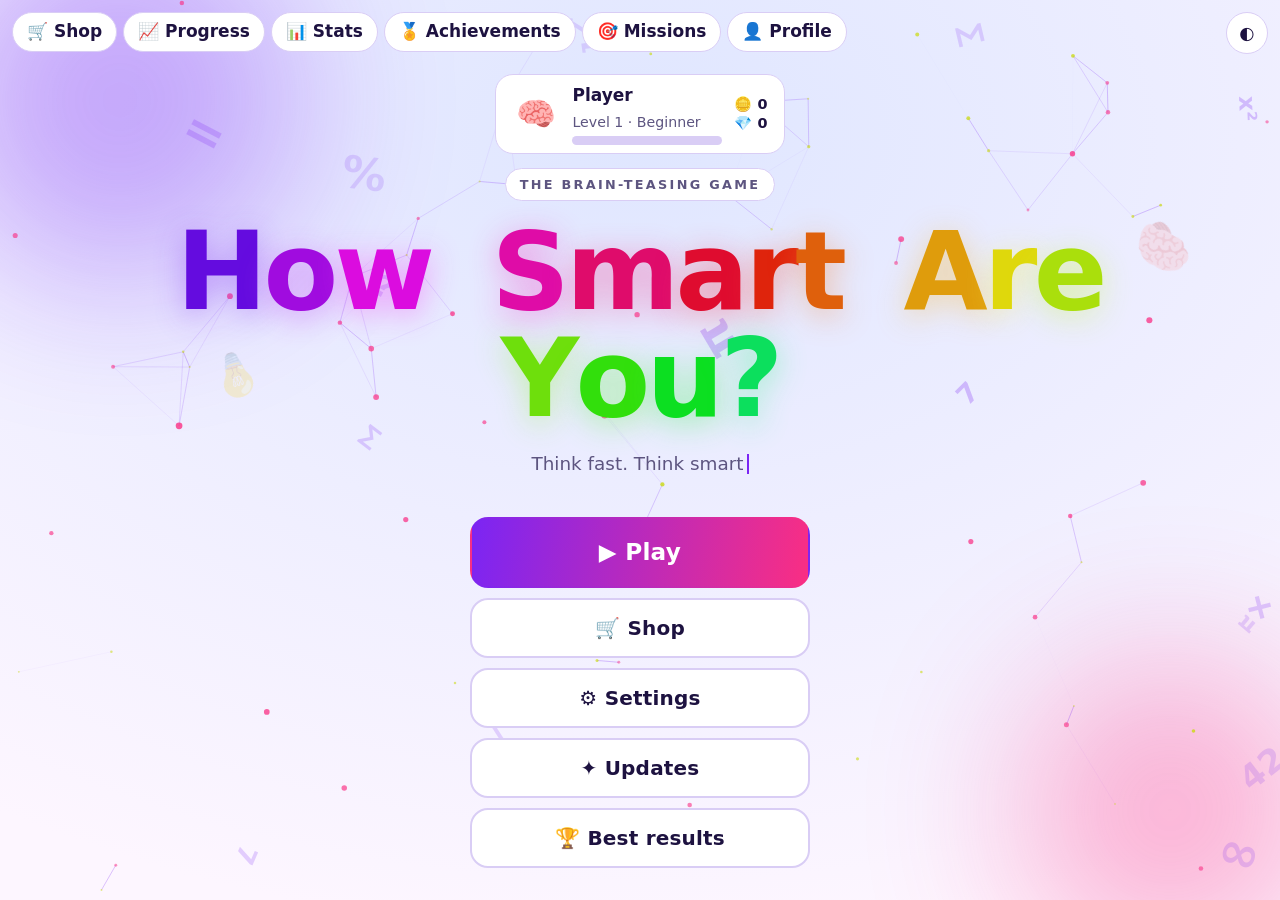
==== How Smart Are You_ (1).html @ 957322e2 "Add files via upload" ====
<!doctype html><html><head><meta charset=utf8><meta name=viewport content="width=device-width,initial-scale=1,viewport-fit=cover"><style>:root{color-scheme:light;box-sizing:border-box;padding-top:env(safe-area-inset-top,0px);padding-bottom:env(safe-area-inset-bottom,0px)}html{scroll-padding-top:env(safe-area-inset-top,0px)}body{margin:0;padding:0;font:14px -apple-system,BlinkMacSystemFont,sans-serif;background:#fff;color:#000}img{max-width:100%}[hidden]:not([hidden=until-found i]){display:none!important}</style></head><body>
<!DOCTYPE html>
<html lang="en">
<head>
<meta charset="utf-8">
<meta name="viewport" content="width=device-width, initial-scale=1, viewport-fit=cover">
<title>How Smart Are You?</title>
<style>
:root{--h:265;--L:46%;--bg1:#fdf6ff;--bg2:#dfe6ff;--fg:#1d1240;--mut:#5d5580;--card:#fff;--bd:#d9cdf5;--mx:0;--my:0;
--a:hsl(var(--h) 90% 55%);--b:hsl(calc(var(--h) + 70) 95% 58%);--c:hsl(calc(var(--h) + 160) 90% 45%);
box-sizing:border-box;padding-top:env(safe-area-inset-top,0px);padding-bottom:env(safe-area-inset-bottom,0px)}
@media(prefers-color-scheme:dark){:root:not([data-theme="light"]){--L:66%;--bg1:#0a0620;--bg2:#1c1158;--fg:#f6f1ff;--mut:#b9aedf;--card:#170f38;--bd:#33256b;--a:hsl(var(--h) 95% 68%);--b:hsl(calc(var(--h) + 70) 95% 66%);--c:hsl(calc(var(--h) + 160) 90% 60%);color-scheme:dark}}
:root[data-theme="dark"]{--L:66%;--bg1:#0a0620;--bg2:#1c1158;--fg:#f6f1ff;--mut:#b9aedf;--card:#170f38;--bd:#33256b;--a:hsl(var(--h) 95% 68%);--b:hsl(calc(var(--h) + 70) 95% 66%);--c:hsl(calc(var(--h) + 160) 90% 60%);color-scheme:dark}
*{box-sizing:border-box}
html,body{height:100%;margin:0}
body{background:radial-gradient(1200px 800px at 50% 15%,var(--bg2),var(--bg1));color:var(--fg);font:17px/1.5 system-ui,-apple-system,"Segoe UI",Roboto,sans-serif;overflow:hidden}
button{font:inherit;color:inherit;cursor:pointer}
:focus-visible{outline:3px solid var(--c);outline-offset:3px}
#bg{position:fixed;inset:0;width:100%;height:100%;z-index:0}
.orb{position:fixed;border-radius:50%;filter:blur(80px);opacity:.35;z-index:0;transform:translate(calc(var(--mx)*-45px),calc(var(--my)*-35px))}
.o1{width:360px;height:360px;background:var(--a);top:-80px;left:-60px}
.o2{width:300px;height:300px;background:var(--b);bottom:-60px;right:-40px}
.stage{position:relative;z-index:1;min-height:100dvh;display:flex;flex-direction:column;align-items:center;justify-content:center;text-align:center;padding:24px 18px;perspective:900px}
.badge{font-weight:700;font-size:.8rem;letter-spacing:.18em;text-transform:uppercase;color:var(--mut);border:1px solid var(--bd);background:var(--card);padding:6px 14px;border-radius:999px;margin-bottom:18px;animation:fade .8s .1s backwards}
h1{margin:0;font-size:clamp(2.7rem,9.5vw,6.8rem);line-height:.98;letter-spacing:-.035em;font-weight:900;transform-style:preserve-3d;transform:rotateY(calc(var(--mx)*9deg)) rotateX(calc(var(--my)*-7deg));animation:bob 5s ease-in-out infinite}
.w{display:inline-block;margin:0 .12em;transform:translate3d(calc(var(--mx)*var(--d)*1px),calc(var(--my)*var(--d)*1px),0)}
.ch{display:inline-block;color:hsl(calc(var(--h) + var(--i)*17) 90% var(--L));text-shadow:0 6px 30px hsl(calc(var(--h) + var(--i)*17) 90% 60%/.45);transition:transform .25s cubic-bezier(.3,1.8,.5,1);animation:pop .9s cubic-bezier(.2,1.7,.4,1) backwards;animation-delay:calc(var(--i)*65ms + 250ms)}
.ch:hover{transform:translateY(-14px) rotate(-8deg) scale(1.15)}
@keyframes pop{0%{transform:translateY(70px) scale(.2) rotate(-18deg);opacity:0}100%{opacity:1}}
@keyframes bob{50%{translate:0 -8px}}
@keyframes fade{from{opacity:0;transform:translateY(10px)}}
.tag{min-height:2em;margin:18px 0 30px;font-size:1.15rem;color:var(--mut)}
.tag::after{content:"";display:inline-block;width:2px;height:1.1em;background:var(--a);margin-left:3px;vertical-align:-.2em;animation:blink 1s steps(1) infinite}
@keyframes blink{50%{opacity:0}}
.menu{display:grid;gap:14px;width:min(340px,86vw)}
.btn{--s:1;position:relative;overflow:hidden;padding:16px 26px;border-radius:18px;border:2px solid var(--bd);background:var(--card);font-weight:800;font-size:1.25rem;letter-spacing:.01em;transform:translate(var(--tx,0px),var(--ty,0px)) scale(var(--s));transition:transform .18s,box-shadow .2s,border-color .2s;animation:fade .7s backwards}
.btn:nth-child(1){animation-delay:1.2s}.btn:nth-child(2){animation-delay:1.35s}.btn:nth-child(3){animation-delay:1.5s}
.btn:hover{--s:1.05;border-color:var(--a);box-shadow:0 14px 34px -14px var(--a)}
.btn:active{--s:.97}
.btn::before{content:"";position:absolute;inset:0;background:linear-gradient(110deg,transparent 30%,hsl(0 0% 100%/.45) 50%,transparent 70%);transform:translateX(-120%);transition:transform .6s}
.btn:hover::before{transform:translateX(120%)}
.btn.main{color:#fff;border-color:transparent;background:linear-gradient(100deg,var(--a),var(--b));font-size:1.45rem;padding:19px 26px;animation:fade .7s 1.2s backwards,pulse 2.6s 2.2s infinite}
@keyframes pulse{50%{box-shadow:0 0 0 12px hsl(var(--h) 90% 60%/0)}0%{box-shadow:0 0 0 0 hsl(var(--h) 90% 60%/.5)}}
.tg{position:fixed;top:max(12px,env(safe-area-inset-top,0px));right:12px;z-index:5;border:1px solid var(--bd);background:var(--card);border-radius:999px;width:42px;height:42px;font-size:1.1rem}
.scrim{position:fixed;inset:0;z-index:10;display:grid;place-items:center;padding:18px;background:hsl(255 60% 8%/.6);backdrop-filter:blur(6px);visibility:hidden;opacity:0;transition:opacity .25s,visibility 0s .25s}
.scrim.open{visibility:visible;opacity:1;transition-delay:0s}
.panel{width:min(480px,100%);max-height:88dvh;overflow:auto;background:var(--card);border:1px solid var(--bd);border-radius:26px;padding:26px;text-align:left;transform:translateY(24px) scale(.95);transition:transform .35s cubic-bezier(.2,1.5,.4,1)}
.scrim.open .panel{transform:none}
.panel h2{margin:0 0 14px;font-size:1.7rem;letter-spacing:-.02em}
.row{display:flex;justify-content:space-between;align-items:center;gap:12px;padding:12px 0;border-top:1px solid var(--bd)}
.chips{display:flex;gap:6px;flex-wrap:wrap}
.chip{border:1px solid var(--bd);background:transparent;border-radius:999px;padding:6px 14px;font-weight:700;transition:.15s}
.chip[aria-pressed="true"]{background:linear-gradient(100deg,var(--a),var(--b));color:#fff;border-color:transparent}
input[type=range]{accent-color:var(--a);width:150px}
.x{margin-top:16px;width:100%;padding:12px;border-radius:14px;border:0;font-weight:800;color:#fff;background:linear-gradient(100deg,var(--a),var(--b))}
.log{margin:0;padding:0;list-style:none}.log li{padding:10px 0;border-top:1px solid var(--bd)}.log b{color:var(--a)}
.mut{color:var(--mut);margin:0 0 8px;font-size:.9rem}
.cd{font-size:7rem;font-weight:900;text-align:center;line-height:1;color:var(--a);animation:pop .6s cubic-bezier(.2,1.7,.4,1)}
#gb h3{font-size:1.4rem;margin:4px 0 16px;line-height:1.25}
.opts{display:grid;grid-template-columns:1fr 1fr;gap:10px}
.opt{padding:14px;border-radius:14px;border:2px solid var(--bd);background:transparent;font-weight:700;font-size:1.05rem;transition:.15s}
.opt:hover:not(:disabled){border-color:var(--a);transform:translateY(-2px)}
.opt.ok{background:hsl(145 70% 45%);border-color:transparent;color:#fff;animation:jump .4s}
.opt.bad{background:hsl(0 75% 55%);border-color:transparent;color:#fff;animation:shake .4s}
@keyframes jump{50%{transform:scale(1.08)}}@keyframes shake{25%{transform:translateX(-7px)}75%{transform:translateX(7px)}}
.spark{position:fixed;width:10px;height:10px;border-radius:3px;pointer-events:none;z-index:50;animation:out .8s ease-out forwards}
@keyframes out{to{transform:translate(var(--dx),var(--dy)) rotate(260deg) scale(0);opacity:0}}
.menu{gap:10px}.btn{padding:13px 24px}.btn.main{padding:16px 24px}.btn:nth-child(4){animation-delay:1.65s}
.cats{display:grid;grid-template-columns:repeat(auto-fill,minmax(112px,1fr));gap:10px;margin:14px 0}
.cat{padding:12px 6px;border-radius:16px;border:2px solid var(--bd);background:transparent;font-weight:800;font-size:1rem;display:flex;flex-direction:column;align-items:center;gap:6px;transition:.18s}
.cat span{font-size:1.7rem;transition:transform .25s}.cat:hover{border-color:var(--a);transform:translateY(-3px) rotate(-1deg)}.cat:hover span{transform:scale(1.25) rotate(8deg)}
.hud{display:flex;justify-content:space-between;font-weight:800;margin-bottom:10px}#lv{color:hsl(0 80% 60%);letter-spacing:.1em}
.tbar{height:12px;border-radius:99px;background:var(--bd);overflow:hidden;margin-bottom:12px}.tbar i{display:block;height:100%;width:100%;transform-origin:left;background:hsl(120 80% 50%)}
.ans{width:100%;padding:14px 16px;border-radius:14px;border:2px solid var(--bd);background:var(--bg1);color:var(--fg);font:700 1.3rem system-ui,sans-serif}
.ans:focus{border-color:var(--a);outline:none}.ans.bad{animation:shake .4s;border-color:hsl(0 75% 55%)}.ans.ok{border-color:hsl(145 70% 45%)}
.fb{min-height:1.6em;margin:10px 0 8px;font-weight:700}.big{font-size:3rem;font-weight:900;margin:0;color:var(--a)}
.lb{list-style:none;margin:0;padding:0}.lb li{display:grid;grid-template-columns:2rem 1fr auto auto;gap:8px;padding:9px 6px;border-top:1px solid var(--bd);align-items:center}.lb li.me{background:hsl(var(--h) 90% 60%/.18);border-radius:10px}.lb em{font-style:normal;color:var(--mut);font-size:.85rem}.lb small{display:block;color:var(--mut)}
.nm{width:100%;padding:12px 14px;border-radius:12px;border:2px solid var(--bd);background:var(--bg1);color:var(--fg);font:700 1.1rem system-ui,sans-serif;margin-top:10px}
.pcard{display:flex;align-items:center;gap:12px;padding:8px 16px;margin-bottom:14px;border-radius:18px;border:1px solid var(--bd);background:var(--card);text-align:left;animation:fade .8s backwards}
.pcard:hover{border-color:var(--a)}.pcard .av{font-size:2rem}.pcard .pi{display:grid;gap:3px;min-width:150px}.pcard small{color:var(--mut)}.pcard .cur{font-weight:800;font-size:.9rem;line-height:1.3}
.bar{display:block;height:9px;background:var(--bd);border-radius:9px;overflow:hidden}.bar i{display:block;height:100%;background:linear-gradient(90deg,var(--a),var(--b));border-radius:9px;transition:width .9s cubic-bezier(.2,.8,.2,1)}
.bar.thick{height:16px}
.topnav{position:fixed;top:max(12px,env(safe-area-inset-top,0px));left:12px;z-index:5;display:flex;gap:6px;flex-wrap:wrap;max-width:calc(100vw - 72px)}.topnav .chip{background:var(--card)}
.panel.wide{width:min(800px,100%)}.ptabs{display:flex;gap:6px;flex-wrap:wrap;margin-bottom:12px}
.mgrid{display:grid;grid-template-columns:repeat(auto-fill,minmax(125px,1fr));gap:10px;margin:12px 0}.m{border:1px solid var(--bd);border-radius:14px;padding:10px;text-align:center}.m b{display:block;font-size:1.35rem}.m small{color:var(--mut)}
table.t{width:100%;border-collapse:collapse;margin-bottom:8px}.t th,.t td{padding:6px;border-top:1px solid var(--bd);text-align:left}
.toast{position:fixed;left:50%;bottom:max(18px,env(safe-area-inset-bottom,0px));transform:translate(-50%,30px);background:var(--card);border:1px solid var(--bd);padding:10px 18px;border-radius:14px;opacity:0;pointer-events:none;z-index:60;transition:.3s}.toast.show{opacity:1;transform:translate(-50%,0)}
.lvl{position:fixed;inset:0;z-index:70;display:grid;place-items:center;pointer-events:none;background:hsl(255 60% 8%/.6);animation:fade .4s}.lvl div{font-size:clamp(2.6rem,12vw,7rem);font-weight:900;color:#fff;text-align:center;line-height:1.05;animation:pop .8s cubic-bezier(.2,1.7,.4,1)}
.av-grid{display:flex;flex-wrap:wrap;gap:8px;margin-bottom:8px}.avb{font-size:1.6rem;border:2px solid var(--bd);border-radius:14px;background:transparent;width:52px;height:52px}.avb[aria-pressed="true"]{border-color:var(--a);background:hsl(var(--h) 90% 60%/.2)}
.spark2{width:100%;height:70px}summary{cursor:pointer;padding:6px 0}.qbtns{display:flex;gap:8px}.how{margin:6px 0 10px;color:var(--mut)}
.agrid{display:grid;grid-template-columns:repeat(auto-fill,minmax(210px,1fr));gap:10px}.ac{border:1px solid var(--bd);border-radius:14px;padding:12px;display:grid;gap:5px;align-content:start}.ac.got{border-color:var(--a)}.ai{font-size:1.6rem}.ac small{color:var(--mut)}
.ms{display:flex;gap:12px;align-items:center;justify-content:space-between;padding:10px 0;border-top:1px solid var(--bd)}.ms>div{flex:1;display:grid;gap:5px}.chip:disabled{opacity:.5;cursor:not-allowed}#gb h4{margin:14px 0 6px;color:var(--mut);font-size:.8rem;letter-spacing:.12em;text-transform:uppercase}
.chip:disabled{opacity:.42;cursor:not-allowed;transform:none}
.chip.ready{background:linear-gradient(100deg,var(--a),var(--b));color:#fff;border-color:transparent;animation:pulse 2.4s infinite}
.ms.done b::before{content:"✅ "}
.btn:nth-child(5){animation-delay:1.8s}
/* ===== Themes (data-skin). Each sets the full palette: page, panels, borders, text,
   accents, text-on-accent, overlays, orbs and title letters. Classic keeps the
   original light/dark rules above. ===== */
:root{--onA:#fff;--scrim:hsl(255 60% 8%/.6);--orbA:var(--a);--orbB:var(--b);--orbOp:.35;--ts:90%;--hs:17;--glow:0 14px 34px -14px var(--a)}
:root[data-skin="midnight"]{--hs:6;--h:225;--L:72%;--ts:70%;--bg1:#070b18;--bg2:#16224a;--fg:#eef2ff;--mut:#aab5d8;--card:#0f1730;--bd:#2a3a66;--a:#7aa2ff;--b:#b48cff;--c:#5eead4;--onA:#0a0f24;--scrim:hsl(225 60% 4%/.72);--orbA:#3b5bdb;--orbB:#7c3aed;--orbOp:.3;color-scheme:dark}
:root[data-skin="neon"]{--h:310;--L:66%;--ts:100%;--hs:25;--bg1:#05010a;--bg2:#1c0329;--fg:#fdf4ff;--mut:#d3bde3;--card:#12041c;--bd:#4a1a63;--a:#ff2bd6;--b:#39ff88;--c:#00e5ff;--onA:#140018;--scrim:hsl(300 80% 3%/.75);--orbOp:.5;--glow:0 0 22px 2px var(--a);color-scheme:dark}
:root[data-skin="cyber"]{--h:55;--L:62%;--ts:95%;--hs:30;--bg1:#0d0221;--bg2:#2e0b45;--fg:#f6f1ff;--mut:#c2b3e3;--card:#170634;--bd:#4a2575;--a:#fcee0a;--b:#00e0ff;--c:#ff2a6d;--onA:#120a00;--scrim:hsl(270 70% 4%/.75);--orbA:#ff2a6d;--orbB:#00e0ff;--orbOp:.4;--glow:0 0 20px 0 var(--b);color-scheme:dark}
:root[data-skin="arctic"]{--hs:4;--h:205;--L:42%;--ts:70%;--bg1:#f4fbff;--bg2:#d4ebfa;--fg:#0b2a3f;--mut:#365a72;--card:#fff;--bd:#bcd9ec;--a:#0b6fb4;--b:#0f7f8f;--c:#4f46e5;--onA:#fff;--scrim:hsl(205 50% 15%/.45);--orbA:#7dd3fc;--orbB:#e0f2fe;--orbOp:.6;color-scheme:light}
:root[data-skin="sunset"]{--h:20;--L:68%;--ts:95%;--hs:-14;--bg1:#1f0c1f;--bg2:#5c2443;--fg:#fff4ec;--mut:#f3c9b8;--card:#2a1128;--bd:#5e2a4a;--a:#ff8a3d;--b:#ff4f8b;--c:#ffd166;--onA:#2a0b10;--scrim:hsl(320 50% 6%/.7);--orbA:#ff8a3d;--orbB:#c026d3;--orbOp:.4;color-scheme:dark}
:root[data-skin="forest"]{--hs:8;--h:110;--L:62%;--ts:45%;--bg1:#0b1a12;--bg2:#1f3d2a;--fg:#eef7ea;--mut:#b1cdae;--card:#11261a;--bd:#2d4f38;--a:#7ccf6b;--b:#d4b36a;--c:#4fb3a1;--onA:#0b1a10;--scrim:hsl(140 40% 4%/.72);--orbA:#3f7d4a;--orbB:#8a6a2f;--orbOp:.35;color-scheme:dark}
:root[data-skin="ocean"]{--hs:9;--h:185;--L:62%;--ts:75%;--bg1:#021a26;--bg2:#063a50;--fg:#e8fbff;--mut:#a3cfdb;--card:#052633;--bd:#145066;--a:#2dd4bf;--b:#38bdf8;--c:#a78bfa;--onA:#02161e;--scrim:hsl(200 70% 4%/.72);--orbA:#0891b2;--orbB:#2dd4bf;--orbOp:.35;color-scheme:dark}
:root[data-skin="crimson"]{--hs:6;--h:355;--L:64%;--ts:85%;--bg1:#120406;--bg2:#3d0b14;--fg:#fff1f2;--mut:#e9b3ba;--card:#1c070b;--bd:#521824;--a:#ef4444;--b:#f97316;--c:#fb7185;--onA:#1a0306;--scrim:hsl(350 70% 4%/.74);--orbA:#b91c1c;--orbB:#f97316;--orbOp:.35;color-scheme:dark}
:root[data-skin="minimal"]{--h:0;--L:22%;--ts:0%;--bg1:#f6f6f3;--bg2:#ecece6;--fg:#1b1b1b;--mut:#525252;--card:#fff;--bd:#d6d6cf;--a:#1f1f1f;--b:#3f3f46;--c:#2563eb;--onA:#fff;--scrim:hsl(0 0% 10%/.45);--orbOp:0;--glow:0 10px 24px -14px #0006;color-scheme:light}
:root[data-skin="golden"]{--hs:1;--h:45;--L:66%;--ts:85%;--bg1:#0c0a05;--bg2:#2b2209;--fg:#fff8e1;--mut:#dcc994;--card:#17120a;--bd:#56441a;--a:#e9b949;--b:#fde68a;--c:#f59e0b;--onA:#1a1203;--scrim:hsl(45 50% 3%/.76);--orbA:#b8860b;--orbB:#fde68a;--orbOp:.3;--glow:0 0 24px -2px #e9b94999;color-scheme:dark}
.btn.main,.x,.chip[aria-pressed="true"],.chip.ready{color:var(--onA)}
.scrim,.lvl{background:var(--scrim)}
.o1{background:var(--orbA)}.o2{background:var(--orbB)}.orb{opacity:var(--orbOp)}
.ch{color:hsl(calc(var(--h) + var(--i)*var(--hs)) var(--ts) var(--L));text-shadow:0 6px 30px hsl(calc(var(--h) + var(--i)*var(--hs)) var(--ts) 60%/.45)}
.btn:hover{box-shadow:var(--glow)}
:root[data-skin="neon"] .panel,:root[data-skin="cyber"] .panel{box-shadow:0 0 0 1px var(--bd),0 0 40px -12px var(--a)}
:root[data-skin="arctic"] .panel{box-shadow:0 20px 50px -30px #0b6fb488;border-color:#cfe6f5}
:root[data-skin="golden"] .panel{border-color:#7a5f1e;box-shadow:0 0 0 1px #00000080,0 24px 60px -30px #e9b94966}
:root[data-skin="minimal"] .btn::before{display:none}
/* ===== Button hover cosmetics (added on top of the original magnetic hover and shine) ===== */
:root[data-hover="glow"] .btn:hover{box-shadow:0 0 0 3px color-mix(in srgb,var(--a) 45%,transparent),0 0 28px 2px color-mix(in srgb,var(--a) 55%,transparent)}
:root[data-hover="lift"] .btn:hover{--s:1.07;box-shadow:0 22px 34px -16px #000a;translate:0 -4px}
:root[data-hover="rainbow"] .btn:hover{border-color:transparent;background:linear-gradient(var(--card),var(--card)) padding-box,linear-gradient(90deg,#f43f5e,#f59e0b,#22c55e,#06b6d4,#8b5cf6,#f43f5e) border-box;background-size:100% 100%,200% 100%;animation:rbw 1.4s linear infinite}
:root[data-hover="rainbow"] .btn.main:hover{background:linear-gradient(100deg,var(--a),var(--b)) padding-box,linear-gradient(90deg,#f43f5e,#f59e0b,#22c55e,#06b6d4,#8b5cf6,#f43f5e) border-box;background-size:100% 100%,200% 100%}
@keyframes rbw{to{background-position:0 0,200% 0}}
/* ===== Avatars and frames ===== */
.ava{display:inline-grid;place-items:center;width:1.5em;height:1.5em;border-radius:50%;position:relative;line-height:1;flex:none}
.ava svg{width:100%;height:100%;display:block}
.ava.fr-ring{box-shadow:0 0 0 .09em var(--card),0 0 0 .16em var(--a)}
.ava.fr-frost{box-shadow:0 0 0 .07em #e0f2fe,0 0 0 .12em #7dd3fc,0 0 0 .17em #e0f2fe}
.ava.fr-neon{box-shadow:0 0 0 .08em #39ff88,0 0 .3em .05em #39ff88;animation:npulse 1.8s ease-in-out infinite}
.ava.fr-gold{box-shadow:0 0 0 .08em #7a5a0c,0 0 0 .15em #f5c542,0 0 .25em .05em #f5c54288}
.ava.fr-rainbow::before{content:"";position:absolute;inset:-.14em;border-radius:50%;background:conic-gradient(#f43f5e,#f59e0b,#22c55e,#06b6d4,#8b5cf6,#f43f5e);z-index:-1;animation:spin 4s linear infinite;-webkit-mask:radial-gradient(circle,transparent 62%,#000 64%);mask:radial-gradient(circle,transparent 62%,#000 64%)}
@keyframes npulse{50%{box-shadow:0 0 0 .08em #39ff88,0 0 .6em .12em #39ff88}}@keyframes spin{to{transform:rotate(1turn)}}
.pcard .av{font-size:2rem;display:inline-flex}
/* ===== Effects ===== */
.fxp{position:fixed;pointer-events:none;z-index:55;left:0;top:0}
.cf{width:8px;height:12px;border-radius:2px;animation:cf 1.1s cubic-bezier(.2,.6,.4,1) forwards}
@keyframes cf{0%{transform:translate(var(--x0),var(--y0)) rotate(0)}100%{transform:translate(var(--x1),var(--y1)) rotate(var(--rot));opacity:0}}
.rg{width:20px;height:20px;margin:-10px 0 0 -10px;border-radius:50%;border:3px solid var(--a);animation:rg .8s ease-out forwards}
@keyframes rg{to{transform:translate(var(--x0),var(--y0)) scale(var(--sc));opacity:0}}
.fl{font-size:22px;animation:fl 1.2s ease-out forwards}
@keyframes fl{0%{transform:translate(var(--x0),var(--y0)) scale(.6)}20%{transform:translate(var(--x0),calc(var(--y0) - 14px)) scale(1)}100%{transform:translate(var(--x1),var(--y1)) scale(.9);opacity:0}}
.str{width:3px;height:16px;border-radius:3px;background:linear-gradient(var(--c),transparent);animation:str .7s ease-out forwards}
@keyframes str{0%{transform:translate(var(--x0),var(--y0)) rotate(var(--rot)) translateY(0)}100%{transform:translate(var(--x0),var(--y0)) rotate(var(--rot)) translateY(-90px);opacity:0}}
.ptsf{position:absolute;right:0;top:-6px;font-weight:900;color:var(--a);animation:ptsf 1s ease-out forwards;pointer-events:none;white-space:nowrap}
@keyframes ptsf{to{transform:translateY(-34px);opacity:0}}
#scw{position:relative}
.stw.fx-flame.hot b{color:#ff8a1f;text-shadow:0 0 6px #ff5a00,0 -2px 10px #ffb800;animation:flick .25s infinite alternate}
@keyframes flick{to{text-shadow:0 0 9px #ff5a00,0 -4px 14px #ffd000}}
.stw.fx-electric.hot b{color:#7dd3fc;text-shadow:0 0 calc(4px + var(--n)*1px) #38bdf8,0 0 calc(8px + var(--n)*2px) #0ea5e9}
.stw.fx-rainbow.hot b{background:linear-gradient(90deg,#f43f5e,#f59e0b,#22c55e,#06b6d4,#8b5cf6);-webkit-background-clip:text;background-clip:text;color:transparent;background-size:200%;animation:rbw2 1s linear infinite}
@keyframes rbw2{to{background-position:200% 0}}
.tierb{position:fixed;left:50%;top:18%;transform:translateX(-50%);z-index:58;pointer-events:none;padding:10px 22px;border-radius:999px;font-weight:900;font-size:1.2rem;background:linear-gradient(100deg,var(--a),var(--b));color:var(--onA);box-shadow:0 10px 30px -10px #000a;animation:tierb 1.6s ease forwards}
@keyframes tierb{0%{opacity:0;transform:translate(-50%,-14px) scale(.8)}15%{opacity:1;transform:translate(-50%,0) scale(1)}80%{opacity:1}100%{opacity:0;transform:translate(-50%,-8px)}}
.shock{position:fixed;inset:0;z-index:57;pointer-events:none;box-shadow:inset 0 0 0 0 var(--a);animation:shock .9s ease-out forwards}
@keyframes shock{30%{box-shadow:inset 0 0 70px 12px var(--a)}100%{box-shadow:inset 0 0 0 0 transparent}}
.lvl.galaxy{background:radial-gradient(circle,color-mix(in srgb,var(--a) 50%,transparent),var(--scrim) 60%)}
.lvl.gold div{color:#fde68a;text-shadow:0 4px 30px #b8860b}
.gift{position:fixed;z-index:59;pointer-events:none;font-size:64px;left:50%;top:45%;transform:translate(-50%,-50%);animation:gift 1.3s ease forwards}
@keyframes gift{0%{transform:translate(-50%,-50%) scale(.3) rotate(-10deg)}25%{transform:translate(-50%,-50%) scale(1.15) rotate(6deg)}45%{transform:translate(-50%,-50%) scale(1) rotate(-4deg)}60%{transform:translate(-50%,-50%) scale(1.25);opacity:1}100%{transform:translate(-50%,-50%) scale(1.6);opacity:0}}
.ripk{width:16px;height:16px;margin:-8px 0 0 -8px;border-radius:50%;border:2px solid var(--a);animation:rg .7s ease-out forwards}
/* ===== Shop ===== */
.panel.shop{width:min(980px,100%);padding:0;display:flex;flex-direction:column;max-height:92dvh;overflow:hidden}
.shophd{padding:20px 22px 10px;border-bottom:1px solid var(--bd);display:grid;gap:10px;background:var(--card);position:relative;z-index:1}
.shophd .top{display:flex;align-items:center;gap:12px;flex-wrap:wrap}.shophd h2{margin:0;flex:1}
.bal{display:flex;gap:8px}.bal span{padding:7px 14px;border-radius:999px;border:1px solid var(--bd);font-weight:900;font-variant-numeric:tabular-nums;transition:transform .2s}
.bal span.bump{transform:scale(1.18)}.bal span.down{color:var(--c)}
.stabs{display:flex;gap:6px;overflow-x:auto;padding-bottom:4px;scrollbar-width:thin}.stabs .chip{white-space:nowrap}
.sfilt[hidden]{display:none}.sfilt{display:flex;gap:8px;flex-wrap:wrap;align-items:center}.sfilt input{flex:1;min-width:160px;margin:0;padding:9px 12px;font-size:1rem}
.sfilt select{padding:9px 10px;border-radius:12px;border:2px solid var(--bd);background:var(--bg1);color:var(--fg);font:700 .95rem system-ui,sans-serif}
.shopbody{overflow:auto;padding:16px 22px 22px;flex:1}
.sgrid{display:grid;grid-template-columns:repeat(auto-fill,minmax(200px,1fr));gap:12px;animation:sgin .3s ease}
@keyframes sgin{from{opacity:0;transform:translateY(8px)}}
.item{position:relative;border:1px solid var(--bd);border-radius:18px;padding:0;overflow:hidden;display:flex;flex-direction:column;background:var(--card);transition:transform .18s,border-color .18s,box-shadow .18s}
.item:hover{transform:translateY(-3px);border-color:var(--a);box-shadow:0 14px 30px -18px var(--a)}
.item.r-e{box-shadow:0 0 0 1px #a855f744}.item.r-l{box-shadow:0 0 0 1px #f59e0b66,0 0 26px -12px #f59e0b}
.item.eq{border-color:var(--a);box-shadow:0 0 0 2px var(--a)}
.item.just{animation:justb .7s ease}@keyframes justb{30%{transform:scale(1.05)}}
.prev{height:104px;display:grid;place-items:center;position:relative;font-size:2.6rem;border-bottom:1px solid var(--bd);overflow:hidden}
.prev .ava{font-size:2.6rem}.prev .ttl{font-size:1rem;font-weight:900;padding:6px 14px;border-radius:999px;background:linear-gradient(100deg,var(--a),var(--b));color:var(--onA);max-width:90%;text-align:center}
.prev canvas{position:absolute;inset:0;width:100%;height:100%}
.mock{position:absolute;inset:10px;border-radius:12px;padding:10px;display:grid;gap:6px;align-content:center;justify-items:center}
.mock i{display:block;border-radius:6px}.mock .m1{width:70%;height:12px}.mock .m2{width:50%;height:16px;border-radius:999px}.mock .m3{width:60%;height:6px;opacity:.7}
.rar{position:absolute;top:8px;left:8px;font-size:.68rem;font-weight:900;letter-spacing:.06em;text-transform:uppercase;padding:3px 8px;border-radius:999px;background:#000a;color:#fff}
.rar::before{content:"●";margin-right:4px;color:var(--rc)}
.flag{position:absolute;top:8px;right:8px;font-size:.72rem;font-weight:900;padding:3px 8px;border-radius:999px;background:var(--a);color:var(--onA)}
.ib{padding:12px 14px 14px;display:grid;gap:6px;flex:1;align-content:start}
.ib b{font-size:1.02rem}.ib small{color:var(--mut);font-size:.84rem;line-height:1.35}.ib .slot{font-size:.72rem;font-weight:800;letter-spacing:.08em;text-transform:uppercase;color:var(--mut)}
.ia{display:flex;gap:6px;flex-wrap:wrap;margin-top:auto;padding-top:6px}
.ia button{flex:1;min-height:40px;padding:8px 10px;border-radius:12px;font-weight:800;border:2px solid var(--bd);background:transparent;transition:transform .12s,background .15s}
.ia button:hover:not(:disabled){border-color:var(--a)}.ia button:active:not(:disabled){transform:scale(.96)}
.ia .buy{background:linear-gradient(100deg,var(--a),var(--b));color:var(--onA);border-color:transparent}
.ia .buy.arm{background:var(--c);color:#111;animation:jump .4s}
.ia button:disabled{opacity:.55;cursor:not-allowed}
.need{font-size:.82rem;font-weight:700;color:var(--mut)}.lockt{font-size:.82rem;font-weight:800;color:var(--mut)}
.ownt{font-weight:900;color:var(--a)}
.feat{display:grid;grid-template-columns:1.3fr 1fr;gap:14px;margin-bottom:14px}
.spot{border-radius:20px;padding:18px;display:grid;gap:8px;background:linear-gradient(135deg,color-mix(in srgb,var(--a) 22%,var(--card)),var(--card));border:1px solid var(--bd)}
.spot h3{margin:0}.spot .pv{font-size:3rem}
.empty{padding:30px;text-align:center;color:var(--mut)}
.pvbar{position:fixed;left:50%;bottom:max(16px,env(safe-area-inset-bottom,0px));transform:translateX(-50%);z-index:80;display:flex;gap:8px;align-items:center;flex-wrap:wrap;justify-content:center;padding:10px 12px 10px 18px;border-radius:999px;background:var(--card);border:1px solid var(--a);box-shadow:0 18px 40px -16px #000c;max-width:calc(100vw - 24px)}
.pvbar[hidden]{display:none}.pvbar b{margin-right:4px}.pvbar button{min-height:40px}
.invrow{display:flex;gap:10px;align-items:center;padding:10px 0;border-top:1px solid var(--bd);flex-wrap:wrap}
.invrow>span{min-width:140px;font-weight:800}.invopts{display:flex;gap:6px;flex-wrap:wrap;flex:1}
.invopts .chip{display:inline-flex;gap:6px;align-items:center;min-height:38px}
.cust{display:grid;gap:12px}.avp{display:flex;gap:16px;align-items:center;padding:14px;border-radius:18px;border:1px solid var(--bd)}
.avp .ava{font-size:3.4rem}.avp small{display:block;color:var(--mut)}
.avgrid{display:grid;grid-template-columns:repeat(auto-fill,minmax(56px,1fr));gap:8px}
.avgrid button{height:56px;border-radius:14px;border:2px solid var(--bd);background:transparent;font-size:1.7rem;display:grid;place-items:center;position:relative}
.avgrid button .ava{font-size:1.7rem}.avgrid button[aria-pressed="true"]{border-color:var(--a);background:hsl(var(--h) 80% 60%/.18)}
.avgrid button.lk{opacity:.4}.avgrid button.lk::after{content:"🔒";position:absolute;right:2px;bottom:0;font-size:.8rem}
.pct{font-size:.75rem}
@media(max-width:640px){.panel.shop{max-height:100dvh;height:100dvh;border-radius:0}#shop{padding:0}.sgrid{grid-template-columns:repeat(auto-fill,minmax(150px,1fr));gap:10px}.prev{height:86px}.feat{grid-template-columns:1fr}.shophd{padding:14px 14px 8px}.shopbody{padding:12px 14px 90px}.ia button{min-height:44px}}
@media(max-width:700px){.topnav .chip{padding:6px 10px}.topnav .chip .tx{display:none}}
:root.rm *,:root.rm *::before,:root.rm *::after{animation-duration:.001s!important;animation-iteration-count:1!important;transition-duration:.001s!important}
.stage{height:100dvh;min-height:0;overflow-y:auto;justify-content:flex-start;padding:max(70px,calc(env(safe-area-inset-top,0px) + 62px)) 18px 28px;scrollbar-width:none}
.stage::-webkit-scrollbar{display:none}.stage>:first-child{margin-top:auto}.stage>:last-child{margin-bottom:auto}
@media(max-height:800px){h1{font-size:clamp(2.4rem,8.2vw,5.4rem)}.tag{margin:12px 0 18px}.menu .btn{padding:11px 22px}.menu .btn.main{padding:14px 22px}.badge{margin-bottom:12px}.pcard{margin-bottom:10px}}
@media(max-height:560px){h1{font-size:2.3rem}.badge{display:none}.tag{margin:6px 0 12px;min-height:1.4em}}
@media(prefers-reduced-motion:reduce){*{animation:none!important;transition:none!important}}
/* ===== v0.9 themes. Same palette variables as the original themes. Mythic and Insane
   themes add animated details; Calm mode (and the system "reduce motion" setting) stops them. ===== */
:root[data-skin="bloodmoon"]{--hs:3;--h:0;--L:62%;--ts:80%;--bg1:#0a0203;--bg2:#2a0608;--fg:#fff0ee;--mut:#e3aaa6;--card:#160406;--bd:#4d1013;--a:#e5383b;--b:#ff9f6e;--c:#ba181b;--onA:#1a0002;--scrim:hsl(0 70% 3%/.78);--orbA:#9d0208;--orbB:#ff6b35;--orbOp:.4;--glow:0 0 26px -4px #e5383baa;color-scheme:dark}
:root[data-skin="toxic"]{--hs:6;--h:95;--L:60%;--ts:90%;--bg1:#050a03;--bg2:#13240a;--fg:#f2ffe6;--mut:#b9d9a0;--card:#0b1606;--bd:#2c4d16;--a:#8cff2e;--b:#d4ff3a;--c:#2effc0;--onA:#0b1a00;--scrim:hsl(100 60% 3%/.78);--orbA:#4dff00;--orbB:#00ff9c;--orbOp:.3;--glow:0 0 24px -2px #8cff2e99;color-scheme:dark}
:root[data-skin="sakura"]{--hs:-5;--h:340;--L:48%;--ts:60%;--bg1:#fff6f8;--bg2:#fde2ea;--fg:#3b1424;--mut:#7a4258;--card:#fff;--bd:#f6c9d7;--a:#c2185b;--b:#8e44ad;--c:#2e7d5b;--onA:#fff;--scrim:hsl(340 40% 20%/.42);--orbA:#f8a5c2;--orbB:#fbd3e0;--orbOp:.6;--glow:0 12px 28px -12px #c2185b66;color-scheme:light}
:root[data-skin="electric"]{--hs:4;--h:205;--L:62%;--ts:100%;--bg1:#01060f;--bg2:#06204a;--fg:#eaf6ff;--mut:#9fc3e6;--card:#041029;--bd:#0f3a75;--a:#1e9bff;--b:#7df9ff;--c:#ffe14d;--onA:#00101f;--scrim:hsl(215 80% 3%/.78);--orbA:#0066ff;--orbB:#00e5ff;--orbOp:.4;--glow:0 0 22px 0 #1e9bffaa;color-scheme:dark}
:root[data-skin="frozen"]{--hs:3;--h:195;--L:74%;--ts:70%;--bg1:#06121c;--bg2:#163a52;--fg:#f0fbff;--mut:#b4d6e6;--card:#0c1f2e;--bd:#2d5672;--a:#8fe3ff;--b:#d7f4ff;--c:#b39dff;--onA:#06202c;--scrim:hsl(200 60% 4%/.75);--orbA:#5cc8ff;--orbB:#e8f8ff;--orbOp:.28;--glow:0 0 26px -4px #8fe3ffaa;color-scheme:dark}
:root[data-skin="borealis"]{--hs:-9;--h:160;--L:64%;--ts:80%;--bg1:#020d12;--bg2:#0b2b33;--fg:#ecfffb;--mut:#a4d4cc;--card:#06191e;--bd:#174a4c;--a:#34f5a4;--b:#a78bfa;--c:#38bdf8;--onA:#02150f;--scrim:hsl(185 70% 3%/.76);--orbA:#10b981;--orbB:#8b5cf6;--orbOp:.38;--glow:0 0 26px -4px #34f5a499;color-scheme:dark}
:root[data-skin="royal"]{--hs:5;--h:275;--L:70%;--ts:75%;--bg1:#0d0518;--bg2:#2c1050;--fg:#f8f1ff;--mut:#c9b4e8;--card:#170a2b;--bd:#43246e;--a:#b57bff;--b:#f5c451;--c:#ff8fd8;--onA:#14052a;--scrim:hsl(275 60% 4%/.76);--orbA:#6d28d9;--orbB:#f5c451;--orbOp:.3;--glow:0 0 24px -4px #b57bffaa;color-scheme:dark}
:root[data-skin="obsidian"]{--hs:2;--h:250;--L:78%;--ts:20%;--bg1:#050507;--bg2:#141419;--fg:#f4f4f6;--mut:#a5a5b2;--card:#0d0d11;--bd:#2c2c36;--a:#c8c8d8;--b:#8b8bff;--c:#5eead4;--onA:#0a0a0f;--scrim:hsl(250 10% 2%/.8);--orbA:#3b3b4f;--orbB:#6b6bff;--orbOp:.22;--glow:0 12px 30px -10px #000;color-scheme:dark}
:root[data-skin="lava"]{--hs:5;--h:15;--L:60%;--ts:95%;--bg1:#0d0300;--bg2:#331003;--fg:#fff3e8;--mut:#efb894;--card:#180600;--bd:#5a1f05;--a:#ff5a1f;--b:#ffc531;--c:#ff2d55;--onA:#1c0500;--scrim:hsl(15 80% 3%/.78);--orbA:#ff3d00;--orbB:#ffb300;--orbOp:.45;--glow:0 0 28px -2px #ff5a1faa;color-scheme:dark}
:root[data-skin="cybergrid"]{--hs:12;--h:180;--L:62%;--ts:100%;--bg1:#02020a;--bg2:#0b0b2e;--fg:#eefcff;--mut:#9fc6d6;--card:#070722;--bd:#1d2b6b;--a:#00f0ff;--b:#ff00a8;--c:#7cff00;--onA:#00141a;--scrim:hsl(235 70% 3%/.78);--orbA:#00f0ff;--orbB:#ff00a8;--orbOp:.35;--glow:0 0 22px 0 #00f0ffaa;color-scheme:dark}
:root[data-skin="deepspace"]{--hs:8;--h:230;--L:72%;--ts:65%;--bg1:#000006;--bg2:#0a0d2c;--fg:#eef0ff;--mut:#a3a9d6;--card:#05071a;--bd:#1f2557;--a:#8c9eff;--b:#ff9de2;--c:#7af0ff;--onA:#040622;--scrim:hsl(235 80% 2%/.8);--orbA:#3949ab;--orbB:#ad1457;--orbOp:.28;color-scheme:dark}
:root[data-skin="ancient"]{--hs:2;--h:38;--L:64%;--ts:70%;--bg1:#120c04;--bg2:#3a2810;--fg:#fbf1dc;--mut:#d8c39a;--card:#1d1408;--bd:#5c4420;--a:#d4a548;--b:#3fb8a9;--c:#c46a3c;--onA:#1a1103;--scrim:hsl(35 50% 3%/.78);--orbA:#a87a24;--orbB:#2d8c80;--orbOp:.3;--glow:0 0 22px -4px #d4a548aa;color-scheme:dark}
:root[data-skin="diamond"]{--hs:12;--h:200;--L:40%;--ts:55%;--bg1:#f7fbff;--bg2:#e3edf7;--fg:#0f1d2b;--mut:#40566c;--card:#ffffff;--bd:#c7d7e6;--a:#1769aa;--b:#6b46c1;--c:#0e8a7d;--onA:#fff;--scrim:hsl(210 40% 15%/.45);--orbA:#bfe3ff;--orbB:#e9d8ff;--orbOp:.7;--glow:0 0 0 2px #fff,0 14px 34px -14px #1769aa88;color-scheme:light}
:root[data-skin="cosmos"]{--hs:14;--h:265;--L:72%;--ts:90%;--bg1:#04010d;--bg2:#1a0938;--fg:#f6f0ff;--mut:#c0b0e6;--card:#0d0520;--bd:#36205f;--a:#a06bff;--b:#4fd1ff;--c:#ff7ad9;--onA:#0d0222;--scrim:hsl(265 70% 3%/.8);--orbA:#7c3aed;--orbB:#06b6d4;--orbOp:.38;--glow:0 0 26px -4px #a06bffaa;color-scheme:dark}
/* Mythic */
:root[data-skin="holo"]{--hs:24;--h:190;--L:72%;--ts:95%;--bg1:#05060f;--bg2:#141a33;--fg:#f4fbff;--mut:#b7c4e0;--card:#0b0f22;--bd:#2c3766;--a:#6ee7ff;--b:#f0abfc;--c:#a7f3d0;--onA:#04121a;--scrim:hsl(230 50% 3%/.78);--orbA:#22d3ee;--orbB:#e879f9;--orbOp:.4;--glow:0 0 26px -2px #6ee7ffaa;color-scheme:dark}
:root[data-skin="glitch"]{--hs:40;--h:300;--L:66%;--ts:100%;--bg1:#030303;--bg2:#12121a;--fg:#f5f5f5;--mut:#b5b5c3;--card:#0a0a0f;--bd:#33334a;--a:#ff2e88;--b:#00e5ff;--c:#f5ff3b;--onA:#140008;--scrim:hsl(0 0% 2%/.8);--orbA:#ff2e88;--orbB:#00e5ff;--orbOp:.3;--glow:-3px 0 0 #00e5ff,3px 0 0 #ff2e88;color-scheme:dark}
:root[data-skin="celestial"]{--hs:4;--h:45;--L:74%;--ts:85%;--bg1:#03051a;--bg2:#141b4d;--fg:#fffaf0;--mut:#cfc8e8;--card:#090d2b;--bd:#2f3a7a;--a:#ffd36e;--b:#9fb4ff;--c:#ffffff;--onA:#1a1200;--scrim:hsl(235 70% 3%/.8);--orbA:#ffd36e;--orbB:#5b6cff;--orbOp:.3;--glow:0 0 30px -4px #ffd36ecc;color-scheme:dark}
/* Insane */
:root[data-skin="quantum"]{--hs:30;--h:200;--L:70%;--ts:100%;--bg1:#000408;--bg2:#061a26;--fg:#f0fdff;--mut:#a8cbd6;--card:#020d14;--bd:#14425a;--a:#00f5d4;--b:#9b5de5;--c:#f15bb5;--onA:#001a16;--scrim:hsl(200 80% 2%/.8);--orbA:#00f5d4;--orbB:#9b5de5;--orbOp:.42;--glow:0 0 30px 0 #00f5d4aa;color-scheme:dark}
:root[data-skin="singularity"]{--hs:-20;--h:30;--L:66%;--ts:100%;--bg1:#000000;--bg2:#0c0414;--fg:#fff7ef;--mut:#c8b6c9;--card:#06020b;--bd:#3a1640;--a:#ff8a00;--b:#b14cff;--c:#ffe5b4;--onA:#1a0a00;--scrim:hsl(280 60% 2%/.84);--orbA:#ff6a00;--orbB:#7b2cff;--orbOp:.45;--glow:0 0 34px 0 #ff8a00aa;color-scheme:dark}

/* theme details */
:root[data-skin="bloodmoon"] .panel,:root[data-skin="lava"] .panel{box-shadow:0 0 0 1px var(--bd),0 0 50px -16px var(--a)}
:root[data-skin="toxic"] .panel,:root[data-skin="electric"] .panel,:root[data-skin="cybergrid"] .panel{box-shadow:0 0 0 1px var(--bd),0 0 36px -14px var(--a)}
:root[data-skin="cybergrid"] .panel{background:linear-gradient(var(--card),var(--card)) padding-box,repeating-linear-gradient(90deg,#00f0ff22 0 1px,transparent 1px 24px) border-box}
:root[data-skin="royal"] .panel,:root[data-skin="ancient"] .panel{border-color:color-mix(in srgb,var(--b) 45%,var(--bd))}
:root[data-skin="sakura"] .panel,:root[data-skin="diamond"] .panel{box-shadow:0 22px 50px -30px #0004}
:root[data-skin="diamond"] .btn.main{background:linear-gradient(110deg,#1769aa,#6b46c1 60%,#0e8a7d)}
:root[data-skin="frozen"] .panel{border-color:#4d86a8;box-shadow:inset 0 1px 0 #ffffff22,0 0 40px -18px #8fe3ff}
:root[data-skin="obsidian"] .panel{box-shadow:inset 0 1px 0 #ffffff14,0 30px 60px -30px #000}

/* ---- Mythic: animated ---- */
@property --ang{syntax:'<angle>';initial-value:0deg;inherits:false}
@property --qh{syntax:'<number>';initial-value:170;inherits:true}
@keyframes angspin{to{--ang:360deg}}
@keyframes huesh{to{filter:hue-rotate(360deg)}}
:root[data-skin="holo"] .panel,:root[data-skin="quantum"] .panel{border-color:transparent;background:linear-gradient(var(--card),var(--card)) padding-box,conic-gradient(from var(--ang),#6ee7ff,#f0abfc,#a7f3d0,#fde68a,#6ee7ff) border-box;animation:angspin 6s linear infinite}
:root[data-skin="holo"] .w{animation:huesh 8s linear infinite}
:root[data-skin="holo"] .btn.main{background:linear-gradient(100deg,#22d3ee,#e879f9,#a7f3d0,#22d3ee);background-size:300% 100%;animation:holobtn 6s linear infinite;color:#04121a}
@keyframes holobtn{to{background-position:300% 0}}
@keyframes glitch{0%,86%,100%{transform:none;text-shadow:none}87%{transform:translate(-3px,1px);text-shadow:3px 0 #00e5ff,-3px 0 #ff2e88}89%{transform:translate(3px,-2px) skewX(8deg);text-shadow:-3px 0 #00e5ff,3px 0 #ff2e88}91%{transform:translate(-1px,0);text-shadow:2px 0 #f5ff3b}93%{transform:none}}
:root[data-skin="glitch"] .w{animation:glitch 4.2s steps(1) infinite}
:root[data-skin="glitch"] .w:nth-child(2){animation-delay:1.3s}:root[data-skin="glitch"] .w:nth-child(3){animation-delay:2.6s}:root[data-skin="glitch"] .w:nth-child(4){animation-delay:.6s}
:root[data-skin="glitch"] .panel{background:repeating-linear-gradient(0deg,#ffffff06 0 1px,transparent 1px 3px),var(--card);box-shadow:-2px 0 0 #00e5ff66,2px 0 0 #ff2e8866}
@keyframes twinkle{0%,100%{opacity:.55}50%{opacity:1}}
:root[data-skin="celestial"] .panel{background:radial-gradient(1px 1px at 12% 18%,#fff 50%,transparent),radial-gradient(1px 1px at 72% 30%,#ffd36e 50%,transparent),radial-gradient(1.5px 1.5px at 40% 82%,#fff 50%,transparent),radial-gradient(1px 1px at 88% 76%,#9fb4ff 50%,transparent),radial-gradient(120% 80% at 50% -20%,#2a3480,transparent 60%),var(--card);border-color:#ffd36e55;box-shadow:0 0 50px -20px #ffd36e}
:root[data-skin="celestial"] .ch{animation:pop .9s cubic-bezier(.2,1.7,.4,1) backwards,twinkle 3s ease-in-out infinite;animation-delay:calc(var(--i)*65ms + 250ms),calc(var(--i)*230ms)}
/* ---- Insane: animated colours ---- */
@keyframes qcycle{to{--qh:530}}
:root[data-skin="quantum"]{--a:hsl(var(--qh) 90% 72%);--b:hsl(calc(var(--qh) + 120) 85% 74%);--c:hsl(calc(var(--qh) + 240) 85% 74%);animation:qcycle 14s linear infinite}
:root[data-skin="quantum"] .w{animation:huesh 14s linear infinite reverse}
@keyframes pull{0%,100%{transform:scale(1);filter:none}50%{transform:scale(.965);filter:drop-shadow(0 0 18px #ff8a00aa)}}
@keyframes horizon{0%,100%{box-shadow:0 0 0 1px var(--bd),0 0 60px -18px #ff8a00,inset 0 0 40px -20px #b14cff}50%{box-shadow:0 0 0 1px #ff8a0088,0 0 80px -12px #b14cff,inset 0 0 50px -18px #ff8a00}}
:root[data-skin="singularity"] .panel{animation:horizon 5s ease-in-out infinite}
:root[data-skin="singularity"] .w{animation:pull 6s ease-in-out infinite}
:root[data-skin="singularity"] .w:nth-child(even){animation-delay:-3s}
/* Calm mode stops every theme animation (the global rule shortens them; these stop them fully) */
:root.rm[data-skin] .panel,:root.rm[data-skin] .w,:root.rm[data-skin] .btn.main,:root.rm[data-skin="quantum"]{animation:none!important}
@media (prefers-reduced-motion:reduce){:root[data-skin] .w,:root[data-skin] .panel,:root[data-skin="quantum"]{animation:none!important}}

/* ===== Rarity: Mythic and Insane ===== */
@keyframes rarflow{to{background-position:200% 0}}
.item.r-m{box-shadow:0 0 0 1px #ec489988,0 0 30px -10px #ec4899}
.item.r-i{border-color:transparent;background:linear-gradient(var(--card),var(--card)) padding-box,conic-gradient(from var(--ang),#f43f5e,#f59e0b,#22c55e,#06b6d4,#8b5cf6,#f43f5e) border-box;animation:angspin 4s linear infinite;box-shadow:0 0 36px -10px #8b5cf6}
.rar.rm-m{background:linear-gradient(90deg,#be185d,#7c3aed,#be185d);background-size:200% 100%;animation:rarflow 3s linear infinite}
.rar.rm-i{background:linear-gradient(90deg,#f43f5e,#f59e0b,#22c55e,#06b6d4,#8b5cf6,#f43f5e);background-size:200% 100%;animation:rarflow 2s linear infinite;color:#000;text-shadow:0 0 4px #fff}
.rar.rm-m::before,.rar.rm-i::before{content:"✦";color:#fff}
:root.rm .item.r-i,:root.rm .rar{animation:none!important}

/* ===== Animated avatars (Mythic/Insane). Calm mode freezes them. ===== */
.ava svg .spin{transform-box:view-box;transform-origin:32px 32px;animation:avspin 8s linear infinite}
.ava svg .spinr{transform-box:view-box;transform-origin:32px 32px;animation:avspin 5s linear infinite reverse}
.ava svg .pulse{transform-box:view-box;transform-origin:32px 32px;animation:avpulse 2.4s ease-in-out infinite}
.ava svg .flick{animation:avflick 1.2s ease-in-out infinite alternate}
.ava svg .hue{animation:huesh 6s linear infinite}
@keyframes avspin{to{transform:rotate(360deg)}}
@keyframes avpulse{0%,100%{transform:scale(1)}50%{transform:scale(1.08)}}
@keyframes avflick{from{opacity:.65}to{opacity:1}}
:root.rm .ava svg *{animation:none!important}
@media (prefers-reduced-motion:reduce){.ava svg *{animation:none!important}}

/* ===== Game modes, Survival clock, records, music, username ===== */
.modes{display:grid;grid-template-columns:repeat(auto-fit,minmax(230px,1fr));gap:12px;margin:6px 0 14px}
.mode{border:1px solid var(--bd);border-radius:18px;padding:14px;display:grid;gap:8px;align-content:start;background:linear-gradient(160deg,hsl(var(--mh) 80% 50%/.12),transparent 60%)}
.mode .mhd{display:flex;gap:10px;align-items:center}.mode .mi{font-size:2rem}.mode b{display:block;font-size:1.15rem}.mode small{color:var(--mut)}
.mode p{margin:0}.mode details{font-size:.88rem;color:var(--mut)}.mode summary{cursor:pointer;color:var(--fg);font-weight:700}.mode ul{margin:6px 0 0;padding-left:18px;display:grid;gap:4px}
.mode .x{margin:4px 0 0}
.cat small{display:block;font-size:.68rem;color:var(--mut);font-weight:500;margin-top:2px;line-height:1.25}
.sclock{border:2px solid var(--bd);border-radius:16px;padding:8px 10px 0;margin-bottom:12px;transition:border-color .3s,box-shadow .3s}
.sclk-t{display:block;text-align:center;font-weight:900;font-size:1.8rem;font-variant-numeric:tabular-nums;letter-spacing:-.02em}
.sclock .tbar{height:14px;margin-bottom:8px}
.sclock.warn{border-color:#f59e0b;box-shadow:0 0 22px -8px #f59e0b}
.sclock.danger{border-color:#ef4444;box-shadow:0 0 28px -6px #ef4444;animation:sdanger .5s ease-in-out infinite alternate}
.sclock.danger .sclk-t{color:#ef4444}
@keyframes sdanger{from{transform:scale(1)}to{transform:scale(1.02)}}
.pbb{display:inline-block;margin:4px 0 8px;padding:6px 14px;border-radius:999px;background:linear-gradient(100deg,var(--a),var(--b));color:var(--onA);font-weight:900}
.mplay{display:flex;gap:8px;align-items:center;flex-wrap:wrap}.mplay .mut{margin:0;flex:1;min-width:150px}
#mbtn{min-width:2.4em}
.namerow{display:flex;gap:8px;flex-wrap:wrap}.namerow .nm{flex:1;min-width:160px}
.nerr{color:#ef4444;font-weight:700;margin:6px 0 0;min-height:1.2em}
.mfil{display:flex;gap:6px;flex-wrap:wrap;margin:0 0 10px}
/* Mythic and Insane frames */
.ava.fr-holo::after,.ava.fr-void::after{content:"";position:absolute;inset:-.13em;border-radius:50%;pointer-events:none;-webkit-mask:radial-gradient(farthest-side,transparent calc(100% - .09em),#000 calc(100% - .08em));mask:radial-gradient(farthest-side,transparent calc(100% - .09em),#000 calc(100% - .08em))}
.ava.fr-holo::after{background:conic-gradient(from var(--ang),#6ee7ff,#f0abfc,#a7f3d0,#fde68a,#6ee7ff);animation:angspin 3s linear infinite}
.ava.fr-void{box-shadow:0 0 .25em .04em #b14cff99}
.ava.fr-void::after{background:conic-gradient(from var(--ang),#000,#ff8a00,#000 40%,#b14cff,#000 80%,#ff8a00);animation:angspin 2.2s linear infinite reverse}
:root.rm .ava::after{animation:none!important}

.lbme{display:flex;gap:8px;align-items:center;flex-wrap:wrap;margin:6px 0}
.qbtns .sub{font-weight:900}
.qbtns{flex-wrap:wrap}
.sfilt select{flex:1 1 120px;min-width:0}
@media (max-width:420px){.mgrid{grid-template-columns:repeat(2,minmax(0,1fr));gap:8px}.mgrid .m{padding:8px 6px}}
</style>
</head>
<body>
<button class="tg" id="tg" aria-label="Toggle light and dark theme">◐</button>
<nav class="topnav" aria-label="Player areas"><button class="chip" data-shop aria-label="Shop">🛒<span class="tx"> Shop</span></button><button class="chip" data-p="progress" aria-label="Progress">📈<span class="tx"> Progress</span></button><button class="chip" data-p="stats" aria-label="Stats">📊<span class="tx"> Stats</span></button><button class="chip" data-p="achievements" aria-label="Achievements">🏅<span class="tx"> Achievements</span></button><button class="chip" data-p="missions" aria-label="Missions">🎯<span class="tx"> Missions</span></button><button class="chip" data-p="profile" aria-label="Profile">👤<span class="tx"> Profile</span></button><button class="chip" id="mbtn" hidden aria-label="Play music">♪</button></nav>
<div class="orb o1"></div><div class="orb o2"></div>
<canvas id="bg" aria-hidden="true"></canvas>

<main class="stage">
  <button class="pcard" id="pcard" data-p="profile" aria-label="Open your profile"></button>
  <div class="badge">The brain-teasing game</div>
  <h1 id="title" aria-label="How Smart Are You?"></h1>
  <p class="tag" id="tag" aria-live="off"></p>
  <nav class="menu">
    <button class="btn main" data-a="play">▶ Play</button>
    <button class="btn" data-a="shop">🛒 Shop</button>
    <button class="btn" data-a="settings">⚙ Settings</button>
    <button class="btn" data-a="updates">✦ Updates</button>
    <button class="btn" data-a="leaderboard">🏆 Best results</button>
  </nav>
</main>

<div class="scrim" id="settings" aria-hidden="true"><div class="panel" role="dialog" aria-label="Settings">
  <h2>Settings</h2>
  <div class="row"><span>Sound</span><div class="chips"><button class="chip" data-k="sound" data-v="true">On</button><button class="chip" data-k="sound" data-v="false">Off</button></div></div>
  <div class="row"><span>Motion</span><div class="chips"><button class="chip" data-k="calm" data-v="false">Full</button><button class="chip" data-k="calm" data-v="true">Calm</button></div></div>
  <div class="row"><label for="vol">Sound effects volume</label><input type="range" id="vol" min="0" max="100" aria-valuetext=""></div>
  <div class="row"><span>Music</span><div class="chips"><button class="chip" data-mon="true">On</button><button class="chip" data-mon="false">Off</button></div></div>
  <div class="row"><label for="mvol">Music volume</label><input type="range" id="mvol" min="0" max="100" aria-valuetext=""></div>
  <div class="row"><span>Track</span><div class="chips"><button class="chip" data-mt="auto">Auto</button><button class="chip" data-mt="lobby">Neon Lobby</button><button class="chip" data-mt="think">Think Tank</button><button class="chip" data-mt="edge">Last Second</button><button class="chip" data-mt="orbit">Orbit</button></div></div>
  <div class="mplay"><p class="mut" id="mnow" aria-live="polite"></p><button class="chip" id="mpp" hidden>▶ Play</button></div>
  <p class="mut" style="font-size:.8rem">Original music made for this game and played live by your browser (no audio files). Auto picks calm music for menus, a focus track for Classic and a faster one for Survival. Music pauses while the tab is hidden.</p>
  <div class="row" id="huerow"><label for="hue">Accent colour</label><input type="range" id="hue" min="0" max="360"></div>
  <div class="row" id="lookrow"><span>Look</span><span class="chips"><button class="chip" data-shop="themes">🎨 Themes</button><button class="chip" data-inv>🎒 Inventory</button></span></div>
  <p class="mut" id="looknote"></p>
  <button class="x" data-a="close">Done</button>
</div></div>

<div class="scrim" id="updates" aria-hidden="true"><div class="panel" role="dialog" aria-label="Updates">
  <h2>Updates</h2>
  <ul class="log">
    <li><b>v0.10 · Quality pass</b> Fixes and polish across the game: corrected and replaced questions, fairer Survival rewards, a Submit button for touch screens, stricter checking of short answers, smoother settings sliders and many smaller fixes.</li>
    <li><b>v0.9 · Survival, 43 categories and Mythic items</b> A new Survival Mode (one life, one shared clock), 43 categories with 1738 written questions, smarter answer checking (small typos, “the”, accents, number words and alternative answers), 19 new themes, 10 new backgrounds, 20 new avatars, Mythic and Insane rarities, optional original music, username checks and separate best results for each mode.</li>
    <li><b>v0.8 · Shop &amp; customisation</b> A shop with 11 themes, 11 backgrounds, avatars (including original drawn designs), titles, profile frames, effects and sound packs. Preview before you buy, an inventory to equip and unequip, rarity labels and daily featured items. Every level up now pays 🪙 30 and 💎 1.</li>
    <li><b>v0.7</b> 34 categories, 800 questions, achievements and daily and weekly missions.</li>
    <li><b>v0.6</b> Levels, ranks, Brain Coins and Gems, statistics and save backups.</li>
    <li><b>Next</b> More game modes.</li>
  </ul>
  <button class="x" data-a="close">Close</button>
</div></div>

<div class="scrim" id="leaderboard" aria-hidden="true"><div class="panel" role="dialog" aria-label="Best results">
  <h2>Your best results</h2><div class="ptabs" id="lbtabs"></div><p class="lbme" id="lbme"></p><p class="mut">Your top 10 runs in this mode, saved on this device.</p><ol class="lb" id="lbl"></ol>
  <button class="x" data-a="close">Close</button>
</div></div>

<div class="scrim" id="page" aria-hidden="true"><div class="panel wide" role="dialog" aria-label="Player area"><div class="ptabs" id="ptabs"></div><div id="pg"></div><button class="x" data-a="close">Close</button></div></div>

<div class="scrim" id="shop" aria-hidden="true"><div class="panel shop" role="dialog" aria-labelledby="shopT">
  <div class="shophd">
    <div class="top"><h2 id="shopT">Shop</h2><div class="bal" aria-live="polite"><span id="balC">🪙 0</span><span id="balG">💎 0</span></div><button class="chip" id="invBtn" aria-pressed="false">🎒 Inventory</button><button class="chip" data-a="close" aria-label="Close the shop">✕</button></div>
    <div class="stabs" role="tablist" aria-label="Shop sections" id="stabs"></div>
    <div class="sfilt" id="sfilt"><input class="nm" id="ssearch" type="search" placeholder="Search every item" aria-label="Search the shop" autocomplete="off"><select id="sshow" aria-label="Show"><option value="all">All items</option><option value="avail">Not owned</option><option value="afford">Can afford now</option><option value="owned">Owned</option></select><select id="ssort" aria-label="Sort"><option value="price">Price: low to high</option><option value="rar">Rarity</option><option value="name">Name</option></select></div>
  </div>
  <div class="shopbody" id="sbody"></div>
</div></div>
<div class="pvbar" id="pvbar" hidden role="status"><span>Previewing <b id="pvname"></b></span><button class="chip" id="pvbuy"></button><button class="chip" id="pvend">Back to shop</button></div>

<div class="scrim" id="game" aria-hidden="true"><div class="panel" role="dialog" aria-label="Game"><div id="gb"></div></div></div>

<!-- Content data. Categories: edit #catdef. Questions: add lines under a #category heading as tier|question|answer/alternative/...|flags (flags: strict) -->
<script type="application/json" id="catdef">[{"k": "general", "i": "🧠", "n": "General Knowledge", "g": "Knowledge & Education", "d": "A bit of everything, for all-rounders."}, {"k": "math", "i": "➗", "n": "Mathematics", "g": "Knowledge & Education", "d": "Mental maths, freshly generated every question."}, {"k": "english", "i": "✍️", "n": "English Language", "g": "Knowledge & Education", "d": "Grammar, spelling and words about words."}, {"k": "literature", "i": "📚", "n": "Literature", "g": "Knowledge & Education", "d": "Authors, novels, poems and famous characters."}, {"k": "languages", "i": "🗣️", "n": "Languages", "g": "Knowledge & Education", "d": "Words and phrases from around the world."}, {"k": "philosophy", "i": "🤔", "n": "Philosophy", "g": "Knowledge & Education", "d": "Big thinkers and the big questions."}, {"k": "psychology", "i": "🧩", "n": "Psychology", "g": "Knowledge & Education", "d": "How the mind works, and why we do what we do."}, {"k": "science", "i": "🔬", "n": "General Science", "g": "Science & Nature", "d": "Everyday science from atoms to stars."}, {"k": "biology", "i": "🧬", "n": "Biology", "g": "Science & Nature", "d": "Cells, genes and living things."}, {"k": "chemistry", "i": "⚗️", "n": "Chemistry", "g": "Science & Nature", "d": "Elements, reactions and the periodic table."}, {"k": "physics", "i": "⚛️", "n": "Physics", "g": "Science & Nature", "d": "Forces, energy, light and the laws of nature."}, {"k": "body", "i": "🫀", "n": "The Human Body", "g": "Science & Nature", "d": "Bones, organs and how your body works."}, {"k": "space", "i": "🚀", "n": "Space & Astronomy", "g": "Science & Nature", "d": "Planets, stars, missions and astronauts."}, {"k": "animals", "i": "🐾", "n": "Animals & Wildlife", "g": "Science & Nature", "d": "Creatures great and small."}, {"k": "nature", "i": "🌿", "n": "Nature & Environment", "g": "Science & Nature", "d": "Weather, plants, ecosystems and climate."}, {"k": "countries", "i": "🌍", "n": "Countries & Capitals", "g": "World & Society", "d": "Countries and their capital cities."}, {"k": "flags", "i": "🏳️", "n": "Flags", "g": "World & Society", "d": "Spot the country from its flag."}, {"k": "geography", "i": "🗺️", "n": "Geography", "g": "World & Society", "d": "Oceans, rivers, mountains and maps."}, {"k": "landmarks", "i": "🗽", "n": "Famous Landmarks", "g": "World & Society", "d": "Wonders, monuments and famous buildings."}, {"k": "history", "i": "🏛️", "n": "World History", "g": "World & Society", "d": "Empires, wars, leaders and turning points."}, {"k": "mythology", "i": "⚡", "n": "Mythology", "g": "World & Society", "d": "Gods, heroes and monsters from old stories."}, {"k": "politics", "i": "🗳️", "n": "Politics & Government", "g": "World & Society", "d": "How countries are run and who runs them."}, {"k": "economics", "i": "📈", "n": "Economics", "g": "World & Society", "d": "Money, markets and how economies work."}, {"k": "business", "i": "💼", "n": "Business & Brands", "g": "World & Society", "d": "Companies, founders, brands and logos."}, {"k": "art", "i": "🎨", "n": "Art & Artists", "g": "World & Society", "d": "Painters, sculptors and art movements."}, {"k": "movies", "i": "🎬", "n": "Movies & Cinema", "g": "Entertainment", "d": "Films, directors and famous lines."}, {"k": "tv", "i": "📺", "n": "TV Shows", "g": "Entertainment", "d": "Sitcoms, dramas, cartoons and classics."}, {"k": "anime", "i": "🍥", "n": "Anime & Manga", "g": "Entertainment", "d": "Shows, studios, characters and creators."}, {"k": "music", "i": "🎵", "n": "Music", "g": "Entertainment", "d": "Bands, composers, singers and music theory."}, {"k": "celebrities", "i": "⭐", "n": "Celebrities", "g": "Entertainment", "d": "Famous faces and their real names."}, {"k": "games", "i": "🎮", "n": "Gaming", "g": "Entertainment", "d": "Consoles, characters and classic games."}, {"k": "memes", "i": "😂", "n": "Internet Culture & Memes", "g": "Entertainment", "d": "Memes, slang and internet history."}, {"k": "comics", "i": "🦸", "n": "Comics & Superheroes", "g": "Entertainment", "d": "Heroes, villains and secret identities."}, {"k": "football", "i": "⚽", "n": "Football", "g": "Sport", "d": "Clubs, players, tournaments and legends."}, {"k": "basketball", "i": "🏀", "n": "Basketball", "g": "Sport", "d": "The NBA, its stars and its records."}, {"k": "boxing", "i": "🥊", "n": "Boxing", "g": "Sport", "d": "Champions, famous fights and the rules."}, {"k": "sports", "i": "🏅", "n": "Other Sports", "g": "Sport", "d": "Tennis, golf, the Olympics and more."}, {"k": "tech", "i": "💻", "n": "Technology", "g": "Tech & Lifestyle", "d": "Computers, the internet and programming."}, {"k": "cybersecurity", "i": "🔐", "n": "Cybersecurity", "g": "Tech & Lifestyle", "d": "Hackers, malware and staying safe online."}, {"k": "inventions", "i": "💡", "n": "Inventions & Discoveries", "g": "Tech & Lifestyle", "d": "Who made what, and when."}, {"k": "records", "i": "🥇", "n": "World Records", "g": "Tech & Lifestyle", "d": "The biggest, fastest and furthest."}, {"k": "cars", "i": "🚗", "n": "Cars & Motoring", "g": "Tech & Lifestyle", "d": "Brands, logos, models and motor racing."}, {"k": "food", "i": "🍳", "n": "Food & Cooking", "g": "Tech & Lifestyle", "d": "Dishes, ingredients and kitchen know-how."}]</script>
<script type="text/plain" id="qdata">
#general
1|How many days are there in a leap year?|366
1|What colour do you get by mixing blue and yellow?|green
1|How many sides does a triangle have?|3/three
1|Which animal is known as the ship of the desert?|camel
1|How many hours are there in a day?|24/twenty four
1|What is the opposite of north?|south
1|What do bees make?|honey
1|How many continents are there?|7/seven
2|How many minutes are there in an hour?|60/sixty
2|What is the freezing point of water in degrees Celsius?|0/zero
2|How many weeks are there in a year?|52/fifty two
2|How many pieces does each player start with in chess?|16/sixteen
2|How many sides does a hexagon have?|6/six
2|Which shape has eight sides?|octagon
2|In which country is the Eiffel Tower?|france
2|How many years are in a century?|100/one hundred
3|What is the boiling point of water at sea level in degrees Celsius?|100/one hundred
3|Which language has the most native speakers in the world?|mandarin/mandarin chinese/chinese
3|How many colours are in a rainbow?|7/seven
3|How many bones are in the adult human body?|206
3|Which instrument has 88 keys?|piano
3|What is the currency of Mexico?|peso/mexican peso
3|Who painted the ceiling of the Sistine Chapel?|michelangelo
3|Which is the largest US state by area?|alaska
4|Which element has the chemical symbol Fe?|iron
4|How many squares are on a chessboard?|64/sixty four
4|Which planet has the most moons, as confirmed by 2024?|saturn
4|What is the longest river in South America?|amazon
4|In which year did the Berlin Wall fall?|1989
4|Which organ in the body produces bile?|liver
4|What is a group of geese on the ground called?|gaggle
5|What is the only letter that does not appear in any US state name?|q
5|What do we call a word made by rearranging the letters of another, like listen and silent?|anagram
5|Which country has the most time zones, counting overseas territories?|france
5|What is the fear of spiders called?|arachnophobia
5|How many legs does a lobster have, counting its two claws?|10/ten
5|What is the national animal of Scotland?|unicorn
5|What is the smallest prime number?|2/two
6|What is the collective noun for a group of owls?|parliament
6|What is the dot over a lowercase i or j called?|tittle
6|Which unusual name, coined at Bell Labs in the 1960s, is also used for the # symbol?|octothorpe/octothorp
6|What is the name of the groove between the nose and the upper lip?|philtrum
6|Which country sends London a Christmas tree for Trafalgar Square every year?|norway
6|How many official time zones does China use?|1/one
6|What is the name of the plastic or metal tip on the end of a shoelace?|aglet
4|Which blood vessels carry blood back to the heart?|veins/vein
#english
1|What is the plural of mouse?|mice
1|What do we call a word that describes a noun?|adjective
1|How many letters are in the English alphabet?|26/twenty six
1|Which punctuation mark ends a question?|question mark
1|What do we call a word that names a person, place or thing?|noun
1|What is the opposite of hot?|cold
1|Which letter comes after J in the alphabet?|k
2|What do we call a word with the opposite meaning of another?|antonym
2|What do we call a word that describes an action?|verb
2|What is the plural of child?|children
2|How many vowels are in the English alphabet, not counting Y?|5/five
2|What is the past tense of run?|ran
2|What is the plural of tooth?|teeth
2|Which punctuation mark is used to show possession, as in Sam's book?|apostrophe
3|What do we call a word with the same meaning as another?|synonym
3|What is the past tense of go?|went
3|What do we call a comparison using like or as?|simile
3|What do we call words that sound the same but are spelled differently, like their and there?|homophones/homophone
3|What do we call a word that describes a verb?|adverb
3|What is the plural of cactus, in its traditional form?|cacti
3|What do we call the group of words that starts a letter, like Dear Sir?|salutation/greeting
4|What do we call giving human qualities to objects?|personification
4|What do we call repeated initial sounds, as in big brown bear?|alliteration
4|What do we call a direct comparison that says one thing is another?|metaphor
4|What do we call a word made from the first letters of other words and said as a word, like NASA?|acronym
4|Which punctuation mark can join two complete sentences without a conjunction?|semicolon
4|What do we call a word that sounds like the noise it describes, like buzz?|onomatopoeia
4|What is the plural of phenomenon?|phenomena
5|What do we call a phrase whose meaning is not literal, like break a leg?|idiom
5|What do we call a deliberately exaggerated statement?|hyperbole
5|What do we call the study of word origins?|etymology
5|What do we call a word or phrase that reads the same backwards and forwards?|palindrome
5|What do we call two contradictory words placed together, like deafening silence?|oxymoron
5|What do we call a mild word used in place of a harsh one, like passed away?|euphemism
5|What is the past participle of swim, as in I have ___?|swum
6|What is the term for a sentence that uses every letter of the alphabet?|pangram
6|What do we call a word formed by blending two others, like brunch?|portmanteau
6|What is the rhetorical term for repeating a word at the start of successive clauses?|anaphora
6|What is the name for the punctuation mark ‽, combining ? and !?|interrobang
6|What do we call a word that is spelled the same but has different meanings and pronunciations, like lead?|heteronym
6|What do we call the final syllable but one in a word?|penultimate/penult
6|Which letter is the most frequently used in written English?|e
#literature
1|Who wrote Romeo and Juliet?|william shakespeare/shakespeare
1|What do we call writing that is invented rather than factual?|fiction
1|What do we call a person who writes books?|author/writer
1|Which boy wizard goes to Hogwarts?|harry potter/harry
1|Which bear loves honey and lives in the Hundred Acre Wood?|winnie the pooh/pooh
1|In the fairy tale, who lets down her long hair from a tower?|rapunzel
1|Which fairy tale girl loses a glass slipper?|cinderella
2|Who wrote the Harry Potter books?|j k rowling/rowling
2|Who wrote the Sherlock Holmes stories?|arthur conan doyle/conan doyle/doyle
2|What do we call a short story with a moral, often featuring animals?|fable
2|Who wrote Oliver Twist?|charles dickens/dickens
2|What do we call the person telling a story?|narrator
2|In which city does Romeo and Juliet take place?|verona
2|Who wrote The Cat in the Hat?|dr seuss/doctor seuss/seuss
3|Who wrote Nineteen Eighty-Four?|george orwell/orwell
3|What is the name of the hobbit in The Hobbit?|bilbo baggins/bilbo
3|How many lines does a sonnet have?|14/fourteen
3|Who wrote Charlie and the Chocolate Factory?|roald dahl/dahl
3|What is the name of the lion in The Lion, the Witch and the Wardrobe?|aslan
3|Who wrote A Christmas Carol?|charles dickens/dickens
3|Which Shakespeare play features the line To be, or not to be?|hamlet
4|Who wrote Pride and Prejudice?|jane austen/austen
4|Who wrote To Kill a Mockingbird?|harper lee/lee
4|Which Russian author wrote War and Peace?|leo tolstoy/tolstoy
4|Who wrote The Great Gatsby?|f scott fitzgerald/scott fitzgerald/fitzgerald
4|Who wrote Frankenstein?|mary shelley/shelley
4|What is the name of the obsessed captain in Moby-Dick?|ahab/captain ahab
4|Who wrote The Lord of the Rings?|j r r tolkien/tolkien
5|Who wrote The Brothers Karamazov?|fyodor dostoevsky/dostoevsky/dostoyevsky
5|Which Greek poet is credited with the Iliad and the Odyssey?|homer
5|Who wrote Things Fall Apart?|chinua achebe/achebe
5|Who wrote Jane Eyre?|charlotte bronte/bronte
5|What is the name of Don Quixote's loyal squire?|sancho panza/sancho
5|Who wrote The Catcher in the Rye?|j d salinger/salinger
5|In Animal Farm, which animals take control of the farm?|pigs/pig
6|Who wrote One Hundred Years of Solitude?|gabriel garcia marquez/garcia marquez/marquez
6|Who wrote the Divine Comedy?|dante alighieri/dante
6|Who wrote Beloved and won the Nobel Prize in Literature in 1993?|toni morrison/morrison
6|Which Irish author wrote Ulysses?|james joyce/joyce
6|What is the name of the ship in Moby-Dick?|pequod
6|Who wrote the epic poem Paradise Lost?|john milton/milton
6|In which fictional county did Thomas Hardy set many of his novels?|wessex
#languages
1|How do you say hello in Spanish?|hola
1|Which language is mainly spoken in France?|french
1|Which language is mainly spoken in Japan?|japanese
1|How do you say yes in French?|oui
1|How do you say thank you in Spanish?|gracias
1|Which language is mainly spoken in Italy?|italian
1|How do you say goodbye in Italian, informally?|ciao
2|What does bonjour mean in English?|hello/good day/good morning
2|Which language is mainly spoken in Brazil?|portuguese
2|How do you say thank you in French?|merci
2|How do you say goodbye in Spanish?|adios/hasta luego
2|What does danke mean in English?|thank you/thanks
2|Which language is mainly spoken in Mexico?|spanish
2|How do you say please in French?|s'il vous plait/s'il te plait
3|Which alphabet is used to write Russian?|cyrillic
3|Which language is the official language of Egypt?|arabic
3|How do you say water in Spanish?|agua
3|What does the German word Hund mean in English?|dog
3|How do you say cat in French?|chat
3|Which language is mainly spoken in Argentina?|spanish
3|What does the Japanese word arigato mean?|thank you/thanks
4|Which language uses kanji, hiragana and katakana?|japanese
4|What is the official language of Austria?|german
4|How do you say good morning in German?|guten morgen
4|Which language is mainly spoken in Iran?|persian/farsi
4|Which language has the most native speakers in India?|hindi
4|What does the Italian word grazie mean?|thank you/thanks
4|Apart from English, which language is official across Canada?|french
5|What is the national language of Pakistan?|urdu
5|Which language is written with the Hangul alphabet?|korean
5|Which language does the word kindergarten come from?|german
5|The word safari was borrowed into English from which African language?|swahili
5|Which language is spoken in Catalonia alongside Spanish?|catalan
5|Which Celtic language is spoken in Wales?|welsh
5|What is the official language of Brazil's neighbour, Paraguay, alongside Spanish?|guarani|strict
6|Which language family does Hungarian belong to?|uralic/finno-ugric
6|What do we call a language with no living native speakers?|dead language/extinct language
6|Which language family do English and German belong to, at the branch level?|germanic
6|Which constructed language did L. L. Zamenhof create in 1887?|esperanto
6|Apart from France, in which country is the Basque language spoken?|spain
6|What is the name of the Chinese romanisation system used for Mandarin?|pinyin
6|Which language has the most native speakers in Europe?|russian
#philosophy
1|What is the study of right and wrong called?|ethics/morality/moral philosophy
1|Which ancient country did Socrates, Plato and Aristotle come from?|greece/ancient greece
1|What word means a love of wisdom, from the Greek?|philosophy
1|Who was Plato's teacher?|socrates
1|Who was Aristotle's teacher?|plato
1|Which Greek philosopher was sentenced to death by drinking hemlock?|socrates
2|Who said I think, therefore I am?|rene descartes/descartes
2|Which philosopher tutored Alexander the Great?|aristotle
2|Which Chinese philosopher's teachings are collected in the Analects?|confucius
2|Who wrote The Republic, describing an ideal state ruled by philosopher kings?|plato
2|Which philosophy says the right action produces the greatest happiness for the greatest number?|utilitarianism
2|Which German philosopher wrote The Communist Manifesto with Friedrich Engels?|karl marx/marx
3|Which philosopher wrote Thus Spoke Zarathustra and declared God is dead?|friedrich nietzsche/nietzsche
3|Which Greek school of philosophy taught calm acceptance of what you cannot control?|stoicism/stoics/stoic
3|Which Roman emperor wrote the Stoic work Meditations?|marcus aurelius/aurelius
3|Who wrote The Prince, advising rulers on power?|niccolo machiavelli/machiavelli
3|Which English philosopher wrote Leviathan and called life nasty, brutish and short?|thomas hobbes/hobbes
3|In Plato's famous allegory, prisoners watch shadows on the wall of what?|cave
3|What name is given to the principle that the simplest explanation is usually best?|occam's razor/ockham's razor
4|Which French philosopher wrote The Second Sex?|simone de beauvoir/de beauvoir/beauvoir
4|Which philosopher argued that we should act only by rules we could will to be universal laws?|immanuel kant/kant
4|Which ancient Chinese text attributed to Laozi founded Taoism?|tao te ching/daodejing
4|Which philosopher is associated with existentialism and wrote Being and Nothingness?|jean-paul sartre/sartre
4|Which English philosopher argued the mind at birth is a blank slate?|john locke/locke
4|What Latin term means blank slate?|tabula rasa
4|Which Danish philosopher is often called the father of existentialism?|soren kierkegaard/kierkegaard/søren kierkegaard
5|What is the branch of philosophy that studies knowledge called?|epistemology
5|What is the branch of philosophy that studies the nature of reality called?|metaphysics
5|What is the branch of philosophy that studies beauty and art called?|aesthetics
5|Which Scottish philosopher is famous for the problem of induction?|david hume/hume
5|Which thought experiment asks whether you would divert a runaway vehicle to kill one person instead of five?|trolley problem
5|Which French author wrote The Myth of Sisyphus?|albert camus/camus
5|Which philosopher wrote A Theory of Justice and proposed the veil of ignorance?|john rawls/rawls
6|Which Greek philosopher said you cannot step into the same river twice?|heraclitus
6|Which Austrian philosopher wrote the Tractatus Logico-Philosophicus?|ludwig wittgenstein/wittgenstein
6|Which philosopher proposed the paradoxes of Achilles and the tortoise?|zeno/zeno of elea
6|What is the philosophical view that only one's own mind is sure to exist?|solipsism
6|Which Dutch philosopher wrote the Ethics and equated God with nature?|baruch spinoza/spinoza
6|Which ancient Greek philosopher founded the school of Epicureanism?|epicurus
6|Which German philosopher wrote Being and Time?|martin heidegger/heidegger
#psychology
1|What do we call an intense fear of a specific thing?|phobia
1|What do we call the usual pattern of thinking, feeling and behaving that makes someone who they are?|personality
1|What do we call a feeling such as happiness or anger?|emotion/emotions/feeling
1|What do we call the images and stories we experience while asleep?|dreams/dream
1|What do we call the study of the mind and behaviour?|psychology
1|What does IQ stand for?|intelligence quotient
2|Who is known as the founder of psychoanalysis?|sigmund freud/freud
2|What do we call the ability to store and recall information?|memory
2|What do we call the period of life between childhood and adulthood?|adolescence
2|What do we call the body's reaction to a threat, summed up as fight or what?|flight
2|What is the fear of heights called?|acrophobia
2|What do we call a person who studies the mind and behaviour?|psychologist
2|What is the fear of enclosed spaces called?|claustrophobia
3|Which scientist is famous for conditioning experiments with dogs?|ivan pavlov/pavlov
3|What do we call memory that holds information briefly while you use it?|short term memory/working memory
3|What do we call a mental shortcut that helps us make quick decisions?|heuristic/heuristics
3|What do we call a habit of seeing faces in clouds or objects?|pareidolia
3|Which hormone is often called the stress hormone?|cortisol
3|Which brain chemical is linked to reward and motivation?|dopamine
3|What is the term for a repeated, unwanted thought, as in OCD?|obsession/intrusive thought/intrusive thoughts/obsessions
4|Who created the hierarchy of needs?|abraham maslow/maslow
4|What do we call learning by watching others?|observational learning/social learning/modelling/modeling
4|Which personality model measures openness, conscientiousness, extraversion, agreeableness and neuroticism?|big five/five factor model/ocean
4|What is at the base of Maslow's hierarchy of needs?|physiological needs/physiological/basic needs
4|What do we call a fake treatment that still produces an effect because people expect it to?|placebo/placebo effect
4|Which psychologist trained pigeons and rats with reward boxes?|b f skinner/skinner
4|What do we call the tendency to remember the start and end of a list best?|serial position effect
5|What is the tendency to favour information that confirms what you already believe called?|confirmation bias
5|What do we call the discomfort of holding clashing beliefs?|cognitive dissonance
5|Which experiment studied obedience using fake electric shocks?|milgram experiment/milgram/milgram study
5|Which 1971 study at Stanford assigned students to be guards or prisoners?|stanford prison experiment
5|What do we call the effect where unskilled people overrate their own ability?|dunning-kruger effect/dunning-kruger
5|Which Swiss psychiatrist founded analytical psychology and described archetypes?|carl jung/jung
5|What do we call the brain's ability to rewire itself?|neuroplasticity/plasticity/brain plasticity
6|What do we call the tendency to help less when others are present?|bystander effect/diffusion of responsibility
6|Who developed the stages of cognitive development in children?|jean piaget/piaget
6|Which part of the brain is most associated with processing fear?|amygdala
6|What do we call the inability to recognise faces?|prosopagnosia/face blindness
6|Which psychologist studied attachment using rhesus monkeys and cloth mothers?|harry harlow/harlow
6|What is the name for remembering uncompleted tasks better than completed ones?|zeigarnik effect/zeigarnik
6|Which psychologist's experiment with a Bobo doll studied learned aggression?|albert bandura/bandura
#science
1|What gas do plants absorb from the air?|carbon dioxide/co2
1|Which planet is known as the Red Planet?|mars
1|What do we call frozen water?|ice
1|What is H2O better known as?|water
1|Which sense do you use to detect sound?|hearing
1|Which force makes a compass needle point north?|magnetism/magnetic force/earth's magnetism
1|What do we call scientists who study rocks?|geologists/geologist
2|What is the hardest natural substance?|diamond
2|What do we call the path a planet takes around the Sun?|orbit
2|What is the smallest unit of an element that keeps its properties?|atom
2|What gas do humans breathe out?|carbon dioxide/co2
2|What do we call a substance that cannot be broken down into simpler substances by chemical means?|element
2|What instrument would you use to look at very small things?|microscope
2|What is the centre of an atom called?|nucleus
3|What is the chemical symbol for gold?|au
3|What is the powerhouse of the cell?|mitochondria/mitochondrion
3|What is the closest star to Earth?|sun
3|Which simple machine is a ramp an example of?|inclined plane/slope
3|What do we call the change of a gas into a liquid?|condensation
3|What is the name for animals that are cold-blooded and have scales, like snakes?|reptiles/reptile
3|What is the rigid outer layer of a plant cell, made of cellulose, called?|cell wall
4|What is the most abundant gas in Earth's atmosphere?|nitrogen
4|What is the SI unit of force?|newton/newtons
4|Which particle in an atom has a negative charge?|electron/electrons
4|What do we call a substance that speeds up a reaction without being used up?|catalyst
4|What type of energy does a moving object have?|kinetic energy/kinetic
4|What is the name of the layer of gases surrounding the Earth?|atmosphere
4|Which scientist developed the theory of general relativity?|albert einstein/einstein
5|Which organelle carries out photosynthesis?|chloroplast/chloroplasts
5|What is the lightest noble gas?|helium
5|Which blood type can donate red cells to anyone?|o negative/o neg/o rh negative
5|Which planet has a day that is longer than its year?|venus
5|What is the scientific study of fungi called?|mycology
5|What do we call the breaking down of rocks in place by rain, frost and heat?|weathering
5|What term describes a solution with a pH below 7?|acidic/acid
6|What is the boundary around a black hole called, past which nothing escapes?|event horizon
6|Which scientist formulated the three laws of planetary motion?|johannes kepler/kepler
6|Which enzyme unzips DNA during replication?|helicase
6|What is the name for the temperature at which all molecular motion is at its minimum, 0 kelvin?|absolute zero
6|Which scientist first described cells after looking at cork in 1665?|robert hooke/hooke
6|What is the name of the effect where light shifts towards red as a galaxy moves away?|redshift/doppler effect
6|Which scale measures the hardness of minerals from 1 to 10?|mohs scale/mohs/mohs hardness scale
#biology
1|Which part of a plant does most of its photosynthesis?|leaves/leaf
1|What do we call animals that eat only meat?|carnivore/carnivores
1|Which part of a plant takes in water from the soil?|roots/root
1|What do bees collect from flowers to make honey?|nectar
1|What do caterpillars turn into?|butterflies/butterfly/moths/moth
1|Which gas do humans need to breathe in to survive?|oxygen
2|What is the green pigment in plants called?|chlorophyll
2|What do we call an animal that eats only plants?|herbivore/herbivores
2|What do we call an animal that eats both plants and meat?|omnivore/omnivores
2|What is the basic unit of life?|cell
2|What do tadpoles grow into?|frogs/frog/toads/toad
2|What is the young of a plant that grows from a seed called?|seedling/sprout
2|What part of a flower makes pollen?|stamen/anther
3|Which molecule carries genetic information?|dna
3|What is the process by which plants make their own food?|photosynthesis
3|What do we call an animal with a backbone?|vertebrate/vertebrates
3|Which blood cells fight infection?|white blood cells/white blood cell/leukocytes/leukocyte
3|What is the control centre of a cell called?|nucleus
3|What do we call the change from tadpole to frog?|metamorphosis
3|What do we call an animal without a backbone?|invertebrate/invertebrates
4|What are the building blocks of proteins?|amino acids/amino acid
4|Which process do body cells use to divide for growth?|mitosis
4|What do we call the movement of water through a partially permeable membrane?|osmosis
4|What do we call organisms that make their own food?|autotrophs/autotroph/producers/producer
4|What does DNA stand for?|deoxyribonucleic acid
4|Which scientist proposed natural selection in On the Origin of Species?|charles darwin/darwin
4|What is the study of heredity called?|genetics
5|Which type of cell division produces sex cells?|meiosis
5|Which organelle is the site of protein synthesis?|ribosome/ribosomes
5|What is the jelly-like fluid inside a cell, outside the nucleus?|cytoplasm
5|What do we call a sequence of three DNA bases coding for one amino acid?|codon
5|Which monk is called the father of genetics for his pea plant experiments?|gregor mendel/mendel
5|What is the scientific name for the human species?|homo sapiens
5|Which tiny pores on leaves let gases in and out?|stomata/stoma
6|Which two scientists are credited with describing the double helix structure of DNA in 1953?|watson and crick/crick and watson/james watson and francis crick/francis crick and james watson/watson crick
6|Which scientist's X-ray image, Photo 51, helped reveal DNA's structure?|rosalind franklin/franklin
6|What do we call the process where cells engulf large particles?|phagocytosis
6|In DNA, which base pairs with adenine?|thymine
6|Which protein in red blood cells carries oxygen?|haemoglobin/hemoglobin
6|Which kingdom do mushrooms belong to?|fungi/fungus
6|What is the name of programmed cell death?|apoptosis
#chemistry
1|What is the chemical formula for water?|h2o
1|What is the common name for sodium chloride?|salt/table salt
1|Which state of matter is ice?|solid
1|Which state of matter is steam?|gas
1|What do we call a substance made of only one type of atom?|element
1|What do we call it when a solid turns into a liquid?|melting
2|What is the chemical symbol for sodium?|na
2|What is the chemical symbol for oxygen?|o|strict
2|What is the lightest element?|hydrogen
2|What do we call the change from liquid to gas?|evaporation/boiling/vaporisation/vaporization
2|What is the chemical symbol for carbon?|c|strict
2|What is the chemical formula for carbon dioxide?|co2
2|What do we call a mixture where one substance dissolves completely in another?|solution
3|What is the pH of pure water?|7/seven
3|What is the chemical symbol for iron?|fe
3|What does pH measure?|acidity/how acidic something is/acidity and alkalinity/alkalinity
3|What is the common name for H2SO4?|sulfuric acid/sulphuric acid
3|Which gas makes up about 21% of the air?|oxygen
3|What is the chemical symbol for silver?|ag
3|Which metal is liquid at room temperature and has the symbol Hg?|mercury
4|Which type of bond involves sharing electrons between atoms?|covalent/covalent bond
4|Which element is the most abundant in the universe?|hydrogen
4|What do we call a liquid that dissolves a solute?|solvent
4|What is the chemical symbol for lead?|pb
4|What do we call the table that arranges all the chemical elements?|periodic table
4|What gas do we call laughing gas?|nitrous oxide
4|What is the chemical formula for table salt?|nacl
5|What is the atomic number of carbon?|6/six
5|What is the chemical symbol for potassium?|k|strict
5|What is the process of a solid turning straight into a gas called?|sublimation
5|What do we call a reaction that releases heat?|exothermic/exothermic reaction
5|Which group of elements includes helium, neon and argon?|noble gases/noble gas/inert gases
5|What is the chemical symbol for tin?|sn
5|What is the isotope of hydrogen with one neutron in its nucleus called?|deuterium
6|Which element has the symbol W?|tungsten
6|Who created the first widely used periodic table?|dmitri mendeleev/mendeleev/mendeleyev
6|What do we call atoms of the same element with different numbers of neutrons?|isotopes/isotope
6|Which element is named after the Greek word for violet, the colour of its vapour?|iodine
6|What is Avogadro's number to three significant figures, written as 6.02 times ten to the what?|23/twenty three
6|Which scientist discovered radium and polonium?|marie curie/curie/marie skłodowska-curie/marie sklodowska curie
6|Which metal melts in your hand at about 30 degrees Celsius?|gallium
#physics
1|What force pulls things towards the ground?|gravity
1|Does light travel faster than sound?|yes
1|Which simple machine is a see-saw an example of?|lever
1|What do we call energy that comes from the Sun?|solar energy/solar power/sunlight/solar
1|What do magnets attract: iron or wood?|iron
1|What do we call the colours of light split by a prism?|spectrum/rainbow
2|What is the SI unit of electric current?|ampere/amp/amps/amperes
2|What is the SI unit of power?|watt/watts
2|What is the SI unit of energy?|joule/joules
2|How many poles does a magnet have?|2/two
2|What instrument measures temperature?|thermometer
2|What do we call the force that opposes motion between surfaces?|friction
2|What do we call stored energy, such as in a stretched spring?|potential energy/potential/elastic potential energy
3|What is the SI unit of electrical resistance?|ohm/ohms
3|What do we call the bouncing of light off a surface?|reflection
3|In E = mc², what does c stand for?|speed of light
3|Who proposed the three laws of motion?|isaac newton/newton
3|Which particle in the nucleus has no electric charge?|neutron/neutrons
3|What is the SI unit of frequency?|hertz/hz
3|What type of lens is thicker in the middle than at the edges?|convex/convex lens/converging lens
4|What is the SI unit of pressure?|pascal/pascals
4|What is the bending of light as it enters a new material called?|refraction
4|Which law states that energy cannot be created or destroyed?|conservation of energy/law of conservation of energy
4|What is the speed of light, to the nearest thousand kilometres per second?|300000
4|Which scientist explained the photoelectric effect and won the 1921 Nobel Prize for it?|albert einstein/einstein
4|What do we call a material that does not let electricity flow easily?|insulator
4|What is the SI unit of electric potential difference?|volt/volts
5|Which particle was discovered at CERN in 2012?|higgs boson/higgs
5|What is the SI unit of magnetic flux density?|tesla/teslas
5|What is the SI base unit of temperature?|kelvin/kelvins
5|What does a Geiger counter detect?|radiation/ionising radiation/radioactivity
5|What is the name for a particle of light?|photon/photons
5|Which law says current equals voltage divided by resistance?|ohm's law
5|What is the acceleration due to gravity at Earth's surface, to the nearest whole number in m/s²?|10/9.8/9.81|strict
6|Which uncertainty principle is named after a German physicist?|heisenberg/heisenberg uncertainty principle/heisenberg's
6|What is absolute zero in degrees Celsius, to the nearest whole number?|-273/minus 273|strict
6|Which physicist's thought experiment involves a cat that is both alive and dead?|erwin schrodinger/schrodinger
6|What is the name for a single discrete packet of energy, such as a photon?|quantum/quanta
6|Which force holds protons and neutrons together in the nucleus?|strong force/strong nuclear force/strong interaction
6|Which English scientist's double-slit experiment, around 1801, showed that light behaves as a wave?|thomas young/young
6|What is the name of the particle accelerator near Geneva?|large hadron collider/lhc
#body
1|Which organs do we use to breathe?|lungs/lung
1|Which organ pumps blood around your body?|heart
1|How many lungs does a human have?|2/two
1|What covers the outside of your body?|skin
1|Which organ do you use to think?|brain
1|How many teeth does a typical adult have, including wisdom teeth?|32/thirty two
2|What is the largest organ of the human body?|skin
2|What do we call the bones that protect the heart and lungs?|ribs/rib cage
2|Which liquid carries oxygen around the body?|blood
2|How many senses do humans traditionally have?|5/five
2|What do we call the coloured part of the eye?|iris
2|Which organ digests food after the mouth and oesophagus?|stomach
2|What hard substance covers the outside of your teeth?|enamel/tooth enamel
3|How many chambers does the human heart have?|4/four
3|What do we call the tube that carries food to the stomach?|oesophagus/esophagus/gullet
3|Which organ filters waste from the blood to make urine?|kidneys/kidney
3|Which bone is the longest in the human body?|femur/thigh bone
3|What do we call the joint between the upper and lower leg?|knee
3|Which blood vessels carry blood away from the heart?|arteries/artery
3|Which organ produces insulin?|pancreas
4|What do we call the framework of bones in the body?|skeleton
4|Which part of the brain controls balance and coordination?|cerebellum
4|How many pairs of ribs does a typical adult have?|12/twelve
4|What is the medical name for the kneecap?|patella
4|Which organ stores bile?|gallbladder
4|What is the medical name for the collarbone?|clavicle
4|Which vitamin does the skin make in sunlight?|vitamin d/d
5|What is the smallest bone in the human body?|stapes/stirrup
5|What is the largest artery in the body?|aorta
5|What are the tiny air sacs in the lungs called?|alveoli/alveolus
5|What is the medical name for the shoulder blade?|scapula
5|What is the name of the muscle that controls breathing, below the lungs?|diaphragm
5|What is the medical term for the windpipe?|trachea
5|Which part of the eye turns light into nerve signals?|retina
6|What is the largest internal organ in the human body?|liver
6|How many bones are in the human skull, including the jaw and face?|22/twenty two
6|Which bone is the only one in the body not connected to another bone?|hyoid/hyoid bone
6|What is the name of the strongest muscle by force, used for chewing?|masseter
6|What is the name of the fluid-filled spiral in the inner ear?|cochlea
6|Which gland in the neck controls metabolism?|thyroid/thyroid gland
6|What is the name of the bone at the base of the spine, the tailbone?|coccyx
#space
1|What is the name of our galaxy?|milky way
1|Which planet is closest to the Sun?|mercury
1|What is Earth's natural satellite called?|moon
1|What do we call a person who travels into space?|astronaut/cosmonaut
1|What star is at the centre of our solar system?|sun
1|Which planet do we live on?|earth
2|Which planet is famous for its rings?|saturn
2|What is the largest planet in our solar system?|jupiter
2|Who was the first person to walk on the Moon?|neil armstrong/armstrong
2|Which planet is known for its blue colour and is eighth from the Sun?|neptune
2|What do we call a group of stars forming a pattern, like the Plough?|constellation
2|How many planets are in our solar system?|8/eight
3|Which planet is the hottest?|venus
3|What is the name of NASA's rover that landed on Mars in 2021?|perseverance
3|What do we call a rock that burns up in Earth's atmosphere?|meteor/shooting star
3|What do we call a ball of ice and dust with a glowing tail?|comet
3|Which planet has two small moons called Phobos and Deimos?|mars
3|Which space agency ran the Apollo Moon missions?|nasa
3|What was the name of the mission that first landed people on the Moon?|apollo 11
4|What was the name of the first dog in orbit?|laika
4|What is the largest moon of Saturn?|titan
4|Which space telescope launched in 1990?|hubble/hubble space telescope
4|Which planet has the Great Red Spot?|jupiter
4|In which year did humans first land on the Moon?|1969
4|What was the first artificial satellite, launched in 1957?|sputnik/sputnik 1
4|Which dwarf planet was reclassified from a planet in 2006?|pluto
5|Which planet spins on its side, tilted about 98 degrees?|uranus
5|Which large spiral galaxy is our nearest big neighbour?|andromeda/andromeda galaxy
5|What is the largest moon of Jupiter?|ganymede
5|What do we call a star that explodes at the end of its life?|supernova
5|How long does sunlight take to reach Earth, to the nearest minute?|8/eight
5|What is the name of the closest star to the Sun?|proxima centauri/proxima
5|What is the name of the ring of icy bodies beyond Neptune that includes Pluto?|kuiper belt
6|Which dwarf planet lies in the asteroid belt?|ceres
6|Which infrared telescope launched in December 2021?|james webb space telescope/james webb/jwst/webb
6|Which moon of Jupiter is the most volcanic place in the solar system?|io
6|Which spacecraft is the most distant human-made object from Earth?|voyager 1/voyager one
6|What is the name of the largest volcano in the solar system, on Mars?|olympus mons
6|Which Soviet cosmonaut was the first woman in space, in 1963?|valentina tereshkova/tereshkova
6|What is the name for the point in Earth's orbit closest to the Sun?|perihelion
#animals
1|What is a baby dog called?|puppy/pup
1|Which animal is known as the King of the Jungle?|lion
1|What animal says moo?|cow
1|What is a baby cat called?|kitten
1|Which sea creature has eight arms?|octopus
1|Which black and white bear eats bamboo?|giant panda/panda
1|What is the largest animal on Earth?|blue whale/whale
2|Which flightless bird lives in Antarctica?|penguin/penguins
2|How many legs does a spider have?|8/eight
2|Which bird is known for copying human speech?|parrot/parrots
2|Which mammal can fly?|bat/bats
2|How many legs does an insect have?|6/six
2|What is a baby sheep called?|lamb
2|Which animal has black and white stripes and lives in Africa?|zebra
3|What is a group of lions called?|pride
3|Which animal has the longest neck?|giraffe
3|Which bird is a symbol of peace?|dove
3|What is a baby kangaroo called?|joey
3|What is it called when an animal sleeps through the winter?|hibernation/hibernating/hibernate
3|Which is the fastest land animal?|cheetah
3|What is a male deer called?|stag/buck
4|Which egg-laying mammal has a duck-like bill?|platypus/duck-billed platypus
4|What is a group of crows called?|murder
4|What is the largest species of penguin?|emperor penguin/emperor
4|What do we call a group of wolves?|pack
4|Which big cat is the largest?|tiger
4|What is a female fox called?|vixen
4|Which animal's fingerprints are almost identical to a human's?|koala/koalas
5|Which is the only bird that can fly backwards?|hummingbird/hummingbirds
5|What is a group of jellyfish called?|smack/bloom
5|How many hearts does an octopus have?|3/three
5|Which mammal lays eggs, besides the platypus?|echidna/echidnas/spiny anteater
5|Which bird has the largest wingspan?|wandering albatross/albatross
5|What is a baby hare called?|leveret
5|Which animal is the only marsupial native to North America?|virginia opossum/opossum/possum
6|What is a baby echidna called?|puggle
6|What is the smallest species of bear?|sun bear
6|Which animal has the most powerful bite force ever measured among living animals?|saltwater crocodile/crocodile
6|What is a group of flamingos called?|flamboyance
6|Which bird lays the largest egg relative to its body size?|kiwi
6|What do we call a group of rhinoceroses?|crash
6|Which snake is the longest in the world, measured by length?|reticulated python/python
#nature
1|What do we call a large area covered in trees?|forest/woodland/wood
1|What falls from clouds as water?|rain
1|Which season comes after winter?|spring
1|What do we call the hot molten rock that erupts from a volcano?|lava
1|What colour are most leaves in summer?|green
1|What do we call frozen rain that falls as balls of ice?|hail/hailstones
2|Which season comes after summer?|autumn/fall
2|What do we call a long period without rain?|drought
2|What do we call water falling over a cliff edge?|waterfall
2|What do we call a storm with thunder and lightning?|thunderstorm
2|What do we call a huge sea wave caused by an earthquake?|tsunami
2|What gas do trees release that we breathe?|oxygen
3|What is the tallest type of tree, found in California?|coast redwood/redwood/sequoia
3|What do we call the continuous movement of water around the Earth?|water cycle
3|Which is the largest rainforest in the world?|amazon/amazon rainforest
3|What do we call animals that are active at night?|nocturnal
3|What do we call the warming of Earth caused by trapped gases?|greenhouse effect/global warming
3|Complete the waste slogan: reduce, reuse and what?|recycle
3|What do we call a very large rotating storm over the Atlantic?|hurricane
4|What do we call the upper layer of a rainforest?|canopy
4|Which scale is used to measure earthquake magnitude?|richter scale/richter/moment magnitude scale/moment magnitude
4|What do we call a plant that completes its life in one year?|annual
4|What do we call the wearing away of rock by wind and water?|erosion
4|What do we call energy from wind, sun and water that won't run out?|renewable energy/renewable/renewables
4|What do we call the cutting down of large areas of forest?|deforestation
4|What do we call plants that keep their leaves all year?|evergreen/evergreens
5|What is the process by which plants lose water through their leaves?|transpiration
5|What do we call a community of living things and their environment?|ecosystem
5|What is the study of weather called?|meteorology
5|What do we call a relationship where both species benefit?|mutualism
5|What do we call trees that lose their leaves every autumn?|deciduous
5|Which gas is the main cause of human-made global warming?|carbon dioxide/co2
5|What is the name of the international climate agreement signed in 2015?|paris agreement/paris climate agreement/paris accord
6|What type of plant is a Venus flytrap?|carnivorous plant/carnivorous
6|Which layer of the atmosphere contains the ozone layer?|stratosphere
6|What do we call an animal that feeds on dead animals it didn't kill?|scavenger
6|What do we call a species found in only one place on Earth?|endemic/endemic species
6|What is the name for a fungus and alga living together as one organism?|lichen
6|What is the largest living single organism on Earth, a fungus in Oregon, commonly called?|honey fungus/armillaria/humongous fungus
6|What do we call soil that is permanently frozen?|permafrost
#countries
1|What is the capital of France?|paris
1|Which country is home to kangaroos?|australia
1|What is the capital of Japan?|tokyo
1|Which country is famous for pizza and pasta?|italy
1|What is the capital of England?|london
1|In which country is New York City?|united states/usa/us/america/united states of america
1|What is the capital of Italy?|rome
2|What is the capital of Canada?|ottawa
2|What is the capital of Spain?|madrid
2|What is the capital of Germany?|berlin
2|What is the capital of Russia?|moscow
2|What is the capital of China?|beijing
2|Which country has the largest population in South America?|brazil
2|What is the capital of Ireland?|dublin
2|What is the capital of Scotland?|edinburgh
3|What is the capital of Australia?|canberra
3|What is the capital of Brazil?|brasilia
3|Which is the largest country by area?|russia
3|What is the capital of Egypt?|cairo
3|What is the capital of Greece?|athens
3|What is the capital of Portugal?|lisbon
3|What is the capital of South Korea?|seoul
3|What is the capital of the Netherlands?|amsterdam
4|What is the capital of Turkey?|ankara
4|Which country has Nairobi as its capital?|kenya
4|What is the capital of New Zealand?|wellington
4|Which country has Lima as its capital?|peru
4|What is the capital of Switzerland?|bern/berne
4|What is the capital of Argentina?|buenos aires
4|What is the capital of Norway?|oslo
4|Which country is completely surrounded by South Africa?|lesotho
5|What is the capital of Kazakhstan?|astana/nur-sultan
5|Which country has Ulaanbaatar as its capital?|mongolia
5|What is the capital of Bhutan?|thimphu
5|What is the capital of Vietnam?|hanoi
5|What is the capital of Morocco?|rabat
5|What is the capital of Nigeria?|abuja
5|Which country has the most islands in the world, by most counts?|sweden
5|What is the capital of Pakistan?|islamabad
6|What is the capital of Burkina Faso?|ouagadougou
6|Which country has Paramaribo as its capital?|suriname
6|What is the capital of Tuvalu?|funafuti
6|Which country has Ljubljana as its capital?|slovenia
6|Which country has Tbilisi as its capital?|georgia
6|What is the capital of Kyrgyzstan?|bishkek
6|Which country's capital is Windhoek?|namibia
6|Which city is the seat of Bolivia's government?|la paz
#flags
1|Which country's flag has a red maple leaf?|canada
1|Which country's flag is a red circle on a white background?|japan
1|What colour are the stars on the flag of the United States?|white
1|How many stars are on the flag of the United States?|50/fifty
1|Which country's flag is known as the Union Jack?|united kingdom/uk/britain/great britain
1|Which country's flag is red with five yellow stars?|china
2|What colour is the middle stripe of the French flag?|white
2|Which country's flag has a green, white and orange vertical tricolour?|ireland
2|Which country's flag has a white cross on a red background, with the cross not reaching the edges?|switzerland
2|Which country's flag features a green cedar tree?|lebanon
2|Which country's flag is green, white and red with an eagle on a cactus?|mexico
2|What colour is the cross on the flag of Finland?|blue
2|Which country's flag shows a large seven-pointed star, the Southern Cross and the Union Jack?|australia
3|Which country's flag has a white cross on a red background reaching the edges, known as the Dannebrog?|denmark
3|Which country's flag is green with a yellow diamond and a blue globe?|brazil
3|Which country's flag has a blue Star of David between two blue stripes?|israel
3|Which country's flag has black, red and gold horizontal stripes?|germany
3|Which country's flag shows a blue wheel, the Ashoka Chakra, in the centre?|india
3|Which nation's flag shows a red dragon on green and white?|wales
3|Which country has the only national flag that is not rectangular?|nepal
4|Which country's flag has a yellow cross on a blue background?|sweden
4|Which country's flag has white, blue and red horizontal stripes, from top to bottom?|russia
4|Which country's coat of arms on its flag has a red and white checkerboard?|croatia
4|Which country's flag shows a yellow sun with a face, the Sun of May?|argentina
4|Which country's flag is red with a white crescent and star?|turkey
4|Which country's flag features a black double-headed eagle on red?|albania
4|Which country's flag is a single yellow star on red?|vietnam
5|Which country's flag has a blue cross outlined in white on a red background?|norway
5|Which country's flag is red and white with a crescent and five stars?|singapore
5|Which African country's flag features an AK-47 rifle?|mozambique
5|Which country's flag was entirely green with no design from 1977 to 2011?|libya
5|Which Caribbean country's flag shows a black trident head?|barbados
5|Which country's flag shows a copper-coloured map of the island on white?|cyprus
5|Which country's flag has a white crescent and star on green, with a white vertical stripe?|pakistan
6|What is the study of flags called?|vexillology
6|Which European country's flag shows a gold map of its territory under six white stars?|kosovo
6|Which country's flag has a different design on each side?|paraguay
6|Which country's flag features a sisserou parrot?|dominica
6|Which US state's flag is the only one that is not rectangular?|ohio
6|Which country's flag has a red cross outlined in white on blue?|iceland
6|Which country's flag shows a white dragon on yellow and orange?|bhutan
6|Which country used a flag with a white elephant on red until 1917?|thailand/siam
#geography
1|What is the largest ocean on Earth?|pacific/pacific ocean
1|On which continent is the Sahara Desert?|africa
1|What do we call a very dry region with little rain?|desert
1|What is the frozen continent at the South Pole?|antarctica
1|On which continent is Egypt?|africa
1|What do we call land completely surrounded by water?|island
2|Which imaginary line divides Earth into northern and southern halves?|equator
2|Which is the largest continent by area?|asia
2|Which river flows through London?|thames/river thames
2|What do we call molten rock while it is still underground?|magma
2|What is the tallest mountain in the world above sea level?|mount everest/everest
2|Which ocean lies between Europe and North America?|atlantic/atlantic ocean
2|What do we call a narrow strip of land joining two larger areas?|isthmus
3|Which mountain range contains Mount Everest?|himalayas/himalaya
3|Which mountain range separates Europe from Asia?|urals/ural mountains/ural
3|Which sea lies between Europe and Africa?|mediterranean/mediterranean sea
3|What is the largest island in the world?|greenland
3|Which river flows through Paris?|seine/river seine
3|Which is the smallest continent by area?|australia/oceania
3|Which country has the largest population in Africa?|nigeria
4|Which is the largest hot desert in the world?|sahara/sahara desert
4|Which strait separates Spain from Morocco?|strait of gibraltar/gibraltar
4|What is the largest lake by surface area?|caspian sea/caspian
4|Which country has the longest coastline?|canada
4|Which river is the longest in Europe?|volga
4|Which US state is made entirely of islands in the Pacific?|hawaii
4|What is the capital city closest to the equator in South America?|quito
5|Which is the deepest lake in the world?|lake baikal/baikal
5|What is the deepest ocean trench called?|mariana trench/marianas trench
5|Which is the highest waterfall in the world?|angel falls
5|Which African lake is the largest by surface area?|lake victoria/victoria
5|What is the highest mountain in Africa?|kilimanjaro/mount kilimanjaro
5|Which country contains the most of the Amazon rainforest?|brazil
5|Which desert is the driest non-polar desert in the world?|atacama/atacama desert
6|What is the longest continental mountain range in the world?|andes
6|What was the supercontinent of about 300 million years ago called?|pangaea/pangea
6|Which line of longitude is defined as zero degrees?|prime meridian/greenwich meridian
6|What is the lowest point on land on Earth, on the shore of a salt lake?|dead sea
6|Which is the only sea with no coastline, in the Atlantic Ocean?|sargasso sea/sargasso
6|Which river carries the most water of any in the world?|amazon
6|What is the name of the narrow sea passage between South America and Antarctica?|drake passage
#landmarks
1|In which city is the Eiffel Tower?|paris
1|In which country is the Great Wall?|china
1|In which city is Big Ben?|london
1|In which country are the pyramids of Giza?|egypt
1|In which city is the Statue of Liberty?|new york/new york city/nyc
1|In which city is the Colosseum?|rome
2|In which country is the Taj Mahal?|india
2|In which city is the famous opera house with sail-shaped roofs, opened in 1973?|sydney
2|In which country is Machu Picchu?|peru
2|In which city is the Leaning Tower?|pisa
2|What is the name of the large statue of Christ above Rio de Janeiro?|christ the redeemer/cristo redentor
2|In which city is the Burj Khalifa?|dubai
2|In which city is the Louvre museum?|paris
3|In which country is Stonehenge?|england/uk/united kingdom/britain
3|In which city is the Kremlin?|moscow
3|In which city is the Brandenburg Gate?|berlin
3|In which city is the Acropolis?|athens
3|Which ancient city carved into rock is in Jordan?|petra
3|In which country is Angkor Wat?|cambodia
3|In which US city is the Golden Gate Bridge?|san francisco
4|In which city is the Sagrada Família?|barcelona
4|In which country is Chichen Itza?|mexico
4|In which city is the Forbidden City?|beijing
4|Which mountain in South Dakota has four presidents' faces carved into it?|mount rushmore/rushmore
4|In which country are the Moai statues of Easter Island?|chile
4|In which city is the Alhambra palace?|granada
4|Which canal links the Mediterranean and the Red Sea?|suez canal/suez
4|In which city is the Hagia Sophia?|istanbul
5|In which country is the ancient city of Persepolis?|iran
5|What is the name of the tallest building in Taipei, completed in 2004?|taipei 101
5|In which city is St Basil's Cathedral?|moscow
5|In which country is the rock-cut church of Lalibela?|ethiopia
5|In which Indian city is the Golden Temple?|amritsar
5|Which Italian city's Duomo has a dome designed by Brunelleschi?|florence
5|In which country is the ancient city of Bagan, with thousands of temples?|myanmar/burma
6|In which country is the Great Mosque of Djenné?|mali
6|In which country is Borobudur, the world's largest Buddhist temple?|indonesia
6|Which architect designed the Guggenheim Museum in Bilbao?|frank gehry/gehry
6|In which country are the Nazca Lines?|peru
6|In which city is the Atomium, built for Expo 58?|brussels
6|Which ancient wonder stood at the harbour of Rhodes?|colossus of rhodes/colossus
6|In which Turkish region are the fairy chimneys and hot-air balloon flights?|cappadocia
#history
1|Which ancient civilisation built the pyramids of Giza?|egyptians/egypt/ancient egyptians/egyptian
1|Who was the first President of the United States?|george washington/washington
1|In which year did World War II end?|1945
1|Which ship sank in 1912 after hitting an iceberg?|titanic/rms titanic
1|In which year did World War I begin?|1914
1|What were the warrior-sailors from Scandinavia in the Middle Ages called?|vikings/viking
2|Which wall fell in 1989?|berlin wall
2|Who painted the Mona Lisa?|leonardo da vinci/da vinci/leonardo
2|Julius Caesar was a leader of which ancient civilisation?|romans/roman/rome/ancient rome
2|Who was British prime minister for most of World War II?|winston churchill/churchill
2|In which year did Columbus first reach the Americas?|1492
2|Which country gave the Statue of Liberty to the United States?|france
2|Who was the first man in space?|yuri gagarin/gagarin
3|Which queen ruled Britain from 1837 to 1901?|queen victoria/victoria
3|Which wall did the Romans build across northern England?|hadrian's wall
3|Which ancient city was destroyed by Vesuvius in AD 79?|pompeii
3|Which document did King John seal in 1215?|magna carta
3|Who was the leader of Nazi Germany?|adolf hitler/hitler
3|Which civil rights leader gave the I Have a Dream speech?|martin luther king/martin luther king jr/mlk
3|Which South African leader was imprisoned for 27 years before becoming president?|nelson mandela/mandela
4|Which treaty ended World War I with Germany?|treaty of versailles/versailles
4|Which battle in 1066 changed English history?|battle of hastings/hastings
4|In which year did the French Revolution begin?|1789
4|Which French leader was defeated at Waterloo?|napoleon/napoleon bonaparte
4|Which empire was ruled from Constantinople after Rome fell in the west?|byzantine empire/byzantine/eastern roman empire
4|Who was the first female prime minister of the UK?|margaret thatcher/thatcher
4|Which plague killed around a third of Europe's population in the 1340s?|black death/bubonic plague
5|Who was the first emperor of a unified China?|qin shi huang/shi huangdi
5|Which Mongol leader founded the largest contiguous land empire?|genghis khan/chinggis khan
5|Which dynasty built most of the Great Wall seen today?|ming/ming dynasty
5|Which Carthaginian general crossed the Alps with elephants?|hannibal/hannibal barca
5|In which year was the US Declaration of Independence adopted?|1776
5|Which is the only one of the Seven Wonders of the Ancient World still standing?|great pyramid of giza/great pyramid/pyramid of giza/pyramids of giza
5|Which English king broke with the Roman Catholic Church to divorce Catherine of Aragon?|henry viii/henry the eighth/henry 8/henry the 8th/henry 8th/king henry viii
6|Which Aztec emperor met Hernán Cortés in 1519?|moctezuma/montezuma/moctezuma ii
6|What was the name of the Soviet policy of openness introduced by Gorbachev?|glasnost
6|Which treaty in 1494 divided newly found lands between Spain and Portugal?|treaty of tordesillas/tordesillas
6|Which Egyptian pharaoh's tomb was found almost intact by Howard Carter in 1922?|tutankhamun/tutankhamen/king tut
6|Which empire was ruled by Mansa Musa, often called the richest person in history?|mali empire/mali
6|In which year did the Roman Empire in the west traditionally fall?|476
6|Which Indian emperor converted to Buddhism after the Kalinga war?|ashoka/asoka/ashoka the great
#mythology
1|Who is the king of the gods in Greek mythology?|zeus
1|Which Norse god carries a hammer called Mjölnir?|thor
1|Which winged horse appears in Greek myths?|pegasus
1|Which half-man, half-horse creature appears in Greek myths?|centaur
1|Which hero performed twelve labours in Greek myth?|heracles/hercules
1|In Greek myth, which creature had snakes for hair?|medusa/gorgon
2|Who is the Greek god of the sea?|poseidon
2|Who is the Roman equivalent of Zeus?|jupiter/jove
2|Which Greek hero fought in the Trojan War and had a weak heel?|achilles
2|Which bird is said to be reborn from its own ashes?|phoenix
2|Who is the Greek goddess of love?|aphrodite
2|Which Norse trickster god is the father of the wolf Fenrir and the serpent Jörmungandr?|loki
2|Who is the Greek god of the underworld?|hades
3|Who is the Greek goddess of wisdom?|athena/athene
3|Which wooden animal did the Greeks use to get into Troy?|horse/trojan horse/wooden horse
3|Who flew too close to the Sun on wings of wax?|icarus
3|What was the name of the half-bull, half-man monster in the labyrinth?|minotaur
3|Who is the chief god in Norse mythology?|odin/woden/wotan
3|Which Egyptian god had the head of a jackal?|anubis
3|Which three-headed dog guards the Greek underworld?|cerberus/kerberos
3|Who is the Greek goddess of the hunt?|artemis
4|Who opened a jar that released all evils into the world?|pandora
4|Which Egyptian sun god is often shown with a falcon's head?|ra/re/amun-ra
4|What is the hall of slain warriors in Norse mythology called?|valhalla
4|Which Greek hero killed the Minotaur?|theseus
4|What is the Norse world tree called?|yggdrasil
4|Which Titan was punished for giving fire to humans?|prometheus
4|Who is the Roman god of war?|mars
5|Which Greek hero led the Argonauts to find the Golden Fleece?|jason
5|Which Egyptian god was the judge of the dead and husband of Isis?|osiris
5|What is the end of the world called in Norse mythology?|ragnarok
5|Who was the ferryman who carried souls across the river Styx?|charon
5|Which Hindu god has the head of an elephant?|ganesha/ganesh/ganapati
5|What is the name of Odin's eight-legged horse?|sleipnir
5|Which Greek goddess is the wife of Zeus and queen of the gods?|hera
6|Which Mesopotamian epic is one of the oldest surviving works of literature?|epic of gilgamesh/gilgamesh
6|In Greek myth, who was punished to roll a boulder up a hill forever?|sisyphus
6|Which Aztec god's name means feathered serpent?|quetzalcoatl
6|In Norse myth, what is the name of the giant wolf who kills Odin?|fenrir/fenris
6|Which Japanese sun goddess is central to Shinto?|amaterasu
6|Which Egyptian goddess is shown with the head of a cat?|bastet/bast
6|Which Celtic hero of Irish legend is also called Finn McCool?|fionn mac cumhaill/finn mccool/fionn
#politics
1|What is the title of the head of government in the UK?|prime minister/pm
1|What do we call a vote to choose a leader?|election
1|Which building is the home of the US president?|white house
1|What do you put a vote into on election day?|ballot box/ballot
1|What do we call a country ruled by a king or queen?|monarchy/kingdom
1|What does UN stand for?|united nations
2|What is a system where citizens vote for their leaders called?|democracy
2|What do we call the set of basic laws a country is founded on?|constitution
2|How many members are in the US Senate?|100/one hundred
2|In which city is the US Capitol building?|washington dc/washington/washington d.c.
2|What is the official residence of the UK prime minister?|10 downing street/downing street/number 10
2|What do we call a vote by the public on a single question?|referendum
2|What is the minimum voting age in UK general elections?|18/eighteen
3|What does NATO stand for?|north atlantic treaty organization/north atlantic treaty organisation
3|What is the lower house of the UK Parliament called?|house of commons/commons
3|In which city is the European Commission based?|brussels
3|Which body makes federal laws in the United States?|congress/us congress
3|How many justices sit on the US Supreme Court?|9/nine
3|How many years is a US presidential term?|4/four
3|What is the upper house of the UK Parliament called?|house of lords/lords
4|What do we call rule by a single person with absolute power?|dictatorship/autocracy/tyranny
4|What is the minimum age to become US president?|35/thirty five
4|How many permanent members does the UN Security Council have?|5/five
4|Where are the headquarters of the United Nations?|new york/new york city/nyc
4|What is the name for the leader of the opposition's team of senior MPs in the UK?|shadow cabinet
4|What is the French parliament's lower house called?|national assembly/assemblee nationale
4|What do we call the division of government into legislative, executive and judicial branches?|separation of powers
5|What is the lower house of the German parliament called?|bundestag
5|What is the national legislature of Japan called?|diet/national diet
5|What do we call government by a small elite group?|oligarchy
5|What is the parliament of Israel called?|knesset
5|In which Dutch city is the International Court of Justice?|the hague
5|What do we call a long speech used to delay a vote in the US Senate?|filibuster
5|Which amendment to the US Constitution abolished slavery?|13th/thirteenth/13
6|What is the parliament of Iceland called, one of the oldest in the world?|althing/alþingi
6|What is the name of Russia's federal parliament?|federal assembly
6|Which political theorist wrote The Spirit of the Laws and proposed separating powers?|montesquieu
6|What do we call redrawing electoral districts to favour one party?|gerrymandering
6|As of the 2024 election, which US state had the most electoral college votes?|california
6|What is the Irish parliament's lower house called?|dail/dail eireann
6|In which year did women in the UK first get the vote, for some women over 30?|1918
#economics
1|What do we call the money you earn from a job?|income/wages/salary/pay
1|What do we call the money used in a country?|currency
1|What is the currency of the United States?|dollar/us dollar
1|What is the currency of Japan?|yen
1|What do we call money kept rather than spent?|savings/saving
1|What do we call money you borrow and must pay back?|loan/debt
2|What does GDP stand for?|gross domestic product
2|What is the currency of the United Kingdom?|pound/pound sterling/sterling
2|What do we call a general rise in prices over time?|inflation
2|Which currency is used by most European Union countries?|euro
2|What do we call the people who buy goods and services?|consumers/consumer
2|What do we call the extra money you pay when you borrow?|interest
2|What do we call a tax charged on most goods in the UK, at 20%?|vat/value added tax
3|What do we call a period of economic decline?|recession
3|What do we call a tax on imported goods?|tariff/tariffs
3|What do we call it when demand is higher than supply?|shortage/excess demand
3|What is the currency of India?|rupee/indian rupee
3|What is the currency of China?|yuan/renminbi
3|What do we call a part-ownership in a company?|share/shares/stock
3|What do we call the place where shares are bought and sold?|stock exchange/stock market
4|What do we call a market with only one seller?|monopoly
4|According to the law of demand, what happens to demand when price rises?|demand falls/it falls/falls/decreases/demand decreases/it decreases/goes down/it goes down/demand goes down/drops
4|Which institution sets interest rates in the UK?|bank of england
4|What do we call goods a country sells abroad?|exports/export
4|What is the currency of Switzerland?|swiss franc/franc
4|What do we call a market with a few large sellers?|oligopoly
4|What is the name of the US stock exchange on Wall Street?|new york stock exchange/nyse
5|Who wrote The Wealth of Nations?|adam smith/smith
5|What is the central bank of the United States called?|federal reserve/the fed
5|What do we call the value of exports minus imports?|trade balance/balance of trade/net exports
5|What do we call the percentage of people without work who are seeking it?|unemployment rate/unemployment
5|Which economist wrote The General Theory of Employment, Interest and Money?|john maynard keynes/keynes
5|What does IMF stand for?|international monetary fund
5|What do we call extremely high inflation, as in 1920s Germany?|hyperinflation
6|What is the economic term for the next best alternative given up?|opportunity cost
6|What do we call a sustained fall in prices?|deflation
6|What do we call the idea that individuals pursuing self-interest benefit society, described by Adam Smith?|invisible hand
6|What is the curve linking unemployment and inflation called?|phillips curve
6|What is the name for the market crash of October 1929?|wall street crash/black tuesday/great crash
6|What does the Gini coefficient measure?|inequality/income inequality
6|Which law states that bad money drives out good?|gresham's law
#business
1|Which company's logo is a piece of fruit with a bite taken out of it?|apple
1|Which fast-food chain has golden arches?|mcdonald's/mcdonald
1|Which company is famous for its swoosh logo?|nike
1|What do we call a person who starts a business?|entrepreneur
1|Which online shop was founded by Jeff Bezos?|amazon
1|Which drinks company also owns Sprite and Fanta?|coca-cola/the coca-cola company/coke
2|What does CEO stand for?|chief executive officer
2|Which company owns Instagram and WhatsApp?|meta/facebook/meta platforms
2|Which coffee chain has a green mermaid logo?|starbucks
2|What do we call money a business makes after costs?|profit
2|Which Swedish furniture company sells flat-pack furniture?|ikea
2|Which Japanese company made the Walkman?|sony
2|Which fried chicken chain was founded by Colonel Sanders?|kfc/kentucky fried chicken
3|Which company was founded by Bill Gates and Paul Allen?|microsoft
3|Which company developed the Android operating system after buying it in 2005?|google/alphabet
3|Which German car company's name means people's car?|volkswagen/vw
3|What does IPO stand for?|initial public offering
3|Which Danish company makes plastic building bricks?|lego
3|Which streaming company started out by renting DVDs by post?|netflix
3|Which company founded by Elon Musk makes rockets?|spacex
4|Which South Korean company makes Galaxy phones?|samsung
4|What do we call a company's total income from sales before costs?|revenue/turnover
4|Which fast-food chain is known for the Whopper?|burger king
4|Which fried chicken chain founded in New Orleans is famous for its chicken sandwich?|popeyes
4|Which company was founded in a garage by Steve Jobs and Steve Wozniak?|apple
4|What does B2B stand for?|business to business
4|Which Japanese company created Mario?|nintendo
5|Which company's founder is Jensen Huang, famous for graphics chips?|nvidia
5|What is the term for a start-up valued at over one billion dollars?|unicorn
5|Which Chinese company founded by Jack Ma runs Taobao?|alibaba/alibaba group
5|What does ROI stand for?|return on investment
5|Which brand began as BackRub, a search engine project at Stanford?|google
5|Which American retailer was founded by Sam Walton?|walmart
5|What does LLC stand for?|limited liability company
6|Which Dutch company is the world's only maker of extreme ultraviolet chip lithography machines?|asml
6|Which company was originally called Blue Ribbon Sports?|nike
6|Which social network, launched by Mark Zuckerberg in 2004, began as a Harvard student directory?|facebook
6|Which company introduced the moving assembly line for cars in 1913?|ford/ford motor company
6|What is the name of the stock index of 30 large US companies?|dow jones/dow jones industrial average/the dow/djia
6|Which company bought YouTube in 2006?|google
6|What does EBITDA stand for: earnings before interest, taxes, depreciation and what?|amortisation/amortization
#art
1|What do we call a large picture painted directly on a wall?|mural
1|What do we call a picture of a person, usually of their face?|portrait
1|Which colour do you get by mixing red and white?|pink
1|What do you call a painting of fruit, flowers or objects arranged on a table?|still life
1|What tool do painters use to hold and mix paint?|palette
1|Which Dutch artist cut off part of his own ear?|vincent van gogh/van gogh
2|Who painted The Starry Night?|vincent van gogh/van gogh
2|Who sculpted the statue of David in Florence?|michelangelo
2|Which Spanish artist co-founded Cubism?|pablo picasso/picasso
2|Who painted The Last Supper?|leonardo da vinci/da vinci/leonardo
2|In which Paris museum is the Mona Lisa displayed?|louvre
2|What do we call a painting of natural scenery?|landscape
2|Which artist is famous for painting soup cans and Marilyn Monroe?|andy warhol/warhol
3|Who painted The Persistence of Memory, with melting clocks?|salvador dali/dali
3|Who painted The Scream?|edvard munch/munch
3|Which French artist is famous for painting water lilies?|claude monet/monet
3|Who painted Girl with a Pearl Earring?|johannes vermeer/vermeer
3|Which art movement, named after a Monet painting, focused on light and colour?|impressionism
3|Who painted Guernica?|pablo picasso/picasso
3|Which Mexican artist is famous for her self-portraits and unibrow?|frida kahlo/kahlo
4|Who painted The Birth of Venus?|sandro botticelli/botticelli
4|Who painted The Night Watch?|rembrandt/rembrandt van rijn
4|Who sculpted The Thinker?|auguste rodin/rodin
4|Which anonymous British street artist made Girl with Balloon?|banksy
4|Which Japanese artist made The Great Wave off Kanagawa?|hokusai/katsushika hokusai
4|Which art movement featured Salvador Dalí and René Magritte?|surrealism
4|Which American artist made drip paintings in the 1940s and 50s?|jackson pollock/pollock
5|Who painted The Garden of Earthly Delights?|hieronymus bosch/bosch
5|Who painted The Kiss, covered in gold leaf?|gustav klimt/klimt
5|Which Spanish painter made Las Meninas?|diego velazquez/velazquez
5|Which Dutch artist is known for grids of primary colours and black lines?|piet mondrian/mondrian
5|Who painted American Gothic?|grant wood
5|Which French artist painted Luncheon of the Boating Party?|pierre-auguste renoir/renoir
5|Which British artist is famous for his pool paintings, like A Bigger Splash?|david hockney/hockney
6|Who painted Liberty Leading the People?|eugene delacroix/delacroix
6|Which Russian painter is credited with one of the first purely abstract paintings?|wassily kandinsky/kandinsky
6|Who painted Nighthawks, a late-night diner scene?|edward hopper/hopper
6|Which Belgian surrealist painted The Son of Man, a man with an apple over his face?|rene magritte/magritte
6|Who painted The Arnolfini Portrait in 1434?|jan van eyck/van eyck
6|Which artist exhibited a urinal titled Fountain in 1917?|marcel duchamp/duchamp
6|What is the Italian term for the technique of strong contrast between light and dark?|chiaroscuro
#movies
1|Which Disney film features a snowman called Olaf?|frozen
1|What do we call the person in charge of making a film?|director
1|Which studio is famous for Mickey Mouse?|disney/walt disney
1|Which film series features Jedi and lightsabers?|star wars
1|Which animated film follows a clownfish searching for his son?|finding nemo
1|What is the name of the toy cowboy in Toy Story?|woody
1|Which green ogre lives in a swamp?|shrek
2|Who directed Jurassic Park?|steven spielberg/spielberg
2|Which film features a great white shark terrorising a beach town?|jaws
2|What is the top prize at the Academy Awards called?|oscar/academy award
2|Which wizarding film series is based on books by J. K. Rowling?|harry potter
2|Which 1997 film features the character Jack Dawson?|titanic
2|Which Pixar film is about a rat who wants to be a chef?|ratatouille
2|Which film features a time-travelling DeLorean car?|back to the future
3|Which South Korean film won Best Picture at the 2020 Oscars?|parasite
3|In which film series does a hobbit carry a ring to Mordor?|the lord of the rings/lotr
3|Which 1942 film features the line Here's looking at you, kid?|casablanca
3|Who directed Inception?|christopher nolan/nolan
3|Which 1994 film features Forrest and a box of chocolates?|forrest gump
3|Which actor played Iron Man in the Marvel films?|robert downey jr/robert downey/downey
3|What is the name of the fictional African country in Black Panther?|wakanda
4|Which 1972 crime film features the Corleone family?|the godfather
4|Which 1999 film features a red pill and a blue pill?|the matrix
4|Who directed Pulp Fiction?|quentin tarantino/tarantino
4|Which 1960 Hitchcock film has a famous shower scene?|psycho
4|Which film won the first Academy Award for Best Animated Feature in 2002?|shrek
4|Which actor plays Jack Sparrow in Pirates of the Caribbean?|johnny depp/depp
4|Which 2009 film set on Pandora was the highest-grossing film of all time, as of 2024?|avatar
5|Who directed Seven Samurai?|akira kurosawa/kurosawa
5|Which 1941 film is often called the greatest ever made?|citizen kane
5|Who directed Spirited Away?|hayao miyazaki/miyazaki
5|Which 1927 film was the first major feature with synchronised dialogue?|the jazz singer
5|Which film was the first to win all five major Oscars, in 1935?|it happened one night
5|What is the name of the hotel in The Shining?|overlook hotel/the overlook
5|Who composed the music for Jaws and Star Wars?|john williams/williams
6|Which 1902 silent film shows a rocket landing in the Moon's eye?|a trip to the moon/le voyage dans la lune
6|Which director made 2001: A Space Odyssey?|stanley kubrick/kubrick
6|What is the name of Charles Foster Kane's sled in Citizen Kane?|rosebud
6|Which Italian director made La Dolce Vita?|federico fellini/fellini
6|Which film won Best Picture at the very first Academy Awards?|wings
6|Who directed the 1927 science-fiction film Metropolis?|fritz lang/lang
6|Which 2003 fantasy film tied the record of 11 Oscar wins?|the return of the king/the lord of the rings the return of the king
#tv
1|Which yellow sponge lives in a pineapple under the sea?|spongebob/spongebob squarepants
1|What do we call one part of a TV series?|episode
1|Which cartoon features a yellow family living in Springfield?|the simpsons
1|What do we call a group of episodes released together?|season/series
1|What is the name of the Simpsons' son who says Eat my shorts?|bart/bart simpson
1|Which cartoon features a cat and mouse chasing each other?|tom and jerry/tom & jerry
2|Which series features the Iron Throne and dragons?|game of thrones
2|Which sitcom follows Rachel, Ross, Monica, Chandler, Joey and Phoebe?|friends
2|What do we call the very first episode of a series?|pilot
2|Which series is set in Hawkins and features the Upside Down?|stranger things
2|Which British series features a time-travelling Doctor?|doctor who
2|What is the name of SpongeBob's starfish best friend?|patrick/patrick star
2|Which cartoon dog solves mysteries with Shaggy?|scooby-doo/scooby
3|In Friends, what is the name of the coffee shop?|central perk
3|Which series follows a chemistry teacher who turns to crime?|breaking bad
3|Which sitcom is set at the Dunder Mifflin paper company?|the office
3|What is the Doctor's time machine called in Doctor Who?|tardis
3|Which streaming service produced Stranger Things?|netflix
3|Which animated sitcom features Peter, Lois and Stewie?|family guy
3|Which Korean survival drama became a global Netflix hit in 2021?|squid game
4|Which period drama follows the Crawley family at a grand estate?|downton abbey
4|Which series follows the British royal family across decades?|the crown
4|Which 1990s sitcom was famously about nothing?|seinfeld
4|Which series follows the Roy family and their media empire?|succession
4|What is Walter White's alias in Breaking Bad?|heisenberg
4|Which animated series follows a scientist and his grandson on adventures across dimensions?|rick and morty
4|Which sitcom follows the doctors of Sacred Heart hospital, with J.D. and Turk?|scrubs
5|Which 1950s sitcom starred Lucille Ball?|i love lucy
5|Which HBO series examined Baltimore's drug trade and police?|the wire
5|Which anthology series is narrated by Rod Serling?|the twilight zone
5|Which series features the Bluth family and a banana stand?|arrested development
5|In Game of Thrones, what is the name of the Stark family's home castle?|winterfell
5|Which British comedy follows the Trotter brothers in Peckham?|only fools and horses
5|Which series features Don Draper at an advertising agency?|mad men
6|Who created the TV series The Wire?|david simon
6|Which British sitcom features Basil Fawlty and his hotel?|fawlty towers
6|Which series follows a mob boss in therapy, played by James Gandolfini?|the sopranos
6|Which director co-created Twin Peaks?|david lynch/lynch
6|Which comedy troupe made Flying Circus from 1969?|monty python
6|Which long-running British soap is set on Coronation Street in a fictional town called what?|weatherfield
6|In Breaking Bad, what is the name of the fast-food chain used as a front?|los pollos hermanos/pollos hermanos
#anime
1|Which yellow Pokémon is famous for saying Pika?|pikachu
1|Which anime follows a ninja who wants to become Hokage?|naruto
1|Which country did anime originate in?|japan
1|What do we call Japanese comic books?|manga
1|Which franchise has the catchphrase Gotta catch 'em all?|pokemon
1|Who is the main character of Dragon Ball?|goku/son goku
2|Which anime features titans and giant walls protecting humanity?|attack on titan/shingeki no kyojin
2|Which anime follows a boy who wants to be King of the Pirates?|one piece
2|Which blue robotic cat comes from the future?|doraemon
2|Which anime features a notebook that kills whoever is named in it?|death note
2|What is the name of the main character in One Piece?|luffy/monkey d luffy/monkey d. luffy
2|Which studio made My Neighbour Totoro?|studio ghibli/ghibli
3|What is the name of Naruto's home village?|konoha/hidden leaf village/leaf village/the hidden leaf
3|Which anime follows Tanjiro Kamado, who hunts demons after his family is attacked?|demon slayer/kimetsu no yaiba
3|Which anime features students with powers called quirks?|my hero academia/boku no hero academia
3|What is the name of the Shinigami who drops the Death Note?|ryuk
3|Which Pokémon is number 1 in the National Pokédex?|bulbasaur
3|In Dragon Ball, how many Dragon Balls must be gathered to summon the dragon?|7/seven
3|Which anime follows Spike Spiegel, a bounty hunter in space?|cowboy bebop
4|Which anime follows two brothers seeking the philosopher's stone?|fullmetal alchemist/fullmetal alchemist brotherhood
4|Which anime features giant mechs called Evangelions?|neon genesis evangelion/evangelion
4|Who wrote the manga One Piece?|eiichiro oda/oda
4|Which 1988 film is set in Neo-Tokyo and features Kaneda?|akira
4|Which anime features cursed energy and Yuji Itadori?|jujutsu kaisen
4|What is the name of Light Yagami's rival detective in Death Note?|l/l lawliet/ryuzaki|strict
4|What is the name of the Survey Corps captain known as humanity's strongest soldier?|levi/levi ackerman
5|Which Studio Ghibli film won the Oscar for Best Animated Feature in 2003?|spirited away
5|What is the term for anime aimed mainly at teenage boys?|shonen/shounen
5|What is the term for anime aimed mainly at young girls?|shojo/shoujo
5|Who created Dragon Ball?|akira toriyama/toriyama
5|Which anime features the Hunter Exam and the character Gon?|hunter x hunter/hunter hunter
5|In One Piece, what is the name of Luffy's first ship?|going merry/merry
5|Which anime follows Saitama, a hero who defeats anyone with one hit?|one punch man
6|Who directed Ghost in the Shell (1995)?|mamoru oshii/oshii
6|Which anime is set in the city of Neo-Venezia on Mars?|aria
6|In Fullmetal Alchemist, who is Edward's childhood friend and automail mechanic?|winry/winry rockbell
6|Which 1979 mecha anime launched a franchise of giant robots called mobile suits?|mobile suit gundam/gundam
6|Who directed the anime film Your Name (2016)?|makoto shinkai/shinkai
6|Which manga magazine, published by Shueisha, serialised Dragon Ball and One Piece?|weekly shonen jump/shonen jump/jump
6|In Fullmetal Alchemist, what is the name of Edward's younger brother?|alphonse/alphonse elric/al
#music
1|How many strings does a standard guitar have?|6/six
1|What do we call the words of a song?|lyrics
1|Which instrument do you hit with sticks in a band?|drums/drum/drum kit
1|Which instrument has black and white keys?|piano/keyboard
1|What do we call a group of singers performing together?|choir/chorus
1|Which famous band came from Liverpool, with John, Paul, George and Ringo?|the beatles
2|Which band released Hey Jude?|the beatles
2|How many notes are in an octave, counting the repeated note?|8/eight
2|What do we call the speed of a piece of music?|tempo
2|Which singer is known as the King of Rock and Roll?|elvis presley/elvis/presley
2|Which instrument has four strings and is played with a bow, smaller than a cello?|violin/viola
2|Which Swedish band won Eurovision in 1974 with Waterloo?|abba
2|What do we call a song performed by one singer alone?|solo
3|Which band sang Bohemian Rhapsody?|queen
3|Which singer is known as the King of Pop?|michael jackson/jackson
3|How many lines are in a musical stave?|5/five
3|What does DJ stand for?|disc jockey
3|Who composed The Four Seasons?|antonio vivaldi/vivaldi
3|Which composer wrote the Ninth Symphony while deaf?|ludwig van beethoven/beethoven
3|Which Italian word means gradually getting louder?|crescendo
4|How many keys does a standard piano have?|88/eighty-eight
4|What is the lowest male singing voice called?|bass
4|Which Austrian child prodigy composed more than 600 works?|wolfgang amadeus mozart/mozart
4|What is the Italian musical term for playing loudly?|forte
4|Which rapper's real name is Marshall Mathers?|eminem
4|Which singer released the album 1989?|taylor swift/swift
4|What is the highest female singing voice called?|soprano
5|Which Italian term means very quiet in music?|pianissimo
5|Which major key has no sharps or flats?|c major/c
5|What do we call a piece for a solo instrument with orchestra?|concerto
5|Which composer wrote the ballet Swan Lake?|pyotr ilyich tchaikovsky/tchaikovsky
5|Which band's album The Dark Side of the Moon has a prism on the cover?|pink floyd
5|Which Jamaican musician sang No Woman, No Cry?|bob marley/marley
5|Which British band released OK Computer in 1997?|radiohead
6|How many symphonies did Beethoven complete?|9/nine
6|Which composer wrote the opera The Ring of the Nibelung?|richard wagner/wagner
6|What do we call a musical interval of three whole tones, once called the devil's interval?|tritone
6|Which singer was known as the Queen of Soul?|aretha franklin/franklin
6|Which Hungarian composer and pianist wrote the Hungarian Rhapsodies?|franz liszt/liszt
6|Which jazz trumpeter recorded Kind of Blue?|miles davis/davis
6|What do we call a sign that raises a note by a semitone?|sharp
#celebrities
1|Which footballer is often called CR7?|cristiano ronaldo/ronaldo
1|Which singer is known as Queen Bey?|beyonce
1|Which talk show host is famous for giving her audience cars in 2004?|oprah winfrey/oprah
1|Which actor played Jack in Titanic?|leonardo dicaprio/dicaprio
1|Which singer released Shape of You?|ed sheeran/sheeran
1|Which footballer is nicknamed La Pulga, the flea?|lionel messi/messi
2|Which actress played Hermione in the Harry Potter films?|emma watson/watson
2|Which businessman founded SpaceX in 2002?|elon musk/musk
2|Which singer is known for the album Thriller?|michael jackson/jackson
2|Which actor played Wolverine in the X-Men films?|hugh jackman/jackman
2|Which British singer released the album 21 in 2011?|adele
2|Which wrestler-turned-actor is nicknamed The Rock?|dwayne johnson/dwayne the rock johnson
2|Which reality TV family stars Kim, Khloé and Kourtney?|kardashians/kardashian
3|Which actor played Sherlock Holmes in the BBC series Sherlock?|benedict cumberbatch/cumberbatch
3|Which singer had a hit with Rolling in the Deep?|adele
3|Which actress starred in Breakfast at Tiffany's?|audrey hepburn/hepburn
3|Which pop star's fans call themselves Swifties?|taylor swift/swift
3|Which actress played Wonder Woman in the 2017 film?|gal gadot/gadot
3|Which singer is known as the Material Girl?|madonna
3|Which actor played the Joker in The Dark Knight (2008)?|heath ledger/ledger
4|Which actress won an Oscar for La La Land?|emma stone/stone
4|Which actor won an Oscar for playing the Joker in 2019?|joaquin phoenix/phoenix
4|Which actress was born Norma Jeane Mortenson?|marilyn monroe/monroe
4|Which musician was born Stefani Germanotta?|lady gaga/gaga
4|Which singer's real name is Robyn Fenty?|rihanna
4|Which actor played James Bond in seven official films, from 1973 to 1985?|roger moore/moore
4|Which comedian created and starred in the sitcom Seinfeld?|jerry seinfeld/seinfeld
5|Which actress has won the most Oscars for acting, with four?|katharine hepburn/hepburn
5|Which Bollywood actor is known as King Khan?|shah rukh khan/srk
5|Which rapper was born Shawn Carter?|jay-z
5|Which actor's real name is Maurice Micklewhite?|michael caine/caine
5|Which singer was born Reginald Dwight?|elton john
5|Which actress played Katniss Everdeen in The Hunger Games?|jennifer lawrence/lawrence
5|Which actor played Neo in The Matrix?|keanu reeves/reeves
6|Which actor's real name is Ramón Estévez?|martin sheen/sheen
6|Which singer was born Farrokh Bulsara?|freddie mercury/mercury
6|Which actress was born Anna Mae Bullock and became a rock star?|tina turner/turner
6|Which film star was born Archibald Leach?|cary grant/grant
6|Which musician was born Gordon Sumner?|sting
6|Which actor was born Nicolas Coppola?|nicolas cage/cage
6|Which rapper was born Calvin Broadus?|snoop dogg/snoop/snoop lion
#games
1|What is the name of Nintendo's famous plumber?|mario/super mario
1|Which green creature explodes in Minecraft?|creeper
1|Which yellow character eats dots in a maze?|pac-man
1|Which blue hedgehog runs very fast?|sonic/sonic the hedgehog
1|What is Mario's brother called?|luigi
1|Which game lets you build with blocks and fight off zombies at night, made by Mojang?|minecraft
2|Which company makes the Xbox?|microsoft
2|Which series stars a hero named Link?|zelda/the legend of zelda
2|In Among Us, what are the traitors called?|impostors/imposters/impostor/imposter
2|Which company makes the PlayStation?|sony
2|Which battle royale game has a Battle Bus?|fortnite
2|What is the name of the princess Mario often rescues?|peach/princess peach
2|Which Japanese company makes the Switch console?|nintendo
3|Which series stars Master Chief?|halo
3|Which falling-blocks puzzle game was created by Alexey Pajitnov?|tetris
3|What is the name of Mario's dinosaur friend?|yoshi
3|Which game series is set in a fictional Los Santos and Liberty City?|grand theft auto/gta
3|Which game series follows Kratos, a Spartan warrior who battles the Greek and Norse gods?|god of war
3|What is the main villain of the Super Mario series?|bowser/king koopa
3|Which game sees you raise a farm in Pelican Town?|stardew valley
4|Which series features a Vault Dweller and a Pip-Boy?|fallout
4|Who is the bounty hunter hero of the Metroid series?|samus/samus aran
4|Which studio created The Witcher 3?|cd projekt red/cd projekt
4|Which game series features the city of Rapture?|bioshock
4|What is the name of the city in Grand Theft Auto V?|los santos
4|Which Valve game has the line The cake is a lie?|portal
4|In The Legend of Zelda, what is the name of the kingdom?|hyrule
5|Which 1972 Atari game was the first big arcade hit?|pong
5|As of 2024, which game was the best-selling video game of all time?|minecraft
5|Which company created the Final Fantasy series?|square enix/square/squaresoft
5|What is the name of the AI that narrates in Portal?|glados
5|Which company makes the Grand Theft Auto series?|rockstar games/rockstar/rockstar north
5|Which series features the Ezio and Altaïr characters?|assassin's creed
5|What is the name of the floating island city in BioShock Infinite?|columbia
6|What was the first commercially sold home video game console, released in 1972?|magnavox odyssey/odyssey
6|Which game designer created Mario and The Legend of Zelda?|shigeru miyamoto/miyamoto
6|What was the name of Sega's last home console, released in 1998?|dreamcast/sega dreamcast
6|In Pokémon Red and Blue, which Pokémon is hidden under a truck according to a famous rumour?|mew
6|Which game company made Half-Life?|valve
6|Which 1985 Nintendo console was released in North America after the 1983 video game crash?|nes/nintendo entertainment system
6|Which 1993 game by id Software helped popularise the first-person shooter?|doom
#memes
1|What do we call a funny image or video that spreads online?|meme
1|Which app is known for short vertical videos?|tiktok
1|What do we call a video that spreads very quickly online?|viral/viral video
1|What does LOL stand for?|laughing out loud/laugh out loud
1|What do we call the small pictures used to show feelings in messages?|emoji/emojis
1|What does BRB mean?|be right back
2|Which looping image format is often used for reactions?|gif
2|What does DM stand for on social media?|direct message
2|What does GOAT mean in internet slang?|greatest of all time
2|What does IRL stand for?|in real life
2|What does FOMO stand for?|fear of missing out
2|Which site calls itself the front page of the internet?|reddit
2|What does TBH stand for?|to be honest
3|Which dog breed is the face of the Doge meme?|shiba inu/shiba
3|Which song is used in the prank known as rickrolling?|never gonna give you up
3|Which game made the word sus a popular meme?|among us
3|What do we call posting deliberately provocative comments online?|trolling
3|What does SMH stand for?|shaking my head
3|Who sings Never Gonna Give You Up?|rick astley/astley
3|What do we call a person who livestreams games for an audience?|streamer
4|Which meme involves freezing in place during a video?|mannequin challenge
4|What does NPC mean when used as an online insult?|non player character
4|Which early social network let you rank your Top 8 friends?|myspace
4|Which meme features a cat with a Pop-Tart body flying through space?|nyan cat
4|Which 2012 Korean music video was the first to reach a billion YouTube views?|gangnam style
4|Which 2014 charity challenge had people pour freezing water over their heads?|ice bucket challenge/als ice bucket challenge
4|What is the name of the green frog that became a meme, created by Matt Furie?|pepe/pepe the frog
5|What do we call sharing someone's private details online without consent?|doxxing/doxing
5|What does SEO stand for?|search engine optimization/search engine optimisation
5|Which meme shows a man looking back at another woman while his girlfriend looks shocked?|distracted boyfriend
5|Which live-streaming site, owned by Amazon, is mainly used for gaming?|twitch
5|What was the first video ever uploaded to YouTube, in 2005, titled?|me at the zoo
5|What is the name for an image macro with a cat that says I Can Has Cheezburger?|lolcat/lolcats
5|Which satirical news publication was founded in 1988 in Wisconsin?|the onion
6|Which 1996 3D animation, also called Baby Cha-Cha, became one of the first viral videos?|dancing baby/oogachaka baby
6|Which meme face, drawn in MS Paint in 2008, has a mischievous grin?|trollface
6|Which website, founded in 2003, is an anonymous imageboard where many memes began?|4chan
6|In which year was the word meme first coined by Richard Dawkins?|1976
6|Which webcomic artist drew the This is fine dog?|kc green
6|Which craze, huge in 2011, involved lying stiff and face-down in unusual places for photos?|planking
6|What is the term for a comment that ruins a story by revealing its ending?|spoiler
#comics
1|Who is Spider-Man's alter ego?|peter parker
1|Which superhero is known as the Man of Steel?|superman
1|Which superhero protects Gotham City?|batman
1|What colour is the Hulk?|green
1|Which hero carries a shield with a star on it?|captain america
1|Which hero shoots webs from his wrists?|spider-man
2|Which company publishes the X-Men?|marvel/marvel comics
2|Which company publishes Wonder Woman?|dc/dc comics
2|What is Batman's secret identity?|bruce wayne
2|What is Superman's weakness?|kryptonite
2|What is the name of Thor's home realm in Marvel comics?|asgard
2|What is Iron Man's real name?|tony stark/anthony stark
2|What is the name of Batman's butler?|alfred/alfred pennyworth
3|Which Amazonian hero is Diana Prince?|wonder woman
3|Which metal coats Wolverine's skeleton?|adamantium
3|Who is Thor's adoptive brother?|loki
3|What is the name of Black Panther's nation?|wakanda
3|Which villain is Batman's arch-enemy with green hair?|joker
3|What is Superman's birth name on Krypton?|kal-el
3|Which hero is the alter ego of Bruce Banner?|hulk
4|What is the Flash's alter ego in most comics?|barry allen
4|Which cosmic villain collects the Infinity Stones?|thanos
4|What is Professor X's real name?|charles xavier/xavier
4|What is the name of Superman's home planet?|krypton
4|Which villain is a master of magnetism and leads the Brotherhood of Mutants?|magneto
4|What is Captain America's real name?|steve rogers
4|Which comic book company was originally called Timely Comics?|marvel/marvel comics
5|Who co-created Spider-Man with Steve Ditko?|stan lee/lee
5|Which 1986 Alan Moore comic features Rorschach?|watchmen
5|What is Daredevil's real name?|matt murdock/matthew murdock
5|Which character is known as the Merc with a Mouth?|deadpool
5|In which issue of Action Comics did Superman first appear, in 1938?|1/one
5|What is the name of the Green Lantern Corps' home planet?|oa
5|Which villain is Spider-Man's foe with mechanical tentacles?|doctor octopus/doc ock/dr octopus/otto octavius
6|Which 1986 Frank Miller story shows an older Batman returning to action?|the dark knight returns
6|What is the real name of the Black Widow?|natasha romanoff/natasha romanova/natalia romanova
6|Which artist co-created the X-Men, the Fantastic Four and the Hulk with Stan Lee?|jack kirby/kirby
6|Which comic series by Art Spiegelman won a Pulitzer Prize in 1992?|maus
6|What is the name of the Joker's former psychiatrist turned partner?|harley quinn/harleen quinzel
6|In which fictional city does Daredevil operate, a New York neighbourhood?|hell's kitchen
6|What is Wolverine's birth name?|james howlett/howlett
#football
1|How many players does one football team have on the pitch?|11/eleven
1|What do we call the player who defends the goal?|goalkeeper/keeper/goalie
1|How many halves are in a football match?|2/two
1|Which colour card means a player is sent off?|red/red card
1|What do we call it when a player scores three goals in a match?|hat-trick
1|Which country won the 2022 FIFA World Cup?|argentina
2|How many minutes are in a match, not counting stoppage time?|90/ninety
2|How many points does a team get for a win in the Premier League?|3/three
2|Which club plays its home games at Old Trafford?|manchester united/man united/man utd
2|How many years are there between World Cups?|4/four
2|Which club plays at Anfield?|liverpool
2|Which Argentine star won the 2022 World Cup as captain?|lionel messi/messi
2|What is the top division of English football called?|premier league/english premier league
3|Which club plays at the Camp Nou?|barcelona/fc barcelona/barca
3|Which club plays at the Santiago Bernabéu?|real madrid/madrid
3|Who scored the Hand of God goal in 1986?|diego maradona/maradona
3|Which country hosted the 2018 World Cup?|russia
3|What is Europe's top club competition called?|champions league/uefa champions league
3|Which Portuguese player has won the Ballon d'Or five times?|cristiano ronaldo/ronaldo
3|Which London club plays at the Emirates Stadium?|arsenal
4|Which country hosted the 2006 FIFA World Cup?|germany
4|Which country has won the most World Cups?|brazil
4|Which German club has won the most Bundesliga titles?|bayern munich/bayern/fc bayern
4|Which player has won the most Ballon d'Or awards, as of 2024?|lionel messi/messi
4|What is the name of Italy's top league?|serie a
4|Which country won Euro 2016?|portugal
4|Which club did Messi join from Barcelona in 2021?|paris saint-germain/psg
5|Which country won the first FIFA World Cup in 1930?|uruguay
5|Which goalkeeper is the only one to win the Ballon d'Or?|lev yashin/yashin
5|Which club won the first Premier League title in 1993?|manchester united/man united/man utd
5|Which club went unbeaten in the 2003–04 Premier League season?|arsenal
5|Which Brazilian is the only player to win three World Cups?|pele
5|Which manager won 13 Premier League titles with Manchester United?|alex ferguson/sir alex ferguson/ferguson
5|Which club won the 2015–16 Premier League at odds of 5,000 to 1?|leicester city/leicester
6|What is the minimum number of players a team needs to continue a match?|7/seven
6|Which country won the 2010 World Cup?|spain
6|Who scored the fastest hat-trick in Premier League history, in 2015?|sadio mane/mane
6|Which player has scored the most goals in World Cup finals tournaments, as of 2024?|miroslav klose/klose
6|Which English club has won the most European Cups/Champions Leagues, as of 2024?|liverpool
6|Which Scottish club won the European Cup in 1967, the first British winners?|celtic
6|Which country won the first ever European Championship in 1960?|soviet union/ussr
#basketball
1|How many players from each team are on a basketball court at once?|5/five
1|What do we call scoring by pushing the ball down through the hoop from above?|slam dunk/dunk
1|What shape is a basketball?|round/sphere/spherical
1|What is the name of the main professional basketball league in the USA?|nba/national basketball association
1|How many points is a basket worth from beyond the arc?|3/three
1|How many points is a free throw worth?|1/one
2|Which NBA player is nicknamed King James?|lebron james/lebron
2|Which Chicago Bulls legend wore the number 23?|michael jordan/jordan
2|Which team plays its home games at Madison Square Garden?|new york knicks/knicks
2|What do we call a shot that scores without touching the rim?|swish
2|Which NBA team is based in Los Angeles and wears purple and gold?|los angeles lakers/lakers/la lakers
2|Which player was nicknamed the Black Mamba?|kobe bryant/kobe/bryant
2|How many quarters are in an NBA game?|4/four
3|Who invented basketball in 1891?|james naismith/naismith
3|Which Golden State Warriors star is famous for long three-pointers?|stephen curry/steph curry/curry
3|What is it called when a player moves without dribbling the ball?|travelling/traveling/walk
3|How long is each quarter in an NBA game, in minutes?|12/twelve
3|Which team won six NBA titles with Michael Jordan in the 1990s?|chicago bulls/bulls
3|What do we call a double-digit total in three stat categories in one game?|triple-double
3|What was basketball's original target, before nets with open bottoms?|peach basket/peach baskets/basket
4|As of 2024, which NBA team had won the most championships?|boston celtics/celtics
4|What is the NBA's shot clock, in seconds?|24/twenty four
4|Whose all-time NBA points record did LeBron James break in 2023?|kareem abdul-jabbar/abdul-jabbar/kareem
4|Which center was nicknamed Shaq?|shaquille o'neal/shaq
4|Which country did Dirk Nowitzki come from?|germany
4|What was the name of the US basketball team at the 1992 Olympics?|dream team
4|Which Chinese center played for the Houston Rockets from 2002?|yao ming/yao
5|Which player scored 100 points in a single NBA game in 1962?|wilt chamberlain/chamberlain
5|Which Boston Celtics centre won 11 NBA championships?|bill russell/russell
5|What is the distance of the free-throw line from the backboard, in feet?|15/fifteen
5|Which team drafted Kobe Bryant before trading him to the Lakers in 1996?|charlotte hornets/hornets
5|Which player is nicknamed the Greek Freak?|giannis antetokounmpo/giannis/antetokounmpo
5|Which college basketball tournament is known as March Madness?|ncaa tournament/ncaa/ncaa division i tournament
5|Which franchise drafted LeBron James first overall in 2003?|cleveland cavaliers/cavaliers/cavs
6|What is the name of the NBA's championship trophy?|larry o'brien trophy/larry o'brien
6|Which player recorded the most career triple-doubles in NBA history, as of 2024?|russell westbrook/westbrook
6|Which Serbian center won NBA MVP in 2021 and 2022?|nikola jokic/jokic
6|In what year was the NBA's three-point line introduced?|1979
6|Which NBA team was previously known as the Seattle SuperSonics?|oklahoma city thunder/thunder/okc thunder
6|Which Hall of Fame player was nicknamed The Mailman?|karl malone/malone
6|Who is the NBA's all-time leader in assists?|john stockton/stockton
#boxing
1|What do boxers wear on their hands?|gloves/boxing gloves
1|What shape is a boxing ring, despite its name?|square
1|What do we call it when a boxer is knocked down and cannot continue?|knockout/ko
1|Which boxer called himself The Greatest?|muhammad ali/ali
1|What do we call the person who controls the fight in the ring?|referee/ref
1|What do boxers wear in their mouths for protection?|gum shield/mouthguard
2|How many minutes does a standard professional boxing round last?|3/three
2|What does TKO stand for?|technical knockout
2|Which boxer bit Evander Holyfield's ear in 1997?|mike tyson/tyson
2|Which is the heaviest weight class?|heavyweight
2|What number does a referee count to for a knockout?|10/ten
2|What do we call a fight that ends level on the judges' scorecards?|draw
2|What is a straight punch thrown with the lead hand called?|jab
3|Which boxer was nicknamed The Golden Boy?|oscar de la hoya/de la hoya
3|Which Filipino boxer won world titles in eight weight divisions?|manny pacquiao/pacquiao
3|What does WBC stand for?|world boxing council
3|What do we call a boxer who leads with the right hand?|southpaw
3|What is an upward punch to the chin called?|uppercut
3|Which British boxer is nicknamed the Gypsy King?|tyson fury/fury
3|How many judges usually score a professional bout?|3/three
4|Which boxer retired with a 50-0 record in 2017?|floyd mayweather/mayweather/floyd mayweather jr
4|What was the 1974 Ali-Foreman fight called?|rumble in the jungle
4|Which British boxer beat Wladimir Klitschko at Wembley in 2017?|anthony joshua/joshua
4|Who did Muhammad Ali beat in the Rumble in the Jungle?|george foreman/foreman
4|What was Muhammad Ali's birth name?|cassius clay/cassius marcellus clay
4|In which city did the Rumble in the Jungle take place?|kinshasa
4|Which Mexican boxer is nicknamed Canelo?|saul alvarez/canelo alvarez/alvarez
5|What was the 1975 Ali-Frazier third fight called?|thrilla in manila
5|Which boxer was known as Sugar Ray and beat Marvin Hagler in 1987?|sugar ray leonard/leonard/ray leonard
5|Who was the first man to beat Muhammad Ali as a professional?|joe frazier/frazier
5|Which heavyweight was nicknamed the Brown Bomber?|joe louis/louis
5|Which rules, published in 1867, form the basis of modern boxing?|queensberry rules/marquess of queensberry rules
5|Which boxer won the heavyweight title at 45, in 1994?|george foreman/foreman
5|Which Ukrainian brothers dominated heavyweight boxing in the 2000s?|klitschko/klitschkos/the klitschko brothers
6|Which heavyweight champion retired in 1956 with a perfect 49-0 record?|rocky marciano/marciano
6|Who beat Mike Tyson in a huge 1990 upset in Tokyo?|buster douglas/james buster douglas/douglas
6|Which boxer was nicknamed The Hitman, from Detroit?|thomas hearns/hearns
6|Which American boxer was nicknamed Marvelous and lost to Sugar Ray Leonard in 1987?|marvin hagler/marvelous marvin hagler/hagler
6|What is the lightest standard weight class in professional boxing?|minimumweight/strawweight/mini flyweight/atomweight
6|Which Welsh boxer retired undefeated as super middleweight champion in 2008?|joe calzaghe/calzaghe
6|Which boxer nicknamed Prince was famous for his flamboyant ring entrances in the 1990s?|naseem hamed/prince naseem/hamed/naseem
#sports
1|Which sport is played at Wimbledon?|tennis
1|How many holes are on a full golf course?|18/eighteen
1|Which sport uses a shuttlecock?|badminton
1|How many rings are on the Olympic flag?|5/five
1|In which sport do you try to knock down ten pins?|bowling/ten-pin bowling
1|Which sport is played on a diamond with a bat and ball, popular in the USA?|baseball
2|How many points is a touchdown worth in American football?|6/six
2|Which sport is played at the Tour de France?|cycling
2|In golf, what is one stroke under par called?|birdie
2|How many players are on a volleyball team on court?|6/six
2|Which sport uses the terms scrum and lineout?|rugby/rugby union
2|Which country hosted the 2016 Summer Olympics?|brazil
2|How many players are on a cricket team?|11/eleven
3|What is the maximum break in snooker?|147
3|Which city hosted the first modern Olympics in 1896?|athens
3|In which sport would you perform a Fosbury flop?|high jump
3|What is three strikes in a row called in bowling?|turkey
3|In which sport is the Ryder Cup contested?|golf
3|What is a score of zero called in tennis?|love
3|Which sport is played in the Super Bowl?|american football/nfl/gridiron
4|Which country has won the most Olympic gold medals in total?|united states/usa/us/america
4|What is the NHL's championship trophy called?|stanley cup
4|In cricket, what is a score of zero by a batter called?|duck
4|How many players are in a water polo team in the water?|7/seven
4|Who holds the men's 100 metres world record of 9.58 seconds?|usain bolt/bolt
4|In which sport is the America's Cup contested?|sailing/yachting
4|Which tennis player won 8 Wimbledon men's singles titles?|roger federer/federer
5|How long is a marathon in kilometres, to one decimal place?|42.2|strict
5|Which country invented the sport of judo?|japan
5|In golf, what is three strokes under par on a hole called?|albatross/double eagle
5|Which swimmer won eight gold medals at the 2008 Olympics?|michael phelps/phelps
5|Which sport uses a stone and brooms on ice?|curling
5|In which sport do teams compete for the Webb Ellis Cup?|rugby/rugby union/rugby union world cup
5|How many Grand Slam singles titles did Serena Williams win?|23/twenty three
6|Which gymnast scored the first perfect 10 at the Olympics, in 1976?|nadia comaneci/comaneci
6|In which sport would you use a tool called a mallet and hoops, on grass?|croquet
6|Which nation won the only Olympic cricket match, held in 1900?|great britain/britain/england
6|Which athlete won four gold medals at the 1936 Berlin Olympics?|jesse owens/owens
6|What is the name for a hole-in-one on a par 4 in golf?|condor
6|In which sport is the Thomas Cup contested?|badminton
6|In which sport do players compete for the Calcutta Cup, between England and Scotland?|rugby/rugby union
#tech
1|What does WWW stand for?|world wide web
1|Which company makes the iPhone?|apple
1|What do we call a small picture that stands for a program on a screen?|icon/icons
1|Which device do you use to click on a computer screen?|mouse
1|What do we call a portable computer you can fold shut?|laptop/notebook
1|Which company created the Windows operating system?|microsoft
2|What does CPU stand for?|central processing unit
2|What does USB stand for?|universal serial bus
2|What does AI stand for?|artificial intelligence
2|What do we call a program that browses the web?|browser/web browser
2|What do we call the main screen of a computer, with icons and a wallpaper?|desktop
2|What does PDF stand for: Portable Document what?|format
2|Which search engine is the most used in the world?|google
3|What does HTML stand for?|hypertext markup language
3|Which programming language is named after a comedy group, not a snake?|python
3|What is the main circuit board in a computer called?|motherboard
3|What does RAM stand for?|random access memory
3|Which language is used to style web pages?|css/cascading style sheets
3|What does GPU stand for?|graphics processing unit
3|How many bits are in a byte?|8/eight
4|Who co-founded Microsoft with Bill Gates?|paul allen/allen
4|What does SQL stand for?|structured query language
4|What is the Linux penguin mascot called?|tux
4|What does HTTP stand for?|hypertext transfer protocol
4|What does IP stand for in IP address?|internet protocol
4|What is the name for software whose source code anyone can view, change and share?|open source
4|What does SSD stand for?|solid state drive
5|Who created the Linux kernel in 1991?|linus torvalds/torvalds
5|What is the binary number 1010 in decimal?|10/ten
5|Which Dutch programmer created Python?|guido van rossum/van rossum
5|What does API stand for?|application programming interface
5|Which programming language was created by James Gosling at Sun Microsystems?|java
5|What does URL stand for?|uniform resource locator
5|What does the acronym LAN stand for?|local area network
6|What was the name of the first general-purpose electronic computer, completed in 1945?|eniac
6|Which language did Brendan Eich create in 10 days in 1995?|javascript
6|What is 255 in hexadecimal?|ff
6|Which company developed the C# programming language?|microsoft
6|Which computer scientist is often called the father of theoretical computer science and AI?|alan turing/turing
6|What was the name of the network that became the basis of the internet, started in 1969?|arpanet
6|What is the name of the law that says the number of transistors on a chip doubles about every two years?|moore's law
#cybersecurity
1|What secret word do you use to log in to an account?|password
1|What do we call harmful software?|malware/virus
1|What do we call a program that detects and removes viruses?|antivirus/antivirus software
1|What do we call a fake email that tries to steal your details?|phishing/phishing email
1|What do we call unwanted junk email?|spam
1|What do we call a person who breaks into computer systems?|hacker
2|What does VPN stand for?|virtual private network
2|What do we call a barrier that filters network traffic?|firewall
2|What do we call scrambling data so only a key can read it?|encryption
2|What do we call a copy of your data kept in case of loss?|backup
2|What does 2FA stand for?|two-factor authentication
2|What do we call a weakness in software that attackers can exploit?|vulnerability/bug/flaw
2|What do we call a phishing attack sent by text message?|smishing
3|Which type of malware demands payment to unlock your files?|ransomware
3|What does the S in HTTPS stand for?|secure
3|What do we call tricking a person rather than a computer?|social engineering
3|What do we call software that secretly records what you do?|spyware
3|What do we call a tool that stores your passwords securely?|password manager
3|What do we call malware disguised as legitimate software?|trojan/trojan horse
3|What do we call a self-replicating program that spreads across networks on its own?|worm
4|Which attack inserts malicious database commands through a form?|sql injection/sqli
4|What do we call a vulnerability unknown to the software vendor?|zero day
4|What do we call a hacker who tests systems with permission?|white hat/ethical hacker/white hat hacker/penetration tester
4|What do we call a network of hijacked computers?|botnet
4|What does DDoS stand for?|distributed denial of service
4|What do we call malware that records your keystrokes?|keylogger/keystroke logger
4|What do we call a phishing attack aimed at one specific person?|spear phishing
5|What does XSS stand for?|cross-site scripting
5|Which protocol secures web traffic underneath HTTPS today?|tls/transport layer security
5|What do we call a decoy system set up to lure attackers?|honeypot
5|What do the letters CIA stand for in the security triad?|confidentiality integrity availability/confidentiality integrity and availability
5|What do we call adding random data to a password before hashing it?|salt/salting
5|What is the name for testing a system by attacking it with permission?|penetration testing/pen testing/pentest
5|What do we call an attacker secretly relaying messages between two parties?|man-in-the-middle/mitm/on-path attack
6|Which 2010 worm damaged Iranian nuclear centrifuges?|stuxnet
6|Which 2017 ransomware spread worldwide using the EternalBlue exploit?|wannacry
6|What was the name of the 2014 bug in OpenSSL that leaked memory?|heartbleed
6|Which security principle says users should get only the access they need?|least privilege/principle of least privilege
6|What does CVE stand for in vulnerability databases?|common vulnerabilities and exposures
6|Which algorithm, named after its three inventors, is widely used for public-key encryption?|rsa
6|What is the name of the 1988 worm, one of the first to spread across the internet?|morris worm/morris
#inventions
1|Who is credited with inventing the telephone?|alexander graham bell/graham bell/bell
1|Who is best known for inventing a practical light bulb?|thomas edison/edison
1|Which round invention made transport far easier?|wheel
1|Which machine washes clothes for you?|washing machine
1|Which invention keeps food cold at home?|fridge/refrigerator
1|What device shows the time on your wrist?|watch/wristwatch
2|Which brothers built the first successful powered aeroplane?|wright brothers/wright
2|Which invention lets you see distant objects in space?|telescope
2|Who invented the World Wide Web?|tim berners-lee/berners-lee
2|Who is credited with discovering penicillin?|alexander fleming/fleming
2|Which invention lets you see tiny things like cells?|microscope
2|Which Scottish engineer is credited with inventing television?|john logie baird/logie baird/baird
2|Which device was invented to measure the temperature of the body or air?|thermometer
3|Which German introduced movable-type printing to Europe around 1440?|johannes gutenberg/gutenberg
3|Who greatly improved the steam engine in the 1700s?|james watt/watt
3|Who built the first practical petrol-powered car in 1886?|karl benz/benz
3|Who invented dynamite?|alfred nobel/nobel
3|Who discovered gravity, according to the story of a falling apple?|isaac newton/newton
3|Who developed the first successful polio vaccine in the 1950s?|jonas salk/salk
3|Which Serbian-American inventor pioneered alternating current?|nikola tesla/tesla
4|Who designed the Analytical Engine, an early computer concept?|charles babbage/babbage
4|Who is often considered the first computer programmer?|ada lovelace/lovelace
4|Who developed the first practical wireless telegraph system?|guglielmo marconi/marconi
4|Who invented the lightning rod?|benjamin franklin/franklin
4|Who developed the first vaccine, against smallpox, in 1796?|edward jenner/jenner
4|Who discovered X-rays in 1895?|wilhelm rontgen/rontgen/roentgen
4|Who invented the phonograph in 1877?|thomas edison/edison
5|Who invented the cotton gin in 1793?|eli whitney/whitney
5|Who invented the safety brake that made tall buildings' lifts practical?|elisha otis/otis
5|Who patented the first practical sewing machine in the US in 1846?|elias howe/howe
5|Who invented the jet engine in Britain in the 1930s?|frank whittle/whittle
5|Who invented the mercury thermometer in 1714?|daniel gabriel fahrenheit/fahrenheit
5|Who invented the first practical photographic process, the daguerreotype?|louis daguerre/daguerre
5|Who discovered the electron in 1897?|j j thomson/thomson
6|Which Hungarian-Argentine inventor gave his name to the ballpoint pen?|laszlo biro/biro
6|Who invented the hovercraft in 1956?|christopher cockerell/cockerell
6|Who invented the Rubik's Cube in 1974?|erno rubik/rubik
6|Which German engineer built the Z3, an early programmable computer, in 1941?|konrad zuse/zuse
6|Which chemist invented the battery, the voltaic pile, in 1800?|alessandro volta/volta
6|Who invented the stethoscope in 1816?|rene laennec/laennec
6|Who invented the first practical seismograph, in 1880, while working in Japan?|john milne/milne
#records
1|Which is the smallest planet in our solar system?|mercury
1|Which sport has the most fans worldwide?|football/soccer/association football
1|Which language has the most speakers in the world when second-language speakers are counted?|english
1|As of 2025, what is the tallest building in the world?|burj khalifa
1|Which is the smallest of the five oceans?|arctic/arctic ocean
1|Which is the longest river in the world, according to most sources?|nile/river nile
2|Which is the largest country in Africa by area?|algeria
2|What is the smallest country in the world?|vatican city/vatican
2|Which is the tallest animal in the world?|giraffe
2|Which is the largest island country by area, made up of thousands of islands?|indonesia
2|Which country produces the most coffee in the world?|brazil
2|Which bird is the largest in the world?|ostrich
3|Which bird is the fastest in a dive?|peregrine falcon/peregrine
3|Which is the largest land mammal?|african elephant/elephant/african bush elephant
3|Which is the longest river in Asia?|yangtze/yangtze river/chang jiang
3|Which is the largest country lying entirely within Europe?|ukraine
3|Which book is often cited as the best-selling of all time?|the bible
3|Which is the longest-running American animated sitcom?|the simpsons
3|What is the world's most populous country, as of 2024?|india
4|What is the deepest known point in the ocean called?|challenger deep
4|Which is the largest desert on Earth, including cold deserts?|antarctica/antarctic desert/antarctic
4|Which is the largest living structure on Earth?|great barrier reef
4|Which element is the most abundant in the Earth's crust?|oxygen
4|Which country has the most lakes in the world?|canada
4|What is the longest wall ever built?|great wall of china/the great wall
4|Which is the longest river in the United States?|missouri/missouri river
5|Who is the oldest verified person ever, who lived to 122?|jeanne calment/calment
5|Which animal produces the loudest sound?|sperm whale/blue whale
5|Which is the tallest tree species in the world?|coast redwood/redwood
5|Which country has the most UNESCO World Heritage Sites, as of 2024?|italy
5|Which is the smallest bird in the world?|bee hummingbird
5|What is the hottest air temperature ever recorded, in Death Valley in 1913, to the nearest degree Celsius?|57/56.7|strict
5|Which athlete has won the most Olympic medals ever?|michael phelps/phelps
6|What is the longest-running Broadway show, as of 2024?|the phantom of the opera
6|Which is the most visited museum in the world, as of 2024?|louvre
6|What is the coldest temperature ever recorded on Earth's surface, at Vostok station in 1983, to the nearest degree Celsius?|-89/minus 89|strict
6|Which city has the world's oldest underground railway, opened in 1863?|london
6|Who holds the women's 100 metres world record, set in 1988?|florence griffith joyner/flojo/griffith joyner
6|Which plant has the largest single flower in the world?|rafflesia/rafflesia arnoldii
6|What is the most-followed account on Instagram as of 2024, apart from Instagram itself?|cristiano ronaldo/ronaldo
#cars
1|How many wheels does a typical car have?|4/four
1|What is the UK word for the fuel Americans call gas?|petrol
1|Which part do you turn to steer a car?|steering wheel/wheel
1|Which colour traffic light means go?|green
1|Which pedal makes a car go faster?|accelerator/gas pedal/throttle
1|Which electric car company is led by Elon Musk?|tesla
2|Which brand has a prancing horse logo?|ferrari
2|Which company makes the Mustang?|ford
2|Which country is Toyota from?|japan
2|Which country is BMW from?|germany
2|What do we call the part of a car that stores luggage, in UK English?|boot
2|What do we call the US word for a car's bonnet?|hood
2|Which small British car, first launched in 1959, is now a brand owned by BMW?|mini
3|Which brand has four linked rings as its logo?|audi
3|Which company makes the Model S?|tesla
3|Which Italian brand makes the Aventador?|lamborghini
3|Which German brand makes the 911?|porsche
3|What does SUV stand for?|sport utility vehicle
3|Which Swedish brand is famous for safety?|volvo
3|What does EV stand for?|electric vehicle
4|Which company builds the Veyron and the Chiron?|bugatti
4|What does ABS stand for in car brakes?|anti-lock braking system/anti-lock brakes
4|Which Japanese brand makes the MX-5 Miata?|mazda
4|Which brand makes the Civic?|honda
4|Which British brand made the DB5 driven by James Bond?|aston martin
4|Which car company's logo features a three-pointed star?|mercedes-benz/mercedes
4|Which famous 24-hour endurance race is held in France?|le mans/24 hours of le mans
5|Which brand uses the Spirit of Ecstasy bonnet ornament?|rolls-royce
5|Which Italian brand has a serpent swallowing a person in its logo?|alfa romeo
5|Which French brand made the 2CV?|citroen
5|Which German group has owned Lamborghini since 1998, through Audi?|volkswagen/volkswagen group/vw
5|Which car maker builds the Golf and the Beetle?|volkswagen/vw
5|Which company made the Model T?|ford/ford motor company
5|Which Formula 1 driver has won the most world championships, tied at seven?|lewis hamilton/hamilton/michael schumacher/schumacher
6|Which Swedish hypercar maker builds the Jesko?|koenigsegg
6|Which car was the best-selling single model of all time, by most counts?|toyota corolla/corolla
6|What does the GT stand for in car names?|grand tourer/gran turismo/grand touring
6|Which engine type uses a triangular rotor, famously used by Mazda?|wankel/rotary/wankel engine/rotary engine
6|What is the name of the Italian town where Ferrari is based?|maranello
6|Which British company built the F1, the fastest production car of the 1990s?|mclaren
6|What was the first mass-produced hybrid car, launched in 1997?|toyota prius/prius
#food
1|What colour is a ripe banana?|yellow
1|Which fruit keeps the doctor away, says the proverb?|apple
1|What orange vegetable do rabbits famously love?|carrot/carrots
1|Which hot drink is made from roasted beans?|coffee
1|Which Italian dish is a flat round base with toppings?|pizza
1|Which dairy spread is made by churning cream?|butter
2|Which fruit is dried to make raisins?|grape/grapes
2|What vegetable makes you cry when you cut it?|onion/onions
2|Which red fruit is often mistaken for a vegetable?|tomato
2|Which fruit is yellow and sour and often used in drinks?|lemon
2|What is the main ingredient in an omelette?|eggs/egg
2|Which country is famous for sushi?|japan
2|What do we call a breakfast of fried eggs, bacon, sausages and beans in the UK?|full english/full english breakfast/fry-up
3|Which fruit has its seeds on the outside?|strawberry/strawberries
3|What is the main ingredient in guacamole?|avocado/avocados
3|Which grain is used to make sushi?|rice
3|Which country does feta cheese come from?|greece
3|Which spice gives curry its yellow colour?|turmeric
3|What is the main ingredient in a traditional falafel?|chickpeas/chickpea/fava beans
3|What is the name of the Italian dessert made with coffee-soaked biscuits and mascarpone?|tiramisu
4|Which expensive red spice comes from crocus flowers?|saffron
4|What is the main vegetable in sauerkraut?|cabbage
4|What is the US name for an aubergine?|eggplant
4|What is the main ingredient of hummus?|chickpeas/chickpea
4|Which nut is used to make marzipan?|almond/almonds
4|Which Italian cheese is traditionally used on a Margherita pizza?|mozzarella
4|What is the Japanese word for raw sliced fish served without rice?|sashimi
5|Which fruit is called the king of fruits in Southeast Asia?|durian
5|What is the spicy fermented Korean cabbage dish called?|kimchi
5|What is the French vegetable stew from Provence called?|ratatouille
5|What is tofu made from?|soybeans/soya beans/soy/soya
5|Which spice is made from the dried bark of a tree?|cinnamon
5|Which Spanish rice dish is cooked in a wide, shallow pan?|paella
5|What is the main ingredient of the Middle Eastern dish baba ganoush?|aubergine/eggplant
6|Which variety of banana is the most commonly exported?|cavendish
5|What is the green paste served with sushi called?|wasabi
6|What is the name for the Italian technique of cooking pasta so it is firm to the bite?|al dente
6|Which French sauce is made from butter, egg yolks and lemon juice?|hollandaise
6|What is the name of the scale used to measure the heat of chilli peppers?|scoville scale/scoville
6|Which Italian blue cheese is named after a town near Milan?|gorgonzola
6|What is the term for food prepared according to Jewish dietary law?|kosher
6|Which French cooking term means everything in its place, preparing ingredients before cooking?|mise en place
</script>
<div id="toast" class="toast" role="status" aria-live="polite"></div>
<script>
const $=s=>document.querySelector(s),$$=s=>[...document.querySelectorAll(s)],root=document.documentElement;
/* ===== USERNAME CHECKS ===========================================================
   A basic, local safeguard only. It cannot catch everything, it runs in the player's own
   browser and it is not moderation: if online accounts are added later, names must also be
   checked on the server. The word lists are stored ROT13-encoded so they don't sit in the
   source as plain text; they are decoded once when the game starts.
   Rules: 2–16 characters; letters (any language), numbers, spaces and _ - . ' only; at least
   one letter or number; no character repeated 4+ times in a row; no runs of separators; and
   no blocked words, checked after undoing common disguises (l33t, symbols, spaces, repeats).
   ================================================================================= */
const rot13=s=>s.replace(/[a-z]/g,c=>String.fromCharCode((c.charCodeAt(0)-97+13)%26+97));
/* matched anywhere in the name (words that almost never appear inside innocent names) */
const BLOCK_ANY=rot13('shpx shpxre zbgureshpx fuvg ohyyfuvg phag jnaxre gjng ovgpu onfgneq qvpxurnq cbea avttre avttn avte avtt snttbg jrgonpx xvxr tbbxf fcnfgvp ergneq encvfg crqbcuvyr cnrqbcuvyr cnrqb zbyrfg uvgyre urvyuvgyre fvrturvy xxx xvyylbhefrys xvyyhefrys tbxvyylbhefrys wvmm qvyqb jnax pbpxfhpxre zhgunshpxn juber sipx cuhpx shkx sphx').split(' ');
/* matched only as a whole word, because they hide inside harmless words (Scunthorpe, Sussex, grape) */
const BLOCK_WORD=rot13('nff nffubyr nefr nefrubyr pbpx chffl fyhg gvg gvgf pbba fcvp puvax qlxr genaal snt anmv encr frk nany phz crqb xlf zvys pyvg obbo obbof gheq cnxv').split(' ');
/* innocent words that contain a blocked word; removed before the substring check */
const SAFE=['scunthorpe','shiitake','shitake','therapist','cocktail','hancock','peacock','dickens','pakistan','grape','sussex','essex','analys','cockpit','cockroach','shuttlecock','hitchcock','babcock'];
const LEET={'0':'o','1':'i','3':'e','4':'a','5':'s','7':'t','8':'b','9':'g','@':'a','$':'s','!':'i','|':'i','+':'t','€':'e','£':'l'};
const squash=s=>s.toLowerCase().normalize('NFD').replace(/[̀-ͯ]/g,'').replace(/[0-9@$!|+€£]/g,c=>LEET[c]||c);
function nameCheck(raw){const name=String(raw||'').normalize('NFC').replace(/\s+/g,' ').trim();
 if(!name)return{ok:false,error:'Please enter a username.'};
 if([...name].length<2)return{ok:false,error:'Usernames need at least 2 characters.'};
 if([...name].length>16)return{ok:false,error:'Usernames can be 16 characters at most.'};
 if(!/^[\p{L}\p{N} _.'-]+$/u.test(name))return{ok:false,error:'Use letters, numbers, spaces and _ - . \' only.'};
 if(!/[\p{L}\p{N}]/u.test(name))return{ok:false,error:'Include at least one letter or number.'};
 if(/(.)\1{3,}/u.test(name.toLowerCase()))return{ok:false,error:'Please don’t repeat the same character 4 or more times.'};
 if(/[ _.'-]{3,}/.test(name))return{ok:false,error:'Too many symbols in a row.'};
 const one=x=>x.replace(/(.)\1+/g,'$1'),safe=x=>SAFE.reduce((t,w)=>t.split(w).join('_'),x);
 const sq=squash(name),flat=safe(sq.replace(/[^a-z]/g,'')),flat1=safe(one(sq.replace(/[^a-z]/g,''))),words=sq.split(/[^a-z]+/).filter(Boolean);
 const hit=BLOCK_ANY.some(w=>flat.includes(w)||(one(w).length>=4&&flat1.includes(one(w))))||words.some(w=>BLOCK_WORD.includes(w)||BLOCK_WORD.includes(w.replace(/(.)\1+/g,'$1')))||BLOCK_WORD.includes(flat)||BLOCK_WORD.includes(flat1);
 if(hit)return{ok:false,error:'That username isn’t allowed. Please choose something else.'};
 return{ok:true,name}}

let NAME_RESET='';
/*SYS-START*/
/* ===== SHOP CATALOGUE =====================================================
   Every cosmetic item. Fields:
     id, slot, v (what it applies), name, desc, r (rarity: c u r e l m i),
     c = price in Brain Coins, g = price in Gems,
     req = unlock requirement: {lvl:n} | {ach:'id'} | {missions:n}
   No price + no requirement  = free, owned by everyone.
   No price + a requirement   = earned: unlocks by itself when the requirement is met.
   A price (+ maybe a requirement) = bought in the shop once the requirement is met.
   Rarity is only a label. Nothing in the shop affects scoring or difficulty.
   ========================================================================== */
const RARITY = { c: ['Common', '#9ca3af'], u: ['Uncommon', '#22c55e'], r: ['Rare', '#3b82f6'], e: ['Epic', '#a855f7'], l: ['Legendary', '#f59e0b'] };
const SLOTS = {
  theme: 'Theme', bg: 'Background', avatar: 'Avatar', title: 'Title', frame: 'Profile frame',
  fxHover: 'Button hover', fxClick: 'Click effect', fxCorrect: 'Correct answer', fxScore: 'Score counter',
  fxStreak: 'Streak', fxTier: 'Difficulty up', fxLevel: 'Level up', fxReward: 'Reward opening', sfx: 'Sound pack',
};
const SECTIONS = [
  ['featured', '⭐ Featured'], ['themes', '🎨 Themes'], ['backgrounds', '🌌 Backgrounds'], ['avatars', '🙂 Avatars'],
  ['titles', '🏷️ Titles'], ['effects', '✨ Effects'], ['sounds', '🔊 Sounds'], ['special', '🏆 Special'],
];
const SLOT_SECTION = { theme: 'themes', bg: 'backgrounds', avatar: 'avatars', title: 'titles', sfx: 'sounds' };
const FREE_AVATARS = ['🧠', '🦉', '🦊', '🐙', '🚀', '🎮', '⚡', '🔥', '🌟', '🐉', '🤖', '🎯'];

const ITEMS = [
  /* themes: v = the data-skin value */
  { id: 'th_classic', slot: 'theme', v: 'classic', r: 'c', name: 'Classic', desc: 'The original purple look, with light and dark modes and your own accent colour.' },
  { id: 'th_minimal', slot: 'theme', v: 'minimal', r: 'c', c: 250, name: 'Minimal', desc: 'Plain paper and ink. Quiet, clean and glow-free.' },
  { id: 'th_arctic', slot: 'theme', v: 'arctic', r: 'u', c: 450, name: 'Arctic', desc: 'Ice blue and snow white with frosty edges.' },
  { id: 'th_midnight', slot: 'theme', v: 'midnight', r: 'u', c: 500, name: 'Midnight', desc: 'Deep navy, soft silver and subtle blue glows.' },
  { id: 'th_forest', slot: 'theme', v: 'forest', r: 'u', c: 600, name: 'Forest', desc: 'Moss, pine and warm bark tones.' },
  { id: 'th_sunset', slot: 'theme', v: 'sunset', r: 'r', c: 700, name: 'Sunset', desc: 'Warm orange, coral pink and dusky purple.' },
  { id: 'th_ocean', slot: 'theme', v: 'ocean', r: 'r', c: 700, name: 'Ocean', desc: 'Deep sea blues with bright aqua highlights.' },
  { id: 'th_crimson', slot: 'theme', v: 'crimson', r: 'r', c: 800, name: 'Crimson', desc: 'Dark wine reds with dramatic ember highlights.' },
  { id: 'th_neon', slot: 'theme', v: 'neon', r: 'e', c: 1200, name: 'Neon', desc: 'Electric pink and lime on black, with glowing edges.' },
  { id: 'th_cyber', slot: 'theme', v: 'cyber', r: 'e', c: 1500, req: { lvl: 8 }, name: 'Cyberpunk', desc: 'Hot yellow and cyan over a violet night sky.' },
  { id: 'th_golden', slot: 'theme', v: 'golden', r: 'l', g: 30, req: { lvl: 15 }, name: 'Golden', desc: 'Black lacquer and polished gold.' },

  /* backgrounds: v = renderer name */
  { id: 'bg_particles', slot: 'bg', v: 'particles', r: 'c', name: 'Thinking Particles', desc: 'The original: drifting dots, linked thoughts and floating symbols.' },
  { id: 'bg_calm', slot: 'bg', v: 'calm', r: 'c', name: 'Still Gradient', desc: 'A soft gradient that never moves. The lightest option for slower devices.' },
  { id: 'bg_flow', slot: 'bg', v: 'flow', r: 'c', c: 300, name: 'Colour Flow', desc: 'Large soft blobs of colour drifting slowly.' },
  { id: 'bg_space', slot: 'bg', v: 'space', r: 'u', c: 450, name: 'Deep Space', desc: 'A starfield gliding past, with the odd shooting star.' },
  { id: 'bg_geo', slot: 'bg', v: 'geo', r: 'u', c: 500, name: 'Geometry', desc: 'Outlined shapes turning gently through space.' },
  { id: 'bg_peaks', slot: 'bg', v: 'peaks', r: 'r', c: 650, name: 'Misty Peaks', desc: 'Layered mountains, drifting mist and a slow sky.' },
  { id: 'bg_grid', slot: 'bg', v: 'grid', r: 'r', c: 750, name: 'Digital Grid', desc: 'A retro perspective grid rolling towards a glowing horizon.' },
  { id: 'bg_nebula', slot: 'bg', v: 'nebula', r: 'r', c: 900, name: 'Space Nebula', desc: 'Glowing clouds of gas with twinkling stars.' },
  { id: 'bg_city', slot: 'bg', v: 'city', r: 'e', c: 1300, name: 'Night City', desc: 'A futuristic skyline with lit windows that shifts as you move.' },
  { id: 'bg_galaxy', slot: 'bg', v: 'galaxy', r: 'e', c: 1500, req: { lvl: 10 }, name: 'Spiral Galaxy', desc: 'A slowly turning spiral of coloured stars.' },
  { id: 'bg_aurora', slot: 'bg', v: 'aurora', r: 'l', req: { ach: 'poly' }, name: 'Aurora', desc: 'Shimmering bands of light. Earned by answering in 25 categories.' },

  /* avatars: emoji (system font) or an original drawn design ("svg:name") */
  ...[['panda', '🐼', 150, 'c'], ['penguin', '🐧', 150, 'c'], ['lion', '🦁', 200, 'c'], ['alien', '👽', 250, 'u'], ['trex', '🦖', 300, 'u'],
    ['unicorn', '🦄', 300, 'u'], ['invader', '👾', 300, 'u'], ['ninja', '🥷', 350, 'u'], ['fairy', '🧚', 350, 'u'], ['astro', '🧑‍🚀', 400, 'r'],
    ['bionic', '🦾', 400, 'r'], ['dragon', '🐲', 450, 'r']]
    .map(([k, e, c, r]) => ({ id: 'av_' + k, slot: 'avatar', v: e, r, c, name: e + ' ' + ({ trex: 'T-Rex', astro: 'Astronaut', bionic: 'Bionic Arm' }[k] || k[0].toUpperCase() + k.slice(1)), desc: 'A new face for your profile.' })),
  { id: 'av_wave', slot: 'avatar', v: 'svg:wave', r: 'u', c: 400, name: 'Soundwave', desc: 'An original design: thought waves in a ring.' },
  { id: 'av_prism', slot: 'avatar', v: 'svg:prism', r: 'r', c: 500, name: 'Prism', desc: 'An original design: one idea split into many colours.' },
  { id: 'av_orbit', slot: 'avatar', v: 'svg:orbit', r: 'r', c: 600, name: 'Orbit', desc: 'An original design: a small world with its own moon.' },
  { id: 'av_hex', slot: 'avatar', v: 'svg:hex', r: 'r', c: 700, name: 'Hex Mind', desc: 'An original design: a circuit brain in a hexagon.' },
  { id: 'av_circuit', slot: 'avatar', v: 'svg:chip', r: 'e', c: 900, name: 'Core Chip', desc: 'An original design: a glowing processor core.' },
  { id: 'av_nova', slot: 'avatar', v: 'svg:nova', r: 'l', g: 20, name: 'Nova', desc: 'An original design: a bursting star.' },
  { id: 'av_wizard', slot: 'avatar', v: '🧙', r: 'r', req: { lvl: 10 }, name: '🧙 Wizard', desc: 'Earned at level 10.' },
  { id: 'av_crown', slot: 'avatar', v: '👑', r: 'e', req: { ach: 'lvl25' }, name: '👑 Crown', desc: 'Earned with the Veteran achievement (level 25).' },
  { id: 'av_crest', slot: 'avatar', v: 'svg:crest', r: 'l', req: { ach: 'st15' }, name: 'Champion Crest', desc: 'An original design, earned with a 15-answer streak.' },

  /* titles */
  { id: 't_rank', slot: 'title', v: '', r: 'c', name: 'Your rank', desc: 'Shows your current rank, which changes as you level up.' },
  { id: 't_beginner', slot: 'title', v: 'Beginner', r: 'c', name: 'Beginner', desc: 'Everyone starts somewhere.' },
  { id: 't_quick', slot: 'title', v: 'Quick Thinker', r: 'u', req: { ach: 'fast' }, name: 'Quick Thinker', desc: 'Earned with Speed Demon: a correct answer in 1.5 seconds.' },
  { id: 't_seeker', slot: 'title', v: 'Knowledge Seeker', r: 'u', req: { ach: 'runs10' }, name: 'Knowledge Seeker', desc: 'Earned by playing 10 runs.' },
  { id: 't_brainiac', slot: 'title', v: 'Brainiac', r: 'u', req: { ach: 'score2500' }, name: 'Brainiac', desc: 'Earned by scoring 2,500 in one run.' },
  { id: 't_genius', slot: 'title', v: 'Genius', r: 'r', req: { ach: 'tier6' }, name: 'Genius', desc: 'Earned by reaching difficulty tier 6.' },
  { id: 't_unstop', slot: 'title', v: 'Unstoppable', r: 'r', req: { ach: 'st10' }, name: 'Unstoppable', desc: 'Earned with a 10-answer streak.' },
  { id: 't_mastermind', slot: 'title', v: 'Mastermind', r: 'e', req: { ach: 'mind' }, name: 'Mastermind', desc: 'Earned by answering 15 correctly in one run.' },
  { id: 't_poly', slot: 'title', v: 'Polymath', r: 'e', req: { ach: 'poly' }, name: 'Polymath', desc: 'Earned by answering in 25 different categories.' },
  { id: 't_champion', slot: 'title', v: 'Quiz Champion', r: 'e', req: { ach: 'score6000' }, name: 'Quiz Champion', desc: 'Earned by scoring 6,000 in one run.' },
  { id: 't_mission', slot: 'title', v: 'Mission Master', r: 'r', req: { missions: 25 }, name: 'Mission Master', desc: 'Earned by claiming 25 mission rewards.' },
  { id: 't_owl', slot: 'title', v: 'Night Owl', r: 'r', req: { ach: 'owl' }, name: 'Night Owl', desc: 'Earned with a secret achievement.' },
  { id: 't_grandmaster', slot: 'title', v: 'Grandmaster', r: 'e', req: { lvl: 30 }, name: 'Grandmaster', desc: 'Earned at level 30.' },
  { id: 't_legend', slot: 'title', v: 'Legendary Mind', r: 'l', req: { lvl: 50 }, name: 'Legendary Mind', desc: 'Earned at level 50.' },
  { id: 't_buff', slot: 'title', v: 'Trivia Buff', r: 'u', c: 600, name: 'Trivia Buff', desc: 'A title you can simply buy.' },
  { id: 't_encyc', slot: 'title', v: 'Walking Encyclopedia', r: 'r', c: 1200, name: 'Walking Encyclopedia', desc: 'For players who know a bit about everything.' },
  { id: 't_galaxy', slot: 'title', v: 'Galaxy Brain', r: 'e', g: 15, name: 'Galaxy Brain', desc: 'A rare title for gem collectors.' },

  /* profile frames */
  { id: 'fr_none', slot: 'frame', v: 'none', r: 'c', name: 'No frame', desc: 'Just your avatar.' },
  { id: 'fr_ring', slot: 'frame', v: 'ring', r: 'c', c: 300, name: 'Gradient ring', desc: 'A ring in your theme’s colours.' },
  { id: 'fr_frost', slot: 'frame', v: 'frost', r: 'u', c: 500, name: 'Frost', desc: 'An icy double ring.' },
  { id: 'fr_neon', slot: 'frame', v: 'neon', r: 'r', c: 800, name: 'Neon pulse', desc: 'A ring that glows and gently pulses.' },
  { id: 'fr_gold', slot: 'frame', v: 'gold', r: 'e', req: { lvl: 20 }, name: 'Gold ring', desc: 'Polished gold. Earned at level 20.' },
  { id: 'fr_rainbow', slot: 'frame', v: 'rainbow', r: 'l', g: 15, name: 'Rainbow halo', desc: 'A slowly turning rainbow halo.' },

  /* effects */
  { id: 'fh_none', slot: 'fxHover', v: 'none', r: 'c', name: 'Standard hover', desc: 'The original magnetic hover and shine, nothing added.' },
  { id: 'fh_glow', slot: 'fxHover', v: 'glow', r: 'c', c: 300, name: 'Glow', desc: 'Buttons also light up with a soft glow.' },
  { id: 'fh_lift', slot: 'fxHover', v: 'lift', r: 'u', c: 400, name: 'Float', desc: 'Buttons also lift up and cast a deeper shadow.' },
  { id: 'fh_rainbow', slot: 'fxHover', v: 'rainbow', r: 'r', c: 700, name: 'Rainbow edge', desc: 'A rainbow border runs round the button you point at.' },
  { id: 'fk_sparks', slot: 'fxClick', v: 'sparks', r: 'c', name: 'Sparks', desc: 'The original click sparks on the home screen.' },
  { id: 'fk_none', slot: 'fxClick', v: 'none', r: 'c', name: 'Off', desc: 'No effect when you click the background.' },
  { id: 'fk_ripple', slot: 'fxClick', v: 'ripple', r: 'c', c: 250, name: 'Ripple', desc: 'A ring ripples out from each click.' },
  { id: 'fk_hearts', slot: 'fxClick', v: 'hearts', r: 'c', c: 300, name: 'Hearts', desc: 'Little hearts pop out.' },
  { id: 'fk_stars', slot: 'fxClick', v: 'stars', r: 'u', c: 400, name: 'Stardust', desc: 'A scatter of twinkling stars.' },
  { id: 'fk_comet', slot: 'fxClick', v: 'comet', r: 'e', req: { ach: 'days5' }, name: 'Comet', desc: 'Earned by playing on 5 different days.' },
  { id: 'fc_sparks', slot: 'fxCorrect', v: 'sparks', r: 'c', name: 'Sparks', desc: 'The original burst of coloured sparks.' },
  { id: 'fc_emoji', slot: 'fxCorrect', v: 'emoji', r: 'c', c: 350, name: 'Brain rain', desc: 'Tiny brains float up when you are right.' },
  { id: 'fc_confetti', slot: 'fxCorrect', v: 'confetti', r: 'u', c: 400, name: 'Confetti', desc: 'A small shower of confetti.' },
  { id: 'fc_burst', slot: 'fxCorrect', v: 'burst', r: 'u', c: 500, name: 'Ring burst', desc: 'Rings ripple out from your answer.' },
  { id: 'fc_stars', slot: 'fxCorrect', v: 'stars', r: 'r', c: 600, name: 'Shooting stars', desc: 'Stars streak out from your answer.' },
  { id: 'fsc_plain', slot: 'fxScore', v: 'plain', r: 'c', name: 'Plain', desc: 'The score updates straight away.' },
  { id: 'fsc_count', slot: 'fxScore', v: 'count', r: 'c', c: 300, name: 'Count-up', desc: 'Your score rolls up to the new total.' },
  { id: 'fsc_float', slot: 'fxScore', v: 'float', r: 'u', c: 450, name: 'Floating points', desc: 'The points you earn float up from the score.' },
  { id: 'fs_none', slot: 'fxStreak', v: 'none', r: 'c', name: 'Plain streak', desc: 'The streak counter with no extra effect.' },
  { id: 'fs_flame', slot: 'fxStreak', v: 'flame', r: 'u', c: 500, name: 'On fire', desc: 'The streak counter flickers like a flame from 3 in a row.' },
  { id: 'fs_electric', slot: 'fxStreak', v: 'electric', r: 'r', c: 700, name: 'Supercharged', desc: 'An electric glow that grows with your streak.' },
  { id: 'fs_rainbow', slot: 'fxStreak', v: 'rainbow', r: 'e', g: 12, name: 'Rainbow streak', desc: 'Your streak cycles through the rainbow.' },
  { id: 'ft_none', slot: 'fxTier', v: 'none', r: 'c', name: 'No effect', desc: 'The tier label simply changes.' },
  { id: 'ft_banner', slot: 'fxTier', v: 'banner', r: 'c', c: 200, name: 'Tier banner', desc: 'A banner names each new difficulty tier.' },
  { id: 'ft_shock', slot: 'fxTier', v: 'shock', r: 'r', c: 600, name: 'Shockwave', desc: 'The screen edge pulses and a banner appears as questions get harder.' },
  { id: 'fl_classic', slot: 'fxLevel', v: 'classic', r: 'c', name: 'Classic', desc: 'The original level-up moment.' },
  { id: 'fl_galaxy', slot: 'fxLevel', v: 'galaxy', r: 'r', c: 800, name: 'Supernova', desc: 'Your level-up bursts like a star.' },
  { id: 'fl_gold', slot: 'fxLevel', v: 'gold', r: 'e', g: 15, name: 'Gold rush', desc: 'Coins rain down when you level up.' },
  { id: 'fw_pop', slot: 'fxReward', v: 'pop', r: 'c', name: 'Pop', desc: 'A burst of sparks when you buy or claim something.' },
  { id: 'fw_gift', slot: 'fxReward', v: 'gift', r: 'u', c: 500, name: 'Gift box', desc: 'A present opens for every purchase and reward.' },
  { id: 'fw_coins', slot: 'fxReward', v: 'coins', r: 'r', c: 700, name: 'Coin fountain', desc: 'Coins spring up with every reward.' },
  { id: 'fw_fireworks', slot: 'fxReward', v: 'fireworks', r: 'e', g: 10, name: 'Fireworks', desc: 'Rewards open with a small fireworks show.' },

  /* sound packs: generated live, no audio files */
  { id: 'sx_classic', slot: 'sfx', v: 'classic', r: 'c', name: 'Classic', desc: 'The original soft tones.' },
  { id: 'sx_soft', slot: 'sfx', v: 'soft', r: 'c', c: 300, name: 'Soft & minimal', desc: 'Gentle, rounded tones at a lower volume.' },
  { id: 'sx_retro', slot: 'sfx', v: 'retro', r: 'u', c: 450, name: 'Retro arcade', desc: 'Chunky 8-bit bleeps and bloops.' },
  { id: 'sx_digital', slot: 'sfx', v: 'digital', r: 'u', c: 500, name: 'Digital', desc: 'Crisp electronic blips.' },
  { id: 'sx_future', slot: 'sfx', v: 'future', r: 'r', c: 800, name: 'Futuristic', desc: 'Sci-fi sweeps and shimmering interface tones.' },
  { id: 'sx_reward', slot: 'sfx', v: 'reward', r: 'e', g: 12, name: 'Golden chimes', desc: 'Bell-like chimes that make every reward feel bigger.' },
];
/* ===== v0.9 COSMETICS ===========================================================
   Two new rarities above Legendary. Like every rarity they are only a label: no item
   changes scoring, timers or difficulty. Mythic and Insane items are animated (Calm mode
   freezes them), cost gems and need a high level, or are earned in Survival Mode.
   Nothing here is random: every item has one fixed price or one fixed requirement.
   ================================================================================= */
RARITY.m=['Mythic','#ec4899'];RARITY.i=['Insane','#22d3ee'];
const NEW_ITEMS=[
 /* themes */
 {id:'th_bloodmoon',slot:'theme',v:'bloodmoon',r:'r',c:900,name:'Blood Moon',desc:'Near-black reds lit by a burning orange moon.'},
 {id:'th_toxic',slot:'theme',v:'toxic',r:'r',c:850,name:'Toxic Green',desc:'Radioactive lime on swampy black.'},
 {id:'th_sakura',slot:'theme',v:'sakura',r:'r',c:800,name:'Sakura',desc:'A light theme of cherry blossom pinks and plum.'},
 {id:'th_electric',slot:'theme',v:'electric',r:'r',c:900,name:'Electric Blue',desc:'High-voltage blues with a spark of yellow.'},
 {id:'th_frozen',slot:'theme',v:'frozen',r:'r',c:950,req:{lvl:6},name:'Frozen Kingdom',desc:'Glacier blues and frosted glass panels.'},
 {id:'th_borealis',slot:'theme',v:'borealis',r:'e',c:1300,name:'Aurora',desc:'Northern-lights green and violet over a polar night.'},
 {id:'th_royal',slot:'theme',v:'royal',r:'e',c:1250,name:'Royal Purple',desc:'Velvet purple trimmed with gold.'},
 {id:'th_obsidian',slot:'theme',v:'obsidian',r:'e',c:1200,name:'Obsidian',desc:'Volcanic glass: deep black, cool silver highlights.'},
 {id:'th_lava',slot:'theme',v:'lava',r:'e',c:1400,req:{lvl:10},name:'Lava',desc:'Molten orange and gold glowing through dark rock.'},
 {id:'th_cybergrid',slot:'theme',v:'cybergrid',r:'e',c:1500,req:{lvl:12},name:'Cyber Grid',desc:'Cyan and magenta laser lines on a black grid.'},
 {id:'th_deepspace',slot:'theme',v:'deepspace',r:'e',c:1350,name:'Deep Space',desc:'The darkest blue-black, with soft nebula colours.'},
 {id:'th_ancient',slot:'theme',v:'ancient',r:'l',g:35,req:{lvl:18},name:'Ancient Gold',desc:'Tomb gold, turquoise and terracotta.'},
 {id:'th_diamond',slot:'theme',v:'diamond',r:'l',g:40,req:{lvl:20},name:'Diamond',desc:'A crisp light theme of white, ice and sapphire.'},
 {id:'th_cosmos',slot:'theme',v:'cosmos',r:'l',g:40,req:{lvl:22},name:'Galaxy',desc:'Violet, cyan and pink starlight.'},
 {id:'th_holo',slot:'theme',v:'holo',r:'m',g:55,req:{lvl:25},name:'Holographic',desc:'Animated: rainbow-foil panel edges and a shimmering title.'},
 {id:'th_glitch',slot:'theme',v:'glitch',r:'m',g:55,req:{lvl:25},name:'Glitch',desc:'Animated: the title glitches and panels flicker with scanlines.'},
 {id:'th_celestial',slot:'theme',v:'celestial',r:'m',req:{ach:'surv120'},name:'Celestial',desc:'Animated: twinkling title and starlit panels. Earned by surviving 2 minutes in Survival Mode.'},
 {id:'th_quantum',slot:'theme',v:'quantum',r:'i',g:110,req:{lvl:35},name:'Quantum',desc:'Animated: every accent colour slowly cycles through the spectrum.'},
 {id:'th_singularity',slot:'theme',v:'singularity',r:'i',g:120,req:{lvl:40},name:'Singularity',desc:'Animated: an event-horizon glow pulses round every panel and the title is pulled inward.'},
 /* backgrounds */
 {id:'bg_matrix',slot:'bg',v:'matrix',r:'u',c:500,name:'Code Rain',desc:'Columns of falling glyphs in your theme colour.'},
 {id:'bg_sunset',slot:'bg',v:'sunset',r:'u',c:550,name:'Synth Sunset',desc:'A striped sun sinking into a shimmering sea.'},
 {id:'bg_underwater',slot:'bg',v:'underwater',r:'r',c:750,name:'Underwater',desc:'Light rays, rising bubbles and drifting plankton.'},
 {id:'bg_rain',slot:'bg',v:'rain',r:'r',c:850,name:'Rainy Neon City',desc:'Rain falling past a neon-lit skyline.'},
 {id:'bg_starry',slot:'bg',v:'starry',r:'r',c:800,name:'Starry Night',desc:'Swirling skies and twinkling stars over rolling hills.'},
 {id:'bg_energy',slot:'bg',v:'energy',r:'e',c:1200,name:'Energy Waves',desc:'Glowing waves of energy that react to your pointer.'},
 {id:'bg_volcano',slot:'bg',v:'volcano',r:'e',c:1350,req:{lvl:12},name:'Volcanic',desc:'A glowing volcano throwing embers into the night.'},
 {id:'bg_universe',slot:'bg',v:'universe',r:'m',g:50,req:{lvl:25},name:'Particle Universe',desc:'Animated: thousands of particles flying past at warp speed.'},
 {id:'bg_holo',slot:'bg',v:'holo',r:'m',g:50,req:{lvl:28},name:'Hologram',desc:'Animated: an iridescent holographic grid that ripples.'},
 {id:'bg_singularity',slot:'bg',v:'singularity',r:'i',g:100,req:{lvl:35},name:'Black Hole',desc:'Animated: a black hole with a glowing accretion disk bending the light around it.'},
 /* avatars: original drawn designs */
 ...[['cat','Geo Cat','c',250,'Animals'],['pad','Game Pad','c',250,'Gaming'],['heart','Pixel Heart','u',350,'Gaming'],['rocket','Rocket','u',400,'Space'],['owl','Night Owl','u',400,'Animals'],
  ['bolt','Bolt Bot','u',450,'Robots'],['retro','Retro Bot','u',450,'Robots'],['whale','Star Whale','r',550,'Animals'],['fox','Prism Fox','r',600,'Animals'],['ringed','Ringed Planet','r',650,'Space'],
  ['d20','Critical Hit','r',650,'Gaming'],['comet','Comet','r',700,'Space'],['knot','Infinity','e',1000,'Abstract'],['kraken','Kraken','e',1100,'Mythical'],['cube','Impossible Cube','e',1200,'Abstract']]
  .map(([k,n,r,c,g])=>({id:'av_'+k,slot:'avatar',v:'svg:'+k,r,c,name:n,desc:`An original design (${g}).`})),
 {id:'av_phoenix',slot:'avatar',v:'svg:phoenix',r:'l',g:25,req:{lvl:15},name:'Phoenix',desc:'An original design (Mythical): a firebird rising.'},
 {id:'av_trophy',slot:'avatar',v:'svg:trophy',r:'e',req:{ach:'surv60'},name:'Survivor Cup',desc:'An original design, earned by surviving 60 seconds in Survival Mode.'},
 {id:'av_laurel',slot:'avatar',v:'svg:laurel',r:'l',req:{lvl:40},name:'Golden Laurel',desc:'An original design, earned at level 40.'},
 {id:'av_hcube',slot:'avatar',v:'svg:hcube',r:'m',g:50,req:{lvl:25},name:'Holo Cube',desc:'Animated: a spinning holographic cube.'},
 {id:'av_ember',slot:'avatar',v:'svg:ember',r:'m',req:{ach:'surv20'},name:'Eternal Flame',desc:'Animated: a living flame. Earned by answering 20 in one Survival run.'},
 {id:'av_qatom',slot:'avatar',v:'svg:qatom',r:'i',g:90,req:{lvl:30},name:'Quantum Atom',desc:'Animated: electrons orbit a colour-shifting core.'},
 {id:'av_sing',slot:'avatar',v:'svg:sing',r:'i',g:100,req:{lvl:35},name:'Event Horizon',desc:'Animated: a black hole with a turning accretion disk.'},
 /* titles and frames */
 {id:'t_survivor',slot:'title',v:'Survivor',r:'r',req:{ach:'surv60'},name:'Survivor',desc:'Earned by surviving 60 seconds in Survival Mode.'},
 {id:'t_timebender',slot:'title',v:'Time Bender',r:'m',req:{ach:'surv120'},name:'Time Bender',desc:'Earned by surviving 2 minutes in Survival Mode.'},
 {id:'t_omni',slot:'title',v:'Omniscient',r:'i',g:100,req:{lvl:40},name:'Omniscient',desc:'The rarest title in the game.'},
 {id:'fr_holo',slot:'frame',v:'holo',r:'m',g:45,req:{lvl:25},name:'Holo ring',desc:'Animated: a turning ring of holographic foil.'},
 {id:'fr_void',slot:'frame',v:'void',r:'i',g:95,req:{lvl:35},name:'Void halo',desc:'Animated: a dark halo with a burning edge that pulses.'},
];
ITEMS.push(...NEW_ITEMS);


const ITEM = Object.fromEntries(ITEMS.map(i => [i.id, i]));
const DEFAULT_EQUIP = {
  theme: 'th_classic', bg: 'bg_particles', title: 't_rank', frame: 'fr_none', fxHover: 'fh_none', fxClick: 'fk_sparks',
  fxCorrect: 'fc_sparks', fxScore: 'fsc_plain', fxStreak: 'fs_none', fxTier: 'ft_none', fxLevel: 'fl_classic', fxReward: 'fw_pop', sfx: 'sx_classic',
};
const sectionOf = it => (it.req && !it.c && !it.g && it.slot !== 'title' ? 'special' : SLOT_SECTION[it.slot] || 'effects');
const priceOf = it => (it.c ? `🪙 ${fmt(it.c)}` : it.g ? `💎 ${fmt(it.g)}` : '');

/* ===== Save system: one versioned object, one place that touches localStorage ===== */
const SAVE_KEY='hsay-save',SAVE_V=5;
const CATKEYS=JSON.parse(document.getElementById('catdef').textContent).map(c=>c.k).concat('random');
/* Achievements: k = stat from achVals(), t = target, r = [xp, coins, gems], h = hidden until unlocked */
const ACH=[
{id:'first',i:'👣',n:'First Steps',d:'Complete your first run',k:'runs',t:1,r:[50,50,0]},
{id:'runs10',i:'📚',n:'Knowledge Seeker',d:'Play 10 runs',k:'runs',t:10,r:[100,100,0]},
{id:'runs50',i:'🎓',n:'Scholar',d:'Play 50 runs',k:'runs',t:50,r:[300,300,2]},
{id:'lvl5',i:'🌱',n:'Getting Started',d:'Reach level 5',k:'lvl',t:5,r:[100,150,0]},
{id:'lvl10',i:'🌿',n:'Rising Star',d:'Reach level 10',k:'lvl',t:10,r:[200,300,1]},
{id:'lvl25',i:'🌳',n:'Veteran',d:'Reach level 25',k:'lvl',t:25,r:[500,800,5]},
{id:'score2500',i:'🧠',n:'Brainiac',d:'Score 2,500 in one run',k:'best',t:2500,r:[100,150,0]},
{id:'score6000',i:'🚀',n:'Big Brain',d:'Score 6,000 in one run',k:'best',t:6000,r:[300,400,3]},
{id:'tier6',i:'🎯',n:'Genius',d:'Reach the highest difficulty level',k:'tier',t:6,r:[150,200,1]},
{id:'mind',i:'🏆',n:'Mastermind',d:'Answer 15 questions correctly in one run',k:'bestRun',t:15,r:[400,500,5]},
{id:'c100',i:'✅',n:'Century',d:'Answer 100 questions correctly',k:'correct',t:100,r:[150,200,0]},
{id:'c500',i:'💯',n:'Know-it-all',d:'Answer 500 questions correctly',k:'correct',t:500,r:[400,600,3]},
{id:'st5',i:'🔥',n:'Hot Streak',d:'Get a 5-answer streak',k:'maxSt',t:5,r:[80,80,0]},
{id:'st10',i:'⚡',n:'Unstoppable',d:'Get a 10-answer streak',k:'maxSt',t:10,r:[250,300,2]},
{id:'perfect',i:'💎',n:'Perfect Run',d:'Answer 10 correctly with no wrong answers, then end the run',k:'perfect',t:1,r:[300,300,3]},
{id:'fast',i:'⏱️',n:'Speed Demon',d:'Answer correctly in 1.5 seconds or less',k:'fast',t:1,r:[100,120,0]},
{id:'explorer',i:'🧭',n:'Explorer',d:'Answer questions in 10 different categories',k:'cats',t:10,r:[150,200,0]},
{id:'poly',i:'🌐',n:'Polymath',d:'Answer questions in 25 different categories',k:'cats',t:25,r:[400,500,5]},
{id:'spec',i:'🏅',n:'Specialist',d:'Score 3,500 in one run of a single category',k:'catBest',t:3500,r:[200,250,2]},
{id:'days5',i:'📅',n:'Dedicated',d:'Play on 5 different days',k:'days',t:5,r:[150,200,2]},
{id:'owl',i:'🦉',n:'Night Owl',d:'Play a run between midnight and 5am',k:'night',t:1,r:[100,100,1],h:1},
{id:'runs25',i:'🧗',n:'Persistent',d:'Play 25 runs',k:'runs',t:25,r:[200,250,1]},
{id:'lvl15',i:'🍀',n:'Seasoned',d:'Reach level 15',k:'lvl',t:15,r:[300,450,2]},
{id:'lvl40',i:'🧙',n:'Sage',d:'Reach level 40',k:'lvl',t:40,r:[900,1500,10]},
{id:'c1000',i:'🧾',n:'Thousand Club',d:'Answer 1,000 questions correctly',k:'correct',t:1000,r:[700,1000,6]},
{id:'st15',i:'🌋',n:'Untouchable',d:'Get a 15-answer streak',k:'maxSt',t:15,r:[400,500,4]},
{id:'allcats',i:'🗺️',n:'Completionist',d:'Answer questions in every category',k:'cats',t:JSON.parse(document.getElementById('catdef').textContent).length,r:[800,1200,10]},
{id:'days15',i:'📆',n:'Creature of Habit',d:'Play on 15 different days',k:'days',t:15,r:[400,500,4]},
{id:'rich',i:'🏦',n:'Brain Banker',d:'Hold 2,000 Brain Coins at once',k:'coins',t:2000,r:[200,0,3]},
{id:'comeback',i:'🔁',n:'Comeback Kid',d:'Answer 10 correctly in a run where you lost 2 lives',k:'comeback',t:1,r:[250,300,2],h:1},
{id:'marathon',i:'🏃',n:'Marathon Mind',d:'Answer 25 correctly in a single run',k:'bestRun',t:25,r:[500,700,6],h:1},
{id:'dawn',i:'🌅',n:'Early Bird',d:'Play a run between 5am and 7am',k:'dawn',t:1,r:[100,100,1],h:1},
{id:'surv30',i:'⏳',n:'Still Standing',d:'Survive 45 seconds in Survival Mode',k:'survT',t:45,r:[80,100,0]},
{id:'surv60',i:'⌛',n:'Survivor',d:'Survive 60 seconds in Survival Mode',k:'survT',t:60,r:[200,250,3]},
{id:'surv120',i:'🕰️',n:'Time Bender',d:'Survive 2 minutes in Survival Mode',k:'survT',t:120,r:[500,600,8]},
{id:'surv20',i:'🔥',n:'Eternal Flame',d:'Answer 20 correctly in one Survival run',k:'survK',t:20,r:[400,500,5]}];
/* Missions: [type, target, text]. The saved mission stores only the pool index and its progress. */
const MPOOL={daily:[['correct',20,'Answer 20 questions correctly'],['runs',3,'Complete 3 runs'],['cats',3,'Play 3 different categories'],['streak',5,'Reach a streak of 5'],['score',1500,'Score 1,500 in one run'],['fast',10,'Answer 10 questions correctly within 3 seconds'],['surv',45,'Survive 45 seconds in one Survival run']],
weekly:[['correct',100,'Answer 100 questions correctly'],['runs',12,'Complete 12 runs'],['cats',8,'Play 8 different categories'],['streak',10,'Reach a streak of 10'],['score',4000,'Score 4,000 in one run'],['fast',40,'Answer 40 questions correctly within 3 seconds'],['survk',15,'Answer 15 correctly in one Survival run']]};
const MREW={daily:[40,60,0],weekly:[200,300,3]};
const num=(x,d=0)=>Number.isFinite(+x)&&+x>=0?Math.floor(+x):d;
/* Save version history: 2 = single save object, 3 = achievements and missions,
   4 = shop inventory, equipped cosmetics, purchase counters, level rewards, volume.
   5 = game modes (Survival runs and times), music settings, checked usernames.
   localStorage is not secure: a player can edit their own save. Nothing here is cheat-proof. */
const defSave=()=>({v:SAVE_V,created:Date.now(),profile:{name:'Player',avatar:'🧠'},prog:{xp:0,claimed:[],lvlPaid:1},wallet:{coins:0,gems:0},inv:{owned:[],equipped:{...DEFAULT_EQUIP}},counters:{purchases:0,spentC:0,spentG:0,missions:0},ach:{},missions:{},login:{},history:[],seen:{},settings:{sound:true,calm:matchMedia('(prefers-reduced-motion:reduce)').matches,h:265,vol:1,mode:'',music:{on:false,vol:.6,track:'auto'}}});
const sanPairs=(o,ok)=>{const r={};if(o&&typeof o==='object')for(const k in o)if(ok(k)&&Array.isArray(o[k]))r[k]=[num(o[k][0]),num(o[k][1])];return r};
const cleanH=h=>({t:num(h.t),mode:h.mode==='survival'?'survival':'classic',sv:num(h.sv),cat:CATKEYS.includes(h.cat)?h.cat:'random',s:num(h.s),k:num(h.k),w:num(h.w),tier:Math.min(6,Math.max(1,num(h.tier,1)||1)),st:num(h.st),xp:num(h.xp),co:num(h.co),d:num(h.d),rt:num(h.rt),n:num(h.n),f:num(h.f),legacy:!!h.legacy,cats:sanPairs(h.cats,k=>CATKEYS.includes(k)),tr:sanPairs(h.tr,k=>k>=1&&k<=6)});
const AVATAR_VALUES=new Set(FREE_AVATARS.concat(ITEMS.filter(i=>i.slot==='avatar').map(i=>i.v)));
function sanitize(o){const d=defSave(),r=o&&typeof o==='object'?o:{};d.created=num(r.created,d.created);
 if(r.profile&&typeof r.profile==='object'){{const nm=String(r.profile.name||'').replace(/[\u0000-\u001f]/g,'').trim(),nc=nameCheck(nm);if(nc.ok)d.profile.name=nc.name;else if(nm&&nm!=='Player')NAME_RESET=nm}if(AVATAR_VALUES.has(r.profile.avatar))d.profile.avatar=r.profile.avatar}
 if(r.prog&&typeof r.prog==='object'){d.prog.xp=num(r.prog.xp);d.prog.claimed=Array.isArray(r.prog.claimed)?[...new Set(r.prog.claimed.map(Number).filter(Number.isFinite))]:[];
  /* lvlPaid: the highest level whose level-up reward has been paid. Saves from before v4 don't
     have it; -1 tells boot() to pay the levels they already reached, once. */
  d.prog.lvlPaid=r.prog.lvlPaid==null?-1:Math.max(1,num(r.prog.lvlPaid,1))}
 if(r.wallet&&typeof r.wallet==='object'){d.wallet.coins=num(r.wallet.coins);d.wallet.gems=num(r.wallet.gems)}
 if(r.inv&&typeof r.inv==='object'){d.inv.owned=Array.isArray(r.inv.owned)?[...new Set(r.inv.owned.map(String).filter(id=>ITEM[id]&&(ITEM[id].c||ITEM[id].g)))]:[];
  const eq=r.inv.equipped&&typeof r.inv.equipped==='object'?r.inv.equipped:{};for(const s in DEFAULT_EQUIP)if(ITEM[eq[s]]&&ITEM[eq[s]].slot===s)d.inv.equipped[s]=eq[s]}
 if(r.counters&&typeof r.counters==='object')for(const k in d.counters)d.counters[k]=num(r.counters[k]);
 if(r.ach&&typeof r.ach==='object')for(const a of ACH)if(r.ach[a.id]&&typeof r.ach[a.id]==='object')d.ach[a.id]={t:num(r.ach[a.id].t,Date.now())};
 for(const sc of['daily','weekly']){const m=r.missions&&r.missions[sc];if(m&&typeof m.key==='string'&&Array.isArray(m.list)&&m.list.length&&m.list.every(x=>x&&Number.isInteger(x.i)&&x.i>=0&&x.i<MPOOL[sc].length))d.missions[sc]={key:m.key.slice(0,12),list:m.list.slice(0,6).map(x=>({i:x.i,p:num(x.p),s:Array.isArray(x.s)?x.s.filter(c=>CATKEYS.includes(c)):[],c:x.c?1:0}))}}
 if(Array.isArray(r.history))d.history=r.history.filter(h=>h&&typeof h==='object'&&Number.isFinite(+h.t)).slice(-1000).map(cleanH);
 if(r.seen&&typeof r.seen==='object')for(const k in r.seen)if(Array.isArray(r.seen[k]))d.seen[k]=r.seen[k].map(String).slice(-100);
 if(r.settings&&typeof r.settings==='object'){const t=r.settings;d.settings.sound=t.sound!==false;d.settings.calm=!!t.calm;d.settings.h=Math.min(360,num(t.h,265));d.settings.vol=t.vol==null?1:Math.min(1,Math.max(0,+t.vol||0));d.settings.mode=['light','dark'].includes(t.mode)?t.mode:'';
  const mu=t.music&&typeof t.music==='object'?t.music:{};d.settings.music={on:mu.on===true,vol:mu.vol==null?.6:Math.min(1,Math.max(0,+mu.vol||0)),track:['auto','lobby','think','edge','orbit'].includes(mu.track)?mu.track:'auto'}}
 /* never leave something equipped that this save doesn't own */
 for(const s in d.inv.equipped)if(!ownsIn(d,d.inv.equipped[s]))d.inv.equipped[s]=DEFAULT_EQUIP[s];
 if(!avatarOwnedIn(d,d.profile.avatar))d.profile.avatar='🧠';
 return d}
/* ---- ownership: free items always; earned items once their requirement is met; bought items once bought ---- */
function reqMetIn(sv,q){if(!q)return true;if(q.lvl)return lvlInfo(sv.prog.xp).l>=q.lvl;if(q.ach)return!!sv.ach[q.ach];if(q.missions)return sv.counters.missions>=q.missions;return false}
function ownsIn(sv,id){const it=ITEM[id];if(!it)return false;if(sv.inv.owned.includes(id))return true;if(it.c||it.g)return false;return reqMetIn(sv,it.req)}
function avatarOwnedIn(sv,v){if(FREE_AVATARS.includes(v))return true;return ITEMS.some(i=>i.slot==='avatar'&&i.v===v&&ownsIn(sv,i.id))}
/* ---- storage: the only place the save touches localStorage ---- */
const store={get(k){try{return localStorage.getItem(k)}catch(e){return null}},set(k,v){try{localStorage.setItem(k,v);return true}catch(e){return false}}};
function loadSave(){const raw=store.get(SAVE_KEY);
 if(raw){let o=null;try{o=JSON.parse(raw)}catch(e){store.set(SAVE_KEY+'-corrupt',raw)}
  if(o){const v=num(o.v,1);if(v<SAVE_V&&!store.get(SAVE_KEY+'-backup-v'+v))store.set(SAVE_KEY+'-backup-v'+v,raw);return sanitize(o)}}
 const d=defSave();
 try{const l=JSON.parse(store.get('hsay')||'{}');if(l&&typeof l==='object'){if('sound' in l)d.settings.sound=l.sound!==false;if('calm' in l)d.settings.calm=!!l.calm;if(l.h!=null)d.settings.h=Math.min(360,num(l.h,265))}}catch(e){}
 try{const b=JSON.parse(store.get('hsay-best')||'[]');if(Array.isArray(b))d.history=b.filter(e=>e&&e.s!=null).map(e=>cleanH({t:e.t,cat:e.c,s:e.s,k:e.k,tier:e.l,legacy:true}))}catch(e){}
 d.prog.lvlPaid=-1;return d}
let S=loadSave(),saveOk=true;
function persist(){const ok=store.set(SAVE_KEY,JSON.stringify(S));if(!ok&&saveOk&&typeof toast==='function')toast('Storage is full or blocked, so progress may not be saved.');saveOk=ok;return ok}
/** Check text from an imported save. Returns {save} or {error} with a reason a player can act on. */
function parseImport(text){let o;try{o=JSON.parse(text)}catch(e){return{error:'That isn’t a save file: it isn’t valid JSON.'}}
 if(!o||typeof o!=='object'||Array.isArray(o))return{error:'That file doesn’t contain a save.'};
 if(!(o.prog||o.history||o.profile||o.wallet))return{error:'That file doesn’t look like a How Smart Are You? save.'};
 return{save:sanitize(o),newer:num(o.v,1)>SAVE_V}}
const cfg=S.settings,save=persist;
/* ===== Permanent progression ===== */
function need(n){return Math.round(50*Math.pow(n,1.6)+50)}
function lvlInfo(xp){let l=1;while(l<100&&xp>=need(l)){xp-=need(l);l++}return{l,into:xp,need:need(l)}}
function playerTitle(){const it=ITEM[S.inv.equipped.title];return it&&it.v?it.v:rankOf(lvlInfo(S.prog.xp).l)}
const RANKS=[[1,'Beginner'],[5,'Learner'],[10,'Thinker'],[20,'Intelligent'],[30,'Genius'],[40,'Mastermind'],[50,'Brain Legend']];
const rankOf=l=>RANKS.filter(r=>l>=r[0]).pop()[1];
const MILE={5:[200,2],10:[500,5],15:[800,5],20:[1200,10],25:[1500,10],30:[2000,15],40:[3000,20],50:[5000,50]};
/* a finished run pays out exactly once (G.res is the receipt). Personal bests compare runs of the same mode. */
function finishRun(cleared){if(G.res)return G.res;if(cleared)G.score+=500;const L=G.log,before=lvlInfo(S.prog.xp),w0=[S.wallet.coins,S.wallet.gems],mode=G.mode||'classic';
 if(!L.length)return G.res={xp:0,co:0,before,after:before,ms:[],pb:false,empty:true,bonus:[0,0],lv:[0,0,0],w0};
 let sv=0,svPts=0;if(mode==='survival'){sv=Math.max(0,Math.round((G.endAt||performance.now())-G.survStart));svPts=G.correct?Math.floor(sv/1000)*10:0;G.score+=svPts}
 const cats={},tr={};let rt=0,f=0;
 for(const e of L){const c=cats[e.cat]=cats[e.cat]||[0,0],t=tr[e.tier]=tr[e.tier]||[0,0];c[0]++;t[0]++;rt+=e.ms;if(e.ok){c[1]++;t[1]++;if(!f||e.ms<f)f=e.ms}}
 let xp=G.correct?Math.min(800,G.xp+25):0,co=G.correct?Math.min(200,G.correct*3+Math.floor(G.score/200)):0;
 const prev=S.history.filter(h=>h.mode===mode),was=Math.max(0,...prev.map(h=>h.s)),pb=G.score>was&&G.score>0,svpb=mode==='survival'&&prev.length>0&&sv>Math.max(0,...prev.map(h=>h.sv));
 /* bonuses outside the cap: long streaks, and beating an existing personal best */
 const sb=G.correct?Math.min(20,Math.max(0,G.bestStreak-4)*2):0,pbb=pb&&was>0?25:0;co+=sb+pbb;
 S.history.push(cleanH({t:Date.now(),mode,cat:G.cat,s:G.score,k:G.correct,w:G.wrong,tier:G.best,st:G.bestStreak,xp,co,d:Math.round((Date.now()-G.runStart)/1000),rt:Math.round(rt),n:L.length,f:Math.round(f),sv,cats,tr}));
 if(S.history.length>1000)S.history.shift();
 S.prog.xp+=xp;S.wallet.coins+=co;const after=lvlInfo(S.prog.xp),ms=[];
 for(let l=before.l+1;l<=after.l;l++){const m=MILE[l];if(m&&!S.prog.claimed.includes(l)){S.prog.claimed.push(l);S.wallet.coins+=m[0];S.wallet.gems+=m[1];ms.push([l,m[0],m[1]])}}
 const lv=payLevels();
 persist();renderHome();return G.res={xp,co,before,after,ms,pb,svpb,sv,svPts,bonus:[sb,pbb],lv,w0}}
/* ===== Statistics: always computed from recorded games ===== */
function statsFor(range,mode){const lim={today:new Date().setHours(0,0,0,0),week:Date.now()-7*864e5,month:Date.now()-30*864e5,all:0}[range]||0;
 const H=S.history.filter(h=>h.t>=lim&&(!mode||mode==='all'||h.mode===mode)),R=H.filter(h=>!h.legacy),sum=(a,f)=>a.reduce((x,h)=>x+f(h),0);
 const q=sum(R,h=>h.k+h.w),c=sum(R,h=>h.k),n=sum(R,h=>h.n),fs=R.map(h=>h.f).filter(x=>x>0);
 return{H,R,games:H.length,q,c,w:q-c,acc:q?c/q*100:0,best:Math.max(0,...H.map(h=>h.s)),streak:Math.max(0,...R.map(h=>h.st)),xp:sum(R,h=>h.xp),coins:sum(R,h=>h.co),tier:Math.max(0,...H.map(h=>h.tier)),time:sum(R,h=>h.d),avg:n?sum(R,h=>h.rt)/n:0,fast:fs.length?Math.min(...fs):0}}
/* ===== Rewards, achievements and missions (all idempotent) ===== */
let PL=0;/* highest new level reached outside a run, shown by the UI */
/* ===== Economy =====
   Earning (per run): coins = 3 per correct answer + 1 per 200 points (capped at 200),
   plus a streak bonus (2 per answer above a streak of 4, up to 20) and +25 for a new
   personal best. Every new permanent level pays LEVEL_REWARD; milestone levels pay extra
   (MILE). Missions and achievements pay coins and some gems. See the shop prices in the
   catalogue: common 150–300, uncommon 300–600, rare 450–1,200, epic 900–1,500 or gems,
   legendary mostly gems or earned. */
const LEVEL_REWARD=[30,1];
/** Pay the level-up reward for every level reached but not yet paid. Returns [levels, coins, gems]. */
function payLevels(){const l=lvlInfo(S.prog.xp).l,from=Math.max(1,S.prog.lvlPaid);let n=0;
 for(let x=from+1;x<=l;x++)n++;
 S.prog.lvlPaid=Math.max(from,l);if(!n)return[0,0,0];
 S.wallet.coins+=n*LEVEL_REWARD[0];S.wallet.gems+=n*LEVEL_REWARD[1];return[n,n*LEVEL_REWARD[0],n*LEVEL_REWARD[1]]}
function grant(xp,co,ge){const b=lvlInfo(S.prog.xp).l;S.prog.xp+=xp;S.wallet.coins+=co;S.wallet.gems+=ge;const a=lvlInfo(S.prog.xp).l;
 for(let l=b+1;l<=a;l++){const m=MILE[l];if(m&&!S.prog.claimed.includes(l)){S.prog.claimed.push(l);S.wallet.coins+=m[0];S.wallet.gems+=m[1]}}payLevels();if(a>b)PL=a}
function achVals(){const H=S.history,R=H.filter(h=>!h.legacy),cats=new Set(),days=new Set(),cb={};let correct=0,maxSt=0,fast=0,night=0,dawn=0,perfect=0,bestRun=0,comeback=0;
 for(const h of H){days.add(new Date(h.t).toDateString());cb[h.cat]=Math.max(cb[h.cat]||0,h.s);const hr=new Date(h.t).getHours();if(hr<5)night=1;if(hr>=5&&hr<7)dawn=1;if(h.w>=2&&h.k>=10)comeback=1;if(h.legacy&&h.cat!=='random')cats.add(h.cat);bestRun=Math.max(bestRun,h.k)}
 for(const h of R){correct+=h.k;maxSt=Math.max(maxSt,h.st);if(h.f>0&&h.f<=1500)fast=1;if(h.w===0&&h.k>=10)perfect=1;for(const k in h.cats)if(h.cats[k][0]>0)cats.add(k)}
 const SV=H.filter(h=>h.mode==='survival');
 return{survT:Math.floor(Math.max(0,...SV.map(h=>h.sv))/1000),survK:Math.max(0,...SV.map(h=>h.k)),runs:H.length,lvl:lvlInfo(S.prog.xp).l,best:Math.max(0,...H.map(h=>h.s)),tier:Math.max(0,...H.map(h=>h.tier)),correct,maxSt,fast,night,dawn,perfect,bestRun,comeback,coins:S.wallet.coins,cats:cats.size,days:days.size,catBest:Math.max(0,...Object.values(cb))}}
function checkAch(){const out=[];let again=true;while(again){again=false;const v=achVals();for(const a of ACH)if(!S.ach[a.id]&&v[a.k]>=a.t){S.ach[a.id]={t:Date.now()};grant(...a.r);out.push(a.n);again=true}}if(out.length)persist();return out}
const dayKey=d=>d.getFullYear()+'-'+(d.getMonth()+1)+'-'+d.getDate();
const weekKey=()=>{const d=new Date();d.setDate(d.getDate()-((d.getDay()+6)%7));return dayKey(d)};
const hashStr=t=>{let h=0;for(const c of t)h=(h*31+c.charCodeAt(0))>>>0;return h};
function rollMissions(){const M=S.missions;let ch=0;
 for(const[sc,n,key]of[['daily',3,dayKey(new Date())],['weekly',4,weekKey()]]){if(M[sc]&&M[sc].key===key&&Array.isArray(M[sc].list))continue;ch=1;
  let h=hashStr(sc+key);const idx=MPOOL[sc].map((_,i)=>i),pk=[];while(pk.length<n){pk.push(idx.splice(h%idx.length,1)[0]);h=Math.floor(h/7)+13}
  M[sc]={key,list:pk.map(i=>({i,p:0,s:[],c:0}))}}
 if(ch)persist()}
function missionProg(m,type,e,log){if(type==='correct')m.p+=e.k;else if(type==='runs')m.p+=1;else if(type==='streak')m.p=Math.max(m.p,e.st);else if(type==='score')m.p=Math.max(m.p,e.s);
 else if(type==='fast')m.p+=log.filter(x=>x.ok&&x.ms<=3000).length;else if(type==='surv'){if(e.mode==='survival')m.p=Math.max(m.p,Math.floor(e.sv/1000))}else if(type==='survk'){if(e.mode==='survival')m.p=Math.max(m.p,e.k)}else if(type==='cats'){for(const k in e.cats)if(e.cats[k][0]>0&&!m.s.includes(k))m.s.push(k);m.p=m.s.length}}
function afterRun(r){if(r.extra)return r.extra;const x=r.extra={ach:[],mis:[]};if(r.empty)return x;rollMissions();const e=S.history[S.history.length-1];
 for(const sc in S.missions)for(const m of S.missions[sc].list){const P=MPOOL[sc][m.i],was=m.p>=P[1];missionProg(m,P[0],e,G.log);if(!was&&m.p>=P[1])x.mis.push(P[2])}
 x.ach=checkAch();persist();return x}
function claimMission(sc,i){rollMissions();const m=S.missions[sc]&&S.missions[sc].list[i];if(!m||m.c)return false;if(m.p<MPOOL[sc][m.i][1])return false;m.c=1;S.counters.missions++;grant(...MREW[sc]);const un=checkAch();persist();return un.length?un:true}
/*SYS-END*/
/* title */
let n=0;$('#title').innerHTML=['How','Smart','Are','You?'].map((w,i)=>`<span class="w" style="--d:${(i+1)*7}">`+[...w].map(c=>`<span class="ch" style="--i:${n++}">${c}</span>`).join('')+'</span>').join(' ');
/* sound */
/* ===== SHOP LOGIC: ownership, buying, equipping =====
   Everything re-checks the save each time, so a double click or a stale screen
   can never buy twice or spend currency without giving the item. */
const owns=id=>ownsIn(S,id),reqMet=q=>reqMetIn(S,q);
const equippedV=slot=>(ITEM[S.inv.equipped[slot]]||ITEM[DEFAULT_EQUIP[slot]]).v;
const isEquipped=it=>it.slot==='avatar'?S.profile.avatar===it.v:S.inv.equipped[it.slot]===it.id;
function reqText(q){if(!q)return'';if(q.lvl)return`Reach level ${q.lvl}`;if(q.missions)return`Claim ${q.missions} mission rewards (${Math.min(q.missions,S.counters.missions)}/${q.missions})`;
 if(q.ach){const a=ACH.find(x=>x.id===q.ach);return a?(a.h&&!S.ach[a.id]?'Unlock a secret achievement':`Achievement: ${a.n}`):'An achievement'}return''}
function itemState(id){const it=ITEM[id],own=owns(id),pc=it.c||0,pg=it.g||0;
 return{it,own,eq:own&&isEquipped(it),locked:!own&&!reqMet(it.req),earned:!pc&&!pg&&!!it.req,free:!pc&&!pg&&!it.req,pc,pg,shortC:Math.max(0,pc-S.wallet.coins),shortG:Math.max(0,pg-S.wallet.gems)}}
let buying=false;
/** Buy one item. Returns {ok:true} or {ok:false,error}. Nothing changes unless every check passes. */
function buyItem(id){if(buying)return{ok:false,error:'One moment…'};buying=true;
 try{const it=ITEM[id];if(!it)return{ok:false,error:'That item isn’t available.'};const st=itemState(id);
  if(st.own)return{ok:false,error:'You already own this.'};
  if(!st.pc&&!st.pg)return{ok:false,error:'This one is earned by playing, not bought.'};
  if(st.locked)return{ok:false,error:reqText(it.req)+' to unlock this first.'};
  if(st.shortC||st.shortG)return{ok:false,error:st.shortC?`You need ${fmt(st.shortC)} more Brain Coins.`:`You need ${fmt(st.shortG)} more Gems.`};
  S.wallet.coins-=st.pc;S.wallet.gems-=st.pg;S.inv.owned.push(id);S.counters.purchases++;S.counters.spentC+=st.pc;S.counters.spentG+=st.pg;
  persist();return{ok:true}}finally{buying=false}}
function equipItem(id){const it=ITEM[id];if(!it||!owns(id))return false;if(it.slot==='avatar')S.profile.avatar=it.v;else S.inv.equipped[it.slot]=id;persist();applyLook();renderHome();return true}
function unequipSlot(slot){if(slot==='avatar'){S.profile.avatar='🧠'}else if(DEFAULT_EQUIP[slot])S.inv.equipped[slot]=DEFAULT_EQUIP[slot];else return false;persist();applyLook();renderHome();return true}
function resetLook(){for(const s in DEFAULT_EQUIP)S.inv.equipped[s]=DEFAULT_EQUIP[s];S.profile.avatar='🧠';persist();applyLook();renderHome()}
/** Today's featured items: four purchasable items the player doesn't own yet, picked from the
    local date so the selection changes daily. Featuring never hides or removes anything. */
function featuredToday(){const pool=ITEMS.filter(i=>(i.c||i.g)&&!owns(i.id)),all=pool.length?pool:ITEMS.filter(i=>i.c||i.g);
 let h=hashStr('feat'+dayKey(new Date()));const p=all.slice(),out=[];while(out.length<4&&p.length){out.push(p.splice(h%p.length,1)[0]);h=Math.floor(h/5)+7}return out}

/* ===== AVATARS: emoji, or an original design drawn in SVG ===== */
const SVGAV={
 wave:'<defs><linearGradient id="gw" x1="0" x2="1"><stop offset="0" stop-color="#06b6d4"/><stop offset="1" stop-color="#8b5cf6"/></linearGradient></defs><circle cx="32" cy="32" r="30" fill="#0f172a"/><g fill="none" stroke="url(#gw)" stroke-width="3.5" stroke-linecap="round"><path d="M8 32c4-10 8-10 12 0s8 10 12 0 8-10 12 0 8 10 12 0"/><path d="M12 22c3-5 6-5 9 0" opacity=".6"/><path d="M43 42c3 5 6 5 9 0" opacity=".6"/></g>',
 prism:'<defs><linearGradient id="gp" x1="0" y1="0" x2="1" y2="1"><stop offset="0" stop-color="#c4b5fd"/><stop offset="1" stop-color="#6d28d9"/></linearGradient></defs><circle cx="32" cy="32" r="30" fill="#1e1b4b"/><path d="M4 30h18" stroke="#fff" stroke-width="3"/><polygon points="32,12 46,44 18,44" fill="url(#gp)" stroke="#fff" stroke-width="2"/><g stroke-width="3"><path d="M40 30 60 22" stroke="#f43f5e"/><path d="M41 32 60 30" stroke="#f59e0b"/><path d="M42 34 60 38" stroke="#22c55e"/><path d="M42 36 58 46" stroke="#38bdf8"/></g>',
 orbit:'<defs><radialGradient id="go" cx=".35" cy=".35"><stop offset="0" stop-color="#fde68a"/><stop offset="1" stop-color="#f97316"/></radialGradient></defs><circle cx="32" cy="32" r="30" fill="#0b1026"/><circle cx="12" cy="14" r="1" fill="#fff"/><circle cx="52" cy="50" r="1.2" fill="#fff"/><circle cx="50" cy="12" r=".8" fill="#fff"/><ellipse cx="32" cy="32" rx="25" ry="9" fill="none" stroke="#a5b4fc" stroke-width="2" transform="rotate(-20 32 32)"/><circle cx="32" cy="32" r="12" fill="url(#go)"/><circle cx="53" cy="24" r="4" fill="#e0e7ff"/>',
 hex:'<circle cx="32" cy="32" r="30" fill="#052e2b"/><polygon points="32,8 53,20 53,44 32,56 11,44 11,20" fill="none" stroke="#2dd4bf" stroke-width="3"/><g stroke="#5eead4" stroke-width="2" fill="none"><path d="M32 18v10l-8 6v8M32 28l8 6v8M24 34h-6M40 34h6"/></g><g fill="#ccfbf1"><circle cx="32" cy="18" r="3"/><circle cx="24" cy="42" r="3"/><circle cx="40" cy="42" r="3"/><circle cx="18" cy="34" r="2.5"/><circle cx="46" cy="34" r="2.5"/></g>',
 chip:'<defs><radialGradient id="gc"><stop offset="0" stop-color="#fff"/><stop offset=".4" stop-color="#22d3ee"/><stop offset="1" stop-color="#1e3a8a"/></radialGradient></defs><circle cx="32" cy="32" r="30" fill="#0f172a"/><g stroke="#94a3b8" stroke-width="3" stroke-linecap="round"><path d="M24 12v6M32 12v6M40 12v6M24 46v6M32 46v6M40 46v6M12 24h6M12 32h6M12 40h6M46 24h6M46 32h6M46 40h6"/></g><rect x="18" y="18" width="28" height="28" rx="5" fill="#1e293b" stroke="#cbd5e1" stroke-width="2"/><circle cx="32" cy="32" r="8" fill="url(#gc)"/>',
 nova:'<defs><radialGradient id="gn"><stop offset="0" stop-color="#fff"/><stop offset=".35" stop-color="#fde047"/><stop offset="1" stop-color="#db2777"/></radialGradient></defs><circle cx="32" cy="32" r="30" fill="#1a0b2e"/><g fill="url(#gn)"><polygon points="32,4 37,27 60,32 37,37 32,60 27,37 4,32 27,27"/></g><polygon points="32,14 35,29 50,32 35,35 32,50 29,35 14,32 29,29" fill="#fff" opacity=".85" transform="rotate(45 32 32)"/>',
 crest:'<defs><linearGradient id="gk" x1="0" x2="0" y1="0" y2="1"><stop offset="0" stop-color="#fde68a"/><stop offset="1" stop-color="#b45309"/></linearGradient></defs><circle cx="32" cy="32" r="30" fill="#1c1406"/><path d="M32 9 50 16v14c0 12-8 20-18 25C22 50 14 42 14 30V16Z" fill="url(#gk)" stroke="#fff7d6" stroke-width="2"/><polygon points="32,19 35,27 44,27 37,32 40,41 32,36 24,41 27,32 20,27 29,27" fill="#fff7d6"/><g fill="none" stroke="#fde68a" stroke-width="2"><path d="M10 40c4 8 10 12 16 13M54 40c-4 8-10 12-16 13"/></g>'};
/* new avatar drawings (64×64). Classes spin/spinr/pulse/flick/hue animate; Calm mode freezes them. */
const SVGAV2={
 cat:'<circle cx="32" cy="32" r="30" fill="#2b1d3a"/><polygon points="14,26 18,8 28,20" fill="#f59e0b"/><polygon points="50,26 46,8 36,20" fill="#f59e0b"/><polygon points="14,26 28,20 36,20 50,26 46,44 32,54 18,44" fill="#fbbf24"/><polygon points="32,40 28,36 36,36" fill="#7c2d12"/><circle cx="24" cy="31" r="3.5" fill="#1e1b4b"/><circle cx="40" cy="31" r="3.5" fill="#1e1b4b"/><g stroke="#7c2d12" stroke-width="1.5"><path d="M10 38h12M10 42l12-2M54 38H42M54 42l-12-2"/></g>',
 pad:'<circle cx="32" cy="32" r="30" fill="#0f172a"/><path d="M14 26c2-6 8-7 12-5h12c4-2 10-1 12 5l4 14c1 6-5 9-9 5l-5-5H24l-5 5c-4 4-10 1-9-5Z" fill="#6366f1"/><path d="M19 30h8M23 26v8" stroke="#fff" stroke-width="3" stroke-linecap="round"/><circle cx="41" cy="27" r="2.5" fill="#f43f5e"/><circle cx="46" cy="32" r="2.5" fill="#22c55e"/><circle cx="36" cy="32" r="2.5" fill="#fbbf24"/><circle cx="41" cy="37" r="2.5" fill="#38bdf8"/>',
 heart:'<circle cx="32" cy="32" r="30" fill="#1f0a14"/><g fill="#f43f5e"><path d="M16 20h8v4h-8zM28 20h-4v4h4zM36 20h12v4H36zM12 24h20v4H12zM32 24h20v4H32zM12 28h40v8H12zM16 36h32v4H16zM20 40h24v4H20zM24 44h16v4H24zM28 48h8v4h-8z"/></g><path d="M16 24h4v4h-4zM12 28h4v4h-4z" fill="#ffe4e6"/>',
 rocket:'<circle cx="32" cy="32" r="30" fill="#0b1026"/><circle cx="14" cy="16" r="1" fill="#fff"/><circle cx="50" cy="48" r="1" fill="#fff"/><path d="M32 8c8 6 10 16 8 28H24c-2-12 0-22 8-28Z" fill="#e2e8f0"/><circle cx="32" cy="22" r="4.5" fill="#38bdf8" stroke="#1e3a8a" stroke-width="2"/><path d="M24 30l-7 9h8zM40 30l7 9h-8z" fill="#ef4444"/><path d="M27 36h10l-2 6h-6z" fill="#64748b"/><path d="M29 42q3 12 3 14q0-2 3-14z" fill="#f59e0b"/>',
 owl:'<circle cx="32" cy="32" r="30" fill="#0c1633"/><circle cx="50" cy="14" r="5" fill="#fde68a"/><path d="M16 22l6 4h20l6-4v20c0 8-8 13-16 13s-16-5-16-13Z" fill="#8b5e34"/><circle cx="25" cy="31" r="7" fill="#fef3c7"/><circle cx="39" cy="31" r="7" fill="#fef3c7"/><circle cx="25" cy="31" r="3.5" fill="#111"/><circle cx="39" cy="31" r="3.5" fill="#111"/><polygon points="32,35 29,39 35,39" fill="#f59e0b"/><path d="M22 46q10 5 20 0" stroke="#d6b48a" stroke-width="2" fill="none"/>',
 bolt:'<circle cx="32" cy="32" r="30" fill="#111827"/><path d="M32 6v6" stroke="#94a3b8" stroke-width="3"/><circle cx="32" cy="6" r="3" fill="#facc15"/><rect x="14" y="14" width="36" height="30" rx="8" fill="#94a3b8"/><rect x="18" y="19" width="28" height="15" rx="5" fill="#0f172a"/><circle cx="26" cy="26" r="3.5" fill="#22d3ee"/><circle cx="38" cy="26" r="3.5" fill="#22d3ee"/><path d="M34 36l-5 6h4l-3 6 7-8h-4l3-4z" fill="#facc15"/><rect x="20" y="46" width="24" height="10" rx="4" fill="#64748b"/>',
 retro:'<circle cx="32" cy="32" r="30" fill="#3f1d1d"/><rect x="16" y="16" width="32" height="26" fill="#f97316"/><rect x="20" y="20" width="9" height="9" fill="#fff7ed"/><rect x="35" y="20" width="9" height="9" fill="#fff7ed"/><rect x="23" y="23" width="4" height="4" fill="#111"/><rect x="38" y="23" width="4" height="4" fill="#111"/><g fill="#7c2d12"><rect x="22" y="33" width="4" height="4"/><rect x="28" y="33" width="4" height="4"/><rect x="34" y="33" width="4" height="4"/><rect x="40" y="33" width="2" height="4"/></g><rect x="12" y="24" width="4" height="10" fill="#fb923c"/><rect x="48" y="24" width="4" height="10" fill="#fb923c"/><rect x="22" y="42" width="20" height="10" fill="#ea580c"/>',
 whale:'<circle cx="32" cy="32" r="30" fill="#082f49"/><g fill="#fff"><circle cx="12" cy="14" r="1"/><circle cx="24" cy="9" r=".8"/><circle cx="52" cy="18" r="1.2"/><circle cx="44" cy="10" r=".8"/></g><path d="M8 36c4-12 18-16 30-12 8 3 12 10 12 10l6-6-2 10 4 6-8-2c-4 6-14 10-24 8C14 48 8 42 8 36Z" fill="#38bdf8"/><path d="M10 40c8 6 22 6 32 0" stroke="#bae6fd" stroke-width="3" fill="none"/><circle cx="18" cy="34" r="2" fill="#082f49"/>',
 fox:'<circle cx="32" cy="32" r="30" fill="#172554"/><polygon points="12,14 26,24 18,32" fill="#ea580c"/><polygon points="52,14 38,24 46,32" fill="#c2410c"/><polygon points="18,32 26,24 38,24 46,32 32,52" fill="#f97316"/><polygon points="18,32 32,52 24,38" fill="#fed7aa"/><polygon points="46,32 32,52 40,38" fill="#fdba74"/><polygon points="32,52 29,46 35,46" fill="#111"/><circle cx="25" cy="31" r="2.2" fill="#111"/><circle cx="39" cy="31" r="2.2" fill="#111"/>',
 ringed:'<defs><linearGradient id="a2rp" x1="0" y1="0" x2="1" y2="1"><stop offset="0" stop-color="#fde68a"/><stop offset="1" stop-color="#d97706"/></linearGradient></defs><circle cx="32" cy="32" r="30" fill="#0f0a1f"/><circle cx="32" cy="32" r="13" fill="url(#a2rp)"/><path d="M8 38c10 4 38-6 48-14" stroke="#c4b5fd" stroke-width="4" fill="none" stroke-linecap="round"/><path d="M19 30c4-1 10-1 14 1" stroke="#b45309" stroke-width="2" opacity=".6"/><circle cx="50" cy="14" r="1.2" fill="#fff"/><circle cx="14" cy="50" r="1" fill="#fff"/>',
 d20:'<circle cx="32" cy="32" r="30" fill="#1e1b4b"/><polygon points="32,8 52,20 52,44 32,56 12,44 12,20" fill="#7c3aed"/><polygon points="32,18 45,40 19,40" fill="#a78bfa"/><g stroke="#ddd6fe" stroke-width="1.5" fill="none"><path d="M32 8v10M52 20 45 40M12 20l7 20M32 56l-13-16M32 56l13-16M12 20l20-2 20 2M12 44l7-4M52 44l-7-4"/></g><text x="32" y="36" font-size="10" font-weight="900" fill="#fff" text-anchor="middle" font-family="system-ui,sans-serif">20</text>',
 comet:'<defs><linearGradient id="a2ct" x1="0" y1="1" x2="1" y2="0"><stop offset="0" stop-color="#22d3ee" stop-opacity="0"/><stop offset="1" stop-color="#a5f3fc"/></linearGradient></defs><circle cx="32" cy="32" r="30" fill="#020617"/><path d="M6 54 40 22l6 6Z" fill="url(#a2ct)"/><path d="M14 56 42 26l2 2Z" fill="#e879f9" opacity=".5"/><circle cx="44" cy="22" r="8" fill="#ecfeff"/><circle cx="44" cy="22" r="11" fill="#67e8f9" opacity=".3"/>',
 knot:'<defs><linearGradient id="a2kn" x1="0" x2="1"><stop offset="0" stop-color="#f472b6"/><stop offset=".5" stop-color="#a78bfa"/><stop offset="1" stop-color="#38bdf8"/></linearGradient></defs><circle cx="32" cy="32" r="30" fill="#0b0b1a"/><path d="M32 32c-6-8-18-10-18 0s12 8 18 0 18-10 18 0-12 8-18 0Z" fill="none" stroke="url(#a2kn)" stroke-width="5" stroke-linecap="round"/>',
 kraken:'<circle cx="32" cy="32" r="30" fill="#042f2e"/><path d="M18 30c0-12 7-20 14-20s14 8 14 20Z" fill="#7e22ce"/><g fill="none" stroke="#9333ea" stroke-width="5" stroke-linecap="round"><path d="M20 30c-6 6-8 14-2 18M28 30c-2 8-4 14 0 20M36 30c2 8 4 14 0 20M44 30c6 6 8 14 2 18"/></g><circle cx="26" cy="22" r="4" fill="#fde047"/><circle cx="38" cy="22" r="4" fill="#fde047"/><rect x="25" y="20" width="2" height="5" fill="#111"/><rect x="37" y="20" width="2" height="5" fill="#111"/>',
 cube:'<circle cx="32" cy="32" r="30" fill="#111827"/><polygon points="32,10 52,21 32,32 12,21" fill="#60a5fa"/><polygon points="12,21 32,32 32,54 12,43" fill="#2563eb"/><polygon points="52,21 32,32 32,54 52,43" fill="#1e40af"/><polygon points="32,18 44,25 32,32 20,25" fill="#111827"/><polygon points="20,25 32,32 32,46 20,39" fill="#93c5fd" opacity=".5"/>',
 phoenix:'<defs><linearGradient id="a2ph" x1="0" y1="1" x2="0" y2="0"><stop offset="0" stop-color="#dc2626"/><stop offset=".6" stop-color="#f97316"/><stop offset="1" stop-color="#fde047"/></linearGradient></defs><circle cx="32" cy="32" r="30" fill="#1c0a05"/><path d="M32 14c3 4 4 9 2 14 6-6 14-8 22-6-8 4-12 10-14 18 0 8-4 14-10 16-6-2-10-8-10-16-2-8-6-14-14-18 8-2 16 0 22 6-2-5-1-10 2-14Z" fill="url(#a2ph)"/><circle cx="32" cy="22" r="2" fill="#fff"/><path d="M28 54q4-6 4-12q0 6 4 12" fill="#f97316"/>',
 trophy:'<defs><linearGradient id="a2tr" x1="0" x2="1"><stop offset="0" stop-color="#fde68a"/><stop offset=".5" stop-color="#f59e0b"/><stop offset="1" stop-color="#b45309"/></linearGradient></defs><circle cx="32" cy="32" r="30" fill="#1e1306"/><path d="M20 12h24v8c0 10-5 16-12 16s-12-6-12-16Z" fill="url(#a2tr)"/><path d="M20 16h-6c0 8 4 12 8 12M44 16h6c0 8-4 12-8 12" stroke="#f59e0b" stroke-width="3" fill="none"/><rect x="29" y="36" width="6" height="8" fill="#d97706"/><rect x="22" y="44" width="20" height="7" rx="2" fill="#92400e"/><text x="32" y="28" font-size="9" font-weight="900" fill="#7c2d12" text-anchor="middle" font-family="system-ui,sans-serif">60s</text>',
 laurel:'<circle cx="32" cy="32" r="30" fill="#1a1405"/><g fill="#facc15"><ellipse cx="17" cy="40" rx="3" ry="6" transform="rotate(-40 17 40)"/><ellipse cx="14" cy="31" rx="3" ry="6" transform="rotate(-15 14 31)"/><ellipse cx="15" cy="22" rx="3" ry="6" transform="rotate(15 15 22)"/><ellipse cx="47" cy="40" rx="3" ry="6" transform="rotate(40 47 40)"/><ellipse cx="50" cy="31" rx="3" ry="6" transform="rotate(15 50 31)"/><ellipse cx="49" cy="22" rx="3" ry="6" transform="rotate(-15 49 22)"/></g><path d="M22 48c4 4 16 4 20 0" stroke="#facc15" stroke-width="3" fill="none"/><text x="32" y="38" font-size="16" font-weight="900" fill="#fde68a" text-anchor="middle" font-family="system-ui,sans-serif">40</text>',
 hcube:'<defs><linearGradient id="a2hc" x1="0" y1="0" x2="1" y2="1"><stop offset="0" stop-color="#6ee7ff"/><stop offset=".5" stop-color="#f0abfc"/><stop offset="1" stop-color="#a7f3d0"/></linearGradient></defs><circle cx="32" cy="32" r="30" fill="#0b0f22"/><g class="spin"><polygon points="32,12 50,22 50,42 32,52 14,42 14,22" fill="none" stroke="url(#a2hc)" stroke-width="3"/><path d="M14 22l18 10 18-10M32 32v20" stroke="url(#a2hc)" stroke-width="3" fill="none"/></g><g class="hue"><circle cx="32" cy="32" r="5" fill="#f0abfc" opacity=".8"/></g>',
 ember:'<defs><radialGradient id="a2em" cx=".5" cy=".75"><stop offset="0" stop-color="#fff7ed"/><stop offset=".35" stop-color="#fde047"/><stop offset=".7" stop-color="#f97316"/><stop offset="1" stop-color="#dc2626"/></radialGradient></defs><circle cx="32" cy="32" r="30" fill="#1c0505"/><g class="pulse"><path d="M32 8c4 8 14 14 14 28a14 14 0 0 1-28 0c0-8 4-12 6-16 2 6 4 8 6 8-2-8 0-14 2-20Z" fill="url(#a2em)"/></g><g class="flick"><path d="M32 30c3 4 6 7 6 12a6 6 0 0 1-12 0c0-4 3-7 6-12Z" fill="#fff7ed"/></g>',
 qatom:'<circle cx="32" cy="32" r="30" fill="#000c14"/><g class="spin"><ellipse cx="32" cy="32" rx="24" ry="8" fill="none" stroke="#00f5d4" stroke-width="2"/><circle cx="56" cy="32" r="3" fill="#00f5d4"/></g><g class="spinr"><ellipse cx="32" cy="32" rx="24" ry="8" fill="none" stroke="#9b5de5" stroke-width="2" transform="rotate(60 32 32)"/><ellipse cx="32" cy="32" rx="24" ry="8" fill="none" stroke="#f15bb5" stroke-width="2" transform="rotate(120 32 32)"/><circle cx="20" cy="11.2" r="3" fill="#f15bb5"/></g><g class="hue"><circle cx="32" cy="32" r="6" fill="#00f5d4"/><circle cx="32" cy="32" r="9" fill="#00f5d4" opacity=".3"/></g>',
 sing:'<defs><radialGradient id="a2sg"><stop offset=".34" stop-color="#000"/><stop offset=".42" stop-color="#ffe5b4"/><stop offset=".55" stop-color="#ff8a00"/><stop offset=".8" stop-color="#b14cff" stop-opacity=".5"/><stop offset="1" stop-color="#b14cff" stop-opacity="0"/></radialGradient></defs><circle cx="32" cy="32" r="30" fill="#05010a"/><g class="spin"><ellipse cx="32" cy="32" rx="28" ry="9" fill="none" stroke="#ff8a00" stroke-width="3" stroke-dasharray="14 6 4 6" opacity=".9"/></g><g class="pulse"><circle cx="32" cy="32" r="20" fill="url(#a2sg)"/></g><circle cx="32" cy="32" r="7" fill="#000"/>'};
Object.assign(SVGAV,SVGAV2);


let AVN=0;
function avatarHTML(v,frame){const k=String(v).startsWith('svg:')&&SVGAV[v.slice(4)],n=++AVN,inner=k?`<svg viewBox="0 0 64 64" aria-hidden="true">${SVGAV[v.slice(4)].replace(/id="([\w-]+)"/g,`id="$1-${n}"`).replace(/url\(#([\w-]+)\)/g,`url(#$1-${n})`)}</svg>`:esc2(v);
 const f=frame===undefined?equippedV('frame'):frame;return`<span class="ava${f&&f!=='none'?' fr-'+f:''}">${inner}</span>`}

/* ===== APPLYING THE LOOK ===== */
let PV=null;/* an active preview: {it, prev} — temporary, never saved */
const look=slot=>PV&&PV.it.slot===slot?PV.it.v:equippedV(slot);
const calm=()=>cfg.calm||matchMedia('(prefers-reduced-motion:reduce)').matches;
function applyLook(){const sk=look('theme');
 if(sk==='classic'){delete root.dataset.skin;root.style.setProperty('--h',cfg.h);if(cfg.mode)root.dataset.theme=cfg.mode;else delete root.dataset.theme}
 else{root.dataset.skin=sk;root.style.removeProperty('--h');delete root.dataset.theme}
 const hv=look('fxHover');if(hv==='none')delete root.dataset.hover;else root.dataset.hover=hv;
 root.classList.toggle('rm',!!cfg.calm);
 const hc=$('#huerow');if(hc)hc.hidden=sk!=='classic';const tg=$('#tg');if(tg)tg.hidden=sk!=='classic';
 clearTimeout(applyLook.t);applyLook.t=setTimeout(()=>{colors();bgReset()},60)}

/* ===== EFFECTS ===== */
function fxSpawn(cls,x,y,vars,txt,life=1300){const e=document.createElement('span');e.className='fxp '+cls;let st=`--x0:${x}px;--y0:${y}px;`;for(const k in vars)st+=`--${k}:${vars[k]};`;e.style.cssText=st+(vars.bg?`background:${vars.bg}`:'');if(txt)e.textContent=txt;document.body.appendChild(e);setTimeout(()=>e.remove(),life);return e}
function pal(){const cs=getComputedStyle(root);return[cs.getPropertyValue('--a'),cs.getPropertyValue('--b'),cs.getPropertyValue('--c'),'#facc15','#22c55e']}
function burst(kind,x,y,n=1){if(calm()&&kind!=='sparks')return;const P=pal();
 if(kind==='sparks')sparks(x,y);
 else if(kind==='confetti'||kind==='coins')for(let i=0;i<(kind==='coins'?16:26)*n;i++){const a=-Math.PI/2+(Math.random()-.5)*2.2,v=80+Math.random()*160;fxSpawn('cf',x,y,{x1:x+Math.cos(a)*v+'px',y1:y+Math.sin(a)*v+160+Math.random()*80+'px',rot:Math.random()*720+'deg',bg:kind==='coins'?'radial-gradient(circle at 35% 35%,#fff7c2,#f5b400 60%,#a16207)':P[i%5]},'',1200).style.borderRadius=kind==='coins'?'50%':'2px'}
 else if(kind==='burst'||kind==='ripple')for(let i=0;i<(kind==='ripple'?1:3);i++)setTimeout(()=>fxSpawn(kind==='ripple'?'ripk':'rg',x,y,{sc:kind==='ripple'?5:4+i*2}),i*110);
 else if(kind==='emoji'||kind==='hearts')for(let i=0;i<8;i++)fxSpawn('fl',x+(Math.random()-.5)*70,y,{x1:x+(Math.random()-.5)*150+'px',y1:y-120-Math.random()*70+'px'},kind==='emoji'?'🧠':['❤️','💖','💜'][i%3]);
 else if(kind==='stars')for(let i=0;i<10;i++){const e=fxSpawn('fl',x,y,{x1:x+(Math.random()-.5)*220+'px',y1:y+(Math.random()-.5)*220+'px'},'✦');e.style.color=P[i%3];e.style.fontSize=12+Math.random()*16+'px'}
 else if(kind==='comet')for(let i=0;i<9;i++)fxSpawn('str',x,y,{rot:i*40+'deg',c:P[i%3]},'',800);
 else if(kind==='fireworks')for(let k=0;k<3;k++)setTimeout(()=>{const fx=x+(k-1)*120,fy=y-60-k*30;for(let i=0;i<12;i++)fxSpawn('str',fx,fy,{rot:i*30+'deg',c:P[(i+k)%5]},'',800)},k*260)}
function fxCorrect(x,y,style){burst(style||equippedV('fxCorrect'),x,y)}
function fxClick(x,y){const k=look('fxClick');if(k==='none')return;if(k==='sparks')sparks(x,y);else burst(k==='stars'?'stars':k,x,y)}
function fxReward(x=innerWidth/2,y=innerHeight/2,style){const k=style||look('fxReward');
 if(k==='gift'&&!calm()){const g=document.createElement('div');g.className='gift';g.textContent='🎁';document.body.appendChild(g);setTimeout(()=>{g.remove();burst('confetti',innerWidth/2,innerHeight/2)},900)}
 else if(k==='coins')burst('coins',x,y);else if(k==='fireworks')burst('fireworks',x,y);else sparks(x,y);
 const sp=look('sfx')==='reward';[660,880,1175].forEach((f,i)=>setTimeout(()=>beep(f,sp?.35:.18,.035),i*110))}
function fxTier(t,style){const k=style||equippedV('fxTier');if(k==='none')return;
 if(k==='shock'&&!calm()){const s=document.createElement('div');s.className='shock';document.body.appendChild(s);setTimeout(()=>s.remove(),950)}
 const b=document.createElement('div');b.className='tierb';b.setAttribute('role','status');b.textContent=`Tier ${t}: ${TN[t-1]}`;document.body.appendChild(b);setTimeout(()=>b.remove(),1700)}
function fxStreak(n,w=$('#stw'),style){if(!w)return;const k=style||equippedV('fxStreak');w.className='stw'+(k!=='none'?' fx-'+k:'')+(n>=3?' hot':'');w.style.setProperty('--n',Math.min(n,12))}
function fxScore(from,to,gain,el=$('#sc'),wrap=$('#scw'),style){if(!el)return;const k=style||equippedV('fxScore');
 if(k==='plain'||calm()||gain<=0){el.textContent=to;return}
 if(k==='float'){el.textContent=to;const f=document.createElement('span');f.className='ptsf';f.textContent='+'+gain;wrap.appendChild(f);setTimeout(()=>f.remove(),1000);return}
 const t0=performance.now();(function st(){const p=Math.min(1,(performance.now()-t0)/600);el.textContent=Math.round(from+(to-from)*(1-Math.pow(1-p,3)));if(p<1)requestAnimationFrame(st)})()}
/* ===== SOUND PACKS: every pack is generated live by the Web Audio API (no audio files) ===== */
const SFXP={classic:{w:'triangle'},soft:{w:'sine',v:.7,d:1.5,att:.012},retro:{w:'square',v:.42,d:.8,q:1},digital:{w:'square',v:.32,d:.6,oct:1},future:{w:'sawtooth',v:.38,lp:2200,sw:1},reward:{w:'triangle',d:1.6,bell:1}};
function tone(f,d,v,P,at=0){const t=ac.currentTime+at,o=ac.createOscillator(),g=ac.createGain();o.type=P.w;
 if(P.q)f=440*Math.pow(2,Math.round(12*Math.log2(f/440))/12);
 o.frequency.setValueAtTime(f*(P.sw?.75:1),t);if(P.sw)o.frequency.exponentialRampToValueAtTime(f*1.15,t+d);
 g.gain.setValueAtTime(P.att?0.0001:v,t);if(P.att)g.gain.linearRampToValueAtTime(v,t+P.att);g.gain.exponentialRampToValueAtTime(.0001,t+d);
 let node=o;if(P.lp){const fl=ac.createBiquadFilter();fl.type='lowpass';fl.frequency.value=P.lp;o.connect(fl);node=fl}
 node.connect(g);g.connect(ac.destination);o.start(t);o.stop(t+d+.02)}
/** The original beep(), extended: the equipped sound pack shapes the tone and the volume
    slider scales it. With the Classic pack at full volume it sounds exactly as before. */
function beep(f,d=.09,v=.04,pack){if(!cfg.sound||!(cfg.vol>0))return;try{ac=ac||new AudioContext();if(ac.state==='suspended')ac.resume();
 const P=SFXP[pack||look('sfx')]||SFXP.classic,vv=v*(P.v||1)*cfg.vol,dd=d*(P.d||1);tone(f,dd,vv,P);
 if(P.oct)tone(f*2,dd*.6,vv*.6,P,.045);if(P.bell){tone(f*1.5,dd*1.2,vv*.45,P,.01);tone(f*2.01,dd*.8,vv*.25,P,.02)}}catch(e){}}
let ac;
function previewSound(pack){[[523,.12,.03],[600,.09,.04],[880,.2,.04],[220,.3,.04]].forEach(([f,d,v],i)=>setTimeout(()=>beep(f,d,v,pack),i*260));
 [660,880,1175].forEach((f,i)=>setTimeout(()=>beep(f,.25,.035,pack),1100+i*110))}
const sc=[523,587,659,784,880,1047];
$$('.ch').forEach(c=>c.addEventListener('pointerenter',()=>beep(sc[Math.floor(Math.random()*6)],.12,.025)));
/* tagline */
const tags=['Think fast. Think smart.','Riddles, logic, numbers and a little chaos.','Be honest. How smart are you really?','Press Play to find out.'];
let ti=0,tj=0,td=false;(function tick(){const s=tags[ti];tj+=td?-1:1;$('#tag').textContent=s.slice(0,tj);let w=td?22:55;if(!td&&tj===s.length){td=true;w=1900}else if(td&&tj===0){td=false;ti=(ti+1)%tags.length;w=350}setTimeout(tick,w)})();
/* sparks */
function sparks(x,y){const cs=getComputedStyle(root),cols=[cs.getPropertyValue('--a'),cs.getPropertyValue('--b'),cs.getPropertyValue('--c')];
 for(let i=0;i<14;i++){const s=document.createElement('span'),a=Math.random()*6.28,d=40+Math.random()*90;s.className='spark';s.style.cssText=`left:${x}px;top:${y}px;background:${cols[i%3]};--dx:${Math.cos(a)*d}px;--dy:${Math.sin(a)*d}px`;document.body.appendChild(s);setTimeout(()=>s.remove(),850)}}
addEventListener('pointerdown',e=>{if(!e.target.closest('button,.panel,.pvbar')){fxClick(e.clientX,e.clientY);beep(660,.1)}});
/* buttons: magnetic + sound */
$$('.btn').forEach((b,i)=>{b.addEventListener('pointerenter',()=>beep(440+i*110));
 b.addEventListener('pointermove',e=>{if(cfg.calm)return;const r=b.getBoundingClientRect();b.style.setProperty('--tx',(e.clientX-r.left-r.width/2)*.12+'px');b.style.setProperty('--ty',(e.clientY-r.top-r.height/2)*.25+'px')});
 b.addEventListener('pointerleave',()=>{b.style.setProperty('--tx','0px');b.style.setProperty('--ty','0px')})});
/* ===== MUSIC =====================================================================
   Original background music, composed for this game and generated live with the Web Audio
   API, so there are no audio files and nothing licensed from anyone else.
   - Off by default. It only starts after the player turns it on (a click), which satisfies
     browser autoplay rules.
   - Its own volume, separate from sound effects.
   - "Auto" picks a track for where you are: menus, Classic or Survival.
   - Fades out and stops scheduling notes while the tab is hidden; resumes when you return.
   ================================================================================= */
const TRACKS={
 lobby:{name:'Neon Lobby',mood:'Menus',bpm:88,root:57,prog:[[0,3,7,10],[-4,0,3,7],[3,7,10,14],[-2,2,5,9]],
  bass:'x.......x...x...',arp:[0,2,1,3,2,1,3,2],arpEvery:2,kick:'x.......x.......',hat:'..x...x...x...x.',snare:'',pad:.5,lead:'sine'},
 think:{name:'Think Tank',mood:'Classic',bpm:100,root:50,prog:[[0,3,7,10],[5,9,12,15],[-2,2,5,9],[-5,-2,2,5]],
  bass:'x..x..x...x..x..',arp:[0,1,2,3,2,1],arpEvery:2,kick:'x.....x...x.....',hat:'x.x.x.x.x.x.x.x.',snare:'....x.......x...',pad:.35,lead:'triangle'},
 edge:{name:'Last Second',mood:'Survival',bpm:136,root:52,prog:[[0,3,7,12],[-4,0,3,8],[-2,2,5,10],[-1,3,6,11]],
  bass:'x.xxx.xxx.xxx.xx',arp:[0,1,2,3,2,1,2,3],arpEvery:1,kick:'x...x...x...x...',hat:'..x...x...x...x.',snare:'....x.......x...',pad:.25,lead:'square'},
 orbit:{name:'Orbit',mood:'Calm',bpm:70,root:53,prog:[[0,4,7,11],[-3,0,4,7],[2,5,9,12],[-5,-1,2,7]],
  bass:'x...............',arp:[0,2,3,1],arpEvery:4,kick:'',hat:'',snare:'',pad:.7,lead:'sine'}};
const SCENE_TRACK={menu:'lobby',classic:'think',survival:'edge'};
const MUS={scene:'menu',playing:null,held:false,timer:0,step:0,next:0,out:null,noise:null,unlocked:false};
const mcfg=()=>cfg.music;
const hz=m=>440*Math.pow(2,(m-69)/12);
function musTrack(){const t=mcfg().track;return TRACKS[t]?t:SCENE_TRACK[MUS.scene]||'lobby'}
function musGraph(){ac=ac||new AudioContext();if(!MUS.out){MUS.out=ac.createGain();MUS.out.gain.value=0;
  const comp=ac.createDynamicsCompressor();comp.threshold.value=-18;MUS.out.connect(comp);comp.connect(ac.destination);
  const len=ac.sampleRate*.5,b=ac.createBuffer(1,len,ac.sampleRate),d=b.getChannelData(0);for(let i=0;i<len;i++)d[i]=Math.random()*2-1;MUS.noise=b}}
function musLevel(){return Math.max(0,Math.min(1,mcfg().vol))*.32}
function voice(type,f,t,dur,v,cut=2400,att=.01){const o=ac.createOscillator(),g=ac.createGain(),lp=ac.createBiquadFilter();o.type=type;o.frequency.value=f;lp.type='lowpass';lp.frequency.value=cut;
 g.gain.setValueAtTime(0,t);g.gain.linearRampToValueAtTime(v,t+att);g.gain.setTargetAtTime(0,t+dur*.6,dur*.25);o.connect(lp);lp.connect(g);g.connect(MUS.out);o.start(t);o.stop(t+dur*1.6+.05)}
function drum(kind,t){if(kind==='k'){const o=ac.createOscillator(),g=ac.createGain();o.frequency.setValueAtTime(140,t);o.frequency.exponentialRampToValueAtTime(42,t+.14);g.gain.setValueAtTime(.55,t);g.gain.exponentialRampToValueAtTime(.001,t+.22);o.connect(g);g.connect(MUS.out);o.start(t);o.stop(t+.25);return}
 const s=ac.createBufferSource(),f=ac.createBiquadFilter(),g=ac.createGain();s.buffer=MUS.noise;f.type=kind==='h'?'highpass':'bandpass';f.frequency.value=kind==='h'?7000:1700;
 const v=kind==='h'?.07:.18,d=kind==='h'?.04:.12;g.gain.setValueAtTime(v,t);g.gain.exponentialRampToValueAtTime(.001,t+d);s.connect(f);f.connect(g);g.connect(MUS.out);s.start(t);s.stop(t+d+.02)}
/* one sixteenth note of the current track */
function musStep(T,i,t){const s16=60/T.bpm/4,bar=Math.floor(i/16)%T.prog.length,pos=i%16,ch=T.prog[bar].map(n=>T.root+n);
 if(pos===0&&T.pad)for(const n of ch)voice('sawtooth',hz(n+12),t,s16*16,.022*T.pad,900,.4);
 if(T.bass[pos]==='x')voice('triangle',hz(ch[0]-12),t,s16*(T.bpm>120?1.5:3),.16,600);
 if(pos%T.arpEvery===0){const k=T.arp[(pos/T.arpEvery)%T.arp.length];voice(T.lead,hz(ch[k]+12),t,s16*T.arpEvery*1.2,T.lead==='square'?.025:.05,T.lead==='square'?1800:3000)}
 if(T.kick[pos]==='x')drum('k',t);if(T.hat[pos]==='x')drum('h',t);if(T.snare[pos]==='x')drum('s',t)}
function musTick(){if(!MUS.playing)return;const T=TRACKS[MUS.playing],s16=60/T.bpm/4;
 while(MUS.next<ac.currentTime+.25){musStep(T,MUS.step,MUS.next);MUS.step++;MUS.next+=s16}}
function musStop(fade=.4){clearInterval(MUS.timer);MUS.timer=0;if(MUS.out&&ac){const g=MUS.out.gain;g.cancelScheduledValues(ac.currentTime);g.setTargetAtTime(0,ac.currentTime,fade/3)}MUS.playing=null;musUI()}
function musStart(){const id=musTrack();if(MUS.playing===id&&MUS.timer)return;
 try{musGraph();if(ac.state==='suspended')ac.resume()}catch(e){return}
 const was=MUS.playing;clearInterval(MUS.timer);MUS.playing=id;MUS.step=0;
 const g=MUS.out.gain,now=ac.currentTime;g.cancelScheduledValues(now);
 if(was){g.setTargetAtTime(0,now,.08);MUS.next=now+.35}else{g.setValueAtTime(0,now);MUS.next=now+.08}
 g.setTargetAtTime(musLevel(),MUS.next,.6);MUS.timer=setInterval(musTick,60);musTick();musUI()}
/** Decide whether music should be playing right now, and play the right track. */
function musSync(){const want=mcfg().on&&MUS.unlocked&&!MUS.held&&!document.hidden;if(want)musStart();else if(MUS.playing)musStop()}
function musScene(s){MUS.scene=s;if(MUS.playing&&mcfg().track==='auto')musSync()}
function musUI(){const b=$('#mbtn'),now=$('#mnow'),pp=$('#mpp');const T=TRACKS[MUS.playing||musTrack()];
 if(b){b.hidden=!mcfg().on;b.textContent=MUS.playing?'♫':'♪';b.setAttribute('aria-label',MUS.playing?'Pause music ('+T.name+')':'Play music');b.setAttribute('aria-pressed',String(!!MUS.playing))}
 if(now)now.textContent=!mcfg().on?'Music is off':MUS.playing?`Now playing: ${T.name} (${T.mood})`:MUS.held?`Paused: ${T.name}`:`Ready: ${T.name}`;
 if(pp){pp.hidden=!mcfg().on;pp.textContent=MUS.playing?'⏸ Pause':'▶ Play'}
 $$('.chip[data-mt]').forEach(c=>c.setAttribute('aria-pressed',String(mcfg().track===c.dataset.mt)));
 $$('.chip[data-mon]').forEach(c=>c.setAttribute('aria-pressed',String(mcfg().on===(c.dataset.mon==='true'))));
 const v=$('#mvol');if(v){v.value=Math.round(mcfg().vol*100);v.setAttribute('aria-valuetext',v.value+'%')}}
function musToggle(){MUS.unlocked=true;if(MUS.playing){MUS.held=true;musStop()}else{MUS.held=false;musSync()}}
/* the first click or key press anywhere counts as permission to start audio */
function musUnlock(){if(MUS.unlocked)return;MUS.unlocked=true;musSync()}
addEventListener('pointerdown',musUnlock,{once:true,capture:true});addEventListener('keydown',musUnlock,{once:true,capture:true});
document.addEventListener('visibilitychange',musSync);

/* settings */
function sync(){$('#hue').value=cfg.h;$('#vol').value=Math.round(cfg.vol*100);$('#vol').setAttribute('aria-valuetext',Math.round(cfg.vol*100)+'%');$$('.chip[data-k]').forEach(c=>c.setAttribute('aria-pressed',String(cfg[c.dataset.k])===c.dataset.v));
 const sk=look('theme');$('#looknote').textContent=sk==='classic'?'':`You’re using the ${ITEMS.find(i=>i.slot==='theme'&&i.v===sk).name} theme. Accent colour and light/dark apply to the Classic theme.`;applyLook()}
$$('.chip[data-k]').forEach(c=>c.onclick=()=>{const v=c.dataset.v;cfg[c.dataset.k]=v==='true'?true:v==='false'?false:v;save();sync();beep(700)});
$('#vol').oninput=e=>{cfg.vol=(+e.target.value)/100;save();e.target.setAttribute('aria-valuetext',Math.round(cfg.vol*100)+'%')};$('#vol').onchange=()=>beep(880,.15);
$('#hue').oninput=e=>{cfg.h=+e.target.value;save();sync()};
$$('.chip[data-mon]').forEach(c=>c.onclick=()=>{cfg.music.on=c.dataset.mon==='true';MUS.unlocked=true;MUS.held=false;save();musSync();musUI();beep(700)});
$$('.chip[data-mt]').forEach(c=>c.onclick=()=>{cfg.music.track=c.dataset.mt;save();if(MUS.playing)musStart();musUI();beep(700)});
$('#mvol').oninput=e=>{cfg.music.vol=(+e.target.value)/100;save();if(MUS.out&&ac&&MUS.playing)MUS.out.gain.setTargetAtTime(musLevel(),ac.currentTime,.05);musUI()};
$('#mpp').onclick=()=>{musToggle();beep(700)};$('#mbtn').onclick=()=>musToggle();
$('#tg').onclick=()=>{const dark=root.dataset.theme?root.dataset.theme==='dark':matchMedia('(prefers-color-scheme:dark)').matches;cfg.mode=dark?'light':'dark';save();applyLook()};
/* modals */
let last;function open(id){last=document.activeElement;const m=$('#'+id);m.classList.add('open');m.setAttribute('aria-hidden','false');setTimeout(()=>m.querySelector('button').focus(),50)}
function closeAll(force){if(typeof G!=='undefined'&&G&&G.active&&force!==true)return;if(typeof G!=='undefined'&&G){G.active=false;cancelAnimationFrame(G.raf)}$$('.scrim.open').forEach(m=>{m.classList.remove('open');m.setAttribute('aria-hidden','true')});last&&last.focus()}
$$('.scrim').forEach(m=>m.addEventListener('pointerdown',e=>{if(e.target===m)closeAll()}));
addEventListener('keydown',e=>{if(e.key!=='Tab')return;const m=$('.scrim.open');if(!m)return;const f=[...m.querySelectorAll('button:not([disabled]),input,select,summary,[tabindex]:not([tabindex="-1"])')].filter(x=>x.offsetParent!==null);if(!f.length)return;const a=f[0],z=f[f.length-1];if(!m.contains(document.activeElement)){e.preventDefault();a.focus()}else if(e.shiftKey&&document.activeElement===a){e.preventDefault();z.focus()}else if(!e.shiftKey&&document.activeElement===z){e.preventDefault();a.focus()}});
addEventListener('keydown',e=>{if(e.key==='Escape'&&PV){endPreview(true);return}if(e.key==='Escape')closeAll();if(e.key==='Enter'&&e.target===document.body&&!$('.scrim.open')&&!PV)play()});
/* ===== Play: categories, typed answers, shrinking timer, best results ===== */
const CATDEF=JSON.parse($('#catdef').textContent),CATS={random:['🎲','Random']};CATDEF.forEach(c=>CATS[c.k]=[c.i,c.n,c.g]);
const TN=['Warm-up','Easy','Tricky','Hard','Niche','Ultra niche'];
/* question file format: '#key' starts a category; 'tier|question|answer/alternative/...|flags'; ';' starts a comment */
const BANK={};{let cur;$('#qdata').textContent.trim().split('\n').forEach(l=>{l=l.trim();if(!l||l[0]===';')return;if(l[0]==='#'){cur=l.slice(1).trim();BANK[cur]=[];return}const p=l.split('|');if(cur&&p.length>=3)BANK[cur].push([+p[0],p[1],p[2].split('/').map(x=>x.trim()).filter(Boolean),(p[3]||'').trim()])})}
/* ===== ANSWER CHECKING ==========================================================
   How a typed answer is judged, in order:
   1. Normalise both sides: lower case, accents removed, "&" read as "and", apostrophes,
      hyphens, spaces and punctuation ignored, a leading "the/a/an" ignored, decimal points
      between digits kept (9.8 stays 9.8), number words read as numbers ("twenty six" = 26).
   2. Exact match against the answer or any listed alternative.
   3. Recognised variants (not for "strict" questions): a missing or extra plural/possessive
      "s" (Popeye = Popeyes, McDonald = McDonald's), "saint" = "st", and the surname alone for
      "Who…" questions whose answer is a full name (Shakespeare = William Shakespeare).
   4. Small typos (not for strict questions, numbers or answers under 5 letters): the first
      letter must match; for 5 letters only two swapped letters; 1 slip for 6–9 letters, 2 for 10+. A typo is NOT accepted if what you
      typed is itself a different answer from the question bank (Austria is never Australia),
      or if it is at least as close to another answer in the same category.
   Question format in the database: tier|question|answer/alternative/...|flags (flags: strict)
   ================================================================================= */
const NUMW={zero:0,one:1,two:2,three:3,four:4,five:5,six:6,seven:7,eight:8,nine:9,ten:10,eleven:11,twelve:12,thirteen:13,fourteen:14,fifteen:15,sixteen:16,seventeen:17,eighteen:18,nineteen:19,twenty:20,thirty:30,forty:40,fifty:50,sixty:60,seventy:70,eighty:80,ninety:90};
/** "twenty six" -> "26", "one hundred" -> "100", "eighty-eight" -> "88"; anything else unchanged. */
function wordsToNum(s){const w=s.trim().replace(/-/g,' ').split(/\s+/).filter(x=>x&&x!=='and');if(!w.length||!w.every(x=>x in NUMW||x==='hundred'||x==='thousand'))return s;
 let total=0,cur=0;for(const x of w){if(x==='hundred')cur=(cur||1)*100;else if(x==='thousand'){total+=(cur||1)*1000;cur=0}else cur+=NUMW[x]}return String(total+cur)}
function norm(s){let t=String(s).toLowerCase().normalize('NFD').replace(/[̀-ͯ]/g,'').replace(/ß/g,'ss').replace(/æ/g,'ae').replace(/ø/g,'o').replace(/ł/g,'l').replace(/&/g,' and ').trim();
 t=wordsToNum(t.replace(/[^a-z0-9 .'-]/g,' '));
 t=t.replace(/^(the|a|an)\s+/,'').replace(/\bsaint\b/g,'st');
 t=t.replace(/(\d)[ ,](?=\d{3}\b)/g,'$1');                  // 300,000 or 300 000 -> 300000
 return t.replace(/(\d)\.(\d)/g,'$1\u0001$2').replace(/[^a-z0-9\u0001]/g,'').replace(/\u0001/g,'.')}
/** Edit distance counting an adjacent swap as one slip (optimal string alignment). */
function editDist(a,b,max=3){const m=a.length,n=b.length;if(Math.abs(m-n)>max)return max+1;
 let p2=null,p=Array.from({length:n+1},(_,j)=>j);
 for(let i=1;i<=m;i++){const c=[i];let best=i;for(let j=1;j<=n;j++){const s=a[i-1]===b[j-1]?0:1;c[j]=Math.min(p[j]+1,c[j-1]+1,p[j-1]+s);
  if(p2&&i>1&&j>1&&a[i-1]===b[j-2]&&a[i-2]===b[j-1])c[j]=Math.min(c[j],p2[j-2]+1);best=Math.min(best,c[j])}if(best>max)return max+1;p2=p;p=c}return p[n]}
const dropS=x=>x.length>=5&&!/\d/.test(x)?x.replace(/s$/,''):x;
let KNOWN=null,CATANS={};
/* Real words that a typo must never be turned into: every country and every chemical element.
   (Cerium is not Cesium, Slovakia is not Slovenia.) Answers from the whole bank are added too. */
const GUARD_WORDS='afghanistan albania algeria andorra angola argentina armenia australia austria azerbaijan bahamas bahrain bangladesh barbados belarus belgium belize benin bhutan bolivia bosnia botswana brazil brunei bulgaria burundi cambodia cameroon canada chad chile china colombia comoros congo croatia cuba cyprus czechia denmark djibouti dominica ecuador egypt eritrea estonia eswatini ethiopia fiji finland france gabon gambia georgia germany ghana greece grenada guatemala guinea guyana haiti honduras hungary iceland india indonesia iran iraq ireland israel italy jamaica japan jordan kazakhstan kenya kiribati kosovo kuwait kyrgyzstan laos latvia lebanon lesotho liberia libya liechtenstein lithuania luxembourg madagascar malawi malaysia maldives mali malta mauritania mauritius mexico micronesia moldova monaco mongolia montenegro morocco mozambique myanmar namibia nauru nepal netherlands nicaragua niger nigeria norway oman pakistan palau panama paraguay peru philippines poland portugal qatar romania russia rwanda samoa senegal serbia seychelles singapore slovakia slovenia somalia spain sudan suriname sweden switzerland syria taiwan tajikistan tanzania thailand togo tonga tunisia turkey turkmenistan tuvalu uganda ukraine uruguay uzbekistan vanuatu venezuela vietnam yemen zambia zimbabwe austria australia england scotland wales britain '+
 'hydrogen helium lithium beryllium boron carbon nitrogen oxygen fluorine neon sodium magnesium aluminium aluminum silicon phosphorus sulfur sulphur chlorine argon potassium calcium scandium titanium vanadium chromium manganese iron cobalt nickel copper zinc gallium germanium arsenic selenium bromine krypton rubidium strontium yttrium zirconium niobium molybdenum technetium ruthenium rhodium palladium silver cadmium indium tin antimony tellurium iodine xenon caesium cesium barium lanthanum cerium praseodymium neodymium promethium samarium europium gadolinium terbium dysprosium holmium erbium thulium ytterbium lutetium hafnium tantalum tungsten rhenium osmium iridium platinum gold mercury thallium lead bismuth polonium astatine radon francium radium actinium thorium protactinium uranium neptunium plutonium';
/** Index every accepted answer in the bank (built once, on first use). */
function answerIndex(){if(KNOWN)return;KNOWN=new Set(GUARD_WORDS.split(' '));for(const k in BANK){const set=new Set();for(const q of BANK[k])for(const a of q[2]){const n=norm(a);KNOWN.add(n);set.add(n)}CATANS[k]=set}}
/** Judge a typed answer. Returns {ok, how:'exact'|'variant'|'typo', answer} or {ok:false}. */
function judge(q,input,cat){const v=norm(input);if(!v)return{ok:false,empty:true};
 const strict=q[3]==='strict',alts=q[2].map(norm),main=q[2][0];
 if(alts.includes(v))return{ok:true,how:'exact',answer:main};
 if(strict)return{ok:false};
 /* recognised variants */
 if(alts.some(a=>dropS(a)===dropS(v)))return{ok:true,how:'variant',answer:main};
 if(/^who\b/i.test(q[1])){for(const a of q[2]){const w=a.toLowerCase().replace(/[^a-z\s'-]/g,'').trim().split(/\s+/);if(w.length>=2){const last=norm(w[w.length-1]);if(last.length>=4&&last===v)return{ok:true,how:'variant',answer:main}}}}
 /* small typos */
 if(/\d/.test(v)||v.length<4)return{ok:false};
 answerIndex();if(KNOWN.has(v))return{ok:false};               // a real, different answer
 let best=null,bd=9;
 for(const a of alts){if(/\d/.test(a)||a.length<5||a[0]!==v[0])continue;const allow=a.length>=10?2:1,d=editDist(v,a,allow);if(a.length<6&&(v.length!==a.length||[...v].sort().join('')!==[...a].sort().join('')))continue;if(d<=allow&&d<bd){bd=d;best=a}}
 if(!best)return{ok:false};
 const others=[...(CATANS[cat]||[])].filter(x=>!alts.includes(x));
 if(others.some(o=>editDist(v,o,bd)<=bd))return{ok:false};    // too close to a different answer
 return{ok:true,how:'typo',answer:main}}

const nz=s=>String(s).toLowerCase().normalize('NFD').replace(/[\u0300-\u036f]/g,'').replace(/^(the|a|an)\s+/,'').replace(/[^a-z0-9]/g,'');
const ri=(a,b)=>a+Math.floor(Math.random()*(b-a+1));
function mathQ(t){let q,a,x,y;
 if(t===1){x=ri(2,20);y=ri(2,20);q=`What is ${x} + ${y}?`;a=x+y}
 else if(t===2){x=ri(3,12);y=ri(3,12);q=`What is ${x} × ${y}?`;a=x*y}
 else if(t===3){x=ri(11,25);y=ri(3,9);q=`What is ${x} × ${y}?`;a=x*y}
 else if(t===4){x=[10,15,20,25,30,35,40,45,60,75][ri(0,9)];y=ri(2,20)*20;q=`What is ${x}% of ${y}?`;a=x*y/100}
 else if(t===5){x=ri(3,20);y=ri(2,9);const c=ri(3,30);q=`Solve for x: ${y}x + ${c} = ${y*x+c}`;a=x}
 else{const k=ri(0,2);if(k===0){x=ri(12,35);y=ri(12,35);q=`What is ${x} × ${y}?`;a=x*y}else if(k===1){x=ri(11,16);q=`What is 2^${x}? (2 to the power of ${x})`;a=2**x}else{x=ri(13,40);q=`What is the square root of ${x*x}?`;a=x}}
 return [t,q,[String(a)]]}
const esc2=t=>String(t).replace(/[&<>"']/g,c=>'&#'+c.charCodeAt(0)+';');
let G=null;
const fmt=n=>Math.round(n).toLocaleString(),dur=t=>t>=3600?`${Math.floor(t/3600)}h ${Math.floor(t%3600/60)}m`:`${Math.floor(t/60)}m ${t%60}s`;
/* toasts queue up so one never hides another; repeats of the message on screen are skipped */
const TQ=[];let tt=0,tcur='';function toast(m){if(m===tcur||TQ.includes(m))return;TQ.push(m);if(!tt)toastNext()}
function toastNext(){const e=$('#toast'),m=TQ.shift();if(m==null){tt=0;tcur='';return}tcur=m;e.textContent=m;e.classList.add('show');tt=setTimeout(()=>{e.classList.remove('show');tt=setTimeout(toastNext,320)},Math.min(6000,2600+m.length*25))}
function levelUp(n,style){const k=style||equippedV('fxLevel'),d=document.createElement('div');d.className='lvl'+(k!=='classic'?' '+k:'');d.setAttribute('role','status');d.innerHTML=`<div>LEVEL UP!<br>Level ${n}<br><small style="font-size:.35em">${rankOf(n)}</small></div>`;document.body.appendChild(d);
 if(k==='gold')burst('coins',innerWidth/2,innerHeight*.3,2);else if(k==='galaxy'){burst('burst',innerWidth/2,innerHeight/2);burst('stars',innerWidth/2,innerHeight/2)}else sparks(innerWidth/2,innerHeight/2);
 beep(660,.15);setTimeout(()=>beep(880,.2),150);setTimeout(()=>beep(1175,.3),320);setTimeout(()=>d.remove(),2400)}
function renderHome(){const li=lvlInfo(S.prog.xp);if($('#shop.open'))updBal();$('#pcard').innerHTML=`<span class="av">${avatarHTML(S.profile.avatar)}</span><span class="pi"><b></b><small>Level ${li.l} · ${esc2(playerTitle())}</small><span class="bar"><i style="width:${li.into/li.need*100}%"></i></span></span><span class="cur">🪙 ${fmt(S.wallet.coins)}<br>💎 ${fmt(S.wallet.gems)}</span>`;$('#pcard b').textContent=S.profile.name}
/* ----- pages ----- */
const M=(a,b)=>`<div class="m"><b>${a}</b><small>${b}</small></div>`;
function spark(v,f){if(v.length<2)return'<p class="mut">Play a couple more games to see this chart.</p>';const w=300,h=70,mx=Math.max(...v),mn=Math.min(...v,0),pts=v.map((x,i)=>`${(i/(v.length-1)*w).toFixed(1)},${(h-4-(x-mn)/((mx-mn)||1)*(h-8)).toFixed(1)}`).join(' ');
 return `<svg viewBox="0 0 ${w} ${h}" class="spark2" role="img" aria-label="Chart, latest ${f(v[v.length-1])}"><polyline points="${pts}" fill="none" stroke="var(--a)" stroke-width="3" stroke-linejoin="round" stroke-linecap="round"/></svg><div class="mut">Latest ${f(v[v.length-1])} · Best ${f(mx)}</div>`}
const PAGES={progress:'📈 Progress',stats:'📊 Stats',achievements:'🏅 Achievements',missions:'🎯 Missions',profile:'👤 Profile'};
let range='all',smode='all';const VIEW={};
VIEW.progress=()=>{const li=lvlInfo(S.prog.xp);
 const ms=Object.keys(MILE).map(Number).map(L=>`<tr><td>Level ${L}</td><td>🪙 ${fmt(MILE[L][0])} · 💎 ${MILE[L][1]}</td><td>${S.prog.claimed.includes(L)?'✓ Claimed':li.l>=L?'Reached':'Locked'}</td></tr>`).join('');
 const nx=[0,1,2,3,4].map(i=>`<tr><td>Level ${li.l+i} → ${li.l+i+1}</td><td>${fmt(need(li.l+i))} XP</td></tr>`).join('');
 const rk=RANKS.map(r=>`<tr><td>${r[1]}</td><td>Level ${r[0]}+</td><td>${rankOf(li.l)===r[1]?'← you':''}</td></tr>`).join('');
 return `<h2>Progression</h2><p class="big">Level ${li.l}</p><p class="mut">${rankOf(li.l)} · ${fmt(S.prog.xp)} total XP</p><div class="bar thick"><i data-w="${li.into/li.need*100}" style="width:0"></i></div><p class="mut">${fmt(li.into)} / ${fmt(li.need)} XP to level ${li.l+1}</p><h3>Milestone rewards</h3><table class="t">${ms}</table><h3>Next levels</h3><table class="t">${nx}</table><h3>Ranks</h3><table class="t">${rk}</table>`};
VIEW.stats=()=>{const st=statsFor(range,smode),cat={},tier={};
 for(const h of st.R){for(const k in h.cats){const c=cat[k]=cat[k]||[0,0];c[0]+=h.cats[k][0];c[1]+=h.cats[k][1]}for(const k in h.tr){const c=tier[k]=tier[k]||[0,0];c[0]+=h.tr[k][0];c[1]+=h.tr[k][1]}}
 const rows=(o,names)=>Object.keys(o).sort().map(k=>`<tr><td>${names(k)}</td><td>${o[k][0]}</td><td>${Math.round(o[k][1]/o[k][0]*100)}%</td></tr>`).join('')||'<tr><td colspan="3">No data yet</td></tr>';
 const chips=[['today','Today'],['week','7 days'],['month','30 days'],['all','Lifetime']].map(([k,v])=>`<button class="chip" data-range="${k}" aria-pressed="${k===range}">${v}</button>`).join(''),last=st.R.slice(-12);
 const mchips=[['all','All modes']].concat(Object.keys(MODES).map(k=>[k,MODES[k].icon+' '+MODES[k].name])).map(([k,v])=>`<button class="chip" data-smode="${k}" aria-pressed="${k===smode}">${v}</button>`).join('');
 const SV=statsFor(range,'survival'),svb=SV.H.length?`<h3>⏳ Survival</h3><div class="mgrid">${M(SV.games,'Runs')}${M(fmtT(Math.max(...SV.H.map(h=>h.sv))),'Longest survival')}${M(fmt(SV.best),'Highest score')}${M(SV.q,'Questions answered')}${M(SV.c,'Correct')}${M(SV.streak,'Longest streak')}${M(fmtT(SV.H.reduce((t,h)=>t+h.sv,0)/SV.H.length),'Average survival')}</div>`:'';
 const hist=st.H.slice(-25).reverse().map(h=>`<details><summary>${new Date(h.t).toLocaleDateString(undefined,{day:'numeric',month:'short'})} · ${MODES[h.mode].icon} ${CATS[h.cat][0]} ${CATS[h.cat][1]} · ${fmt(h.s)} pts</summary><p class="mut">${h.legacy?'Imported from an earlier version: only score, correct answers and tier were recorded.':`${h.k} correct, ${h.w} wrong · accuracy ${Math.round(h.k/((h.k+h.w)||1)*100)}% · tier ${h.tier} (${TN[h.tier-1]}) · best streak ${h.st} · +${h.xp} XP · +${h.co} coins · avg response ${h.n?(h.rt/h.n/1000).toFixed(1):0}s · ${dur(h.d)}${h.mode==='survival'?' · survived '+fmtT(h.sv):''}`}</p></details>`).join('')||'<p class="mut">No games yet.</p>';
 return `<h2>Statistics</h2><div class="ptabs">${chips}</div><div class="mfil">${mchips}</div><div class="mgrid">${M(st.games,'Games')}${M(st.q,'Questions')}${M(st.c,'Correct')}${M(st.w,'Wrong')}${M(st.acc.toFixed(0)+'%','Accuracy')}${M(fmt(st.best),'Best score')}${M(st.streak,'Best streak')}${M(fmt(range==='all'&&smode==='all'?S.prog.xp:st.xp),'XP earned')}${M(fmt(st.coins),'Coins from games')}${M(st.tier?TN[st.tier-1]:'–','Highest tier')}${M(dur(st.time),'Time played')}${M(st.avg?(st.avg/1000).toFixed(1)+'s':'–','Avg response')}${M(st.fast?(st.fast/1000).toFixed(2)+'s':'–','Fastest correct')}</div>
 <p class="mut">Response time is how long you take to answer a question, from when it appears to when you submit.</p>
 ${smode!=='classic'?svb:''}<h3>Recent scores</h3>${spark(last.map(h=>h.s),fmt)}<h3>Accuracy over time</h3>${spark(last.map(h=>h.k/((h.k+h.w)||1)*100),v=>Math.round(v)+'%')}<h3>XP per game</h3>${spark(last.map(h=>h.xp),fmt)}<h3>Average response time</h3>${spark(last.map(h=>h.n?h.rt/h.n/1000:0),v=>v.toFixed(1)+'s')}
 <h3>By category</h3><table class="t"><tr><th>Category</th><th>Answered</th><th>Accuracy</th></tr>${rows(cat,k=>CATS[k][0]+' '+CATS[k][1])}</table><h3>By tier</h3><table class="t"><tr><th>Tier</th><th>Answered</th><th>Accuracy</th></tr>${rows(tier,k=>k+': '+TN[k-1])}</table><h3>Game history</h3>${hist}`};
const rw=r=>`${r[0]} XP${r[1]?` · 🪙 ${r[1]}`:''}${r[2]?` · 💎 ${r[2]}`:''}`;
VIEW.achievements=()=>{const v=achVals(),un=ACH.filter(a=>S.ach[a.id]).length;
 return `<h2>Achievements</h2><p class="mut">${un} / ${ACH.length} unlocked. Rewards are paid once, when you unlock them.</p><div class="agrid">`+ACH.map(a=>{const got=S.ach[a.id],p=Math.min(a.t,v[a.k]);
  if(a.h&&!got)return `<div class="ac"><span class="ai">🔒</span><b>Secret achievement</b><small>Keep playing to discover it.</small></div>`;
  return `<div class="ac ${got?'got':''}"><span class="ai">${a.i}</span><b>${a.n}</b><small>${a.d}</small><span class="bar"><i style="width:${p/a.t*100}%"></i></span><small>${got?'✓ Unlocked':fmt(p)+' / '+fmt(a.t)}</small><small>Reward: ${rw(a.r)}</small></div>`}).join('')+'</div>'};
function resetIn(sc){const n=new Date(),t=new Date(n);t.setHours(24,0,0,0);if(sc==='weekly'){t.setTime(new Date(weekKey().split('-').join('/')).getTime());t.setDate(t.getDate()+7)}const m=Math.max(0,Math.round((t-n)/6e4));return `Resets in ${m>=1440?Math.floor(m/1440)+'d ':''}${Math.floor(m%1440/60)}h ${m%60}m`}
VIEW.missions=()=>{rollMissions();const sec=(sc,t)=>`<h3>${t}</h3><p class="mut">${resetIn(sc)}</p>`+S.missions[sc].list.map((m,ix)=>{const P=MPOOL[sc][m.i],p=Math.min(P[1],m.p);
  const rdy=p>=P[1];return `<div class="ms${rdy||m.c?' done':''}"><div><b>${P[2]}</b><span class="bar"><i style="width:${p/P[1]*100}%"></i></span><small class="mut">${fmt(p)} / ${fmt(P[1])} · Reward: ${rw(MREW[sc])}</small></div>${m.c?'<span class="mut">✓ Claimed</span>':`<button class="chip${rdy?' ready':''}" data-claim="${sc}:${ix}" ${rdy?'':'disabled'} aria-label="${rdy?'Claim reward':'Mission not finished yet'}">${rdy?'Claim':'Locked'}</button>`}</div>`}).join('');
 return '<h2>Missions</h2>'+sec('daily','Daily missions')+sec('weekly','Weekly missions')};
VIEW.profile=()=>{const li=lvlInfo(S.prog.xp),st=statsFor('all'),cat={};for(const h of st.R)for(const k in h.cats)cat[k]=(cat[k]||0)+h.cats[k][0];const fav=Object.keys(cat).sort((a,b)=>cat[b]-cat[a])[0];
 const avs=FREE_AVATARS.concat(ITEMS.filter(i=>i.slot==='avatar').map(i=>i.v)),owned=ITEMS.filter(i=>owns(i.id)).length+FREE_AVATARS.length;
 const chips=slot=>ITEMS.filter(i=>i.slot===slot&&owns(i.id)).map(i=>`<button class="chip" data-eq="${i.id}" aria-pressed="${isEquipped(i)}">${esc2(slot==='title'?(i.v||'Your rank ('+rankOf(li.l)+')'):i.name)}</button>`).join('');
 return `<h2>Profile</h2><div class="avp">${avatarHTML(S.profile.avatar)}<div><b>${esc2(S.profile.name)}</b><small>${esc2(playerTitle())} · Level ${li.l} · ${rankOf(li.l)}</small></div></div>
 <label for="pname"><b>Username</b></label><div class="namerow"><input class="nm" id="pname" maxlength="24" autocomplete="off" value="${esc2(S.profile.name)}" aria-describedby="nerr"><button class="chip" data-savename>Save name</button></div><p class="nerr" id="nerr" role="alert"></p><p class="mut" style="margin-top:0">2–16 characters: letters, numbers, spaces and _ - . ' only. A simple filter blocks offensive names; it is a basic safeguard, not full moderation.</p>
 <h3>Avatar</h3><div class="avgrid">${avs.map(v=>{const own=avatarOwnedIn(S,v);return`<button data-av="${esc2(v)}" class="${own?'':'lk'}" aria-pressed="${S.profile.avatar===v}" aria-label="${own?'Use this avatar':'Locked avatar: see it in the shop'}">${avatarHTML(v,'none')}</button>`}).join('')}</div>
 <h3>Title</h3><div class="invopts">${chips('title')}</div><h3>Profile frame</h3><div class="invopts">${chips('frame')}</div>
 <div class="qbtns" style="margin-top:12px"><button class="chip" data-shop="avatars">🛒 More avatars and titles</button><button class="chip" data-inv>🎒 Inventory (${owned} items)</button></div>
 <div class="mgrid">${M(fmt(S.prog.xp),'Total XP')}${M('🪙 '+fmt(S.wallet.coins),'Brain Coins')}${M('💎 '+S.wallet.gems,'Brain Gems')}${M(st.games,'Games played')}${M(Object.keys(S.ach).length+' / '+ACH.length,'Achievements')}${M(fmt(st.best),'Highest score')}${M(fav?CATS[fav][0]+' '+CATS[fav][1]:'–','Favourite category')}${M(S.counters.purchases,'Shop purchases')}${M(S.counters.missions,'Missions claimed')}</div>
 <h3>Your save</h3><p class="mut">Progress, purchases and equipped items live in this browser only. Export a backup file to keep them safe or move them to another device. A save stored in the browser can be edited, so it isn’t cheat-proof.</p><div class="qbtns"><button class="chip" data-export>Export save</button><button class="chip" data-import>Import save</button><button class="chip" data-paste>Paste save</button><button class="chip" data-reset>Reset progress</button></div><input type="file" id="imp" accept="application/json,.json" hidden>`};
function showPage(p){const pg=$('#pg');$('#ptabs').innerHTML=Object.entries(PAGES).map(([k,v])=>`<button class="chip" data-p="${k}" aria-pressed="${k===p}">${v}</button>`).join('');pg.innerHTML=VIEW[p]();if(!$('#page').classList.contains('open'))open('page');setTimeout(()=>$$('#pg .bar i[data-w]').forEach(b=>b.style.width=b.dataset.w+'%'),40)}
/* Saving a file works differently when the page is hosted as an artifact, so try the
   hosted save first and fall back to a normal browser download, then to copy-and-paste. */
async function exportSave(){const json=JSON.stringify(S,null,1),name='how-smart-are-you-save.json';
 try{const d=window.claude&&claude.use?await claude.use('downloads'):null;
  if(d){await d.save({filename:name,data:json});toast('Save file downloaded.');return}}catch(e){if(e&&e.code==='not_granted'){toast('Download was declined.');return}}
 try{const b=new Blob([json],{type:'application/json'}),a=document.createElement('a');a.href=URL.createObjectURL(b);a.download=name;a.click();setTimeout(()=>URL.revokeObjectURL(a.href),1000);toast('Save file downloaded.');return}catch(e){}
 try{await navigator.clipboard.writeText(json);toast('Save copied to the clipboard. Paste it into a text file to keep it.')}
 catch(e){const w=$('#pg');if(w){const ta=document.createElement('textarea');ta.className='nm';ta.rows=6;ta.value=json;ta.readOnly=true;w.appendChild(ta);ta.select();toast('Copy the text below to back up your save.')}}}
function applySave(ns){Object.assign(cfg,ns.settings);ns.settings=cfg;S=ns;persist();sync();renderHome();musSync();musUI()}
function importText(txt){const r=parseImport(txt);if(r.error){toast(r.error);beep(220,.25);return false}applySave(r.save);checkAch();showPage('profile');toast(r.newer?'Save imported. It came from a newer version, so anything this version doesn’t know was left out.':'Save imported.');return true}
function saveName(){const i=$('#pname'),er=$('#nerr');if(!i)return;const r=nameCheck(i.value);if(!r.ok){er.textContent=r.error;i.setAttribute('aria-invalid','true');beep(220,.2);return}
 i.removeAttribute('aria-invalid');er.textContent='';if(r.name===S.profile.name){toast('That’s already your name.');return}S.profile.name=r.name;persist();renderHome();beep(880,.12);toast('Username saved.');showPage('profile')}
$('#pg').addEventListener('keydown',e=>{if(e.target.id==='pname'&&e.key==='Enter'){e.preventDefault();saveName()}});
$('#pg').addEventListener('input',e=>{if(e.target.id==='pname'){const er=$('#nerr');if(er&&er.textContent){er.textContent='';e.target.removeAttribute('aria-invalid')}}});
$('#pg').addEventListener('change',e=>{if(e.target.id!=='imp'||!e.target.files[0])return;const f=e.target.files[0];e.target.value='';if(f.size>5e6){toast('That file is too big to be a save.');return}const r=new FileReader();r.onload=()=>importText(String(r.result));r.onerror=()=>toast('That file couldn’t be read.');r.readAsText(f)});
$('#pg').addEventListener('click',e=>{const t=e.target.closest('button')||e.target;
 if(t.dataset.range){range=t.dataset.range;showPage('stats')}
 else if(t.dataset.smode){smode=t.dataset.smode;showPage('stats')}
 else if('savename' in t.dataset)saveName()
 else if(t.dataset.av){if(avatarOwnedIn(S,t.dataset.av)){S.profile.avatar=t.dataset.av;persist();renderHome();beep(880,.12);showPage('profile')}else openShop('avatars')}
 else if(t.dataset.eq){if(equipItem(t.dataset.eq)){beep(880,.12);showPage('profile')}}
 else if('export' in t.dataset)exportSave()
 else if(t.dataset.claim){const[sc,ix]=t.dataset.claim.split(':'),rc=t.getBoundingClientRect(),r=claimMission(sc,+ix);if(r){const names=Array.isArray(r)?r:[];fxReward(rc.left+rc.width/2,rc.top);toast(names.length?`Reward claimed · 🏅 ${names[0]}`:'Mission reward claimed!');if(PL){levelUp(PL);PL=0}renderHome();showPage('missions')}}
 else if('import' in t.dataset)$('#imp').click();
 else if('paste' in t.dataset){let v=null;try{v=prompt('Paste your save file contents here:')}catch(x){toast('Pasting isn’t available here. Use Import save instead.')}if(v)importText(v)}
 else if('reset' in t.dataset){if(t.dataset.arm){applySave(defSave());showPage('profile');toast('Progress reset.')}else{t.dataset.arm=1;t.textContent='Tap again to erase everything';setTimeout(()=>{t.removeAttribute('data-arm');t.textContent='Reset progress'},4000)}}});
document.body.addEventListener('click',e=>{const p=e.target.closest('[data-p]');if(p&&PAGES[p.dataset.p]){beep(600);showPage(p.dataset.p)}
 const sh=e.target.closest('[data-shop],[data-inv]');if(sh&&!sh.closest('#shop')){beep(600);openShop(sh.dataset.shop||'featured');if(sh.hasAttribute('data-inv')){invMode=true;renderShop()}}});
/* ===== GAME MODES ================================================================
   Classic (unchanged): 3 lives; every question has its own timer that starts at 20s and
   shrinks 8% per correct answer, but never below the time needed to read and type; the
   difficulty tier rises every 2 correct answers; wrong answers and timeouts cost a life.
   Survival: 1 life and ONE shared countdown for the whole run. It starts at 30s, never stops
   (between questions, on other tabs, minimised), and right answers add a little time back.
   One wrong answer or an empty clock ends the run.
   Only one run can exist at a time: every timer carries the run's token and does nothing
   once that run has ended or a new one has started.
   ================================================================================== */
const MODES={
 classic:{icon:'🧠',name:'Classic',tag:'The original',hue:265,
  desc:'Three lives and a timer on every question that gets shorter as you get answers right.',
  rules:['3 lives. A wrong answer or running out of time costs one.','Every question has its own timer: 20 seconds to start, 8% shorter after each right answer, but always long enough to type the answer.','The difficulty rises every 2 correct answers, through 6 tiers from Warm-up to Ultra niche.','Score: 100 × tier, +10 for every second left, +25 for each answer in your streak (up to +250).']},
 survival:{icon:'⏳',name:'Survival',tag:'One life · one clock',hue:4,
  desc:'One life and a single countdown for the whole run. Right answers buy back a few seconds. One mistake ends it.',
  rules:['1 life. A wrong answer ends the run immediately.','One countdown starts at 30 seconds and never stops: not between questions, not if you switch tabs.','A right answer adds time: +3s for your first 10, then +2.5s, +2s and finally +1.5s from 30 on. Answer within 3 seconds for a bonus +1s (+0.5s after 20). The clock holds 45 seconds at most.','The difficulty rises every 2 correct answers, so questions get harder as the bonus shrinks.','Score: 120 × tier, up to +100 for speed, +30 for each answer in your streak (up to +300), then +10 for every second you survived.']},
};
const SURV={start:30,max:45,fastMs:3000};
const survBonus=n=>n<10?3:n<20?2.5:n<30?2:1.5;     /* seconds for the (n+1)th correct answer */
const survFast=n=>n<20?1:.5;
let RUNTOK=0;
const live=tok=>G&&G.active&&G.tok===tok;

/* ---- best results: kept on this device only ---- */
let lbMode='classic';
function renderLB(hl){const H=S.history.filter(h=>h.mode===lbMode),top=H.slice().sort((a,b)=>b.s-a.s).slice(0,10);
 $('#lbtabs').innerHTML=Object.keys(MODES).map(m=>`<button class="chip" data-lbm="${m}" aria-pressed="${m===lbMode}">${MODES[m].icon} ${MODES[m].name}</button>`).join('');
 const best=lbMode==='survival'&&H.length?`<p class="mut">Longest survival: <b>${fmtT(Math.max(...H.map(h=>h.sv)))}</b></p>`:'';
 $('#lbme').innerHTML=`${avatarHTML(S.profile.avatar)} <b>${esc2(S.profile.name)}</b> <span class="mut">· ${esc2(playerTitle())}</span>`+best;
 $('#lbl').innerHTML=top.length?top.map((e,i)=>`<li class="${e.t===hl?'me':''}"><b>${i+1}</b><span>${CATS[e.cat][0]} ${CATS[e.cat][1]}<small>${e.k} correct · tier ${e.tier}${e.mode==='survival'?' · survived '+fmtT(e.sv):''}</small></span><em>${new Date(e.t).toLocaleDateString(undefined,{day:'numeric',month:'short'})}</em><strong>${fmt(e.s)}</strong></li>`).join(''):`<li>No ${MODES[lbMode].name} results yet. Play a round!</li>`}
const fmtT=ms=>{const s=ms/1000;return s>=60?`${Math.floor(s/60)}m ${(s%60).toFixed(1)}s`:`${s.toFixed(1)}s`};
$('#lbtabs').addEventListener('click',e=>{const b=e.target.closest('[data-lbm]');if(b){lbMode=b.dataset.lbm;beep(600);renderLB()}});

/* ---- choosing a mode and a category ---- */
function catHtml(q){q=q.trim().toLowerCase();const g={};
 CATDEF.filter(c=>!q||(c.n+' '+c.g+' '+(c.d||'')).toLowerCase().includes(q)).forEach(c=>(g[c.g]=g[c.g]||[]).push(c));
 return Object.entries(g).map(([n,l])=>`<h4>${n}</h4><div class="cats">`+l.map(c=>`<button class="cat" data-cat="${c.k}" title="${esc2(c.d||'')}"><span>${c.i}</span>${c.n}<small>${esc2(c.d||'')}</small></button>`).join('')+'</div>').join('')||'<p class="mut">No categories match your search.</p>'}
function modeBest(m){const H=S.history.filter(h=>h.mode===m);if(!H.length)return'No runs yet';const b=Math.max(...H.map(h=>h.s));return m==='survival'?`Best ${fmt(b)} · longest ${fmtT(Math.max(...H.map(h=>h.sv)))}`:`Best score ${fmt(b)}`}
function play(){if(G&&G.active)return;G={active:false,mode:G&&G.mode||'classic'};open('game');
 $('#gb').innerHTML=`<h2>Choose a mode</h2><div class="modes">`+Object.entries(MODES).map(([k,m])=>`<article class="mode" style="--mh:${m.hue}"><div class="mhd"><span class="mi">${m.icon}</span><div><b>${m.name}</b><small>${m.tag}</small></div></div><p>${m.desc}</p><p class="mut">🏆 ${modeBest(k)}</p><details><summary>Rules and scoring</summary><ul>${m.rules.map(r=>`<li>${r}</li>`).join('')}</ul></details><button class="x" data-mode="${k}">Play ${m.name}</button></article>`).join('')+`</div><button class="x" data-a="close">Back</button>`}
function chooseMode(m){G={active:false,mode:m};const M=MODES[m];
 $('#gb').innerHTML=`<h2>${M.icon} ${M.name} Mode</h2><p class="mut">${M.desc}</p><button class="x" data-cat="random" style="margin:0 0 10px">🎲 Random category (all ${CATDEF.length})</button><input class="nm" id="csearch" type="search" placeholder="Search ${CATDEF.length} categories" aria-label="Search categories" autocomplete="off"><div id="cgrid">${catHtml('')}</div><div class="qbtns"><button class="chip" data-modes>← Modes</button><button class="chip" data-a="close">Menu</button></div>`;
 $('#csearch').addEventListener('input',e=>{$('#cgrid').innerHTML=catHtml(e.target.value)})}

/* ---- a run ---- */
function start(cat){clearTimeout(G&&G.to);cancelAnimationFrame(G&&G.raf);
 const mode=G&&G.mode||'classic',pool={};
 for(const k in BANK){const seen=S.seen[k]||[];let p=BANK[k].filter(q=>!seen.includes(q[1]));if(p.length<6){S.seen[k]=[];p=BANK[k].slice()}pool[k]=p}
 const tok=++RUNTOK;
 musScene(mode==='survival'?'survival':'classic');G={tok,mode,cat,score:0,lives:mode==='survival'?1:3,streak:0,bestStreak:0,correct:0,wrong:0,tier:1,best:1,xp:0,log:[],active:true,locked:true,raf:0,pool,runStart:Date.now(),shown:0};
 let c=3;(function t(){if(!live(tok))return;$('#gb').innerHTML=`<div class="cd">${c||'Go!'}</div>`;beep(c?440:880,.15);if(c--<=0)return setTimeout(()=>{if(!live(tok))return;if(G.mode==='survival')survStart();next()},500);setTimeout(t,700)})()}
function pick(){let cat=G.cat;const t=G.tier;
 if(cat==='random'){const o=Object.keys(BANK).concat('math');cat=o[ri(0,o.length-1)]}
 G.qcat=cat;if(cat==='math')return mathQ(t);const pl=G.pool[cat];if(!pl.length)pl.push(...BANK[cat]);
 const d=q=>Math.abs(q[0]-t)+(q[0]>t?.5:0),m=Math.min(...pl.map(d));let c=pl.filter(q=>d(q)===m);if(c.length>1)c=c.filter(q=>q[1]!==G.lastQ);
 const q=c[ri(0,c.length-1)];pl.splice(pl.indexOf(q),1);G.lastQ=q[1];(S.seen[cat]=S.seen[cat]||[]).push(q[1]);return q}
function hud(gain=0){const from=G.shown||0;G.shown=G.score;fxScore(from,G.score,gain);$('#st').textContent=G.streak;fxStreak(G.streak);
 const max=G.mode==='survival'?1:3;$('#lv').textContent='♥'.repeat(G.lives)+'♡'.repeat(max-G.lives);$('#lv').setAttribute('aria-label',G.lives+(G.lives===1?' life':' lives')+' left')}
function renderQ(){const q=G.q,sv=G.mode==='survival';
 $('#gb').innerHTML=`<div class="hud"><span id="scw">🏆 <b id="sc">${G.shown||0}</b></span><span id="lv"></span><span id="stw" class="stw">🔥 <b id="st"></b></span></div>`+
 (sv?`<div class="sclock" id="sclock"><span class="sclk-t" id="sct" aria-live="off"></span><div class="tbar"><i id="tb"></i></div></div>`:`<div class="tbar"><i id="tb"></i></div>`)+
 `<p class="mut">${sv?'⏳ Survival · ':''}${CATS[G.qcat][0]} ${CATS[G.qcat][1]} · Tier ${G.tier}: ${TN[G.tier-1]}</p><h3>${esc2(q[1])}</h3><input class="ans" id="ans" autocomplete="off" autocapitalize="off" autocorrect="off" spellcheck="false" aria-label="Your answer" placeholder="Type your answer"><p class="fb" id="fb" role="status"></p><div class="qbtns"><button class="chip sub" data-submit>✓ Submit</button><button class="chip" data-quit>End run</button></div>`;
 hud();const inp=$('#ans');inp.focus();inp.addEventListener('keydown',e=>{if(e.key==='Enter')submit()});const sb=$('[data-submit]');sb.addEventListener('pointerdown',e=>e.preventDefault());sb.addEventListener('click',()=>{submit();if(!G.locked)inp.focus()});if(sv)survDraw()}
function next(){if(!G.active||!G.lives)return;const tok=G.tok,pt=G.tier;G.tier=Math.min(6,1+Math.floor(G.correct/2));if(G.tier>pt)setTimeout(()=>{if(live(tok))fxTier(G.tier)},250);G.best=Math.max(G.best,G.tier);
 const q=pick();if(!q)return results(true);G.q=q;G.locked=false;renderQ();G.start=performance.now();
 if(G.mode==='survival')return;
 const len=nz(q[2][0]).length,base=20*Math.pow(.92,G.correct);G.limit=Math.max(base,3+len*.55+q[1].length*.04);
 clearTimeout(G.to);G.to=setTimeout(()=>{if(live(tok)&&!G.locked)resolve(false,true)},G.limit*1000+80);loop()}
function loop(){if(!G.active||G.locked||G.mode==='survival')return;const rem=G.limit-(performance.now()-G.start)/1000,f=Math.max(0,rem/G.limit),bar=$('#tb');
 if(bar){bar.style.transform=`scaleX(${f})`;bar.style.background=`hsl(${f*120} 80% 50%)`}if(rem<=0)return resolve(false,true);G.raf=requestAnimationFrame(loop)}

/* ---- the Survival clock: one deadline for the whole run ---- */
function survStart(){G.survStart=performance.now();G.deadline=G.survStart+SURV.start*1000;G.tick=-1;survArm();survLoop()}
function survArm(){const tok=G.tok;clearTimeout(G.to);G.to=setTimeout(()=>{if(live(tok))survOut()},Math.max(0,G.deadline-performance.now())+30)}
function survLoop(){if(!G.active||G.mode!=='survival'||!G.lives)return;const rem=(G.deadline-performance.now())/1000;
 if(rem<=0)return survOut();survDraw(rem);G.raf=requestAnimationFrame(survLoop)}
function survDraw(rem=(G.deadline-performance.now())/1000){const f=Math.max(0,Math.min(1,rem/SURV.max)),bar=$('#tb'),t=$('#sct'),box=$('#sclock');if(!bar)return;
 bar.style.transform=`scaleX(${f})`;bar.style.background=rem<5?'hsl(0 85% 52%)':rem<10?'hsl(25 90% 52%)':`hsl(${Math.min(120,rem*4)} 75% 45%)`;
 t.textContent=Math.max(0,rem).toFixed(1)+'s';box.classList.toggle('warn',rem<10);box.classList.toggle('danger',rem<5);
 const s=Math.ceil(rem);if(rem<5&&s!==G.tick){G.tick=s;beep(s<=2?990:740,.05,.03)}}
function survOut(){if(!G.active)return;G.endAt=Math.min(performance.now(),G.deadline);if(!G.locked){resolve(false,true)}else{G.locked=true;G.lives=0;endSoon(1400)}}
function endSoon(ms){const tok=G.tok;setTimeout(()=>{if(live(tok))results(false)},ms)}

function submit(){if(!G.active||G.locked)return;if(G.mode==='survival'&&performance.now()>=G.deadline)return survOut();const r=judge(G.q,$('#ans').value,G.qcat);if(r.empty)return;resolve(r.ok,false,r)}
function resolve(ok,timeout,how){if(G.locked)return;G.locked=true;const tok=G.tok,now=performance.now(),sv=G.mode==='survival';
 if(!sv){clearTimeout(G.to);cancelAnimationFrame(G.raf)}
 const ms=sv?now-G.start:Math.min(G.limit*1000,now-G.start),rem=sv?0:Math.max(0,G.limit-ms/1000),inp=$('#ans'),fb=$('#fb');inp.disabled=true;
 G.log.push({cat:G.qcat,tier:G.tier,ok,ms});
 const spell=how&&how.how==='typo'?` (spelled ${G.q[2][0]})`:'';
 if(ok){G.streak++;G.correct++;G.bestStreak=Math.max(G.bestStreak,G.streak);
  let a,b,c,extra='';
  if(sv){a=G.tier*120;b=Math.max(0,Math.min(100,Math.round((5000-ms)/40)));c=Math.min(G.streak,10)*30;
   const add=survBonus(G.correct-1)+(ms<=SURV.fastMs?survFast(G.correct-1):0);G.deadline=Math.min(now+SURV.max*1000,G.deadline+add*1000);survArm();extra=` · +${add}s`;G.lastAdd=add}
  else{a=G.tier*100;b=Math.ceil(rem)*10;c=Math.min(G.streak,10)*25}
  G.score+=a+b+c;G.gain=a+b+c;G.xp+=10+G.tier*5+Math.min(G.streak,10)*2;inp.classList.add('ok');
  fb.textContent=`Correct${spell}! +${a+b+c} points (tier ${a} + speed ${b} + streak ${c})${extra}`;const r=inp.getBoundingClientRect();fxCorrect(r.left+r.width/2,r.top);beep(880,.2)}
 else{G.wrong++;G.streak=0;inp.classList.add('bad');fb.textContent=(timeout?(sv?'Out of time! ':'Time’s up! '):'Not quite. ')+'Answer: '+G.q[2][0];beep(220,.3);
  if(sv){G.lives=0;G.endAt=G.endAt||now;clearTimeout(G.to)}else G.lives--}
 hud(ok?G.gain:0);
 if(sv){if(!ok)return endSoon(1800);setTimeout(()=>{if(live(tok))next()},450);return}
 setTimeout(()=>{if(!live(tok))return;G.lives?next():results(false)},ok?900:1800)}
function results(cleared){if(!G.active&&G.res)return;G.active=false;musScene('menu');clearTimeout(G.to);cancelAnimationFrame(G.raf);const r=finishRun(cleared),x=afterRun(r),n=G.log.length,acc=n?Math.round(G.correct/n*100):0,a=lvlInfo(S.prog.xp),sv=G.mode==='survival';PL=0;
 const gc=S.wallet.coins-r.w0[0],gg=S.wallet.gems-r.w0[1],bon=(r.bonus||[0,0]),lv=r.lv||[0,0,0],avg=n?G.log.reduce((t,e)=>t+e.ms,0)/n/1000:0;
 const w0=r.before.l===a.l?r.before.into/r.before.need*100:0,ms=r.ms.map(m=>`<p>🎁 Level ${m[0]} reward: 🪙 ${fmt(m[1])} and 💎 ${m[2]}</p>`).join('')+x.ach.map(t=>`<p>🏅 Achievement unlocked: <b>${t}</b></p>`).join('')+x.mis.map(t=>`<p>🎯 Mission complete: <b>${t}</b> (claim it in Missions)</p>`).join('')+(bon[0]?`<p>🔥 Streak bonus: 🪙 ${bon[0]}</p>`:'')+(bon[1]?`<p>🏆 Personal best bonus: 🪙 ${bon[1]}</p>`:'')+(lv[0]?`<p>⬆️ Level-up reward: 🪙 ${lv[1]} and 💎 ${lv[2]}</p>`:'');
 const recs=(r.pb?['New personal best score!']:[]).concat(r.svpb?['Longest survival yet!']:[]);
 const top=sv?`<h2>${G.lives?'Run ended':'Survival over'}</h2><p class="big">${fmtT(r.sv||0)}</p><p class="mut">survived · ${fmt(G.score)} points (includes +${fmt(r.svPts||0)} for time)</p>`:`<h2>${cleared?'You cleared everything!':'Run complete'}</h2><p class="big">${fmt(G.score)}</p>`;
 $('#gb').innerHTML=`${top}${recs.length?`<p class="pbb">${recs.join(' · ')}</p>`:''}<p class="mut">${MODES[G.mode].icon} ${MODES[G.mode].name} · ${CATS[G.cat][0]} ${CATS[G.cat][1]}</p><div class="mgrid">${M(n,'Answered')}${M(G.correct,'Correct')}${M(G.wrong,'Wrong')}${M(acc+'%','Accuracy')}${M(G.bestStreak,'Best streak')}${M(TN[G.best-1],'Highest tier')}${M(avg?avg.toFixed(1)+'s':'–','Avg answer time')}${M('+'+r.xp,'XP')}${M('+'+fmt(gc),'Coins')}${gg?M('+'+gg,'Gems'):''}</div><p class="mut">Wallet: 🪙 ${fmt(S.wallet.coins)} · 💎 ${fmt(S.wallet.gems)} · <button class="chip" data-shop>🛒 Shop</button></p><p class="mut">Level ${a.l} · ${rankOf(a.l)} · ${fmt(a.into)} / ${fmt(a.need)} XP</p><div class="bar thick"><i id="rb" style="width:${w0}%"></i></div>${ms}${r.empty?'<p class="mut">No questions answered, so nothing was recorded.</p>':''}<button class="x" data-again>Play again</button><button class="x" data-modes>Change mode</button><button class="x" data-a="leaderboard">Best results</button><button class="x" data-a="close">Menu</button>`;
 G.shown=0;
 setTimeout(()=>{const b=$('#rb');if(b)b.style.width=a.into/a.need*100+'%'},60);beep(G.score?880:330,.3);if(recs.length)setTimeout(()=>{const p=$('.pbb');if(p){const q=p.getBoundingClientRect();fxReward(q.left+q.width/2,q.top)}},350);if(a.l>r.before.l)setTimeout(()=>levelUp(a.l),700)}
$('#gb').addEventListener('click',e=>{const t=e.target.closest('button')||e.target,c=t.closest('[data-cat]');
 if(t.dataset.mode){beep(700);return chooseMode(t.dataset.mode)}
 if('modes' in t.dataset){beep(600);G={active:false,mode:G&&G.mode};return play()}
 if('again' in t.dataset){beep(700);const m=G.mode,ct=G.cat;G={active:false,mode:m};return start(ct)}
 if(c){beep(700);return start(c.dataset.cat)}
 if('quit' in t.dataset){if(t.dataset.arm){G.locked=true;return results(false)}t.dataset.arm=1;t.textContent='Tap again to end run';setTimeout(()=>{if(t.isConnected){t.removeAttribute('data-arm');t.textContent='End run'}},4000);return}
 if(t.closest('[data-a="leaderboard"]')){e.stopPropagation();closeAll(true);lbMode=G.mode||'classic';renderLB(G&&G.res&&S.history.length?S.history[S.history.length-1].t:0);open('leaderboard')}});
document.body.addEventListener('click',e=>{const a=e.target.closest('[data-a]');if(!a)return;const k=a.dataset.a;if(PV)endPreview(false);beep(600);if(k==='close')closeAll();else if(k==='play')play();else if(k==='shop')openShop();else open(k);if(k==='leaderboard')renderLB()});
addEventListener('beforeunload',e=>{if(G&&G.active){e.preventDefault();e.returnValue=''}});
/* ===== SHOP SCREEN, INVENTORY AND PREVIEWS ===== */
/* Mini palettes for the theme cards: [page, page 2, panel, text, accent A, accent B, text on accent]. Mirrors the CSS themes. */
const SKINSW={classic:['#fdf6ff','#dfe6ff','#fff','#1d1240','#7c3aed','#ec4899','#fff'],minimal:['#f6f6f3','#ecece6','#fff','#1b1b1b','#1f1f1f','#3f3f46','#fff'],arctic:['#f4fbff','#d4ebfa','#fff','#0b2a3f','#0b6fb4','#0f7f8f','#fff'],
 midnight:['#070b18','#16224a','#0f1730','#eef2ff','#7aa2ff','#b48cff','#0a0f24'],forest:['#0b1a12','#1f3d2a','#11261a','#eef7ea','#7ccf6b','#d4b36a','#0b1a10'],sunset:['#1f0c1f','#5c2443','#2a1128','#fff4ec','#ff8a3d','#ff4f8b','#2a0b10'],
 ocean:['#021a26','#063a50','#052633','#e8fbff','#2dd4bf','#38bdf8','#02161e'],crimson:['#120406','#3d0b14','#1c070b','#fff1f2','#ef4444','#f97316','#1a0306'],neon:['#05010a','#1c0329','#12041c','#fdf4ff','#ff2bd6','#39ff88','#140018'],
 cyber:['#0d0221','#2e0b45','#170634','#f6f1ff','#fcee0a','#00e0ff','#120a00'],golden:['#0c0a05','#2b2209','#17120a','#fff8e1','#e9b949','#fde68a','#1a1203'],
 "bloodmoon": ["#0a0203", "#2a0608", "#160406", "#fff0ee", "#e5383b", "#ff9f6e", "#1a0002"], "toxic": ["#050a03", "#13240a", "#0b1606", "#f2ffe6", "#8cff2e", "#d4ff3a", "#0b1a00"], "sakura": ["#fff6f8", "#fde2ea", "#fff", "#3b1424", "#c2185b", "#8e44ad", "#fff"], "electric": ["#01060f", "#06204a", "#041029", "#eaf6ff", "#1e9bff", "#7df9ff", "#00101f"], "frozen": ["#06121c", "#163a52", "#0c1f2e", "#f0fbff", "#8fe3ff", "#d7f4ff", "#06202c"], "borealis": ["#020d12", "#0b2b33", "#06191e", "#ecfffb", "#34f5a4", "#a78bfa", "#02150f"], "royal": ["#0d0518", "#2c1050", "#170a2b", "#f8f1ff", "#b57bff", "#f5c451", "#14052a"], "obsidian": ["#050507", "#141419", "#0d0d11", "#f4f4f6", "#c8c8d8", "#8b8bff", "#0a0a0f"], "lava": ["#0d0300", "#331003", "#180600", "#fff3e8", "#ff5a1f", "#ffc531", "#1c0500"], "cybergrid": ["#02020a", "#0b0b2e", "#070722", "#eefcff", "#00f0ff", "#ff00a8", "#00141a"], "deepspace": ["#000006", "#0a0d2c", "#05071a", "#eef0ff", "#8c9eff", "#ff9de2", "#040622"], "ancient": ["#120c04", "#3a2810", "#1d1408", "#fbf1dc", "#d4a548", "#3fb8a9", "#1a1103"], "diamond": ["#f7fbff", "#e3edf7", "#ffffff", "#0f1d2b", "#1769aa", "#6b46c1", "#fff"], "cosmos": ["#04010d", "#1a0938", "#0d0520", "#f6f0ff", "#a06bff", "#4fd1ff", "#0d0222"], "holo": ["#05060f", "#141a33", "#0b0f22", "#f4fbff", "#6ee7ff", "#f0abfc", "#04121a"], "glitch": ["#030303", "#12121a", "#0a0a0f", "#f5f5f5", "#ff2e88", "#00e5ff", "#140008"], "celestial": ["#03051a", "#141b4d", "#090d2b", "#fffaf0", "#ffd36e", "#9fb4ff", "#1a1200"], "quantum": ["#000408", "#061a26", "#020d14", "#f0fdff", "#00f5d4", "#9b5de5", "#001a16"], "singularity": ["#000000", "#0c0414", "#06020b", "#fff7ef", "#ff8a00", "#b14cff", "#1a0a00"]};
const FXICON={fxHover:'🖱️',fxClick:'👆',fxCorrect:'✅',fxScore:'🔢',fxStreak:'🔥',fxTier:'📶',fxLevel:'⬆️',fxReward:'🎁',sfx:'🔊',frame:'⭕'};
const RORD={c:0,u:1,r:2,e:3,l:4,m:5,i:6},sortVal=it=>(it.c||0)+(it.g||0)*60;
let shopSec='featured',invMode=false,armTimer=0;
function previewHTML(it){const v=it.v;
 if(it.slot==='theme'){const p=SKINSW[v]||SKINSW.classic;return`<div class="prev" style="background:linear-gradient(160deg,${p[1]},${p[0]})"><div class="mock" style="background:${p[2]};border:1px solid ${p[4]}55;inset:14px 22px"><i class="m1" style="background:${p[3]}"></i><i class="m2" style="background:linear-gradient(100deg,${p[4]},${p[5]})"></i><i class="m3" style="background:${p[3]}"></i></div></div>`}
 if(it.slot==='bg')return`<div class="prev" style="background:radial-gradient(circle at 50% 15%,var(--bg2),var(--bg1))"><canvas data-thumb="${v}" aria-hidden="true"></canvas></div>`;
 if(it.slot==='avatar')return`<div class="prev">${avatarHTML(v,'none')}</div>`;
 if(it.slot==='frame')return`<div class="prev">${avatarHTML(S.profile.avatar,v)}</div>`;
 if(it.slot==='title')return`<div class="prev"><span class="ttl">${esc2(v||rankOf(lvlInfo(S.prog.xp).l))}</span></div>`;
 if(it.slot==='fxStreak')return`<div class="prev"><span class="stw" data-demo="streak" style="font-weight:900;font-size:1.6rem">🔥 <b>7</b></span></div>`;
 if(it.slot==='fxScore')return`<div class="prev"><span style="position:relative;font-weight:900;font-size:1.6rem" data-demo="scorewrap">🏆 <b data-demo="score">1,250</b></span></div>`;
 return`<div class="prev">${FXICON[it.slot]||'✨'}</div>`}
function canPreview(it){return!['avatar','title','frame'].includes(it.slot)}
function cardHTML(it,big){const st=itemState(it.id),R=RARITY[it.r||'c'];let status='',acts='';
 const pv=canPreview(it)?`<button data-pv="${it.id}" aria-label="Preview ${esc2(it.name)}">${it.slot==='sfx'?'▶ Listen':'👁 Preview'}</button>`:'';
 if(st.own){status=st.eq?'<span class="ownt">★ Equipped</span>':'<span class="ownt">✓ Owned</span>';
  acts=st.eq?(DEFAULT_EQUIP[it.slot]===it.id||(it.slot==='avatar'&&it.v==='🧠')?`<button disabled>Equipped</button>`:`<button data-uneq="${it.slot}">Unequip</button>`)+pv:`<button class="buy" data-eq="${it.id}">Equip</button>`+pv}
 else if(st.locked){status=`<span class="lockt">🔒 ${esc2(reqText(it.req))}</span>`;acts=pv+(st.pc||st.pg?`<button disabled>${priceOf(it)}</button>`:'')}
 else{const short=st.shortC?`${fmt(st.shortC)} more 🪙`:st.shortG?`${fmt(st.shortG)} more 💎`:'';status=short?`<span class="need">Need ${short}</span>`:'';
  acts=pv+`<button class="buy" data-buy="${it.id}" ${short?'disabled':''} aria-label="Buy ${esc2(it.name)} for ${priceOf(it)}">${priceOf(it)}</button>`}
 return`<article class="item r-${it.r||'c'}${st.eq?' eq':''}" data-id="${it.id}">${previewHTML(it)}<span class="rar rm-${it.r||'c'}" style="--rc:${R[1]}">${R[0]}</span>${st.eq?'<span class="flag">Equipped</span>':st.own?'<span class="flag">Owned</span>':''}
 <div class="ib"><span class="slot">${SLOTS[it.slot]}</span><b>${esc2(it.name)}</b><small>${esc2(it.desc)}</small>${status}<div class="ia">${acts}</div></div></article>`}
function shopList(){const q=$('#ssearch').value.trim().toLowerCase(),show=$('#sshow').value,sort=$('#ssort').value;
 let L=q?ITEMS.filter(i=>(i.name+' '+i.desc+' '+SLOTS[i.slot]+' '+RARITY[i.r||'c'][0]).toLowerCase().includes(q)):shopSec==='featured'?featuredToday():ITEMS.filter(i=>sectionOf(i)===shopSec);
 L=L.filter(i=>{const st=itemState(i.id);return show==='all'||(show==='owned'&&st.own)||(show==='avail'&&!st.own)||(show==='afford'&&!st.own&&!st.locked&&(st.pc||st.pg)&&!st.shortC&&!st.shortG)});
 const order=sort==='name'?(a,b)=>a.name.localeCompare(b.name):sort==='rar'?(a,b)=>RORD[b.r||'c']-RORD[a.r||'c']||sortVal(a)-sortVal(b):(a,b)=>sortVal(a)-sortVal(b)||RORD[a.r||'c']-RORD[b.r||'c'];
 return L.slice().sort(order)}
function renderShop(){updBal();$('#stabs').innerHTML=SECTIONS.map(([k,n])=>`<button class="chip" role="tab" data-sec="${k}" aria-selected="${!invMode&&k===shopSec}" aria-pressed="${!invMode&&k===shopSec}">${n}</button>`).join('');
 $('#invBtn').setAttribute('aria-pressed',invMode);$('#sfilt').hidden=invMode;$('#shopT').textContent=invMode?'Inventory':'Shop';
 const B=$('#sbody');
 if(invMode){B.innerHTML=invHTML();return}
 const q=$('#ssearch').value.trim();
 if(shopSec==='featured'&&!q&&$('#sshow').value==='all'){const F=featuredToday(),sp=F[0];
  B.innerHTML=`<div class="feat"><div class="spot"><span class="mut">Featured today · changes daily</span>${sp?`<h3>${esc2(sp.name)}</h3><p class="mut">${esc2(sp.desc)}</p>`:'<h3>You own everything!</h3>'}</div><div class="spot"><h3>How to earn</h3><p class="mut">🪙 Runs pay 3 per correct answer plus 1 per 200 points, with bonuses for long streaks and personal bests. Every level up pays 🪙 30 and 💎 1, and milestone levels pay more. Missions and achievements pay coins, and weekly missions pay 💎 3.</p></div></div><div class="sgrid">${F.map(i=>cardHTML(i)).join('')}</div>`}
 else{const L=shopList();B.innerHTML=(q?`<p class="mut">${L.length} result${L.length===1?'':'s'} for “${esc2(q)}”</p>`:'')+(L.length?`<div class="sgrid">${L.map(i=>cardHTML(i)).join('')}</div>`:`<div class="empty">Nothing matches. Try another filter or search.</div>`)}
 requestAnimationFrame(()=>$$('#sbody canvas[data-thumb]').forEach(c=>bgThumb(c,c.dataset.thumb)))}
function invHTML(){const groups=[['Theme','theme'],['Background','bg'],['Title','title'],['Profile frame','frame'],['Button hover','fxHover'],['Click effect','fxClick'],['Correct answer','fxCorrect'],['Score counter','fxScore'],['Streak','fxStreak'],['Difficulty up','fxTier'],['Level up','fxLevel'],['Reward opening','fxReward'],['Sound pack','sfx']];
 const ownedN=ITEMS.filter(i=>owns(i.id)).length+FREE_AVATARS.length;
 const avs=FREE_AVATARS.map(v=>({v,id:''})).concat(ITEMS.filter(i=>i.slot==='avatar'&&owns(i.id)).map(i=>({v:i.v,id:i.id})));
 return`<p class="mut">You own ${ownedN} of ${ITEMS.length+FREE_AVATARS.length} cosmetics. Tap one to equip it. Items you equip stay equipped after you close the game.</p>
 <div class="invrow"><span>Avatar</span><div class="avgrid" style="flex:1">${avs.map(a=>`<button data-av="${esc2(a.v)}" aria-pressed="${S.profile.avatar===a.v}" aria-label="Avatar">${avatarHTML(a.v,'none')}</button>`).join('')}</div></div>`+
 groups.map(([n,slot])=>{const L=ITEMS.filter(i=>i.slot===slot&&owns(i.id));return`<div class="invrow"><span>${n}</span><div class="invopts">${L.map(i=>`<button class="chip" data-eq="${i.id}" aria-pressed="${isEquipped(i)}">${slot==='title'?esc2(i.v||'Your rank'):esc2(i.name)}</button>`).join('')}</div></div>`}).join('')+
 `<button class="x" data-resetlook>Return to the default look</button>`}
/* balance with a small count animation */
let balShown=[0,0];
function updBal(){const to=[S.wallet.coins,S.wallet.gems],from=balShown.slice();balShown=to;['balC','balG'].forEach((id,i)=>{const el=$('#'+id);if(!el)return;const icon=i?'💎':'🪙';
 if(from[i]===to[i]||calm()){el.textContent=`${icon} ${fmt(to[i])}`;return}el.classList.add('bump');el.classList.toggle('down',to[i]<from[i]);const t0=performance.now();
 (function st(){const p=Math.min(1,(performance.now()-t0)/700);el.textContent=`${icon} ${fmt(from[i]+(to[i]-from[i])*p)}`;if(p<1)requestAnimationFrame(st);else setTimeout(()=>el.classList.remove('bump','down'),150)})()})}
function openShop(sec){if(sec)shopSec=sec;invMode=false;balShown=[S.wallet.coins,S.wallet.gems];closeAll(true);renderShop();open('shop')}
/* full-screen previews for themes, backgrounds, hover and click effects; never saved */
function startPreview(id){const it=ITEM[id];PV={it};$('#shop').classList.remove('open');$('#shop').setAttribute('aria-hidden','true');
 const st=itemState(id);$('#pvname').textContent=it.name;const b=$('#pvbuy');b.hidden=st.locked||st.eq;b.textContent=st.own?'Equip':priceOf(it)?'Buy '+priceOf(it):'Equip';b.disabled=!st.own&&(st.shortC>0||st.shortG>0);
 $('#pvbar').hidden=false;applyLook();$('#pvend').focus();
 if(it.slot==='fxHover'||it.slot==='fxClick')toast(it.slot==='fxHover'?'Point at the menu buttons to see it.':'Click the background to see it.')}
function endPreview(back=true){if(!PV)return;PV=null;$('#pvbar').hidden=true;applyLook();if(back){renderShop();$('#shop').classList.add('open');$('#shop').setAttribute('aria-hidden','false')}}
function demo(it,card){const r=card.getBoundingClientRect(),x=r.left+r.width/2,y=r.top+60;
 if(['theme','bg','fxHover','fxClick'].includes(it.slot))return startPreview(it.id);
 if(it.slot==='sfx')return previewSound(it.v);
 if(it.slot==='fxCorrect'){fxCorrect(x,y,it.v);beep(880,.2)}
 else if(it.slot==='fxReward')fxReward(x,y,it.v);
 else if(it.slot==='fxLevel')levelUp(lvlInfo(S.prog.xp).l,it.v);
 else if(it.slot==='fxTier')fxTier(4,it.v);
 else if(it.slot==='fxStreak'){const w=card.querySelector('[data-demo=streak]');let n=0;const iv=setInterval(()=>{n++;w.querySelector('b').textContent=n;fxStreak(n,w,it.v);if(n>=9)clearInterval(iv)},180)}
 else if(it.slot==='fxScore'){const el=card.querySelector('[data-demo=score]');el.textContent='1250';fxScore(1250,1700,450,el,card.querySelector('[data-demo=scorewrap]'),it.v)}}
function doBuy(btn){const id=btn.dataset.buy;
 if(!btn.classList.contains('arm')){clearTimeout(armTimer);$$('#sbody .buy.arm').forEach(b=>{b.classList.remove('arm');b.textContent=priceOf(ITEM[b.dataset.buy])});btn.classList.add('arm');btn.textContent='Confirm?';beep(700);
  armTimer=setTimeout(()=>{if(btn.isConnected){btn.classList.remove('arm');btn.textContent=priceOf(ITEM[id])}},3500);return}
 clearTimeout(armTimer);const r=buyItem(id),rect=btn.getBoundingClientRect();
 if(!r.ok){toast(r.error);beep(220,.25);renderShop();return}
 fxReward(rect.left+rect.width/2,rect.top,undefined);renderShop();renderHome();
 const card=$(`#sbody [data-id="${id}"]`);if(card){card.classList.add('just');card.querySelector('[data-eq]')?.focus()}
 const un=checkAch();toast(`Bought ${ITEM[id].name}!${un.length?' 🏅 '+un.join(', '):''} Equip it whenever you like.`);if(PL){levelUp(PL);PL=0}}
$('#shop').addEventListener('click',e=>{const t=e.target.closest('button');if(!t)return;
 if(t.dataset.sec){shopSec=t.dataset.sec;invMode=false;$('#ssearch').value='';beep(600);renderShop();$('#sbody').scrollTop=0}
 else if(t.id==='invBtn'){invMode=!invMode;beep(600);renderShop()}
 else if(t.dataset.buy)doBuy(t);
 else if(t.dataset.eq){if(equipItem(t.dataset.eq)){beep(880,.12);renderShop();const it=ITEM[t.dataset.eq];toast(`${it.name} equipped.`)}}
 else if(t.dataset.uneq){unequipSlot(t.dataset.uneq);beep(500);renderShop();toast('Back to the default.')}
 else if(t.dataset.av){S.profile.avatar=t.dataset.av;persist();renderHome();beep(880,.12);renderShop()}
 else if(t.dataset.pv)demo(ITEM[t.dataset.pv],t.closest('.item'));
 else if('resetlook' in t.dataset){if(t.dataset.arm){resetLook();toast('Default look restored. Your items are still in your inventory.');renderShop()}else{t.dataset.arm=1;t.textContent='Tap again to reset your look';setTimeout(()=>{if(t.isConnected){t.removeAttribute('data-arm');t.textContent='Return to the default look'}},3500)}}});
$('#ssearch').addEventListener('input',()=>renderShop());$('#sshow').addEventListener('change',renderShop);$('#ssort').addEventListener('change',renderShop);
$('#pvend').onclick=()=>{beep(600);endPreview(true)};
$('#pvbuy').onclick=()=>{const id=PV&&PV.it.id;if(!id)return;const st=itemState(id);
 if(st.own){equipItem(id);endPreview(true);toast(`${ITEM[id].name} equipped.`);return}
 endPreview(true);const b=$(`#sbody [data-buy="${id}"]`);if(b){b.focus();doBuy(b)}};
/* background canvas + parallax
   Each background is a small renderer: BGR[name](ctx,w,h) returns {draw(t,cx,cy,mp,k)}.
   k is 0 when Calm motion is on (nothing moves). The same renderers draw the shop previews.
   To save battery the canvas stops while the tab is hidden, runs at ~30fps behind open
   menus, and draws only once in Calm mode or for still backgrounds. */
const cv=$('#bg'),ctx=cv.getContext('2d');let W,H,ca,cb,cc,cbg1,cbg2,tx=0,ty=0,cx=0,cy=0,mp={x:-999,y:-999},BGcur=null,bgDirty=true;
function colors(){const cs=getComputedStyle(root);ca=cs.getPropertyValue('--a').trim();cb=cs.getPropertyValue('--b').trim();cc=cs.getPropertyValue('--c').trim();cbg1=cs.getPropertyValue('--bg1').trim();cbg2=cs.getPropertyValue('--bg2').trim();bgDirty=true}
function size(){const d=Math.min(devicePixelRatio||1,2);W=innerWidth;H=innerHeight;cv.width=W*d;cv.height=H*d;ctx.setTransform(d,0,0,d,0,0);bgReset()}
function bgReset(){if(!W)return;if(!ca)colors();const n=look('bg');BGcur=(BGR[n]||BGR.particles)(ctx,W,H);bgDirty=true}
addEventListener('resize',size);
addEventListener('pointermove',e=>{mp={x:e.clientX,y:e.clientY};if(!cfg.calm){tx=(e.clientX/innerWidth-.5)*2;ty=(e.clientY/innerHeight-.5)*2}});
addEventListener('pointerleave',()=>{tx=ty=0;mp={x:-999,y:-999}});
const R=Math.random,GLY=['?','π','∑','√','7','42','💡','🧠','+','=','%','∞','x²'];
const BGR={
 /* the original background, unchanged */
 particles(c,w,h){const P=Array.from({length:70},()=>{const vx=(R()-.5)*.4,vy=(R()-.5)*.4;return{x:R()*w,y:R()*h,z:.2+R()*.8,vx,vy,bx:vx,by:vy,r:1+R()*2.2}});
  const GL=Array.from({length:18},(_,i)=>({g:GLY[i%GLY.length],x:R()*w,y:R()*h,z:.3+R()*.7,s:22+R()*30,a:R()*6,vr:(R()-.5)*.008,vx:(R()-.5)*.25,vy:(R()-.5)*.25}));
  return{draw(t,cx,cy,mp,k){c.clearRect(0,0,w,h);
   for(const p of P){p.x+=p.vx*k;p.y+=p.vy*k;if(p.x<-20)p.x=w+20;if(p.x>w+20)p.x=-20;if(p.y<-20)p.y=h+20;if(p.y>h+20)p.y=-20;
    const ox=-cx*p.z*34,oy=-cy*p.z*34;p.sx=p.x+ox;p.sy=p.y+oy;const dx=p.sx-mp.x,dy=p.sy-mp.y,d2=dx*dx+dy*dy;
    if(k&&d2<16900){const d=Math.sqrt(d2)||1;p.vx+=dx/d*.12;p.vy+=dy/d*.12}p.vx+=(p.bx-p.vx)*.03;p.vy+=(p.by-p.vy)*.03}
   c.lineWidth=1;c.strokeStyle=ca;
   for(let i=0;i<P.length;i++)for(let j=i+1;j<P.length;j++){const a=P[i],b=P[j],dx=a.sx-b.sx,dy=a.sy-b.sy,d=dx*dx+dy*dy;if(d<10000){c.globalAlpha=(1-d/10000)*.28;c.beginPath();c.moveTo(a.sx,a.sy);c.lineTo(b.sx,b.sy);c.stroke()}}
   for(const p of P){c.globalAlpha=.3+.5*p.z;c.fillStyle=p.r>2?cb:cc;c.beginPath();c.arc(p.sx,p.sy,p.r*p.z+.6,0,6.283);c.fill()}
   c.textAlign='center';c.textBaseline='middle';c.fillStyle=ca;
   for(const g of GL){g.x+=g.vx*k;g.y+=g.vy*k;g.a+=g.vr*k;if(g.x<-60)g.x=w+60;if(g.x>w+60)g.x=-60;if(g.y<-60)g.y=h+60;if(g.y>h+60)g.y=-60;
    const sx=g.x-cx*g.z*60,sy=g.y-cy*g.z*60,near=Math.hypot(sx-mp.x,sy-mp.y)<110;
    c.save();c.translate(sx,sy);c.rotate(g.a);c.globalAlpha=near?.55:.1+.18*g.z;c.font=`700 ${g.s*(near?1.35:1)}px system-ui,sans-serif`;c.fillText(g.g,0,0);c.restore()}
   c.globalAlpha=1}}},
 calm(c,w,h){return{still:1,draw(){c.clearRect(0,0,w,h);const g=c.createRadialGradient(w*.5,h*.2,0,w*.5,h*.2,Math.max(w,h)*.8);g.addColorStop(0,ca);g.addColorStop(1,'transparent');c.globalAlpha=.12;c.fillStyle=g;c.fillRect(0,0,w,h);c.globalAlpha=1}}},
 flow(c,w,h){const B=[0,1,2,3,4].map(i=>({ph:R()*6,sp:.00008+R()*.00008,r:.35+R()*.25,col:i%3}));
  return{draw(t,cx,cy,mp,k){c.clearRect(0,0,w,h);const tt=k?t:9e3,m=Math.max(w,h);c.globalCompositeOperation='lighter';
   for(const b of B){const x=w*(.5+.38*Math.sin(tt*b.sp+b.ph))-cx*30,y=h*(.5+.36*Math.cos(tt*b.sp*1.3+b.ph*2))-cy*30,r=m*b.r,g=c.createRadialGradient(x,y,0,x,y,r);g.addColorStop(0,[ca,cb,cc][b.col]);g.addColorStop(1,'transparent');c.globalAlpha=.22;c.fillStyle=g;c.fillRect(0,0,w,h)}
   c.globalCompositeOperation='source-over';c.globalAlpha=1}}},
 space(c,w,h){const N=Math.round(Math.min(220,w*h/5000)),St=Array.from({length:N},()=>({x:R()*w,y:R()*h,z:.15+R()*.85,tw:R()*6}));let shoot=null,next=2000;
  return{draw(t,cx,cy,mp,k){c.clearRect(0,0,w,h);
   for(const s of St){s.x-=s.z*.35*k;if(s.x<-2){s.x=w+2;s.y=R()*h}const a=.35+.65*s.z*(k?.75+.25*Math.sin(t*.003+s.tw):1);c.globalAlpha=a;c.fillStyle=s.z>.8?cc:'#fff';const r=s.z*1.6;c.fillRect(s.x-cx*s.z*20,s.y-cy*s.z*20,r,r)}
   if(k){if(!shoot&&t>next)shoot={x:R()*w*.8+w*.2,y:R()*h*.4,l:0};if(shoot){shoot.l+=14;const x=shoot.x-shoot.l,y=shoot.y+shoot.l*.45,g=c.createLinearGradient(x,y,x+90,y-40);g.addColorStop(0,'#fff');g.addColorStop(1,'transparent');c.globalAlpha=.8;c.strokeStyle=g;c.lineWidth=2;c.beginPath();c.moveTo(x,y);c.lineTo(x+90,y-40);c.stroke();if(shoot.l>w*.5){shoot=null;next=t+4000+R()*5000}}}
   c.globalAlpha=1}}},
 geo(c,w,h){const S=Array.from({length:Math.round(Math.min(16,w/90))},()=>({x:R()*w,y:R()*h,r:20+R()*60,n:3+Math.floor(R()*4),a:R()*6,va:(R()-.5)*.004,vx:(R()-.5)*.18,vy:(R()-.5)*.18,z:.3+R()*.7,col:Math.floor(R()*3)}));
  return{draw(t,cx,cy,mp,k){c.clearRect(0,0,w,h);c.lineWidth=2;
   for(const s of S){s.x+=s.vx*k;s.y+=s.vy*k;s.a+=s.va*k;if(s.x<-90)s.x=w+90;if(s.x>w+90)s.x=-90;if(s.y<-90)s.y=h+90;if(s.y>h+90)s.y=-90;
    const x=s.x-cx*s.z*40,y=s.y-cy*s.z*40;c.globalAlpha=.16+.22*s.z;c.strokeStyle=[ca,cb,cc][s.col];c.beginPath();
    for(let i=0;i<=s.n;i++){const an=s.a+i*6.283/s.n;i?c.lineTo(x+Math.cos(an)*s.r,y+Math.sin(an)*s.r):c.moveTo(x+Math.cos(an)*s.r,y+Math.sin(an)*s.r)}c.stroke()}
   c.globalAlpha=1}}},
 peaks(c,w,h){const L=[0,1,2,3].map(i=>{const pts=[],base=h*(.48+i*.11),amp=h*(.16-i*.025);let y=0;for(let x=-80;x<=w+160;x+=16){y+=(R()-.5)*amp*.35;y*=.92;pts.push([x,base+y-Math.abs(Math.sin(x*.004+i))*amp])}return pts});
  const fog=[0,1,2].map(i=>({y:h*(.62+i*.1),ph:R()*w,sp:.06+i*.04}));
  return{draw(t,cx,cy,mp,k){c.clearRect(0,0,w,h);const g=c.createLinearGradient(0,0,0,h);g.addColorStop(0,cbg2);g.addColorStop(1,cbg1);c.fillStyle=g;c.globalAlpha=.5;c.fillRect(0,0,w,h);
   c.globalAlpha=.25;c.fillStyle=cb;c.beginPath();c.arc(w*.72-cx*8,h*.3-cy*8,Math.min(w,h)*.08,0,6.283);c.fill();
   L.forEach((pts,i)=>{c.globalAlpha=.18+i*.12;c.fillStyle=i%2?ca:cc;c.beginPath();c.moveTo(-80,h);for(const[x,y]of pts)c.lineTo(x-cx*(8+i*10),y-cy*(4+i*4));c.lineTo(w+160,h);c.closePath();c.fill()});
   for(const f of fog){const x=((f.ph+(k?t:0)*f.sp*.05)%(w*1.6))-w*.3;const fg=c.createRadialGradient(x,f.y,0,x,f.y,w*.4);fg.addColorStop(0,'#ffffff');fg.addColorStop(1,'transparent');c.globalAlpha=.07;c.fillStyle=fg;c.fillRect(0,0,w,h)}
   c.globalAlpha=1}}},
 grid(c,w,h){return{draw(t,cx,cy,mp,k){c.clearRect(0,0,w,h);const hz=h*.58-cy*10,vx=w/2-cx*30;
   const sg=c.createLinearGradient(0,hz-h*.25,0,hz);sg.addColorStop(0,cb);sg.addColorStop(1,ca);c.globalAlpha=.32;c.fillStyle=sg;c.beginPath();c.arc(vx,hz,Math.min(w,h)*.2,Math.PI,0);c.fill();
   c.save();c.beginPath();c.arc(vx,hz,Math.min(w,h)*.2,Math.PI,0);c.clip();c.globalAlpha=1;c.fillStyle=cbg1;for(let i=0;i<5;i++)c.fillRect(vx-w*.25,hz-8-i*13-i*i,w*.5,2+i);c.restore();
   c.strokeStyle=cc;c.lineWidth=1.5;const off=k?(t*.04)%1:.5;
   for(let i=0;i<14;i++){const p=Math.pow((i+off)/14,2.2),y=hz+(h-hz)*p;c.globalAlpha=.08+.35*p;c.beginPath();c.moveTo(0,y);c.lineTo(w,y);c.stroke()}
   for(let i=-18;i<=18;i++){c.globalAlpha=.25;c.beginPath();c.moveTo(vx+i*6,hz);c.lineTo(vx+i*w*.12,h);c.stroke()}
   c.globalAlpha=.5;c.strokeStyle=ca;c.lineWidth=2;c.beginPath();c.moveTo(0,hz);c.lineTo(w,hz);c.stroke();c.globalAlpha=1}}},
 nebula(c,w,h){const off=document.createElement('canvas');off.width=Math.max(1,Math.round(w/2));off.height=Math.max(1,Math.round(h/2));const o=off.getContext('2d'),ow=off.width,oh=off.height;
  for(let i=0;i<34;i++){const x=ow*(.15+R()*.7),y=oh*(.15+R()*.7),r=Math.min(ow,oh)*(.08+R()*.3),g=o.createRadialGradient(x,y,0,x,y,r);g.addColorStop(0,[ca,cb,cc][i%3]);g.addColorStop(1,'transparent');o.globalAlpha=.1+R()*.12;o.fillStyle=g;o.fillRect(0,0,ow,oh)}
  const St=Array.from({length:Math.round(Math.min(160,w*h/7000))},()=>({x:R()*w,y:R()*h,s:R()*1.6+.3,p:R()*6}));
  return{draw(t,cx,cy,mp,k){c.clearRect(0,0,w,h);const tt=k?t:0;c.save();c.translate(w/2-cx*24,h/2-cy*24);c.rotate(Math.sin(tt*.00005)*.06);c.scale(1.08+.03*Math.sin(tt*.0001),1.08);c.globalAlpha=.85;c.drawImage(off,-w/2,-h/2,w,h);c.restore();
   c.fillStyle='#fff';for(const s of St){c.globalAlpha=.3+.6*(k?(.5+.5*Math.sin(tt*.002+s.p)):.7);c.fillRect(s.x,s.y,s.s,s.s)}c.globalAlpha=1}}},
 city(c,w,h){const lay=[0,1,2].map(i=>{const b=[];let x=-60;while(x<w+120){const bw=26+R()*(50-i*8),bh=h*(.14+R()*(.22+i*.06))*(1-i*.12);b.push({x,bw,bh,win:Array.from({length:Math.floor(bh/14)*Math.floor(bw/10)},()=>R()<.28)});x+=bw+4+R()*8}return b});
  return{draw(t,cx,cy,mp,k){c.clearRect(0,0,w,h);const g=c.createLinearGradient(0,h*.3,0,h);g.addColorStop(0,'transparent');g.addColorStop(1,ca);c.globalAlpha=.22;c.fillStyle=g;c.fillRect(0,0,w,h);
   const lightBg=/^#?f|^#?e/i.test(cbg1)||cbg1.includes('255');lay.forEach((L,i)=>{const px=-cx*(6+i*14),base=h;for(const b of L){const x=b.x+px,y=base-b.bh;c.globalAlpha=lightBg?.1+i*.08:.35+i*.2;c.fillStyle=lightBg?ca:cbg1;c.fillRect(x,y,b.bw,b.bh);
    if(i>0){c.fillStyle=i===2?cb:cc;const cols=Math.floor(b.bw/10);b.win.forEach((on,j)=>{if(!on)return;const flick=k&&((j*7+Math.floor(t/1500))%53===0);c.globalAlpha=flick?.1:.55;c.fillRect(x+3+(j%cols)*10,y+5+Math.floor(j/cols)*14,5,7)})}}});
   c.globalAlpha=1}}},
 galaxy(c,w,h){const N=Math.round(Math.min(800,w*h/1800)),Pt=Array.from({length:N},(_,i)=>{const arm=i%3,r=Math.pow(R(),.6)*Math.min(w,h)*.55;return{r,a:arm*2.094+r*.012+(R()-.5)*.5,s:R()*1.8+.4,col:arm}});
  return{draw(t,cx,cy,mp,k){c.clearRect(0,0,w,h);const rot=k?t*.00004:0,x0=w/2-cx*30,y0=h/2-cy*30,col=[ca,cb,cc];
   const g=c.createRadialGradient(x0,y0,0,x0,y0,Math.min(w,h)*.18);g.addColorStop(0,'#fff');g.addColorStop(.3,cb);g.addColorStop(1,'transparent');c.globalAlpha=.35;c.fillStyle=g;c.fillRect(0,0,w,h);
   for(const p of Pt){const a=p.a+rot*(1.6-p.r/(Math.min(w,h)*.55));c.globalAlpha=.25+.55*(1-p.r/(Math.min(w,h)*.6));c.fillStyle=col[p.col];c.fillRect(x0+Math.cos(a)*p.r,y0+Math.sin(a)*p.r*.55,p.s,p.s)}c.globalAlpha=1}}},
 aurora(c,w,h){const St=Array.from({length:120},()=>({x:R()*w,y:R()*h*.6,s:R()*1.4+.3}));
  return{draw(t,cx,cy,mp,k){c.clearRect(0,0,w,h);c.fillStyle='#fff';for(const s of St){c.globalAlpha=.5;c.fillRect(s.x,s.y,s.s,s.s)}
   const tt=k?t*.0004:2;[ca,cc,cb].forEach((col,i)=>{const g=c.createLinearGradient(0,h*.1,0,h*.75);g.addColorStop(0,'transparent');g.addColorStop(.5,col);g.addColorStop(1,'transparent');c.globalAlpha=.22;c.fillStyle=g;c.beginPath();
    c.moveTo(0,h);for(let x=0;x<=w;x+=20){c.lineTo(x-cx*20,h*(.35+i*.06)+Math.sin(x*.004+tt*(1+i*.3)+i)*h*.08+Math.sin(x*.011-tt*1.7)*h*.03)}c.lineTo(w,h);c.closePath();c.fill()});c.globalAlpha=1}}},
};
/* new backgrounds. Same contract as the originals: draw(t, cx, cy, pointer, k) with k=0 for a
   still frame (Calm mode and shop thumbnails). Particle counts scale with screen area. */
Object.assign(BGR,{
 matrix(c,w,h){const fs=16,cols=Math.ceil(w/fs),D=Array.from({length:cols},()=>({y:R()*h,v:1+R()*2.5,z:.4+R()*.6})),G='01アイウエオカキクケコサシスセソ<>{}=+*#ΣπΔ∞';
  return{draw(t,cx,cy,mp,k){c.clearRect(0,0,w,h);c.font=`700 ${fs}px ui-monospace,monospace`;c.textAlign='center';
   D.forEach((d,i)=>{if(k){d.y+=d.v*k*1.6;if(d.y>h+fs*20){d.y=-R()*h*.5;d.v=1+R()*2.5}}const x=i*fs+fs/2-cx*d.z*12;
    for(let j=0;j<16;j++){const y=d.y-j*fs;if(y<-fs||y>h+fs)continue;c.globalAlpha=(j?.5*(1-j/16):.95)*d.z;c.fillStyle=j?ca:'#fff';c.fillText(G[(i*7+j*13+Math.floor((k?t:0)/140)*(j?0:1))%G.length],x,y)}});c.globalAlpha=1}}},
 sunset(c,w,h){return{draw(t,cx,cy,mp,k){c.clearRect(0,0,w,h);const hz=h*.62,sx=w/2-cx*20,sr=Math.min(w,h)*.22,tt=k?t:0;
   const sky=c.createLinearGradient(0,0,0,hz);sky.addColorStop(0,'transparent');sky.addColorStop(1,cb);c.globalAlpha=.35;c.fillStyle=sky;c.fillRect(0,0,w,hz);
   const sg=c.createLinearGradient(0,hz-sr,0,hz);sg.addColorStop(0,cc);sg.addColorStop(1,ca);c.save();c.beginPath();c.arc(sx,hz,sr,Math.PI,0);c.clip();c.globalAlpha=.75;c.fillStyle=sg;c.fillRect(sx-sr,hz-sr,sr*2,sr);
   c.globalAlpha=1;c.fillStyle=cbg1;for(let i=0;i<6;i++){const y=hz-sr*.08-i*sr*.13-((tt*.01)%(sr*.13));c.fillRect(sx-sr,y,sr*2,2+i*.9)}c.restore();
   c.globalAlpha=.55;c.fillStyle=cbg1;c.fillRect(0,hz,w,h-hz);
   for(let i=0;i<22;i++){const y=hz+6+i*i*.9,ww=sr*(1.6-i*.05)*(.8+.2*Math.sin(tt*.002+i));c.globalAlpha=.32*(1-i/22);c.fillStyle=i%2?ca:cc;c.fillRect(sx-ww/2,y,ww,2)}c.globalAlpha=1}}},
 underwater(c,w,h){const B=Array.from({length:Math.round(Math.min(60,w*h/20000))},()=>({x:R()*w,y:R()*h,r:1.5+R()*5,v:.3+R()*.8,p:R()*6})),P=Array.from({length:70},()=>({x:R()*w,y:R()*h,z:R()}));
  return{draw(t,cx,cy,mp,k){c.clearRect(0,0,w,h);const tt=k?t:3000;const g=c.createLinearGradient(0,0,0,h);g.addColorStop(0,cc);g.addColorStop(1,'transparent');c.globalAlpha=.18;c.fillStyle=g;c.fillRect(0,0,w,h);
   c.globalCompositeOperation='lighter';for(let i=0;i<6;i++){const x=w*(.1+i*.17)+Math.sin(tt*.0003+i)*40-cx*20;c.globalAlpha=.06;c.fillStyle='#fff';c.beginPath();c.moveTo(x,0);c.lineTo(x+60,0);c.lineTo(x+200+i*20,h);c.lineTo(x+80,h);c.closePath();c.fill()}c.globalCompositeOperation='source-over';
   c.fillStyle=cb;for(const p of P){c.globalAlpha=.25*p.z;c.fillRect(p.x+Math.sin(tt*.0005+p.x)*8,p.y+Math.cos(tt*.0004+p.y)*6,1.5,1.5)}
   c.strokeStyle='#fff';c.lineWidth=1.2;for(const b of B){if(k){b.y-=b.v*k;if(b.y<-10){b.y=h+10;b.x=R()*w}}const x=b.x+Math.sin(tt*.002+b.p)*6-cx*14;c.globalAlpha=.35;c.beginPath();c.arc(x,b.y,b.r,0,6.283);c.stroke()}c.globalAlpha=1}}},
 rain(c,w,h){const Bd=[];let x=-40;while(x<w+60){const bw=30+R()*60,bh=h*(.2+R()*.38);Bd.push({x,bw,bh,sign:R()<.3?Math.floor(R()*3):-1});x+=bw+6}
  const D=Array.from({length:Math.round(Math.min(260,w*h/5000))},()=>({x:R()*w,y:R()*h,l:8+R()*14,v:7+R()*6}));
  return{draw(t,cx,cy,mp,k){c.clearRect(0,0,w,h);const col=[ca,cb,cc];
   for(const b of Bd){const x=b.x-cx*10,y=h-b.bh;c.globalAlpha=.5;c.fillStyle=cbg1;c.fillRect(x,y,b.bw,b.bh);
    if(b.sign>=0){const on=!k||Math.floor(t/900+b.x)%7!==0;c.globalAlpha=on?.75:.2;c.fillStyle=col[b.sign];c.fillRect(x+6,y+14,b.bw-12,6);c.globalAlpha=on?.18:.05;c.fillRect(x-10,y+4,b.bw+20,26)}
    c.globalAlpha=.35;c.fillStyle=cc;for(let wy=y+34;wy<h-8;wy+=16)for(let wx=x+6;wx<x+b.bw-6;wx+=12)if(((wx*13+wy*7)|0)%5===0)c.fillRect(wx,wy,4,6)}
   const rg=c.createLinearGradient(0,h*.85,0,h);rg.addColorStop(0,'transparent');rg.addColorStop(1,ca);c.globalAlpha=.25;c.fillStyle=rg;c.fillRect(0,h*.85,w,h*.15);
   c.strokeStyle='#cfe8ff';c.lineWidth=1;c.globalAlpha=.35;c.beginPath();for(const d of D){if(k){d.y+=d.v*k;d.x-=1.2*k;if(d.y>h){d.y=-20;d.x=R()*(w+60)}}c.moveTo(d.x,d.y);c.lineTo(d.x-2,d.y+d.l)}c.stroke();c.globalAlpha=1}}},
 starry(c,w,h){const St=Array.from({length:Math.round(Math.min(140,w*h/8000))},()=>({x:R()*w,y:R()*h*.7,s:.6+R()*1.8,p:R()*6}));
  return{draw(t,cx,cy,mp,k){c.clearRect(0,0,w,h);const tt=k?t:0;c.lineWidth=3;c.lineCap='round';
   for(let i=0;i<5;i++){const x0=w*(.15+i*.18)-cx*14,y0=h*(.2+(i%2)*.12),r=40+i*14;c.strokeStyle=i%2?cb:ca;c.globalAlpha=.22;c.beginPath();for(let a=0;a<9;a+=.25){const rr=r*(1-a/10),an=a+tt*.0003*(i%2?1:-1);c.lineTo(x0+Math.cos(an)*rr*1.4,y0+Math.sin(an)*rr*.7)}c.stroke()}
   for(const s of St){c.globalAlpha=.4+.5*(k?.5+.5*Math.sin(tt*.003+s.p):.8);c.fillStyle='#fff8d6';c.beginPath();c.arc(s.x-cx*6,s.y-cy*6,s.s,0,6.283);c.fill()}
   c.globalAlpha=.3;c.fillStyle=cc;c.beginPath();c.arc(w*.85-cx*8,h*.16,Math.min(w,h)*.06,0,6.283);c.fill();
   [[.78,ca,.3],[.86,cbg1,.6]].forEach(([b,col,a],i)=>{c.globalAlpha=a;c.fillStyle=col;c.beginPath();c.moveTo(0,h);for(let x=0;x<=w;x+=20)c.lineTo(x,h*b+Math.sin(x*.004+i*2)*h*.05-cx*(6+i*6));c.lineTo(w,h);c.fill()});c.globalAlpha=1}}},
 energy(c,w,h){return{draw(t,cx,cy,mp,k){c.clearRect(0,0,w,h);const tt=k?t*.001:1,col=[ca,cb,cc];c.globalCompositeOperation='lighter';c.lineWidth=2;
   for(let i=0;i<9;i++){c.strokeStyle=col[i%3];c.globalAlpha=.16+.04*(i%3);c.beginPath();for(let x=0;x<=w;x+=12){const near=mp.x>-500?Math.exp(-((x-mp.x)**2)/30000)*Math.max(0,1-Math.abs(mp.y-h/2)/h)*60:0;const y=h/2+Math.sin(x*.006+tt*(1+i*.15)+i)*h*(.08+i*.018)+Math.sin(x*.017-tt*1.3)*14-near*Math.sin(i)-cy*20;x?c.lineTo(x,y):c.moveTo(x,y)}c.stroke()}
   c.globalCompositeOperation='source-over';c.globalAlpha=1}}},
 volcano(c,w,h){const E=Array.from({length:70},()=>({x:0,y:h+99,vx:0,vy:0,l:0}));
  return{draw(t,cx,cy,mp,k){c.clearRect(0,0,w,h);const px=w*.5-cx*16,top=h*.52;
   const gl=c.createRadialGradient(px,top,0,px,top,Math.min(w,h)*.5);gl.addColorStop(0,ca);gl.addColorStop(1,'transparent');c.globalAlpha=.3;c.fillStyle=gl;c.fillRect(0,0,w,h);
   c.globalAlpha=.85;c.fillStyle=cbg1;c.beginPath();c.moveTo(px-w*.6,h);c.lineTo(px-w*.06,top);c.lineTo(px+w*.06,top);c.lineTo(px+w*.6,h);c.fill();
   c.globalAlpha=.7;c.strokeStyle=ca;c.lineWidth=3;c.beginPath();c.moveTo(px-8,top+2);c.quadraticCurveTo(px-30,h*.75,px-60,h);c.moveTo(px+10,top+2);c.quadraticCurveTo(px+40,h*.8,px+30,h);c.stroke();
   for(const e of E){if(k){if(e.y>h||e.l<=0){e.x=px+(R()-.5)*w*.1;e.y=top;e.vx=(R()-.5)*2.4;e.vy=-2-R()*4;e.l=80+R()*90}e.x+=e.vx*k;e.y+=e.vy*k;e.vy+=.035*k;e.l-=k}
    if(e.y<h){c.globalAlpha=Math.max(0,Math.min(1,e.l/80));c.fillStyle=e.l>100?cb:ca;c.fillRect(e.x,e.y,2.5,2.5)}}c.globalAlpha=1}}},
 /* Mythic */
 universe(c,w,h){const N=Math.round(Math.min(900,w*h/1500)),P=Array.from({length:N},()=>({x:(R()-.5)*w*2,y:(R()-.5)*h*2,z:R()*1000+1,col:Math.floor(R()*3)}));
  return{draw(t,cx,cy,mp,k){c.clearRect(0,0,w,h);const x0=w/2-cx*60,y0=h/2-cy*60,col=[ca,cb,cc,'#fff'];
   for(const p of P){const pz=p.z;if(k){p.z-=6*k;if(p.z<1){p.z=1000;p.x=(R()-.5)*w*2;p.y=(R()-.5)*h*2}}const s=300/p.z,x=x0+p.x*s*.5,y=y0+p.y*s*.5;if(x<0||x>w||y<0||y>h)continue;
    c.globalAlpha=Math.min(1,(1000-p.z)/600);c.strokeStyle=col[p.col];c.lineWidth=Math.min(3,s*.8);const s0=300/(pz+(k?14:0));c.beginPath();c.moveTo(x0+p.x*s0*.5,y0+p.y*s0*.5);c.lineTo(x+.5,y+.5);c.stroke()}c.globalAlpha=1}}},
 holo(c,w,h){return{draw(t,cx,cy,mp,k){c.clearRect(0,0,w,h);const tt=k?t*.0006:1,hz=h*.35;c.lineWidth=1.5;
   for(let i=0;i<24;i++){const p=Math.pow(i/24,1.8),y=hz+(h-hz)*p+Math.sin(tt*2+i*.6)*6*p;c.globalAlpha=.1+.4*p;c.strokeStyle=`hsl(${(i*15+tt*60)%360} 90% 70%)`;c.beginPath();for(let x=0;x<=w;x+=24){const yy=y+Math.sin(x*.01+tt*3+i*.3)*8*p;x?c.lineTo(x,yy):c.moveTo(x,yy)}c.stroke()}
   for(let i=-16;i<=16;i++){c.globalAlpha=.18;c.strokeStyle=`hsl(${(i*20+200+tt*60)%360} 90% 70%)`;c.beginPath();c.moveTo(w/2+i*14-cx*30,hz);c.lineTo(w/2+i*w*.09-cx*60,h);c.stroke()}
   const g=c.createLinearGradient(0,0,w,h);for(let i=0;i<=6;i++)g.addColorStop(i/6,`hsl(${(i*60+tt*80)%360} 90% 65%)`);c.globalAlpha=.08;c.fillStyle=g;c.fillRect(0,0,w,h);c.globalAlpha=1}}},
 /* Insane */
 singularity(c,w,h){const N=Math.round(Math.min(700,w*h/2200)),m=Math.min(w,h),P=Array.from({length:N},()=>({r:m*(.12+Math.pow(R(),.9)*.45),a:R()*6.283,s:R()*2+1,hot:R()}));
  const St=Array.from({length:120},()=>({x:R()*w,y:R()*h}));
  return{draw(t,cx,cy,mp,k){c.clearRect(0,0,w,h);const x0=w/2-cx*30,y0=h*.3-cy*30,ev=m*.08;
   c.fillStyle='#fff';for(const s of St){const dx=s.x-x0,dy=s.y-y0,d=Math.hypot(dx,dy)||1,pull=Math.min(40,ev*ev*3/d);c.globalAlpha=.5;c.fillRect(s.x-dx/d*pull,s.y-dy/d*pull,1.2,1.2)}
   const halo=c.createRadialGradient(x0,y0,ev,x0,y0,m*.45);halo.addColorStop(0,cc);halo.addColorStop(.15,ca);halo.addColorStop(.5,cb);halo.addColorStop(1,'transparent');c.globalAlpha=.22;c.fillStyle=halo;c.fillRect(0,0,w,h);
   c.globalCompositeOperation='lighter';for(const p of P){if(k)p.a+=k*.9/(p.r/ev)**1.5*.04;const x=x0+Math.cos(p.a)*p.r,y=y0+Math.sin(p.a)*p.r*.32;const back=Math.sin(p.a)<0;
    c.globalAlpha=(back?.4:1)*Math.max(.15,1-p.r/(m*.6));c.fillStyle=p.hot>.7?cc:p.r<m*.25?ca:cb;c.fillRect(x,y,p.s,p.s)}
   c.globalCompositeOperation='source-over';c.globalAlpha=1;c.fillStyle='#000';c.beginPath();c.arc(x0,y0,ev,0,6.283);c.fill();
   c.strokeStyle=cc;c.lineWidth=2;c.globalAlpha=.8;c.beginPath();c.arc(x0,y0,ev+1.5,0,6.283);c.stroke();
   c.globalAlpha=.55;c.strokeStyle=ca;c.lineWidth=3;c.beginPath();c.ellipse(x0,y0,ev*1.35,ev*1.1,0,Math.PI*1.05,Math.PI*1.95);c.stroke();c.globalAlpha=1}}}});

function draw(now){if(!BGcur)bgReset();if(!BGcur)return;const k=cfg.calm?0:1;if(k===0||BGcur.still){if(!bgDirty)return}bgDirty=false;BGcur.draw(now,cx,cy,mp,k)}
let lastF=0;
(function frame(now=0){requestAnimationFrame(frame);if(document.hidden)return;
 if($('.scrim.open')&&now-lastF<33)return;lastF=now;
 cx+=(tx-cx)*.08;cy+=(ty-cy)*.08;root.style.setProperty('--mx',cx.toFixed(3));root.style.setProperty('--my',cy.toFixed(3));draw(now)})();
/** A still snapshot of any background for the shop cards. */
function bgThumb(cvs,name){const r=cvs.getBoundingClientRect(),d=Math.min(devicePixelRatio||1,2),w=Math.max(80,r.width),h=Math.max(60,r.height);cvs.width=w*d;cvs.height=h*d;const c=cvs.getContext('2d');c.setTransform(d,0,0,d,0,0);
 const r2=(BGR[name]||BGR.particles)(c,w,h);r2.draw(6000,0,0,{x:-999,y:-999},0)}
/* boot: one-off v4 migration, then check everything earned so far */
let bootMsg='';if(S.prog.lvlPaid<0){S.prog.lvlPaid=1;const r=payLevels();if(r[0])bootMsg=`New in this update: every level up pays 🪙 30 and 💎 1. You’ve been paid for the ${r[0]} level${r[0]>1?'s':''} you’d already reached: 🪙 ${fmt(r[1])} and 💎 ${r[2]}.`}
S.v=SAVE_V;persist();
sync();colors();size();rollMissions();{const u=checkAch();if(u.length)toast('Achievements unlocked: '+u.join(', '));if(PL){levelUp(PL);PL=0}}renderHome();musUI();if(bootMsg)setTimeout(()=>toast(bootMsg),600);
if(NAME_RESET)setTimeout(()=>toast('Your username didn’t pass the new name check, so it’s been changed to “Player”. Pick a new one in your profile.'),900);
</script>
</body>
</html>

</body></html>
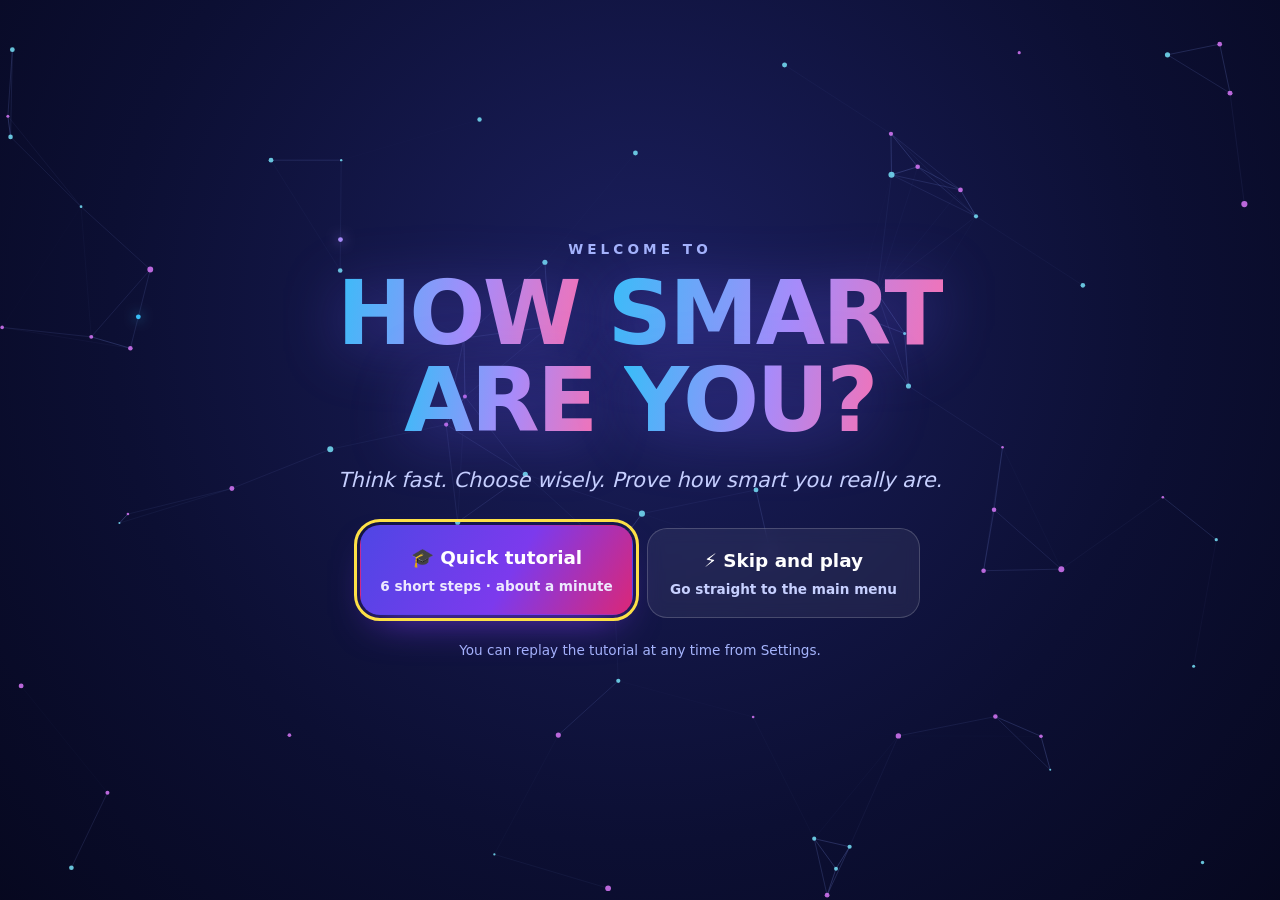
==== commit f46ff7c2: "final" ====
--- a/How Smart Are You_ (1).html
+++ b/How Smart Are You_ (1).html
@@ -335,11 +335,508 @@
 .qbtns{flex-wrap:wrap}
 .sfilt select{flex:1 1 120px;min-width:0}
 @media (max-width:420px){.mgrid{grid-template-columns:repeat(2,minmax(0,1fr));gap:8px}.mgrid .m{padding:8px 6px}}
+/* ===== Category Game ===== */
+.cgh{margin:14px 0 6px}.cgh4{margin:12px 0 6px}
+.cgn .chip{min-width:44px;justify-content:center}
+.cgsum{margin:6px 0 0;font-size:1.05rem}
+.cgc[aria-pressed="true"]{outline:3px solid var(--a);outline-offset:1px}
+.cgstart{position:sticky;bottom:0;padding:10px 0 4px;background:linear-gradient(transparent,var(--card) 30%)}
+.cgstart .x{width:100%}
+.cgriv{margin:12px 0}.cgriv ul{list-style:none;padding:0;margin:8px 0 0;display:grid;gap:6px}.cgriv li{display:flex;align-items:center;gap:8px;flex-wrap:wrap}.cgriv .ava{font-size:1.4rem}
+.cghd{display:flex;flex-wrap:wrap;gap:6px 14px;align-items:baseline;justify-content:space-between;font-weight:800;margin-bottom:8px}.cgcat{font-size:1.2rem}
+.cgclock{border:2px solid var(--bd);border-radius:16px;padding:6px 10px 0;transition:border-color .3s,box-shadow .3s}
+.cgclock #cgsec{display:block;text-align:center;font-weight:900;font-size:1.6rem;font-variant-numeric:tabular-nums}
+.cgclock .tbar{height:12px;margin-bottom:8px}.cgclock .tbar i{transition:none}
+.cgclock.warn{border-color:#f59e0b;box-shadow:0 0 20px -8px #f59e0b}
+.cgclock.danger{border-color:#ef4444;box-shadow:0 0 26px -6px #ef4444;animation:sdanger .5s ease-in-out infinite alternate}.cgclock.danger #cgsec{color:#ef4444}
+.cgstat{min-height:1.5em;margin:8px 0;text-align:center}
+.dots i{animation:cgdot 1.2s infinite;font-style:normal}.dots i:nth-child(2){animation-delay:.2s}.dots i:nth-child(3){animation-delay:.4s}
+@keyframes cgdot{0%,60%,100%{opacity:.2}30%{opacity:1}}
+.cgpl{display:grid;grid-template-columns:repeat(auto-fill,minmax(150px,1fr));gap:8px;margin:6px 0 10px}
+.cgp{display:flex;align-items:center;gap:8px;border:2px solid var(--bd);border-radius:14px;padding:6px 8px;background:linear-gradient(135deg,hsl(var(--ph) 80% 55%/.12),transparent);transition:transform .2s,border-color .2s,opacity .3s;min-width:0}
+.cgp .ava{font-size:1.5rem;flex:none}
+.cgn2{display:grid;min-width:0;flex:1}.cgn2 b{white-space:nowrap;overflow:hidden;text-overflow:ellipsis;font-size:.92rem}.cgn2 small{color:var(--mut);font-size:.72rem}
+.cghp{color:#ef4444;font-size:.95rem;letter-spacing:1px;flex:none}
+.cgp.on{border-color:var(--a);box-shadow:0 0 0 3px color-mix(in srgb,var(--a) 30%,transparent);transform:translateY(-2px)}
+.cgp.me{background:linear-gradient(135deg,color-mix(in srgb,var(--a) 22%,transparent),transparent)}
+.cgp.out{opacity:.45;filter:grayscale(.8)}.cgp.out .cgn2 b{text-decoration:line-through}
+.cgp.good{animation:jump .45s}.cgp.bad{animation:shake .4s;border-color:#ef4444}
+.cgin{display:flex;gap:8px}.cgin .nm{flex:1;margin:0;min-width:0}.cgin .x{margin:0;width:auto;padding-inline:18px}
+.cgin .nm:disabled{opacity:.55}
+.cglog{display:flex;flex-wrap:wrap;gap:6px;max-height:150px;overflow:auto;padding:2px}
+.cgw{display:inline-flex;align-items:center;gap:4px;border:1px solid var(--bd);border-radius:999px;padding:2px 10px 2px 4px;font-size:.85rem;font-weight:700}
+.cgw.new{animation:cgnew .5s ease-out;border-color:var(--a)}
+@keyframes cgnew{from{transform:scale(.6);opacity:0}}
+.cgw .ava{font-size:1rem}
+.tw{overflow-x:auto}
+.cgres td{vertical-align:middle}.cgres .cgrn{display:flex;align-items:center;gap:6px;flex-wrap:wrap}.cgres .cgrn small{flex-basis:100%;color:var(--mut);font-size:.72rem}.cgres .ava{font-size:1.2rem}.cgres tr.me{font-weight:800;background:color-mix(in srgb,var(--a) 12%,transparent)}
+.cgcode{font-family:ui-monospace,monospace;letter-spacing:.12em;background:var(--bd);padding:2px 10px;border-radius:10px}
+.cglobby{list-style:none;padding:0;display:grid;gap:6px}.cglobby li{display:flex;align-items:center;gap:8px}.cglobby .ava{font-size:1.4rem}
+.cgoff{border:1px dashed var(--bd);border-radius:16px;padding:12px 16px}
+#netcode{text-transform:uppercase;letter-spacing:.2em;font-family:ui-monospace,monospace;text-align:center}
+@media (max-width:480px){.cgpl{grid-template-columns:repeat(2,minmax(0,1fr));gap:6px}.cgp{display:grid;grid-template-columns:auto minmax(0,1fr);grid-template-areas:'av nm' 'av hp';column-gap:6px;row-gap:0;padding:5px 7px}.cgp>.ava{grid-area:av;font-size:1.3rem}.cgp .cgn2{grid-area:nm}.cgp .cghp{grid-area:hp;font-size:.8rem}.cgn2 small{font-size:.68rem}.cghd{font-size:.9rem}.cgin .x{padding-inline:12px}}
+:root.rm .cgp.good,:root.rm .cgp.bad,:root.rm .cgclock.danger,:root.rm .dots i{animation:none}
+
+/* ===== Mode environments ===== */
+.env{position:absolute;inset:0;z-index:0;pointer-events:none;overflow:hidden;opacity:0;transition:opacity .45s}
+#game>.panel{position:relative;z-index:1;transition:transform .35s cubic-bezier(.2,1.5,.4,1),opacity .3s}
+#game.intro>.panel{opacity:0;transform:scale(.96)}
+#game[data-env]{backdrop-filter:none;-webkit-backdrop-filter:none;background:#05040c}
+#game[data-env] .env{opacity:1}
+.env.in{animation:envin .7s ease-out}
+@keyframes envin{from{opacity:0;transform:scale(1.08)}}
+.env b,.env i{position:absolute;display:block}
+.env::after{content:'';position:absolute;inset:0;opacity:0;background:radial-gradient(circle at 50% 55%,var(--pg,#ffd36e66),transparent 65%)}
+.env.good::after{animation:eping .75s ease-out}.env.bad::after{--pg:#ff2d3a77;animation:eping .75s ease-out}
+@keyframes eping{20%{opacity:1}}
+.panel.hit{animation:shake .4s}
+/* Classic: Quiz Arena — spotlights, blue and gold */
+#game[data-env=classic] .env{background:radial-gradient(120% 80% at 50% 115%,#20328a 0,#0b1033 45%,#04050f 100%)}
+.env .spot{top:-10%;width:30vmax;height:135%;transform-origin:50% 0;-webkit-mask-image:linear-gradient(90deg,transparent,#000 42%,#000 58%,transparent);mask-image:linear-gradient(90deg,transparent,#000 42%,#000 58%,transparent);opacity:.55;will-change:transform;animation:spot 9s ease-in-out infinite alternate}
+.env .spot.l{left:-4vmax;background:linear-gradient(#ffd36e66,transparent 78%);--r0:-30deg;--r1:4deg}
+.env .spot.r{right:-4vmax;background:linear-gradient(#6ea8ff66,transparent 78%);--r0:28deg;--r1:-6deg;animation-delay:-4.5s}
+@keyframes spot{from{transform:rotate(var(--r0))}to{transform:rotate(var(--r1))}}
+.env .glowf{left:10%;right:10%;bottom:-20%;height:45%;border-radius:50%;background:radial-gradient(closest-side,#ffd36e33,transparent)}
+/* Survival: Danger Zone — red and black, pulsing harder as the clock runs down */
+#game[data-env=survival] .env{background:radial-gradient(90% 75% at 50% 50%,#2c0509,#0b0102 70%,#000)}
+.env .vig{inset:-6%;background:radial-gradient(closest-side,transparent 52%,#d0101c 125%);opacity:calc(.3 + var(--danger,0)*.65);animation:ebeat 1.7s ease-in-out infinite}
+.env .cracks{inset:0;background:repeating-linear-gradient(115deg,transparent 0 46px,#ff1a2a0d 46px 48px);opacity:calc(var(--danger,0)*.9)}
+#game[data-lvl=warn] .vig{animation-duration:1s}#game[data-lvl=danger] .vig{animation-duration:.55s}
+#game[data-lvl=danger] .panel{box-shadow:0 0 0 2px #ef4444,0 0 60px -8px #ef4444}
+@keyframes ebeat{0%,100%{transform:scale(1)}14%{transform:scale(1.045)}28%{transform:scale(1)}42%{transform:scale(1.03)}}
+/* Human vs AI: Futuristic Arena — blue for you, red for the machines */
+#game[data-env=hva] .env{background:linear-gradient(90deg,#06173a 0,#04050d 40%,#04050d 60%,#3a0610 100%)}
+.env .side{top:0;bottom:0;width:45%;transition:opacity .45s}.env .side.h{left:0;background:radial-gradient(80% 60% at 0 55%,#2563eb88,transparent 70%)}.env .side.a{right:0;background:radial-gradient(80% 60% at 100% 55%,#dc262688,transparent 70%)}
+#game[data-turn=me] .side.a,#game[data-turn=ai] .side.h{opacity:.3}
+.env .floor{left:-40%;right:-40%;bottom:-6%;height:50%;background:repeating-linear-gradient(90deg,#60a5fa30 0 1px,transparent 1px 64px),repeating-linear-gradient(0deg,#60a5fa30 0 1px,transparent 1px 64px);transform:perspective(420px) rotateX(64deg);transform-origin:50% 100%;-webkit-mask-image:linear-gradient(transparent,#000 75%);mask-image:linear-gradient(transparent,#000 75%)}
+.env .scan{left:0;right:0;top:0;height:2px;background:linear-gradient(90deg,transparent,#93c5fd88,transparent);animation:scan 5s linear infinite}
+@keyframes scan{to{transform:translateY(100vh)}}
+/* Category Game online: Competitive Arena — a game-show stage with marquee lights */
+#game[data-env=cgarena] .env{background:radial-gradient(100% 70% at 50% 105%,#6b1d7e,#1b0628 55%,#07020c)}
+#game[data-env=cgarena] .spot.l{background:linear-gradient(#ff6bd666,transparent 78%)}#game[data-env=cgarena] .spot.r{background:linear-gradient(#4fe3ff66,transparent 78%)}
+.env .bulbs{left:0;right:0;height:16px;background:radial-gradient(circle,#ffd86b 0 3.5px,transparent 4.5px) 0 50%/26px 16px repeat-x;filter:drop-shadow(0 0 5px #ffb020);animation:bulbs 1.1s steps(2,jump-none) infinite}
+.env .bulbs.t{top:6px}.env .bulbs.b{bottom:6px;animation-delay:-.55s}
+@keyframes bulbs{from{opacity:1}to{opacity:.35}}
+/* Riddle: Mystery Chamber — purple and blue, floating question marks */
+#game[data-env=riddle] .env{background:radial-gradient(80% 60% at 25% 15%,#3d1f75,transparent 60%),radial-gradient(70% 60% at 85% 90%,#132f6e,transparent 60%),#07051a}
+.env .fl{left:var(--x);bottom:-12%;font-style:normal;font-weight:900;font-size:calc(1.8rem * var(--s));color:#c4b5fd44;animation:efl var(--d) linear infinite;animation-delay:var(--dl)}
+@keyframes efl{0%{transform:translateY(0) rotate(0);opacity:0}12%,85%{opacity:1}100%{transform:translateY(-125vh) rotate(30deg);opacity:0}}
+.env .fog{left:-20%;right:-20%;bottom:-10%;height:45%;background:radial-gradient(closest-side,#7c3aed2a,transparent);animation:fog 12s ease-in-out infinite alternate}
+@keyframes fog{to{transform:translateX(8%)}}
+/* Boss riddle: crimson and violet, a slow ring of runes */
+#game[data-env=boss] .env{background:radial-gradient(70% 60% at 50% 45%,#4c0a2c,#13020c 70%,#000)}
+#game[data-env=boss] .fl{color:#ff5a7a40}#game[data-env=boss] .fog{background:radial-gradient(closest-side,#e11d482e,transparent)}
+.env .runes{left:50%;top:50%;width:118vmin;height:118vmin;margin:-59vmin 0 0 -59vmin;border-radius:50%;border:2px dashed #ff3b6b40;box-shadow:inset 0 0 90px #ff2d5a22;animation:spin 46s linear infinite}
+#game[data-env=boss] .panel{box-shadow:0 0 0 2px #ff3b6b,0 0 70px -8px #ff2d5a}
+@keyframes spin{to{transform:rotate(1turn)}}
+/* wider window for the 3D arena and the game-show stage */
+#game[data-env=hva] .panel,#game[data-env=cgarena] .panel{width:min(760px,100%)}
+/* entrance title card */
+.envin{position:absolute;inset:0;z-index:5;display:grid;place-items:center;pointer-events:none}
+.envin>div{display:grid;justify-items:center;gap:4px;text-align:center;padding:34px 70px;border-radius:50%;background:radial-gradient(closest-side,#05040ce6 40%,#05040c00);color:#fff;text-shadow:0 0 24px var(--ec,#a78bfa);animation:eintro var(--ms,1s) ease-out forwards}
+.envin span{font-size:clamp(2.4rem,9vw,4.2rem)}.envin b{font-size:clamp(1.8rem,7vw,3.6rem);font-weight:900;letter-spacing:.06em;text-transform:uppercase}.envin small{font-size:clamp(.9rem,3vw,1.15rem);opacity:.85}
+.envin.e-classic{--ec:#ffd36e}.envin.e-survival{--ec:#ff2d3a}.envin.e-hva{--ec:#60a5fa}.envin.e-cgarena{--ec:#ff6bd6}.envin.e-riddle{--ec:#a78bfa}.envin.e-boss{--ec:#ff2d5a}
+.envin.e-boss b{animation:glitch .35s steps(2) 3}
+.envin.e-hva b em{font-style:normal;color:#93c5fd}.envin.e-hva b i{font-style:normal;color:#fca5a5}
+@keyframes eintro{0%{opacity:0;transform:scale(.6)}18%{opacity:1;transform:scale(1)}75%{opacity:1;transform:scale(1.03)}100%{opacity:0;transform:scale(1.12)}}
+@keyframes glitch{50%{transform:translateX(3px) skewX(-8deg);text-shadow:-3px 0 #00e5ff,3px 0 #ff2d5a}}
+:root.rm .env *,:root.rm .env,:root.rm .env::after,:root.rm .panel.hit{animation:none!important}
+:root.rm .envin>div{animation-duration:.6s}
+@media (prefers-reduced-motion:reduce){.env *,.env,.env::after,.panel.hit{animation:none!important}}
+/* ===== Human vs AI arena (CSS 3D) ===== */
+.arena{position:relative;height:clamp(240px,46vw,300px);perspective:1000px;perspective-origin:50% 30%;margin:4px -6px 10px;border-radius:22px;overflow:hidden;--tilt:-9deg;
+ background:radial-gradient(60% 70% at 0 60%,#2563eb40,transparent 70%),radial-gradient(60% 70% at 100% 60%,#dc262640,transparent 70%),linear-gradient(180deg,#050816,#0a1230 60%,#060818);box-shadow:inset 0 0 0 1px #60a5fa33,inset 0 -30px 50px -30px #60a5fa44}
+.arena::after{content:'';z-index:-1;position:absolute;left:-30%;right:-30%;bottom:-8%;height:55%;background:repeating-linear-gradient(90deg,#60a5fa2a 0 1px,transparent 1px 44px),repeating-linear-gradient(0deg,#60a5fa2a 0 1px,transparent 1px 44px);transform:perspective(300px) rotateX(62deg);transform-origin:50% 100%;-webkit-mask-image:linear-gradient(transparent,#000 80%);mask-image:linear-gradient(transparent,#000 80%);pointer-events:none}
+.arena .cam{position:absolute;inset:0;transform-style:preserve-3d;transform:translateZ(calc(var(--R,200px)*-.8)) rotateX(var(--tilt));animation:cgcam 9s ease-in-out infinite alternate}
+@keyframes cgcam{from{transform:translateZ(calc(var(--R,200px)*-.8)) rotateX(var(--tilt)) rotateY(-3deg)}to{transform:translateZ(calc(var(--R,200px)*-.8)) rotateX(calc(var(--tilt) + 3deg)) rotateY(3deg)}}
+.arena .cgpl{position:absolute;inset:0;display:block;margin:0;transform-style:preserve-3d}
+.arena .cgp{position:absolute;left:50%;top:44%;width:124px;margin:-58px 0 0 -62px;display:grid;grid-template-columns:1fr;justify-items:center;text-align:center;gap:1px;padding:10px 6px 7px;border-radius:18px;
+ background:linear-gradient(180deg,#0c1631f2,#0a1128d9);border:2px solid #3b82f666;color:#e5edff;transition:transform .55s cubic-bezier(.3,1.25,.5,1),opacity .45s,border-color .3s,box-shadow .3s;will-change:transform}
+.arena .cgp>*{grid-area:auto}.arena .cgp{grid-template-areas:none}
+.arena .cgp.ai{border-color:#ef444466;background:linear-gradient(180deg,#2a0b14f2,#1b0710d9)}
+.arena .cgp .ava{font-size:2.3rem}
+.arena .cgn2{justify-items:center;width:100%}.arena .cgn2 b{font-size:.84rem;max-width:100%}.arena .cgn2 small{color:#cbd5e1;font-size:.68rem}
+.arena .cgp.on{border-color:#60a5fa;box-shadow:0 0 0 3px #60a5fa55,0 0 36px -4px #3b82f6}
+.arena .cgp.ai.on{border-color:#f87171;box-shadow:0 0 0 3px #f8717155,0 0 36px -4px #ef4444}
+.arena .cgp.good,.arena .cgp.bad{animation:none}
+.arena .cgp.good>*{animation:jump .45s}.arena .cgp.bad>*{animation:shake .4s}
+.arena .cgp.good{border-color:#22c55e;box-shadow:0 0 0 3px #22c55e66,0 0 30px -4px #22c55e}.arena .cgp.bad{border-color:#ef4444}
+.arena .cgp.out{filter:grayscale(.85)}
+.cgtag{display:none}
+.arena .cgtag{display:block;position:absolute;top:-9px;left:50%;transform:translateX(-50%);font-style:normal;font-size:.6rem;font-weight:900;letter-spacing:.12em;padding:1px 8px;border-radius:999px;background:#2563eb;color:#fff}
+.arena .cgp.ai .cgtag{background:#dc2626}
+.arena::before{content:'';position:absolute;left:50%;bottom:2%;width:min(72%,440px);height:50px;transform:translateX(-50%);border-radius:50%;background:radial-gradient(closest-side,#3b82f666,transparent);transition:background .4s}
+#game[data-turn=ai] .arena::before{background:radial-gradient(closest-side,#ef444466,transparent)}
+.cglose{position:absolute;top:-4px;right:8px;color:#ef4444;font-weight:900;pointer-events:none;animation:cglose 1s ease-out forwards}
+@keyframes cglose{to{transform:translateY(-26px);opacity:0}}
+.cgbanner{position:absolute;left:50%;top:4px;z-index:3;transform:translateX(-50%);pointer-events:none;font-weight:900;white-space:nowrap;padding:4px 14px;border-radius:999px;background:#0b1229ee;border:1px solid #60a5fa99;color:#fff;font-size:.95rem;animation:cgban 1.6s ease-out forwards}
+.cgbanner small{font-weight:700;opacity:.85;margin-left:8px}.cgbanner.fast{border-color:#fbbf24}.cgbanner.out{border-color:#f87171;background:#2a0b14ee}.cgbanner.mile{border-color:#22c55e;top:40px}
+@keyframes cgban{0%{opacity:0;transform:translate(-50%,-8px) scale(.85)}15%{opacity:1;transform:translate(-50%,0) scale(1)}80%{opacity:1}100%{opacity:0}}
+.cgg.hva .cgstat{font-size:1.08rem}
+.cgg.show .cgp{background:linear-gradient(135deg,hsl(var(--ph) 80% 55%/.16),transparent);border-width:2px}
+.cgg.show .cgp.on{border-color:#ffd86b;box-shadow:0 0 0 3px #ffd86b55,0 0 26px -6px #ffb020}
+.cgcd{font-size:.8rem}
+.arena.many{--tilt:-16deg}.arena.many .cgp{width:106px;margin:-52px 0 0 -53px;padding:9px 4px 6px}.arena.many .cgp .ava{font-size:1.9rem}
+@media (max-width:480px){.arena{height:clamp(230px,66vw,270px)}.arena.many{--tilt:-26deg}.arena .cgp{width:94px;margin:-48px 0 0 -47px;padding:8px 3px 5px;border-radius:14px}.arena .cgp .ava{font-size:1.7rem}.arena .cgn2 b{font-size:.72rem}.arena .cgn2 small{font-size:.6rem}
+ .arena.many .cgp{width:78px;margin:-42px 0 0 -39px}.arena.many .cgp .ava{font-size:1.4rem}.arena.many .cgn2 small{display:none}.cgbanner{font-size:.8rem}}
+:root.rm .arena .cam,:root.rm .arena .cgp>*{animation:none}:root.rm .arena .cgp{transition-duration:.15s}
+@media (prefers-reduced-motion:reduce){.arena .cam{animation:none}}
+/* ===== Riddle Mode ===== */
+.rdwait{min-height:220px;display:grid;place-items:center;font-size:1.15rem;font-weight:800;opacity:.85;text-align:center}
+.rdwait.boss{color:#ff5a7a;letter-spacing:.04em}
+.rdhd{display:flex;flex-wrap:wrap;gap:6px 14px;justify-content:space-between;align-items:baseline;font-weight:800;margin-bottom:8px}
+.rdtier{padding:2px 10px;border-radius:999px;background:color-mix(in srgb,var(--a) 18%,transparent);font-size:.85rem}.rdtier.t7{background:#e11d48;color:#fff}
+.rdcard{border:1px solid var(--bd);border-radius:18px;padding:14px 16px;margin:10px 0;background:linear-gradient(135deg,#7c3aed16,#2563eb10)}
+.rdq{font-size:1.1rem;font-weight:700;line-height:1.45;margin:0}
+.rdhint{margin:10px 0 0;padding:8px 10px;border-radius:12px;background:#facc1514;border:1px dashed #facc1577;animation:cgnew .35s ease-out}
+.rdexp{margin:10px 0 0;padding:8px 10px;border-radius:12px;background:#22c55e14;border:1px solid #22c55e66}
+.rdg.boss .rdcard{border-color:#ff3b6b;background:linear-gradient(135deg,#e11d4824,#7c3aed1a);box-shadow:0 0 30px -12px #ff2d5a}
+.rdg.boss .rdclock .sclk-t{font-size:2.1rem}
+.rdmiss{background:#ef444412;border-color:#ef444466}.rdmiss p{margin:4px 0}
+.rdrules{padding-left:18px}.rdrules li{margin:4px 0}
+.rdprog{text-align:center;margin-top:8px}
+.cdt{text-align:center;font-weight:900;letter-spacing:.08em;text-transform:uppercase;opacity:.85;margin:0}
+:root.rm .rdhint{animation:none}
+
+/* ===== Mode introduction and countdown ===== */
+.mintro{position:absolute;inset:0;z-index:6;display:grid;place-items:center;padding:20px;color:#fff;text-align:center;--mc:#a78bfa;animation:mifade .45s ease-out}
+.mintro.e-classic{--mc:#ffd36e}.mintro.e-survival{--mc:#ff3b47}.mintro.e-hva{--mc:#60a5fa}.mintro.e-cgarena{--mc:#ff6bd6}.mintro.e-riddle{--mc:#a78bfa}.mintro.e-boss{--mc:#ff2d5a}
+@keyframes mifade{from{opacity:0;transform:scale(1.06)}}
+.mi-in{display:grid;justify-items:center;gap:8px;max-width:min(640px,100%);padding:28px 22px;border-radius:28px;background:radial-gradient(closest-side,#05040cd9 55%,#05040c00)}
+.mi-ic{font-size:clamp(2.6rem,10vw,4.4rem);filter:drop-shadow(0 0 18px var(--mc));animation:miic 2.4s ease-in-out infinite alternate}
+@keyframes miic{to{transform:translateY(-6px) scale(1.06)}}
+.mi-name{margin:0;font-size:clamp(2rem,8.5vw,4.2rem);font-weight:900;letter-spacing:.05em;text-transform:uppercase;line-height:1.05;text-shadow:0 0 26px var(--mc),0 0 2px #fff}
+.mi-name span{display:inline-block;animation:miletter .6s cubic-bezier(.2,1.4,.4,1) both;animation-delay:calc(var(--i) * 45ms + .15s)}
+@keyframes miletter{from{opacity:0;transform:translateY(24px) scale(.6) rotate(-8deg)}}
+.mi-tag{margin:0;font-weight:900;letter-spacing:.18em;font-size:clamp(.85rem,3.2vw,1.15rem);color:var(--mc);animation:mitag .8s ease-out .7s both}
+@keyframes mitag{from{opacity:0;letter-spacing:.6em}}
+.mi-sub{margin:0;opacity:.85;font-size:clamp(.85rem,3vw,1rem);animation:mitag .8s ease-out 1s both}
+.mi-bar{width:min(320px,70vw);height:6px;border-radius:99px;background:#ffffff22;overflow:hidden;margin-top:10px}
+.mi-bar i{display:block;height:100%;width:100%;transform-origin:0 50%;background:linear-gradient(90deg,var(--mc),#fff);animation:mibar linear both}
+@keyframes mibar{from{transform:scaleX(0)}to{transform:scaleX(1)}}
+.mi-note{margin:0;font-size:.85rem;opacity:.75}
+.mi-skip{margin-top:6px;background:#ffffff14;color:#fff;border-color:#ffffff40}
+.mi-p{position:absolute;inset:0;overflow:hidden;pointer-events:none}
+.mi-p i{position:absolute;left:var(--x);top:var(--y);width:6px;height:6px;border-radius:50%;background:var(--mc);box-shadow:0 0 12px var(--mc);opacity:0;animation:mipart var(--d) ease-in-out infinite;animation-delay:var(--dl)}
+@keyframes mipart{0%{opacity:0;transform:translateY(20px) scale(.4)}40%{opacity:.9}100%{opacity:0;transform:translateY(-60px) scale(1.2)}}
+.mintro.e-survival .mi-ic{animation:mipulse .9s ease-in-out infinite}@keyframes mipulse{50%{transform:scale(1.18)}}
+.mintro.e-hva .mi-name{background:linear-gradient(90deg,#93c5fd 0 48%,#fca5a5 52%);-webkit-background-clip:text;background-clip:text;color:transparent}
+.mintro.e-boss .mi-name{animation:glitch .35s steps(2) 4 .3s}
+@media (max-height:520px){.mi-in{gap:3px;padding:10px 18px}.mi-ic{font-size:2rem}.mi-name{font-size:clamp(1.6rem,7vh,2.4rem)}.mi-tag{font-size:.8rem}.mi-sub,.mi-note{font-size:.78rem}.mi-bar{margin-top:4px}.mi-skip{margin-top:2px;padding:4px 12px}}
+/* countdown */
+.mintro.cd{animation:none}
+.mi-cd{display:grid;place-items:center;width:min(60vmin,320px);aspect-ratio:1;border-radius:50%;background:radial-gradient(closest-side,#05040ccc 60%,#05040c00)}
+.mi-cd b{font-size:clamp(6rem,30vmin,11rem);font-weight:900;line-height:1;color:#fff;text-shadow:0 0 40px var(--mc),0 0 4px #fff;animation:micd .8s cubic-bezier(.2,1.3,.4,1) both}
+.mi-cd b.go{font-size:clamp(4.5rem,22vmin,8.5rem);color:var(--mc);text-shadow:0 0 50px var(--mc),0 0 6px #fff;animation:migo .7s cubic-bezier(.2,1.5,.4,1) both}
+@keyframes micd{0%{opacity:0;transform:scale(2.2)}30%{opacity:1;transform:scale(1)}85%{opacity:1}100%{opacity:.2;transform:scale(.8)}}
+@keyframes migo{0%{opacity:0;transform:scale(.3) rotate(-10deg)}45%{opacity:1;transform:scale(1.15)}100%{opacity:0;transform:scale(1.6)}}
+:root.rm .mintro *:not(.mi-bar i),:root.rm .mintro{animation-duration:.01ms!important;animation-iteration-count:1!important}
+@media (prefers-reduced-motion:reduce){.mintro *:not(.mi-bar i){animation-duration:.01ms!important;animation-iteration-count:1!important}}
+/* screen changes inside the game window */
+#gb.gbin{animation:gbin .28s ease-out}
+@keyframes gbin{from{opacity:0;transform:translateY(8px) scale(.985)}}
+:root.rm #gb.gbin{animation:none}
+/* online: the game-show board */
+.cgg.show .cgpl{grid-template-columns:repeat(auto-fill,minmax(140px,1fr));gap:10px}
+.cgg.show .cgp{display:grid;justify-items:center;text-align:center;padding:14px 8px 10px;border-radius:16px;background:linear-gradient(180deg,#ff6bd61f,#7c3aed12);border:2px solid #ff6bd655;position:relative}
+.cgg.show .cgp .ava{font-size:2rem}.cgg.show .cgp .cghp{font-size:1.15rem}
+.cgg.show .cgp.on{border-color:#ffd86b;box-shadow:0 0 0 3px #ffd86b66,0 0 30px -4px #ffb020;transform:translateY(-4px)}
+.cgg.show .cgp.on::before{content:'ON AIR';position:absolute;top:-10px;left:50%;transform:translateX(-50%);font-size:.6rem;font-weight:900;letter-spacing:.14em;padding:1px 8px;border-radius:99px;background:#ffb020;color:#1b0628}
+@media (max-width:480px){.cgg.show .cgp{display:grid;grid-template-columns:1fr;grid-template-areas:none}.cgg.show .cgp>*{grid-area:auto}.cgg.show .cgp .ava{font-size:1.6rem}}
+
+/* ===== v0.14 themes: 29 new looks. Same palette variables as every other theme. ===== */
+:root[data-skin="enchanted"]{--hs:6;--h:275;--L:74%;--ts:80%;--bg1:#0b0a1f;--bg2:#2a1a55;--fg:#fbf5ff;--mut:#cdbde8;--card:#151030;--bd:#41317a;--a:#f0c75e;--b:#ff9ad5;--c:#8be9d2;--onA:#1e1400;--scrim:hsl(275 50% 3%/.78);--orbA:#7c3aed;--orbB:#f0c75e;--orbOp:0.32;--glow:0 0 24px -4px #f0c75eaa;color-scheme:dark;--ff:Georgia,"Iowan Old Style","Palatino Linotype",Palatino,"Times New Roman",serif}
+:root[data-skin="enchanted"] .panel{border-color:#f0c75e66;background:radial-gradient(1.5px 1.5px at 14% 22%,#f0c75e 50%,transparent),radial-gradient(1px 1px at 78% 14%,#ff9ad5 50%,transparent),radial-gradient(1.5px 1.5px at 62% 86%,#8be9d2 50%,transparent),var(--card);box-shadow:0 0 0 1px #00000060,0 20px 60px -30px #f0c75e88}
+:root[data-skin="dragon"]{--hs:4;--h:15;--L:62%;--ts:95%;--bg1:#0c0302;--bg2:#3b0a03;--fg:#fff1e6;--mut:#f0b9a0;--card:#1a0603;--bd:#5e1a08;--a:#ff5a1f;--b:#ffb020;--c:#ff2d55;--onA:#1c0500;--scrim:hsl(15 50% 3%/.78);--orbA:#ff3d00;--orbB:#ffb300;--orbOp:0.45;--glow:0 0 24px -4px #ff5a1faa;color-scheme:dark}
+:root[data-skin="dragon"] .panel{background:radial-gradient(circle at 50% 0,#ff5a1f14 0 9px,transparent 10px) 0 0/22px 14px,radial-gradient(circle at 50% 0,#ff5a1f10 0 9px,transparent 10px) 11px 7px/22px 14px,var(--card);animation:dragonglow 3.2s ease-in-out infinite}
+@keyframes dragonglow{0%,100%{box-shadow:0 0 0 1px #ff5a1f55,0 0 40px -16px #ff5a1f}50%{box-shadow:0 0 0 1px #ffb02088,0 0 60px -10px #ff2d55}}
+:root[data-skin="mystic"]{--hs:10;--h:250;--L:74%;--ts:90%;--bg1:#070616;--bg2:#1d1450;--fg:#f3f0ff;--mut:#bcb3e6;--card:#0d0b26;--bd:#30287a;--a:#7df9ff;--b:#c084fc;--c:#f472b6;--onA:#05121a;--scrim:hsl(250 50% 3%/.78);--orbA:#4f46e5;--orbB:#22d3ee;--orbOp:0.38;--glow:0 0 24px -4px #7df9ffaa;color-scheme:dark}
+:root[data-skin="mystic"] .panel{border-color:transparent;background:linear-gradient(var(--card),var(--card)) padding-box,conic-gradient(from var(--ang),#7df9ff,#c084fc 25%,transparent 40%,#7df9ff 60%,#f472b6 80%,#7df9ff) border-box;animation:angspin 9s linear infinite}
+:root[data-skin="castle"]{--hs:2;--h:30;--L:66%;--ts:60%;--bg1:#0e0d0c;--bg2:#2a2622;--fg:#f3efe8;--mut:#bdb4a6;--card:#1a1816;--bd:#4a433b;--a:#e8913a;--b:#c9b48f;--c:#8fb3c9;--onA:#1c0d00;--scrim:hsl(30 50% 3%/.78);--orbA:#8a4b14;--orbB:#5c5248;--orbOp:0.3;--glow:0 0 24px -4px #e8913aaa;color-scheme:dark;--ff:Georgia,"Iowan Old Style","Palatino Linotype",Palatino,"Times New Roman",serif}
+:root[data-skin="castle"] .panel{background:repeating-linear-gradient(0deg,transparent 0 27px,#ffffff08 27px 28px),repeating-linear-gradient(90deg,transparent 0 55px,#ffffff06 55px 56px),var(--card);box-shadow:inset 0 0 30px #00000080,0 0 40px -20px #e8913a}
+:root[data-skin="crystal"]{--hs:12;--h:258;--L:46%;--ts:60%;--bg1:#f6f3ff;--bg2:#e2dcff;--fg:#1d1640;--mut:#4a4170;--card:#ffffff;--bd:#d3c8f5;--a:#6d3fd6;--b:#0e7f96;--c:#b3246f;--onA:#ffffff;--scrim:hsl(258 40% 15%/.45);--orbA:#c4b5fd;--orbB:#a5f3fc;--orbOp:0.6;--glow:0 0 24px -4px #6d3fd6aa;color-scheme:light}
+:root[data-skin="crystal"] .panel{background:linear-gradient(135deg,#ffffff 0 40%,#f1edff 40% 41%,#ffffff 41% 70%,#ecfbff 70% 71%,#ffffff 71%);box-shadow:0 0 0 1px #ffffff,0 22px 50px -28px #6d3fd688}
+:root[data-skin="tropical"]{--hs:-6;--h:170;--L:38%;--ts:80%;--bg1:#effffb;--bg2:#b9f0e6;--fg:#073b3a;--mut:#2c5f5c;--card:#ffffff;--bd:#a6e3d8;--a:#0b7f73;--b:#c2412d;--c:#a15c00;--onA:#ffffff;--scrim:hsl(175 50% 12%/.45);--orbA:#5eead4;--orbB:#fdba74;--orbOp:0.55;--glow:0 0 24px -4px #0b7f73aa;color-scheme:light}
+:root[data-skin="tropical"] .panel{box-shadow:0 22px 50px -30px #0b7f7388;border-color:#8fdccd}
+:root[data-skin="autumn"]{--hs:-5;--h:25;--L:64%;--ts:85%;--bg1:#1a0f08;--bg2:#3d2210;--fg:#fff4e8;--mut:#e2c2a2;--card:#24150b;--bd:#5a3618;--a:#ff8c2b;--b:#e0533d;--c:#e6b422;--onA:#241000;--scrim:hsl(25 50% 3%/.78);--orbA:#c2410c;--orbB:#ca8a04;--orbOp:0.35;--glow:0 0 24px -4px #ff8c2baa;color-scheme:dark}
+:root[data-skin="autumn"] .panel{background:radial-gradient(120% 60% at 100% 0,#ff8c2b14,transparent 60%),var(--card)}
+:root[data-skin="emerald"]{--hs:5;--h:155;--L:62%;--ts:80%;--bg1:#021a12;--bg2:#04412b;--fg:#ecfff6;--mut:#9fd8bd;--card:#052217;--bd:#0f5c3f;--a:#2ee59d;--b:#c7f464;--c:#ffd166;--onA:#002417;--scrim:hsl(155 50% 3%/.78);--orbA:#059669;--orbB:#a3e635;--orbOp:0.32;--glow:0 0 24px -4px #2ee59daa;color-scheme:dark}
+:root[data-skin="emerald"] .panel{background:linear-gradient(160deg,#2ee59d10,transparent 40%),var(--card);border-color:#1f7a55}
+:root[data-skin="desert"]{--hs:4;--h:28;--L:40%;--ts:70%;--bg1:#fff8ec;--bg2:#f4dfb8;--fg:#3b2412;--mut:#6e4d2f;--card:#fffdf7;--bd:#e6cfa4;--a:#a8461a;--b:#0e6f78;--c:#8a5508;--onA:#ffffff;--scrim:hsl(30 40% 12%/.45);--orbA:#fbbf24;--orbB:#fb923c;--orbOp:0.5;--glow:0 0 24px -4px #a8461aaa;color-scheme:light}
+:root[data-skin="desert"] .panel{background:linear-gradient(180deg,#fffdf7,#fff6e4);box-shadow:0 22px 50px -30px #a8461a77}
+:root[data-skin="abyss"]{--hs:14;--h:190;--L:70%;--ts:100%;--bg1:#000814;--bg2:#001d3d;--fg:#e6f7ff;--mut:#8fb8d6;--card:#00101f;--bd:#0a3358;--a:#00f5ff;--b:#ff4ecd;--c:#7bff9e;--onA:#001518;--scrim:hsl(190 50% 3%/.78);--orbA:#0077b6;--orbB:#ff4ecd;--orbOp:0.3;--glow:0 0 24px -4px #00f5ffaa;color-scheme:dark}
+:root[data-skin="abyss"] .panel{animation:abyss 5s ease-in-out infinite}
+@keyframes abyss{0%,100%{box-shadow:0 0 0 1px #0a3358,0 0 40px -18px #00f5ff}50%{box-shadow:0 0 0 1px #0e4a7a,0 0 50px -14px #ff4ecd}}
+:root[data-skin="empire"]{--hs:20;--h:0;--L:68%;--ts:90%;--bg1:#020205;--bg2:#120a1e;--fg:#f8f4ff;--mut:#b9b0cc;--card:#08060f;--bd:#34284a;--a:#ff4545;--b:#f5c451;--c:#9aa7ff;--onA:#1a0000;--scrim:hsl(0 50% 3%/.78);--orbA:#b91c1c;--orbB:#f5c451;--orbOp:0.38;--glow:0 0 24px -4px #ff4545aa;color-scheme:dark}
+:root[data-skin="empire"] .panel{border-color:transparent;background:radial-gradient(1px 1px at 10% 20%,#fff 50%,transparent),radial-gradient(1px 1px at 70% 35%,#f5c451 50%,transparent),radial-gradient(1px 1px at 35% 75%,#fff 50%,transparent),radial-gradient(1px 1px at 88% 82%,#9aa7ff 50%,transparent),linear-gradient(var(--card),var(--card)) padding-box,conic-gradient(from var(--ang),#f5c451,#ff4545,#08060f 30%,#f5c451 50%,#ff4545,#08060f 80%,#f5c451) border-box;animation:angspin 6s linear infinite}
+:root[data-skin="solar"]{--hs:-4;--h:40;--L:66%;--ts:100%;--bg1:#120700;--bg2:#4a1a00;--fg:#fff8e6;--mut:#f3c98a;--card:#1e0c00;--bd:#6b3000;--a:#ffb703;--b:#fb5607;--c:#ffe66d;--onA:#1e0c00;--scrim:hsl(40 50% 3%/.78);--orbA:#f97316;--orbB:#fde047;--orbOp:0.42;--glow:0 0 24px -4px #ffb703aa;color-scheme:dark}
+:root[data-skin="solar"] .panel{box-shadow:0 0 0 1px #ffb70355,0 0 50px -12px #fb5607,inset 0 0 40px -24px #ffe66d}
+:root[data-skin="alien"]{--hs:30;--h:170;--L:66%;--ts:100%;--bg1:#050012;--bg2:#1a0a2e;--fg:#f0fff4;--mut:#b6d8c4;--card:#0c0620;--bd:#2f1f55;--a:#00ffc8;--b:#d946ef;--c:#faff00;--onA:#00140f;--scrim:hsl(170 50% 3%/.78);--orbA:#14b8a6;--orbB:#a21caf;--orbOp:0.4;--glow:0 0 24px -4px #00ffc8aa;color-scheme:dark}
+:root[data-skin="alien"] .panel{background:radial-gradient(60px 50px at 0 0,#00ffc820,transparent),radial-gradient(70px 60px at 100% 100%,#d946ef20,transparent),var(--card);border-radius:30px 18px 34px 20px}
+:root[data-skin="starship"]{--hs:8;--h:40;--L:66%;--ts:80%;--bg1:#0b0f14;--bg2:#1b2430;--fg:#e8f1f8;--mut:#9fb2c4;--card:#111820;--bd:#2b3a4a;--a:#ffb000;--b:#3fd0ff;--c:#ff6b6b;--onA:#1a1000;--scrim:hsl(40 50% 3%/.78);--orbA:#0e7490;--orbB:#b45309;--orbOp:0.25;--glow:0 0 24px -4px #ffb000aa;color-scheme:dark;--ff:ui-monospace,"Cascadia Mono",Consolas,"SF Mono",Menlo,monospace}
+:root[data-skin="starship"] .panel{border-radius:10px;background:linear-gradient(#ffb000,#ffb000) 0 0/18px 2px no-repeat,linear-gradient(#ffb000,#ffb000) 0 0/2px 18px no-repeat,linear-gradient(#ffb000,#ffb000) 100% 100%/18px 2px no-repeat,linear-gradient(#ffb000,#ffb000) 100% 100%/2px 18px no-repeat,repeating-linear-gradient(0deg,#ffffff05 0 1px,transparent 1px 4px),var(--card)}
+:root[data-skin="timemachine"]{--hs:3;--h:38;--L:64%;--ts:65%;--bg1:#120c06;--bg2:#33220f;--fg:#fbf1dd;--mut:#d6bf96;--card:#1d140a;--bd:#5e4524;--a:#d9a441;--b:#c27d45;--c:#5fb3a1;--onA:#1a1003;--scrim:hsl(38 50% 3%/.78);--orbA:#92400e;--orbB:#d9a441;--orbOp:0.3;--glow:0 0 24px -4px #d9a441aa;color-scheme:dark;--ff:Georgia,"Iowan Old Style","Palatino Linotype",Palatino,"Times New Roman",serif}
+:root[data-skin="timemachine"] .panel{border-color:transparent;background:linear-gradient(var(--card),var(--card)) padding-box,repeating-conic-gradient(from var(--ang),#d9a441 0 8deg,#5e4524 8deg 16deg) border-box;animation:angspin 24s linear infinite}
+:root[data-skin="platinum"]{--hs:2;--h:220;--L:32%;--ts:12%;--bg1:#f3f4f6;--bg2:#dfe2e7;--fg:#16181d;--mut:#4b5160;--card:#fbfbfc;--bd:#c9ced8;--a:#343b48;--b:#68717f;--c:#1d4ed8;--onA:#ffffff;--scrim:hsl(220 15% 12%/.45);--orbA:#cbd5e1;--orbB:#e5e7eb;--orbOp:0.7;--glow:0 0 24px -4px #343b48aa;color-scheme:light}
+:root[data-skin="platinum"] .panel{background:repeating-linear-gradient(90deg,#00000004 0 1px,transparent 1px 3px),linear-gradient(180deg,#ffffff,#f1f3f6);box-shadow:0 0 0 1px #ffffff,0 24px 50px -30px #0006}
+:root[data-skin="platinum"] .btn.main{background:linear-gradient(180deg,#5b6372,#343b48 55%,#232831)}
+:root[data-skin="velvet"]{--hs:3;--h:330;--L:78%;--ts:50%;--bg1:#07050a;--bg2:#1b0f1c;--fg:#fdf2f8;--mut:#cfb3c4;--card:#110a12;--bd:#3a2236;--a:#e8a5c0;--b:#d4af37;--c:#b47ee5;--onA:#1a0712;--scrim:hsl(330 50% 3%/.78);--orbA:#831843;--orbB:#a16207;--orbOp:0.25;--glow:0 0 24px -4px #e8a5c0aa;color-scheme:dark}
+:root[data-skin="velvet"] .panel{background:radial-gradient(120% 80% at 30% -10%,#ffffff0d,transparent 55%),var(--card);border-color:#4a2a44}
+:root[data-skin="sapphire"]{--hs:5;--h:222;--L:70%;--ts:90%;--bg1:#020b24;--bg2:#0a2a6b;--fg:#eef4ff;--mut:#a9bde8;--card:#061538;--bd:#1d3f86;--a:#5b95ff;--b:#c7d2fe;--c:#22d3ee;--onA:#020b24;--scrim:hsl(222 50% 3%/.78);--orbA:#1d4ed8;--orbB:#93c5fd;--orbOp:0.35;--glow:0 0 24px -4px #5b95ffaa;color-scheme:dark}
+:root[data-skin="sapphire"] .panel{background:linear-gradient(135deg,#ffffff0a 0 30%,transparent 30% 62%,#ffffff07 62%),var(--card);border-color:#2f56a8}
+:root[data-skin="marble"]{--hs:2;--h:40;--L:34%;--ts:60%;--bg1:#f7f5f2;--bg2:#e7e2da;--fg:#22201c;--mut:#57524a;--card:#fffdfa;--bd:#d8d0c3;--a:#7d5f1a;--b:#3f3a33;--c:#6e4f91;--onA:#ffffff;--scrim:hsl(40 20% 12%/.45);--orbA:#e7d9bd;--orbB:#d6d3d1;--orbOp:0.7;--glow:0 0 24px -4px #7d5f1aaa;color-scheme:light;--ff:Georgia,"Iowan Old Style","Palatino Linotype",Palatino,"Times New Roman",serif}
+:root[data-skin="marble"] .panel{background:linear-gradient(115deg,transparent 0 46%,#c9a2481f 46.3% 46.8%,transparent 47.2%),linear-gradient(35deg,transparent 0 70%,#8a7e6a14 70.2% 70.7%,transparent 71%),linear-gradient(160deg,transparent 0 20%,#c9a24814 20.2% 20.6%,transparent 21%),var(--card);box-shadow:0 22px 50px -30px #7d5f1a66}
+:root[data-skin="matrix"]{--hs:3;--h:130;--L:62%;--ts:100%;--bg1:#000500;--bg2:#001a07;--fg:#d7ffd9;--mut:#7fcf8a;--card:#010d03;--bd:#0d3d16;--a:#22ff55;--b:#a3ffb0;--c:#00c3ff;--onA:#001a05;--scrim:hsl(130 50% 3%/.78);--orbA:#15803d;--orbB:#22ff55;--orbOp:0.2;--glow:0 0 24px -4px #22ff55aa;color-scheme:dark;--ff:ui-monospace,"Cascadia Mono",Consolas,"SF Mono",Menlo,monospace}
+:root[data-skin="matrix"] .panel{border-radius:8px;background:repeating-linear-gradient(0deg,#22ff5508 0 1px,transparent 1px 3px),var(--card);box-shadow:0 0 0 1px #0d3d16,0 0 30px -14px #22ff55}
+:root[data-skin="circuit"]{--hs:12;--h:185;--L:66%;--ts:100%;--bg1:#021410;--bg2:#063326;--fg:#e8fff6;--mut:#a1d1bf;--card:#04201a;--bd:#12523f;--a:#00e5ff;--b:#ff9f43;--c:#a3ff12;--onA:#00151a;--scrim:hsl(185 50% 3%/.78);--orbA:#0d9488;--orbB:#f97316;--orbOp:0.3;--glow:0 0 24px -4px #00e5ffaa;color-scheme:dark}
+:root[data-skin="circuit"] .panel{border-color:transparent;background:linear-gradient(90deg,transparent 0 20px,#ff9f4318 20px 21px,transparent 21px) 0 0/80px 100%,linear-gradient(0deg,transparent 0 30px,#00e5ff12 30px 31px,transparent 31px) 0 0/100% 64px,linear-gradient(var(--card),var(--card)) padding-box,conic-gradient(from var(--ang),#12523f 0 300deg,#00e5ff 330deg,#12523f 360deg) border-box;animation:angspin 4s linear infinite}
+:root[data-skin="aicore"]{--hs:8;--h:205;--L:38%;--ts:90%;--bg1:#f5fbff;--bg2:#dceefa;--fg:#0b1f33;--mut:#3c5873;--card:#ffffff;--bd:#c3dcef;--a:#0063c2;--b:#007a7a;--c:#6d28d9;--onA:#ffffff;--scrim:hsl(205 50% 12%/.45);--orbA:#7dd3fc;--orbB:#a5f3fc;--orbOp:0.6;--glow:0 0 24px -4px #0063c2aa;color-scheme:light}
+:root[data-skin="aicore"] .panel{background:radial-gradient(circle,#0063c20d 1px,transparent 1.5px) 0 0/16px 16px,var(--card);animation:aibreathe 4s ease-in-out infinite}
+@keyframes aibreathe{0%,100%{box-shadow:0 0 0 1px #c3dcef,0 22px 50px -30px #0063c255}50%{box-shadow:0 0 0 2px #7dd3fc,0 22px 60px -24px #0063c288}}
+:root[data-skin="synthwave"]{--hs:-12;--h:315;--L:70%;--ts:100%;--bg1:#12002b;--bg2:#3c0a5e;--fg:#fff0fb;--mut:#e0b3e8;--card:#1d0638;--bd:#5b1d82;--a:#ff3dc2;--b:#ffb02e;--c:#2ef2ff;--onA:#1d0016;--scrim:hsl(315 50% 3%/.78);--orbA:#c026d3;--orbB:#f97316;--orbOp:0.4;--glow:0 0 24px -4px #ff3dc2aa;color-scheme:dark}
+:root[data-skin="synthwave"] .panel{background:linear-gradient(transparent 70%,#ff3dc21a),repeating-linear-gradient(90deg,transparent 0 31px,#2ef2ff12 31px 32px),var(--card);box-shadow:0 0 0 1px #5b1d82,0 0 40px -16px #ff3dc2}
+:root[data-skin="candy"]{--hs:20;--h:325;--L:42%;--ts:75%;--bg1:#fff5fb;--bg2:#ffd9ee;--fg:#3a1030;--mut:#6d3a5e;--card:#ffffff;--bd:#f5c2dd;--a:#b8166f;--b:#0b7a64;--c:#5b34c9;--onA:#ffffff;--scrim:hsl(325 40% 15%/.42);--orbA:#f9a8d4;--orbB:#99f6e4;--orbOp:0.65;--glow:0 0 24px -4px #b8166faa;color-scheme:light}
+:root[data-skin="candy"] .panel{border:5px solid transparent;background:linear-gradient(#fff,#fff) padding-box,repeating-linear-gradient(45deg,#f472b6 0 10px,#ffffff 10px 20px,#5eead4 20px 30px,#ffffff 30px 40px) border-box}
+:root[data-skin="arcade"]{--hs:60;--h:55;--L:62%;--ts:100%;--bg1:#05050f;--bg2:#14143a;--fg:#fdfdfd;--mut:#b8b8d8;--card:#0b0b20;--bd:#3c3cb0;--a:#ffde00;--b:#ff4b4b;--c:#3cf2ff;--onA:#141400;--scrim:hsl(55 50% 3%/.78);--orbA:#3c3cb0;--orbB:#ff4b4b;--orbOp:0.25;--glow:0 0 24px -4px #ffde00aa;color-scheme:dark;--ff:ui-monospace,"Cascadia Mono",Consolas,"SF Mono",Menlo,monospace}
+:root[data-skin="arcade"] .panel,:root[data-skin="arcade"] .btn,:root[data-skin="arcade"] .chip,:root[data-skin="arcade"] .x,:root[data-skin="arcade"] .item,:root[data-skin="arcade"] .ia button,:root[data-skin="arcade"] .ans,:root[data-skin="arcade"] .nm,:root[data-skin="arcade"] .opt,:root[data-skin="arcade"] .cat,:root[data-skin="arcade"] .mode,:root[data-skin="arcade"] .m,:root[data-skin="arcade"] .ac,:root[data-skin="arcade"] .pcard,:root[data-skin="arcade"] .badge{border-radius:3px!important}
+:root[data-skin="arcade"] .panel{box-shadow:6px 6px 0 #ff4b4b;border:2px solid #3cf2ff}
+:root[data-skin="arcade"] .btn{box-shadow:4px 4px 0 var(--bd)}
+:root[data-skin="mono"]{--hs:0;--h:0;--L:92%;--ts:0%;--bg1:#000000;--bg2:#141414;--fg:#ffffff;--mut:#c8c8c8;--card:#0a0a0a;--bd:#5a5a5a;--a:#ffffff;--b:#bdbdbd;--c:#ffffff;--onA:#000000;--scrim:hsl(0 50% 3%/.78);--orbA:#333333;--orbB:#666666;--orbOp:0.15;--glow:0 0 0 2px #fff;color-scheme:dark}
+:root[data-skin="mono"] .panel,:root[data-skin="mono"] .btn,:root[data-skin="mono"] .chip,:root[data-skin="mono"] .x,:root[data-skin="mono"] .item,:root[data-skin="mono"] .ia button,:root[data-skin="mono"] .mode,:root[data-skin="mono"] .m,:root[data-skin="mono"] .ac{border-radius:2px!important}
+:root[data-skin="mono"] .panel{border:1px solid #fff}
+:root[data-skin="vapor"]{--hs:-25;--h:300;--L:40%;--ts:70%;--bg1:#ffe8fb;--bg2:#b8f3ff;--fg:#2b0f45;--mut:#5e3d7a;--card:#fff8fe;--bd:#f0c6ff;--a:#a3208f;--b:#006f8a;--c:#5b34c9;--onA:#ffffff;--scrim:hsl(290 40% 15%/.42);--orbA:#f0abfc;--orbB:#67e8f9;--orbOp:0.6;--glow:0 0 24px -4px #a3208faa;color-scheme:light}
+:root[data-skin="vapor"] .panel{border:3px solid transparent;background:linear-gradient(var(--card),var(--card)) padding-box,linear-gradient(135deg,#ff71ce,#b967ff,#01cdfe,#05ffa1) border-box}
+:root[data-skin="geometry"]{--hs:50;--h:355;--L:42%;--ts:70%;--bg1:#fffaf0;--bg2:#ffe9c7;--fg:#1a1a2e;--mut:#4a4a63;--card:#ffffff;--bd:#1a1a2e;--a:#c1121f;--b:#1d3557;--c:#1f7a70;--onA:#ffffff;--scrim:hsl(240 30% 10%/.45);--orbA:#fca311;--orbB:#2a9d8f;--orbOp:0.5;--glow:0 0 24px -4px #c1121faa;color-scheme:light}
+:root[data-skin="geometry"] .panel{border:2px solid #1a1a2e;box-shadow:8px 8px 0 #1a1a2e;background:radial-gradient(circle at 100% 0,#fca311 0 18px,transparent 19px),conic-gradient(from 45deg at 0 100%,#2a9d8f33 0 90deg,transparent 90deg) 0 100%/40px 40px no-repeat,var(--card)}
+:root[data-skin="civil"]{--hs:3;--h:158;--L:62%;--ts:55%;--bg1:#0f140c;--bg2:#2b3a1f;--fg:#f4f1e4;--mut:#c9c2a3;--card:#171f12;--bd:#46573a;--a:#3fb68b;--b:#d4a24c;--c:#d0664a;--onA:#04170f;--scrim:hsl(158 50% 3%/.78);--orbA:#166534;--orbB:#b45309;--orbOp:0.3;--glow:0 0 24px -4px #3fb68baa;color-scheme:dark;--ff:Georgia,"Iowan Old Style","Palatino Linotype",Palatino,"Times New Roman",serif}
+:root[data-skin="civil"] .panel{border:3px solid transparent;background:linear-gradient(var(--card),var(--card)) padding-box,repeating-linear-gradient(90deg,#d4a24c 0 8px,#3fb68b 8px 16px,#46573a 16px 24px) border-box}
+body{font-family:var(--ff,system-ui,-apple-system,"Segoe UI",Roboto,sans-serif)}
+:root.rm[data-skin] .panel{animation:none!important}
+/* ===== v0.14: achievements ===== */
+.achsum{display:grid;grid-template-columns:repeat(3,1fr);gap:10px;margin:4px 0 10px}.achsum>div{border:1px solid var(--bd);border-radius:14px;padding:10px;text-align:center}.achsum b{display:block;font-size:1.3rem}.achsum small{color:var(--mut)}
+.tierb2{display:inline-block;justify-self:start;font-size:.66rem;font-weight:900;letter-spacing:.08em;text-transform:uppercase;padding:2px 8px;border-radius:999px;border:1px solid var(--tc);color:var(--tc);background:color-mix(in srgb,var(--tc) 12%,transparent)}
+.ac{position:relative}.ac .ai{font-size:1.7rem}.ac:not(.got) .ai{filter:grayscale(1);opacity:.55}
+.ac.got{border-color:var(--tc);box-shadow:0 0 0 1px color-mix(in srgb,var(--tc) 40%,transparent)}
+.ac.got.t4{box-shadow:0 0 0 1px var(--tc),0 0 22px -10px var(--tc)}
+.ac.got.t5{border-color:transparent;background:linear-gradient(var(--card),var(--card)) padding-box,conic-gradient(from var(--ang),#e879f9,#67d3f5,#e9b949,#e879f9) border-box;animation:angspin 6s linear infinite;box-shadow:0 0 30px -12px #e879f9}
+.ac.sec{border-style:dashed;opacity:.85}.acdone{color:var(--tc);font-weight:800}
+.showc{display:grid;grid-template-columns:repeat(auto-fill,minmax(180px,1fr));gap:10px;margin:8px 0 14px}
+:root.rm .ac.got.t5{animation:none}
+/* unlock pop-up */
+.achpop{position:fixed;left:50%;top:max(14px,env(safe-area-inset-top,0px));z-index:90;transform:translate(-50%,-140%);display:flex;gap:12px;align-items:center;min-width:min(340px,calc(100vw - 24px));max-width:calc(100vw - 24px);
+ padding:12px 18px 12px 14px;border-radius:18px;background:var(--card);color:var(--fg);border:2px solid var(--tc);box-shadow:0 18px 40px -14px #000c,0 0 30px -10px var(--tc);animation:achin .5s cubic-bezier(.2,1.4,.4,1) forwards;overflow:hidden}
+.achpop::after{content:'';position:absolute;inset:0;background:linear-gradient(110deg,transparent 35%,#ffffff40 50%,transparent 65%);transform:translateX(-100%);animation:achshine 1.2s .4s ease-out forwards;pointer-events:none}
+.achpop .api{font-size:2rem}.achpop div{display:grid;gap:1px}.achpop b{font-size:1.05rem}.achpop small{color:var(--mut);font-size:.78rem}
+.achpop.pres{border-color:transparent;background:linear-gradient(var(--card),var(--card)) padding-box,conic-gradient(from var(--ang),#e879f9,#67d3f5,#e9b949,#e879f9) border-box;animation:achin .5s cubic-bezier(.2,1.4,.4,1) forwards,angspin 3s linear infinite}
+.achpop.out{animation:achout .4s ease-in forwards}
+@keyframes achin{to{transform:translate(-50%,0)}}@keyframes achout{from{transform:translate(-50%,0)}to{transform:translate(-50%,-140%);opacity:0}}@keyframes achshine{to{transform:translateX(100%)}}
+/* ===== music panel ===== */
+.panel.musp{width:min(560px,100%)}
+.mnow{display:flex;gap:14px;align-items:center;padding:14px;border-radius:18px;border:1px solid var(--bd);background:linear-gradient(135deg,color-mix(in srgb,var(--a) 18%,transparent),transparent)}
+.mnow>div:nth-child(2){flex:1;display:grid;min-width:0}.mnow b{font-size:1.15rem}.mnow small{color:var(--mut)}
+.mnow .eq{display:flex;gap:3px;align-items:flex-end;height:30px;width:30px}.mnow .eq i{flex:1;background:var(--a);border-radius:2px;height:20%;transition:height .3s}
+.mnow .eq.on i{animation:eqb 1s ease-in-out infinite alternate}.mnow .eq.on i:nth-child(2){animation-delay:-.3s}.mnow .eq.on i:nth-child(3){animation-delay:-.6s}.mnow .eq.on i:nth-child(4){animation-delay:-.9s}
+@keyframes eqb{from{height:15%}to{height:100%}}
+.mlist{list-style:none;padding:0;margin:12px 0 0;display:grid;gap:6px}
+.mtr{display:flex;align-items:center;gap:8px;padding:10px 12px;border:1px solid var(--bd);border-radius:14px;flex-wrap:wrap}
+.mtr .mtn{flex:1;display:grid;min-width:150px}.mtr small{color:var(--mut);font-size:.8rem}
+.mtr.sel{border-color:var(--a);background:color-mix(in srgb,var(--a) 10%,transparent)}.mtr.now .mtn b::after{content:' ♫';color:var(--a)}
+.mtr .chip{min-height:38px}
+:root.rm .mnow .eq.on i{animation:none;height:60%}
+/* ===== online: coming soon ===== */
+.cgsoon{display:grid;justify-items:center;text-align:center;gap:8px;padding:10px 6px 4px}
+.cgsoon .globe{position:relative;width:110px;height:110px;display:grid;place-items:center;font-size:3.4rem}
+.cgsoon .globe::before{content:'';position:absolute;inset:6px;border-radius:50%;border:2px dashed color-mix(in srgb,var(--a) 60%,transparent);animation:spin 14s linear infinite}
+.cgsoon .globe i{position:absolute;width:10px;height:10px;border-radius:50%;background:var(--a);box-shadow:0 0 10px var(--a);top:50%;left:50%;margin:-5px;animation:orbitd 4s linear infinite;font-style:normal}
+.cgsoon .globe i:nth-child(2){background:var(--b);box-shadow:0 0 10px var(--b);animation-delay:-1.33s}.cgsoon .globe i:nth-child(3){background:var(--c);box-shadow:0 0 10px var(--c);animation-delay:-2.66s}
+@keyframes orbitd{from{transform:rotate(0) translateX(52px)}to{transform:rotate(360deg) translateX(52px)}}
+.cgsoon h2{margin:0;letter-spacing:.08em;text-transform:uppercase}.cgsoon .soon{font-weight:900;font-size:1.15rem;color:var(--a);margin:0}.cgsoon p{margin:0;max-width:36ch}
+:root.rm .cgsoon .globe::before,:root.rm .cgsoon .globe i{animation:none}
+/* ===== new frames, streak, effects ===== */
+.ava.fr-ember{box-shadow:0 0 0 .08em #ff7a18,0 0 .3em .06em #ff4d00;animation:emberf 1.4s ease-in-out infinite alternate}
+@keyframes emberf{to{box-shadow:0 0 0 .08em #ffb020,0 0 .5em .1em #ff2d00}}
+.ava.fr-circuit{box-shadow:0 0 0 .06em #00e5ff,0 0 0 .12em #04201a,0 0 0 .16em #a3ff12,0 0 .3em .05em #00e5ff88}
+.ava.fr-dragon::after,.ava.fr-prestige::after{content:"";position:absolute;inset:-.14em;border-radius:50%;pointer-events:none;-webkit-mask:radial-gradient(farthest-side,transparent calc(100% - .1em),#000 calc(100% - .09em));mask:radial-gradient(farthest-side,transparent calc(100% - .1em),#000 calc(100% - .09em))}
+.ava.fr-dragon::after{background:conic-gradient(from var(--ang),#ff2d00,#ffb020,#7a0000,#ff5a1f,#ffb020,#ff2d00);animation:angspin 1.8s linear infinite}
+.ava.fr-dragon{box-shadow:0 0 .35em .05em #ff4d00aa}
+.ava.fr-prestige::after{background:conic-gradient(from var(--ang),#fff,#67d3f5,#e879f9,#e9b949,#fff,#67d3f5,#e879f9,#fff);animation:angspin 3s linear infinite}
+.ava.fr-prestige{box-shadow:0 0 .4em .08em #e879f988}
+.stw.fx-aurora.hot b{background:linear-gradient(90deg,#34f5a4,#38bdf8,#a78bfa,#34f5a4);-webkit-background-clip:text;background-clip:text;color:transparent;background-size:300%;animation:rbw2 3s linear infinite;filter:drop-shadow(0 0 6px #34f5a488)}
+:root.rm .ava.fr-ember,:root.rm .ava.fr-dragon::after,:root.rm .ava.fr-prestige::after{animation:none}
+/* exclusive badge in the shop */
+.flag.ex{background:linear-gradient(90deg,#e9b949,#e879f9);color:#1a0a12}
+/* theme showcase: a sample game screen while previewing a theme */
+.pvdemo{position:fixed;right:16px;bottom:84px;z-index:79;width:min(330px,calc(100vw - 32px));max-height:calc(100dvh - 120px);overflow:auto;padding:18px;text-align:left;transform:none!important;box-shadow:0 24px 60px -20px #000c}
+.pvdemo[hidden]{display:none}.pvdemo h3{margin:0 0 6px}.pvdemo .ans{font-size:1.05rem;margin:6px 0}.pvdemo .qbtns{margin:8px 0}
+@media (max-width:640px){.pvdemo{left:16px;right:16px;bottom:96px;width:auto}}
+@media (max-width:480px){.achsum{gap:6px}.achsum>div{padding:8px 4px}.achsum b{font-size:1rem}.achsum small{font-size:.72rem}}
+
+
+/* ===== v0.15: live effect previews ===== */
+.prev.fxpv{position:relative;overflow:hidden;font-size:1rem;padding-top:22px;background:radial-gradient(120% 100% at 50% 0%,color-mix(in srgb,var(--a) 10%,transparent),transparent 70%)}
+.fxst{position:absolute;left:0;top:0;width:200%;height:200%;transform:scale(.5);transform-origin:0 0;pointer-events:none;z-index:2}
+.fxst .fxp,.fxst .spark{position:absolute}
+.fxst .tierb{position:absolute;top:26%;font-size:1.5rem;white-space:nowrap}
+.fxst .shock{position:absolute;inset:0;border-radius:0}
+.fxst .gift{position:absolute;top:50%;font-size:72px}
+.fxst .lvl{position:absolute;inset:0;animation:fade .3s}.fxst .lvl div{font-size:44px;line-height:1.05}.fxst .lvl small{font-size:.5em;display:block}
+.fxlab{position:absolute;bottom:6px;right:8px;font-size:.72rem;font-weight:800;color:var(--mut);z-index:3}
+.mq{position:absolute;top:32px;left:0;right:0;text-align:center;font-size:.78rem;font-weight:800;color:var(--mut)}
+.mans{margin-top:16px;min-width:96px;padding:6px 14px;border-radius:10px;border:2px solid var(--bd);background:var(--bg1);font-weight:800;font-size:1rem;text-align:center;transition:background .2s,border-color .2s,color .2s}
+.mans.ok{background:hsl(145 70% 42%);border-color:transparent;color:#fff;animation:jump .4s}
+.mtap{font-size:1.8rem;transform-origin:50% 0;transition:transform .15s}.mtap.tap{animation:mtap .35s ease}
+@keyframes mtap{40%{transform:translateY(6px) scale(.86)}}
+.hvd{display:inline-block;position:relative;overflow:hidden;padding:9px 20px;border-radius:14px;border:2px solid var(--bd);background:var(--card);font-weight:800;font-size:1rem;transition:transform .18s,box-shadow .2s,border-color .2s,translate .2s}
+.hvd::before{content:"";position:absolute;inset:0;background:linear-gradient(110deg,transparent 30%,hsl(0 0% 100%/.45) 50%,transparent 70%);transform:translateX(-120%);transition:transform .6s}
+.hvd.on{transform:scale(1.05);border-color:var(--a);box-shadow:var(--glow)}.hvd.on::before{transform:translateX(120%)}
+.hvd.on[data-hv="glow"]{box-shadow:0 0 0 3px color-mix(in srgb,var(--a) 45%,transparent),0 0 28px 2px color-mix(in srgb,var(--a) 55%,transparent)}
+.hvd.on[data-hv="lift"]{transform:scale(1.07);translate:0 -4px;box-shadow:0 22px 34px -16px #000a}
+.hvd.on[data-hv="rainbow"]{border-color:transparent;background:linear-gradient(var(--card),var(--card)) padding-box,linear-gradient(90deg,#f43f5e,#f59e0b,#22c55e,#06b6d4,#8b5cf6,#f43f5e) border-box;background-size:100% 100%,200% 100%;animation:rbw 1.4s linear infinite}
+.mptr{position:absolute;right:14%;bottom:4px;font-size:1.4rem;transition:transform .45s cubic-bezier(.2,.8,.2,1),opacity .3s;opacity:0;transform:translate(8px,8px) rotate(-20deg)}
+.mptr.in{opacity:1;transform:translate(-10px,-6px) rotate(-20deg)}
+.mhud{display:flex;gap:12px;font-weight:900;font-size:.9rem;padding:6px 12px;border:1px solid var(--bd);border-radius:12px;background:var(--card)}.mhud i{font-style:normal}
+.mhud.pulse{animation:jump .5s}
+.mxp{display:block;width:70%;height:12px;border-radius:9px;background:var(--bd);overflow:hidden}.mxp i{display:block;height:100%;width:8%;background:linear-gradient(90deg,var(--a),var(--b));border-radius:9px}
+.mchest{font-size:2.4rem;display:inline-block}.mchest.pop{animation:mchest .6s cubic-bezier(.2,1.6,.4,1)}
+@keyframes mchest{40%{transform:scale(1.25) rotate(-6deg)}70%{transform:scale(.95) rotate(4deg)}}
+.prev .wave{position:absolute;left:8%;top:50%;width:84%;height:46px;margin-top:-23px;fill:none;stroke:var(--a);stroke-width:2.2;opacity:.75;stroke-linecap:round}
+.fxpv.play .wave polyline{stroke-dasharray:14 7;animation:wavego 1.6s linear}
+@keyframes wavego{to{stroke-dashoffset:-210}}
+.weq{position:absolute;bottom:8px;left:50%;transform:translateX(-50%);display:flex;gap:3px;align-items:flex-end;height:18px}.weq i{width:4px;height:25%;border-radius:2px;background:var(--b);transition:height .2s}
+.fxpv.play .weq i{animation:eqb .4s ease-in-out infinite alternate}.fxpv.play .weq i:nth-child(2){animation-delay:-.1s}.fxpv.play .weq i:nth-child(3){animation-delay:-.2s}.fxpv.play .weq i:nth-child(4){animation-delay:-.3s}
+:root.rm .fxpv *,:root.rm .fxst *{animation:none!important;transition:none!important}
+/* inventory: a live preview tile on every row */
+.invrow{display:grid;grid-template-columns:140px 104px 1fr;align-items:center;gap:10px}
+.invrow>span{min-width:0}
+.invpv{width:104px;height:70px;border-radius:12px;overflow:hidden;border:1px solid var(--bd);position:relative}
+.invpv .prev{height:100%;border:0;font-size:1.6rem}.invpv .prev.fxpv{padding-top:0}.invpv .prev .ava{font-size:1.8rem}.invpv .prev .ttl{font-size:.72rem;padding:4px 8px}
+.invpv .mock{inset:8px 12px}.invpv .mq{display:none}.invpv .mans{margin-top:0;min-width:60px;font-size:.8rem;padding:3px 8px}
+.invpv .hvd{padding:5px 12px;font-size:.8rem}.invpv .mhud{font-size:.7rem;gap:6px;padding:4px 6px}.invpv .stw,.invpv [data-demo=scorewrap]{font-size:1.1rem!important}.invpv .fxlab{font-size:.6rem}
+.invrow .avgrid{grid-column:2/-1}
+@media (max-width:640px){.invrow{grid-template-columns:1fr 92px;gap:8px}.invrow>span{grid-column:1;grid-row:1}.invpv{grid-column:2;grid-row:1/span 1;width:92px;height:60px}.invopts{grid-column:1/-1}.invrow .avgrid{grid-column:1/-1}}
+
+/* ===== Daily Challenge ===== */
+.dcard{display:flex;gap:12px;align-items:center;width:min(380px,90vw);margin-top:14px;padding:10px 14px;border-radius:18px;border:1px solid var(--bd);background:var(--card);text-align:left;animation:fade .8s 1.9s backwards;transition:transform .18s,border-color .2s,box-shadow .2s}
+.dcard:hover{transform:translateY(-2px);border-color:var(--a)}
+.dcard .dci{font-size:1.9rem;flex:none}.dcard .dct{display:grid;gap:4px;min-width:0;flex:1}.dcard b{font-size:.95rem;line-height:1.3}.dcard small{color:var(--mut);font-size:.78rem;line-height:1.3}
+.dcard .bar{height:7px}
+.dcard.ready{border-color:var(--a);box-shadow:0 0 0 2px color-mix(in srgb,var(--a) 35%,transparent),0 10px 30px -14px var(--a);animation:fade .8s 1.9s backwards,dcglow 2.4s 2.8s ease-in-out infinite}
+@keyframes dcglow{50%{box-shadow:0 0 0 4px color-mix(in srgb,var(--a) 20%,transparent),0 10px 34px -10px var(--a)}}
+.dcard.claimed{opacity:.88}.dcard.claimed .bar i{background:hsl(145 65% 45%)}
+.dcbox{border:1px solid var(--bd);border-radius:18px;padding:14px 16px;margin:6px 0 14px;background:linear-gradient(135deg,color-mix(in srgb,var(--a) 14%,transparent),transparent 60%)}
+.dcbox.ready{border-color:var(--a)}.dcbox.claimed{border-color:hsl(145 60% 45%/.6)}
+.dchd{display:flex;justify-content:space-between;align-items:baseline;gap:10px;flex-wrap:wrap}.dchd h3{margin:0}
+.dcrow{display:flex;gap:14px;align-items:center;margin:10px 0}.dcrow>div{flex:1;display:grid;gap:5px;min-width:0}.dcrow b{font-size:1.05rem}
+.dci.big{font-size:2.4rem}.dcdone{font-weight:900;color:hsl(145 60% 42%)}
+.dcfoot{display:flex;gap:12px;align-items:center;flex-wrap:wrap}
+.dcweek{display:inline-flex;gap:4px}.dcweek i{width:26px;height:26px;border-radius:50%;display:grid;place-items:center;font-style:normal;font-size:.72rem;font-weight:800;border:1px solid var(--bd);color:var(--mut)}
+.dcweek i.on{background:linear-gradient(135deg,#f97316,#facc15);border-color:transparent;color:#2a1300}.dcweek i.today{outline:2px solid var(--a);outline-offset:1px}
+@media (max-width:480px){.dcrow{flex-wrap:wrap}.dcrow .chip{width:100%;min-height:44px}.dci.big{font-size:2rem}}
+
+/* ===== player record ===== */
+.prgrid .m b{font-size:1.15rem}.prform .up{color:hsl(145 60% 40%)}.prform .down{color:hsl(0 70% 55%)}
+.prmodes td:first-child{white-space:nowrap;font-weight:800}.prmodes td,.prmodes th{font-size:.92rem}
+.prnote{font-size:.8rem}
+@media (max-width:560px){.prmodes,.prmodes tbody{display:block}.prmodes tr:first-child{display:none}
+ .prmodes tr{display:grid;grid-template-columns:1fr 1fr;gap:2px 12px;padding:8px 0;border-top:1px solid var(--bd)}
+ .prmodes td{border:0;padding:2px 0}.prmodes td:first-child{grid-column:1/-1;font-size:1rem}
+ .prmodes td[data-l]::before{content:attr(data-l);display:block;font-size:.75rem;color:var(--mut);font-weight:700}}
+
+/* ===== welcome scene and tutorial ===== */
+.welcome{position:fixed;inset:0;z-index:95;display:grid;place-items:center;overflow-y:auto;color:#eef1ff;background:#05061a;opacity:0;transition:opacity .45s;
+ padding:max(20px,env(safe-area-inset-top,0px)) 18px max(20px,env(safe-area-inset-bottom,0px));--wa:#38bdf8;--wb:#a78bfa;--wc:#f472b6}
+.welcome.on{opacity:1}.welcome[hidden]{display:none}
+.welcome #wlbg{position:fixed;inset:0;width:100%;height:100%}
+.wlin{position:relative;z-index:1;width:min(640px,100%)}
+body.wlopen .topnav,body.wlopen .tg{visibility:hidden}
+.wlhero{text-align:center;display:grid;justify-items:center;gap:6px}
+.wlkick{margin:0;font-weight:800;letter-spacing:.3em;text-transform:uppercase;font-size:.85rem;color:#a5b4fc;animation:wlup .8s .1s backwards}
+.wltitle{margin:4px 0 0;font-size:clamp(2.6rem,10vw,5.6rem);line-height:.98;letter-spacing:-.03em;font-weight:900;transform:none;animation:none}
+.wlw{display:inline-block;background:linear-gradient(100deg,var(--wa),var(--wb) 55%,var(--wc));-webkit-background-clip:text;background-clip:text;color:transparent;filter:drop-shadow(0 8px 30px #6d5dfc66);animation:wlword .9s cubic-bezier(.2,1.4,.4,1) backwards;animation-delay:calc(.25s + var(--d)*.14s)}
+@keyframes wlword{from{opacity:0;transform:translateY(40px) scale(.85);filter:blur(8px)}}
+@keyframes wlup{from{opacity:0;transform:translateY(14px)}}
+.wltag{margin:14px 0 26px;font-size:clamp(1.05rem,3.6vw,1.3rem);color:#c7d0ff;font-style:italic;animation:wlup .9s .95s backwards}
+.wlbtns{display:grid;grid-template-columns:1fr 1fr;gap:14px;width:min(560px,100%)}
+.wlb{display:grid;gap:4px;justify-items:center;padding:18px 16px;border-radius:20px;border:1px solid #ffffff2e;background:#ffffff10;color:#fff;font-weight:900;font-size:1.15rem;backdrop-filter:blur(8px);transition:transform .18s,background .2s,border-color .2s,box-shadow .2s;animation:wlup .8s 1.2s backwards}
+.wlb small{font-weight:600;font-size:.85rem;color:#c7d0ff}
+.wlb:hover,.wlb:focus-visible{transform:translateY(-3px);border-color:#ffffff66;background:#ffffff1c}
+.wlb.main{background:linear-gradient(120deg,#4f46e5,#7c3aed 55%,#db2777);border-color:transparent;box-shadow:0 18px 40px -16px #7c3aedcc;animation:wlup .8s 1.1s backwards,wlpulse 2.6s 2.2s ease-in-out infinite}
+.wlb.main small{color:#ede9fe}
+@keyframes wlpulse{50%{box-shadow:0 18px 50px -12px #db2777cc}}
+.wlnote{margin:16px 0 0;font-size:.85rem;color:#a5b4fc;animation:wlup .8s 1.4s backwards}
+.welcome :focus-visible{outline:3px solid #fde047;outline-offset:3px}
+/* tutorial card */
+.tut{background:#0b0e2ccc;border:1px solid #ffffff22;border-radius:26px;padding:20px 22px;backdrop-filter:blur(12px);box-shadow:0 30px 80px -30px #000;animation:wlup .45s ease}
+.tuthd{display:flex;justify-content:space-between;align-items:center;gap:10px}
+.tdots{display:flex;gap:6px}.tdots i{width:26px;height:6px;border-radius:9px;background:#ffffff26;transition:background .3s}.tdots i.done{background:#a78bfa}.tdots i.on{background:linear-gradient(90deg,#38bdf8,#f472b6)}
+.chip.ghost{color:#c7d0ff;border-color:#ffffff33;background:transparent;min-height:40px}
+.tutbody{animation:tslide .4s ease}@keyframes tslide{from{opacity:0;transform:translateX(18px)}}
+.tstep{margin:14px 0 0;font-size:.8rem;font-weight:800;letter-spacing:.14em;text-transform:uppercase;color:#a5b4fc}
+.tut h2{margin:2px 0 8px;font-size:1.7rem;color:#fff}.tut p{color:#dde3ff}.tut .mut{color:#aab3e6}
+.tut kbd{font:700 .85em ui-monospace,monospace;border:1px solid #ffffff44;border-bottom-width:3px;border-radius:6px;padding:1px 6px}
+.tutnav{display:flex;justify-content:space-between;gap:10px;margin-top:16px}.tutnav .chip{min-height:46px;padding:8px 20px;font-size:1rem}
+.tut .chip{color:#eef1ff;border-color:#ffffff33}.tut .chip.ready{color:#fff;background:linear-gradient(100deg,#4f46e5,#db2777);border-color:transparent;animation:none}.tut .chip:disabled{opacity:.4}
+.tq{border:1px solid #ffffff26;border-radius:18px;padding:14px;background:#ffffff0a}
+.tqhd{display:flex;justify-content:space-between;font-weight:800;font-size:.85rem;color:#aab3e6}.tqhd .stw{color:#fff}
+.tqq{font-size:1.25rem;font-weight:900;color:#fff!important;margin:8px 0 10px}
+.tqrow{display:flex;gap:8px}.tqrow .ans{flex:1;min-width:0;background:#060823;color:#fff;border-color:#ffffff33;font-size:1.15rem}.tqrow .chip{min-height:52px;padding:0 18px}
+.tq .fb{margin:10px 0 0;min-height:1.4em;color:#e0e7ff}
+.tscore{display:grid;grid-template-columns:repeat(3,1fr);gap:10px;margin:12px 0}
+.tscore>div{border:1px solid #ffffff26;border-radius:16px;padding:12px 8px;text-align:center;background:#ffffff0a}.tscore b{display:block;font-size:1.8rem;color:#fff}.tscore b::before{content:'+'}.tscore small{color:#aab3e6;font-size:.8rem;line-height:1.3;display:block}
+.ttimer{display:flex;gap:10px;align-items:center;margin:4px 0 8px}.ttimer .tbar{flex:1;margin:0;background:#ffffff22}.ttimer .tbar i{transform-origin:left;background:hsl(120 80% 50%)}
+.ttimer .tbar i.run{animation:ttime 6s linear infinite}@keyframes ttime{0%{transform:scaleX(1);background:hsl(120 80% 50%)}60%{background:hsl(50 90% 55%)}100%{transform:scaleX(0);background:hsl(0 80% 55%)}}
+.tecon{display:grid;grid-template-columns:1.4fr 1fr;gap:12px;margin:10px 0}.tecon>div{border:1px solid #ffffff26;border-radius:16px;padding:12px;background:#ffffff0a;display:grid;gap:6px}
+.txp .bar{background:#ffffff22}.txp .bar i{width:0;transition:width 1.4s cubic-bezier(.2,.8,.2,1)}.tecon small{color:#aab3e6}.tcoin b{font-size:1.6rem;color:#fde68a}
+.tgoals{display:grid;grid-template-columns:repeat(3,1fr);gap:10px;margin:10px 0}.tgoals>div{border:1px solid #ffffff26;border-radius:16px;padding:12px;background:#ffffff0a;display:grid;gap:4px;animation:wlup .5s backwards}
+.tgoals>div:nth-child(2){animation-delay:.1s}.tgoals>div:nth-child(3){animation-delay:.2s}.tgoals span{font-size:1.8rem}.tgoals b{color:#fff}.tgoals small{color:#aab3e6;line-height:1.35}
+.tnav{display:grid;gap:10px;margin:10px 0}.tnav>div{display:flex;gap:12px;align-items:center;border:1px solid #ffffff26;border-radius:16px;padding:10px 12px;background:#ffffff0a}
+.tnav small{color:#c7d0ff;line-height:1.35}.tbtn{flex:none;padding:8px 16px;border-radius:12px;background:linear-gradient(100deg,#4f46e5,#db2777);font-weight:900;color:#fff}.tico{flex:none;font-size:1.2rem;letter-spacing:.1em;min-width:5.5em}
+@media (max-width:560px){.wlbtns{grid-template-columns:1fr}.tut{padding:16px 14px;border-radius:22px}.tut h2{font-size:1.4rem}.tscore{gap:6px}.tscore b{font-size:1.4rem}.tecon,.tgoals{grid-template-columns:1fr}.tgoals>div{grid-template-columns:auto 1fr;column-gap:10px}.tgoals span{grid-row:span 2}.tnav>div{flex-direction:column;align-items:flex-start}.tdots i{width:18px}}
+@media (max-height:560px){.welcome{place-items:start center}.wltag{margin:8px 0 14px}.wlb{padding:12px}.wltitle{font-size:clamp(2rem,7vw,3.4rem)}}
+:root.rm .welcome *{animation:none!important}
+
+/* ===== mobile and small screens ===== */
+/* navigation: a single row of icons until there is room for labels */
+@media (max-width:1100px),(max-height:520px){.topnav .chip .tx{display:none}.topnav{flex-wrap:nowrap}.topnav .chip{min-width:42px;min-height:42px;display:inline-grid;place-items:center;padding:6px 10px}}
+/* phones: the player areas become a tab bar along the bottom, with short labels */
+@media (max-width:600px) and (min-height:521px){
+ .topnav{top:auto;left:0;right:0;bottom:0;max-width:none;gap:0;justify-content:space-around;padding:4px 4px max(6px,env(safe-area-inset-bottom,0px));background:color-mix(in srgb,var(--card) 90%,transparent);backdrop-filter:blur(12px);-webkit-backdrop-filter:blur(12px);border-top:1px solid var(--bd);box-shadow:0 -10px 30px -20px #0008}
+ .topnav .chip{flex:1 1 0;min-width:0;min-height:50px;border:0;background:none;border-radius:12px;padding:4px 0;display:flex;flex-direction:column;align-items:center;justify-content:center;gap:1px;font-size:1.15rem;line-height:1.1}
+ .topnav #mbtn{flex:0 0 34px}
+ .topnav .chip::after{content:attr(data-s);font-size:.66rem;font-weight:700;color:var(--mut);letter-spacing:-.01em;white-space:nowrap}
+ .topnav .chip:active{background:color-mix(in srgb,var(--a) 14%,transparent)}
+ .stage{padding-top:max(64px,calc(env(safe-area-inset-top,0px) + 58px));padding-bottom:calc(84px + env(safe-area-inset-bottom,0px))}
+ .toast{bottom:calc(74px + env(safe-area-inset-bottom,0px))}
+ .pvbar{bottom:calc(72px + env(safe-area-inset-bottom,0px))}
+ .menu{width:min(340px,88vw)}
+ #ptabs{flex-wrap:nowrap;overflow-x:auto;scrollbar-width:none;margin:-4px -6px 10px;padding:4px 6px}#ptabs::-webkit-scrollbar{display:none}#ptabs .chip{flex:none}
+ .dcard{width:min(340px,88vw)}
+ .pcard{width:min(340px,88vw);margin-right:0}
+}
+/* readable labels and comfortable touch targets */
+.tierb2{font-size:.74rem}.rar{font-size:.74rem}.cat small{font-size:.75rem}.cgtag{font-size:.72rem!important}#gb .cgp .cgn2 small{font-size:.75rem}
+.mode summary{padding:10px 0;min-height:44px}
+@media (pointer:coarse){
+ .chip{min-height:42px}.qbtns .chip{min-height:44px}
+ input[type=range]{height:34px}
+ .ia button{min-height:44px}
+}
+/* short screens (phones held sideways): tighter panels so questions and buttons stay in view */
+@media (max-height:520px){
+ .scrim{padding:8px}
+ .panel{padding:14px 18px;max-height:96dvh;border-radius:20px}
+ .panel.wide{width:min(900px,100%)}
+ #game .panel{width:min(640px,100%)}
+ #gb h3{font-size:1.15rem;margin:2px 0 8px}
+ .hud{margin-bottom:6px}.tbar{margin-bottom:6px}#gb .mut{margin:0 0 4px}
+ .ans{padding:10px 14px;font-size:1.15rem}.fb{margin:6px 0 4px}
+ .stage{padding-top:58px}
+}
 </style>
 </head>
 <body>
 <button class="tg" id="tg" aria-label="Toggle light and dark theme">◐</button>
-<nav class="topnav" aria-label="Player areas"><button class="chip" data-shop aria-label="Shop">🛒<span class="tx"> Shop</span></button><button class="chip" data-p="progress" aria-label="Progress">📈<span class="tx"> Progress</span></button><button class="chip" data-p="stats" aria-label="Stats">📊<span class="tx"> Stats</span></button><button class="chip" data-p="achievements" aria-label="Achievements">🏅<span class="tx"> Achievements</span></button><button class="chip" data-p="missions" aria-label="Missions">🎯<span class="tx"> Missions</span></button><button class="chip" data-p="profile" aria-label="Profile">👤<span class="tx"> Profile</span></button><button class="chip" id="mbtn" hidden aria-label="Play music">♪</button></nav>
+<nav class="topnav" aria-label="Player areas"><button class="chip" data-shop aria-label="Shop" data-s="Shop">🛒<span class="tx"> Shop</span></button><button class="chip" data-p="progress" aria-label="Progress" data-s="Progress">📈<span class="tx"> Progress</span></button><button class="chip" data-p="stats" aria-label="Stats" data-s="Stats">📊<span class="tx"> Stats</span></button><button class="chip" data-p="achievements" aria-label="Achievements" data-s="Awards">🏅<span class="tx"> Achievements</span></button><button class="chip" data-p="missions" aria-label="Missions" data-s="Missions">🎯<span class="tx"> Missions</span></button><button class="chip" data-p="profile" aria-label="Profile" data-s="Profile">👤<span class="tx"> Profile</span></button><button class="chip" data-a="music" aria-label="Music" data-s="Music">🎵<span class="tx"> Music</span></button><button class="chip" id="mbtn" hidden aria-label="Play music">♪</button></nav>
 <div class="orb o1"></div><div class="orb o2"></div>
 <canvas id="bg" aria-hidden="true"></canvas>
 
@@ -355,27 +852,36 @@
     <button class="btn" data-a="updates">✦ Updates</button>
     <button class="btn" data-a="leaderboard">🏆 Best results</button>
   </nav>
+  <button class="dcard" id="dcard" data-p="missions" aria-label="Daily Challenge"></button>
 </main>
+<section class="welcome" id="welcome" hidden role="dialog" aria-modal="true" aria-labelledby="wlT"><canvas id="wlbg" aria-hidden="true"></canvas><div class="wlin" id="wlin"></div></section>
 
 <div class="scrim" id="settings" aria-hidden="true"><div class="panel" role="dialog" aria-label="Settings">
   <h2>Settings</h2>
-  <div class="row"><span>Sound</span><div class="chips"><button class="chip" data-k="sound" data-v="true">On</button><button class="chip" data-k="sound" data-v="false">Off</button></div></div>
+  <div class="row"><label for="master">Master volume</label><input type="range" id="master" min="0" max="100" aria-valuetext=""></div>
+  <div class="row"><span>Sound effects</span><div class="chips"><button class="chip" data-k="sound" data-v="true">On</button><button class="chip" data-k="sound" data-v="false">Off</button></div></div>
   <div class="row"><span>Motion</span><div class="chips"><button class="chip" data-k="calm" data-v="false">Full</button><button class="chip" data-k="calm" data-v="true">Calm</button></div></div>
   <div class="row"><label for="vol">Sound effects volume</label><input type="range" id="vol" min="0" max="100" aria-valuetext=""></div>
   <div class="row"><span>Music</span><div class="chips"><button class="chip" data-mon="true">On</button><button class="chip" data-mon="false">Off</button></div></div>
   <div class="row"><label for="mvol">Music volume</label><input type="range" id="mvol" min="0" max="100" aria-valuetext=""></div>
-  <div class="row"><span>Track</span><div class="chips"><button class="chip" data-mt="auto">Auto</button><button class="chip" data-mt="lobby">Neon Lobby</button><button class="chip" data-mt="think">Think Tank</button><button class="chip" data-mt="edge">Last Second</button><button class="chip" data-mt="orbit">Orbit</button></div></div>
+  <div class="row"><span>Menu music</span><button class="chip" data-a="music">🎵 <span id="mcur">Neon Lobby</span> · Change</button></div>
   <div class="mplay"><p class="mut" id="mnow" aria-live="polite"></p><button class="chip" id="mpp" hidden>▶ Play</button></div>
-  <p class="mut" style="font-size:.8rem">Original music made for this game and played live by your browser (no audio files). Auto picks calm music for menus, a focus track for Classic and a faster one for Survival. Music pauses while the tab is hidden.</p>
+  <p class="mut" style="font-size:.8rem">Original music made for this game and played live by your browser (no audio files). Every mode has its own track: Quiz Show (Classic), Last Second (Survival, speeding up as the clock runs down), Neural Arena (Human vs AI), Showtime (Category Game), Hidden Door (Riddle Mode) and Final Riddle (boss riddles). Pick the menu music in the Music panel (🎵 at the top of the home screen); it never replaces a mode’s own soundtrack. Games end with a short victory or defeat tune. Sound effects work with the music on or off.</p>
   <div class="row" id="huerow"><label for="hue">Accent colour</label><input type="range" id="hue" min="0" max="360"></div>
   <div class="row" id="lookrow"><span>Look</span><span class="chips"><button class="chip" data-shop="themes">🎨 Themes</button><button class="chip" data-inv>🎒 Inventory</button></span></div>
   <p class="mut" id="looknote"></p>
+  <div class="row"><span>Tutorial</span><button class="chip" data-wlreplay>🎓 Replay the tutorial</button></div>
   <button class="x" data-a="close">Done</button>
 </div></div>
 
 <div class="scrim" id="updates" aria-hidden="true"><div class="panel" role="dialog" aria-label="Updates">
   <h2>Updates</h2>
   <ul class="log">
+    <li><b>v0.15 · Polish update</b> A welcome screen and a quick interactive tutorial for new players (replay it from Settings), a Daily Challenge with streak bonuses, 19 new long-term achievements, a full player record on your profile, live previews for every effect in the shop and inventory, a phone layout with a tab bar along the bottom, and safer saving (a backup copy, recovery from a damaged save, and progress kept in step between tabs).</li>
+    <li><b>v0.14 · Customisation update</b> A Music panel with 8 menu tracks to preview and choose (6 of them new), 29 new themes, 12 new backgrounds, new frames, titles and effects, and 35 harder achievements, some secret, with exclusive rewards and a new achievements screen.</li>
+    <li><b>v0.13 · Immersion update</b> Every mode now has its own music, a five-second introduction and a 3-2-1-GO countdown, and its own stage in place of the homepage background. Right and wrong answers are louder and clearer, and the AI has its own sounds.</li>
+    <li><b>v0.12 · Riddle Mode and arenas</b> A new Riddle Mode with its own riddles, timers, hints and boss riddles. Every mode now has its own stage, Human vs AI plays in a 3D arena with a clock that speeds up, and there is new music, a Survival heartbeat and a master volume.</li>
+    <li><b>v0.11 · Category Game</b> A new mode: take turns naming things in a category against 1 to 8 AI opponents with seven difficulty levels, across 44 categories with their own answer lists. Includes new achievements, missions and a Category Game stats page. Online rooms are built and need an online server to be connected before they can be used.</li>
     <li><b>v0.10 · Quality pass</b> Fixes and polish across the game: corrected and replaced questions, fairer Survival rewards, a Submit button for touch screens, stricter checking of short answers, smoother settings sliders and many smaller fixes.</li>
     <li><b>v0.9 · Survival, 43 categories and Mythic items</b> A new Survival Mode (one life, one shared clock), 43 categories with 1738 written questions, smarter answer checking (small typos, “the”, accents, number words and alternative answers), 19 new themes, 10 new backgrounds, 20 new avatars, Mythic and Insane rarities, optional original music, username checks and separate best results for each mode.</li>
     <li><b>v0.8 · Shop &amp; customisation</b> A shop with 11 themes, 11 backgrounds, avatars (including original drawn designs), titles, profile frames, effects and sound packs. Preview before you buy, an inventory to equip and unequip, rarity labels and daily featured items. Every level up now pays 🪙 30 and 💎 1.</li>
@@ -401,9 +907,11 @@
   </div>
   <div class="shopbody" id="sbody"></div>
 </div></div>
-<div class="pvbar" id="pvbar" hidden role="status"><span>Previewing <b id="pvname"></b></span><button class="chip" id="pvbuy"></button><button class="chip" id="pvend">Back to shop</button></div>
-
-<div class="scrim" id="game" aria-hidden="true"><div class="panel" role="dialog" aria-label="Game"><div id="gb"></div></div></div>
+<div class="panel pvdemo" id="pvdemo" hidden aria-hidden="true"><h3>Sample screen</h3><p class="mut">How this theme looks in a game:</p><p><b>Which planet is known as the Red Planet?</b></p><input class="ans" value="Mars" readonly tabindex="-1" aria-hidden="true"><div class="qbtns"><span class="chip" aria-pressed="true">Selected</span><span class="chip">Option</span></div><span class="bar"><i style="width:64%"></i></span><p class="mut" style="margin-top:6px">Level 12 · 640 / 1,000 XP</p><span class="x" style="display:block;text-align:center">Main button</span></div>
+<div class="pvbar" id="pvbar" hidden role="status"><span>Previewing <b id="pvname"></b></span><button class="chip" id="pvsample" hidden aria-pressed="false">Sample screen</button><button class="chip" id="pvbuy"></button><button class="chip" id="pvend">Back to shop</button></div>
+
+<div class="scrim" id="music" aria-hidden="true"><div class="panel musp" role="dialog" aria-modal="true" aria-labelledby="musT"><h2 id="musT">🎵 Music</h2><p class="mut">Choose the music for the menus. Every game mode keeps its own soundtrack, which plays automatically.</p><div class="mnow"><div class="eq" id="meq" aria-hidden="true"><i></i><i></i><i></i><i></i></div><div><small>Now playing</small><b id="mnowt"></b><small id="mnowm"></small></div><button class="chip" id="mpp2">▶ Play</button></div><div class="row"><label for="mvol2">Music volume</label><input type="range" id="mvol2" min="0" max="100"></div><h3 style="margin:10px 0 0">Menu music</h3><ul class="mlist" id="mlist"></ul><p class="mut" style="margin-top:12px">Game soundtracks: Quiz Show (Classic) · Last Second (Survival) · Neural Arena (Human vs AI) · Showtime (Category Game) · Hidden Door (Riddle Mode) · Final Riddle (boss riddles).</p><button class="x" data-a="close">Done</button></div></div>
+<div class="scrim" id="game" aria-hidden="true"><div class="env" id="genv" aria-hidden="true"></div><div class="panel" role="dialog" aria-label="Game"><div id="gb"></div></div></div>
 
 <!-- Content data. Categories: edit #catdef. Questions: add lines under a #category heading as tier|question|answer/alternative/...|flags (flags: strict) -->
 <script type="application/json" id="catdef">[{"k": "general", "i": "🧠", "n": "General Knowledge", "g": "Knowledge & Education", "d": "A bit of everything, for all-rounders."}, {"k": "math", "i": "➗", "n": "Mathematics", "g": "Knowledge & Education", "d": "Mental maths, freshly generated every question."}, {"k": "english", "i": "✍️", "n": "English Language", "g": "Knowledge & Education", "d": "Grammar, spelling and words about words."}, {"k": "literature", "i": "📚", "n": "Literature", "g": "Knowledge & Education", "d": "Authors, novels, poems and famous characters."}, {"k": "languages", "i": "🗣️", "n": "Languages", "g": "Knowledge & Education", "d": "Words and phrases from around the world."}, {"k": "philosophy", "i": "🤔", "n": "Philosophy", "g": "Knowledge & Education", "d": "Big thinkers and the big questions."}, {"k": "psychology", "i": "🧩", "n": "Psychology", "g": "Knowledge & Education", "d": "How the mind works, and why we do what we do."}, {"k": "science", "i": "🔬", "n": "General Science", "g": "Science & Nature", "d": "Everyday science from atoms to stars."}, {"k": "biology", "i": "🧬", "n": "Biology", "g": "Science & Nature", "d": "Cells, genes and living things."}, {"k": "chemistry", "i": "⚗️", "n": "Chemistry", "g": "Science & Nature", "d": "Elements, reactions and the periodic table."}, {"k": "physics", "i": "⚛️", "n": "Physics", "g": "Science & Nature", "d": "Forces, energy, light and the laws of nature."}, {"k": "body", "i": "🫀", "n": "The Human Body", "g": "Science & Nature", "d": "Bones, organs and how your body works."}, {"k": "space", "i": "🚀", "n": "Space & Astronomy", "g": "Science & Nature", "d": "Planets, stars, missions and astronauts."}, {"k": "animals", "i": "🐾", "n": "Animals & Wildlife", "g": "Science & Nature", "d": "Creatures great and small."}, {"k": "nature", "i": "🌿", "n": "Nature & Environment", "g": "Science & Nature", "d": "Weather, plants, ecosystems and climate."}, {"k": "countries", "i": "🌍", "n": "Countries & Capitals", "g": "World & Society", "d": "Countries and their capital cities."}, {"k": "flags", "i": "🏳️", "n": "Flags", "g": "World & Society", "d": "Spot the country from its flag."}, {"k": "geography", "i": "🗺️", "n": "Geography", "g": "World & Society", "d": "Oceans, rivers, mountains and maps."}, {"k": "landmarks", "i": "🗽", "n": "Famous Landmarks", "g": "World & Society", "d": "Wonders, monuments and famous buildings."}, {"k": "history", "i": "🏛️", "n": "World History", "g": "World & Society", "d": "Empires, wars, leaders and turning points."}, {"k": "mythology", "i": "⚡", "n": "Mythology", "g": "World & Society", "d": "Gods, heroes and monsters from old stories."}, {"k": "politics", "i": "🗳️", "n": "Politics & Government", "g": "World & Society", "d": "How countries are run and who runs them."}, {"k": "economics", "i": "📈", "n": "Economics", "g": "World & Society", "d": "Money, markets and how economies work."}, {"k": "business", "i": "💼", "n": "Business & Brands", "g": "World & Society", "d": "Companies, founders, brands and logos."}, {"k": "art", "i": "🎨", "n": "Art & Artists", "g": "World & Society", "d": "Painters, sculptors and art movements."}, {"k": "movies", "i": "🎬", "n": "Movies & Cinema", "g": "Entertainment", "d": "Films, directors and famous lines."}, {"k": "tv", "i": "📺", "n": "TV Shows", "g": "Entertainment", "d": "Sitcoms, dramas, cartoons and classics."}, {"k": "anime", "i": "🍥", "n": "Anime & Manga", "g": "Entertainment", "d": "Shows, studios, characters and creators."}, {"k": "music", "i": "🎵", "n": "Music", "g": "Entertainment", "d": "Bands, composers, singers and music theory."}, {"k": "celebrities", "i": "⭐", "n": "Celebrities", "g": "Entertainment", "d": "Famous faces and their real names."}, {"k": "games", "i": "🎮", "n": "Gaming", "g": "Entertainment", "d": "Consoles, characters and classic games."}, {"k": "memes", "i": "😂", "n": "Internet Culture & Memes", "g": "Entertainment", "d": "Memes, slang and internet history."}, {"k": "comics", "i": "🦸", "n": "Comics & Superheroes", "g": "Entertainment", "d": "Heroes, villains and secret identities."}, {"k": "football", "i": "⚽", "n": "Football", "g": "Sport", "d": "Clubs, players, tournaments and legends."}, {"k": "basketball", "i": "🏀", "n": "Basketball", "g": "Sport", "d": "The NBA, its stars and its records."}, {"k": "boxing", "i": "🥊", "n": "Boxing", "g": "Sport", "d": "Champions, famous fights and the rules."}, {"k": "sports", "i": "🏅", "n": "Other Sports", "g": "Sport", "d": "Tennis, golf, the Olympics and more."}, {"k": "tech", "i": "💻", "n": "Technology", "g": "Tech & Lifestyle", "d": "Computers, the internet and programming."}, {"k": "cybersecurity", "i": "🔐", "n": "Cybersecurity", "g": "Tech & Lifestyle", "d": "Hackers, malware and staying safe online."}, {"k": "inventions", "i": "💡", "n": "Inventions & Discoveries", "g": "Tech & Lifestyle", "d": "Who made what, and when."}, {"k": "records", "i": "🥇", "n": "World Records", "g": "Tech & Lifestyle", "d": "The biggest, fastest and furthest."}, {"k": "cars", "i": "🚗", "n": "Cars & Motoring", "g": "Tech & Lifestyle", "d": "Brands, logos, models and motor racing."}, {"k": "food", "i": "🍳", "n": "Food & Cooking", "g": "Tech & Lifestyle", "d": "Dishes, ingredients and kitchen know-how."}]</script>
@@ -2190,6 +2698,6542 @@
 6|Which French cooking term means everything in its place, preparing ingredients before cooking?|mise en place
 </script>
 <div id="toast" class="toast" role="status" aria-live="polite"></div>
+<!-- Category Game answer lists: #key|Name|icon|Group|included categories, then one answer per line (best-known first), other names after "/" -->
+<!-- Riddle Mode: tier(1-6, B = boss)|type|riddle|answer/alternatives|hint~hint|explanation|flags -->
+<script type="text/plain" id="rdata">
+; Riddle Mode. Format: tier|type|riddle|answer/alternatives|hint 1~hint 2|explanation|flags
+; tier 1-6 or B (boss). types: classic logic lateral maths word pattern mystery everyday deduction
+; ---------- Tier 1: Warm-up ----------
+1|classic|What has keys but can't open a single lock?|piano/keyboard/a piano|It makes music.~Its keys are black and white.|A piano has keys, but they play notes instead of opening locks.
+1|classic|What gets wetter the more it dries?|towel/a towel|You use it after a shower.|A towel takes the water off you, so it gets wetter as it dries you.
+1|classic|What has hands but can't clap?|clock/a clock/watch|It tells you something all day long.|A clock has hands, but they point at the time instead of clapping.
+1|classic|What has a neck but no head?|bottle/a bottle|You might find one in the fridge.|The narrow top part of a bottle is called its neck.
+1|classic|What goes up but never comes down?|age/your age|Everyone has one and it changes every birthday.|Your age only ever increases.
+1|everyday|What can you catch but not throw?|cold/a cold|You might need a tissue.|You can catch a cold, but you can't throw one.
+1|classic|What has one eye but can't see?|needle/a needle|You use it for sewing.|A needle has an eye that the thread goes through.
+1|classic|What has legs but doesn't walk?|table/a table/chair|You eat your dinner at one.|A table stands on legs but never moves on its own.
+1|word|What word is spelled wrong in every dictionary?|wrong|Read the question very literally.|The word "wrong" is always spelled W-R-O-N-G, so "wrong" is spelled wrong.
+1|maths|If you have three apples and you take away two, how many apples do you have?|2/two|Who is holding the apples you took?|You took two apples, so you have two.
+1|lateral|What can you hold without ever touching it?|breath/your breath|You do it underwater.|You can hold your breath without touching it.
+1|everyday|What runs but never walks, and has a bed but never sleeps?|river/a river|It flows to the sea.|A river runs (flows) and has a riverbed.
+1|classic|What has a face and two hands but no arms or legs?|clock/a clock|Look on the wall.|A clock's face shows two hands.
+1|classic|What has many teeth but can't bite?|comb/a comb/zip/zipper/saw|You use it on your hair.|A comb has teeth that go through hair rather than bite.
+1|pattern|What comes next: 2, 4, 6, 8, ...?|10/ten|Count up in the same steps.|Each number is 2 more than the one before.
+1|word|What starts with T, ends with T, and has T in it?|teapot/a teapot|It's in the kitchen and holds a hot drink.|A teapot starts and ends with T, and has tea in it.
+1|everyday|What belongs to you, but other people use it more than you do?|name/your name|People call you by it.|Other people say your name far more often than you do.
+1|classic|What has a thumb and four fingers but isn't alive?|glove/a glove|You wear it in winter.|A glove is shaped like a hand but has no life in it.
+1|maths|How many months have 28 days?|12/twelve/all of them/all|Not just February.|Every month has at least 28 days, so all 12 do.
+1|lateral|What can travel around the world while staying in a corner?|stamp/a stamp/postage stamp|Look at an envelope.|A stamp sits in the corner of an envelope while the letter travels.
+1|classic|What is full of holes but still holds water?|sponge/a sponge|You might wash up with it.|A sponge is full of holes yet soaks up water.
+1|everyday|What gets bigger the more you take away from it?|hole/a hole|Think of digging.|The more earth you remove, the bigger the hole gets.
+1|classic|What has a ring but no finger?|phone/a phone/telephone/bell|It might be in your pocket.|A phone rings but has no fingers.
+1|word|Which word becomes shorter when you add two letters to it?|short|The answer is in the question.|Add "er" to "short" and you get "shorter".
+1|pattern|What comes next: Monday, Tuesday, Wednesday, ...?|thursday|Think of your week.|They're the days of the week in order.
+1|everyday|What do you break before you can use it?|egg/an egg|Breakfast.|You have to crack an egg before you can cook it.
+1|classic|What has a head and a tail but no body?|coin/a coin|You might flip it.|A coin has a heads side and a tails side.
+1|maths|What is half of 2 plus 2?|3/three|Do the half first.|Half of 2 is 1, and 1 plus 2 is 3.
+1|everyday|What comes down but never goes up?|rain|Look at the sky on a grey day.|Rain falls from the sky but never rises back as rain.
+1|classic|What has an eye but cannot see and spins round and round?|hurricane/a hurricane/storm/tornado|It's a kind of weather.|The calm centre of a hurricane is called its eye.
+
+; ---------- Tier 2: Easy ----------
+2|classic|The more of these you take, the more you leave behind. What are they?|footsteps/steps/footprints|Think of walking.|Every step you take leaves a footprint behind you.
+2|lateral|A man was outside in the rain with no umbrella or hat, yet not a single hair on his head got wet. How?|he was bald/bald/he is bald|What does he have on his head?|He had no hair to get wet.
+2|maths|A farmer has 17 sheep. All but 9 run away. How many are left?|9/nine|Read "all but" carefully.|"All but 9" means 9 stay behind.
+2|logic|Mary's father has five daughters: Nana, Nene, Nini, Nono. What is the fifth daughter's name?|mary|Look at the first word.|The riddle starts with Mary's father, so Mary is the fifth daughter.
+2|everyday|What can fill a room but takes up no space?|light|Flick a switch.|Light fills a room without taking up any space.
+2|classic|I'm tall when I'm young and short when I'm old. What am I?|candle/a candle|I give light.|A candle burns down and gets shorter over time.
+2|pattern|What comes next: 1, 1, 2, 3, 5, 8, ...?|13/thirteen|Add the two numbers before.|Each number is the sum of the two before it (5 + 8 = 13).
+2|word|What word contains all 26 letters?|alphabet|Think of a word that means "all the letters".|"Alphabet" means all 26 letters, so the word contains them all.
+2|lateral|What can you keep after giving it to someone?|word/your word/promise/a promise|You might say "I promise...".|When you give your word, you still keep it.
+2|maths|If there are 6 apples and you take away 4, how many do you have?|4/four|The question asks about you.|You took 4 apples, so you have 4.
+2|classic|What has a bottom at the top?|legs/your legs/leg|Think about your own body.|Your legs have your bottom at the top of them.
+2|deduction|I'm an odd number. Take away one letter and I become even. What number am I?|seven/7|Spell the number out.|Take the S off "seven" and you get "even".
+2|logic|A rooster lays an egg on the very top of a roof. Which side does it roll down?|neither/none/it doesn't/no side|What kind of bird is a rooster?|Roosters are male chickens; they don't lay eggs.
+2|lateral|How can a man go eight days without sleep?|he sleeps at night/sleeps at night/by sleeping at night/night|He isn't superhuman.|He sleeps at night, not during the day.
+2|word|What is the longest word in the dictionary?|smiles|It has a mile in it.|"Smiles" has a mile between its first and last letters.
+2|classic|What can run but never walks, has a mouth but never talks?|river/a river|It ends at the sea.|A river runs and has a mouth where it meets the sea.
+2|everyday|What has many keys but opens no doors, and you type on it?|keyboard/a keyboard/computer keyboard|It's on a desk.|A keyboard has keys for typing, not for locks.
+2|pattern|What is the next letter: J, F, M, A, M, J, J, ...?|a|Think of the year.|They're the first letters of the months: next is August.
+2|deduction|What is so fragile that saying its name breaks it?|silence|Shh.|As soon as you say "silence", it's no longer silent.
+2|lateral|A bus driver goes the wrong way down a one-way street and passes ten police cars, but isn't stopped. Why?|he was walking/walking/he was on foot/on foot|The riddle never said he was driving.|The bus driver was walking, not driving.
+2|classic|What goes through cities and fields but never moves?|road/a road|Cars use it.|A road stretches through places but stays still.
+2|maths|How many sides does a triangle have, plus the number of sides on a square?|7/seven|3 + 4.|A triangle has 3 sides and a square 4, so 7.
+2|everyday|I have cities but no houses, forests but no trees, and water but no fish. What am I?|map/a map|You use me to find your way.|A map shows these places without containing them.
+2|logic|Which is heavier: a kilogram of feathers or a kilogram of bricks?|neither/same/they weigh the same/the same|Read the amounts.|Both weigh exactly one kilogram.
+2|classic|What has words but never speaks?|book/a book|You read it.|A book is full of words but makes no sound.
+2|pattern|What comes next: 3, 6, 12, 24, ...?|48/forty-eight|Each step does the same thing.|Each number doubles: 24 × 2 = 48.
+2|lateral|What is always in front of you but can't be seen?|future/the future|Think about time.|The future is ahead of you but invisible.
+
+; ---------- Tier 3: Tricky ----------
+3|logic|A man looks at a photo and says: "Brothers and sisters I have none, but this man's father is my father's son." Who is in the photo?|his son/son/my son|"My father's son" with no brothers is…|With no brothers, "my father's son" is the man himself, so the man in the photo is his son.
+3|lateral|A woman shoots her husband, holds him underwater for five minutes, then hangs him. Later they go out to dinner together. How?|she is a photographer/photographer/photography/she took a photo/photo|Think of a different meaning of "shoot".|She shot a photo of him, developed it in water, then hung it up to dry.
+3|maths|A bat and a ball cost £1.10 in total. The bat costs £1.00 more than the ball. How much does the ball cost, in pence?|5/5p/five/0.05/£0.05|It isn't 10p: check the difference.|If the ball is 5p, the bat is £1.05, which is £1 more, and together they make £1.10.
+3|deduction|Two fathers and two sons go fishing. Each catches one fish, yet only three fish are caught. How?|grandfather father and son/three people/3 people/grandfather/they are three people|How many people are there really?|They are a grandfather, his son and his grandson: two fathers and two sons, but only three people.
+3|word|What 8-letter word has kst in the middle, in the beginning, and at the end?|inkstand|Split the question differently: "in", "kst", "and".|"Inkstand" has "kst" in the middle, "in" at the beginning and "and" at the end.
+3|pattern|What comes next: O, T, T, F, F, S, S, E, ...?|n|Count aloud.|They're first letters of One, Two, Three... so Nine comes next.
+3|lateral|A man pushes his car to a hotel and tells the owner he is bankrupt. Why?|monopoly/he is playing monopoly/playing monopoly/board game|He isn't on a real road.|He's playing Monopoly, landed on a hotel and couldn't pay.
+3|maths|If it takes 5 machines 5 minutes to make 5 widgets, how many minutes would 100 machines take to make 100 widgets?|5/five|How long does one machine take for one widget?|Each machine makes one widget in 5 minutes, so 100 machines make 100 in 5 minutes.
+3|logic|You're running a race and you overtake the person in second place. What place are you in now?|second/2nd/2|You took their spot, not the leader's.|You passed second place, so you're now second.
+3|everyday|What can you hear but not touch or see, and only answers when you speak?|echo/an echo|Shout into a canyon.|An echo repeats your voice back to you.
+3|classic|The person who makes it sells it. The person who buys it never uses it. The person who uses it never knows. What is it?|coffin/a coffin|It's used at a funeral.|A coffin is used by someone who has died.
+3|deduction|A clock shows 3:15. What is the angle between the hour and minute hands, in degrees?|7.5|The hour hand has moved too.|The minute hand is at 90°. The hour hand is a quarter of the way from 3 to 4: 90 + 7.5 = 97.5°. The gap is 7.5°.|strict
+3|word|Forward I am heavy, but backward I am not. What am I?|ton|Reverse the letters.|"Ton" backwards is "not".
+3|lateral|What occurs once in every minute, twice in every moment, but never in a thousand years?|m/the letter m|Look at the spelling.|The letter M appears once in "minute", twice in "moment" and not at all in "a thousand years".
+3|maths|I'm thinking of a number. Double it, add 10, halve it, then take away the number I first thought of. What's the answer?|5/five|Try it with any starting number.|(2x + 10) ÷ 2 − x = 5, whatever x is.
+3|logic|A doctor gives you three pills and tells you to take one every half hour. How many minutes until you've taken them all?|60/sixty/an hour|You take the first one straight away.|Take one now, one at 30 minutes and the last at 60 minutes.
+3|pattern|What number comes next: 1, 4, 9, 16, 25, ...?|36/thirty-six|Multiply each position by itself.|These are square numbers: 6 × 6 = 36.
+3|mystery|A man lives on the tenth floor. Every day he takes the lift down. Coming home, he rides up to the seventh floor and walks the rest, unless it's raining. Why?|he is short/short/he can't reach the button/he is too short/umbrella|What does he carry when it rains?|He's too short to reach the tenth-floor button, except with his umbrella.
+3|everyday|What has a heart that doesn't beat?|artichoke/an artichoke/deck of cards|It's a vegetable.|An artichoke has a "heart" in the middle.
+3|lateral|A man walks into a bar and asks for water. The barman pulls out a gun. The man says "thank you" and leaves. Why?|hiccups/he had hiccups|What did the man need water for?|He had hiccups. The scare cured them, so he no longer needed the water.
+3|maths|What is the smallest whole number that is exactly divisible by 2, 3, 4, 5 and 6?|60/sixty|Find the lowest common multiple.|60 is the smallest number that 2, 3, 4, 5 and 6 all divide into.
+3|logic|A plane crashes exactly on the border of France and Spain. Where do they bury the survivors?|nowhere/you don't/you don't bury survivors|Think about who survives.|You don't bury survivors.
+3|pattern|What comes next: 2, 3, 5, 7, 11, ...?|13/thirteen|Each number can only be divided by 1 and itself.|These are prime numbers; the next is 13.
+3|classic|What can be cracked, made, told and played?|joke/a joke|It makes people laugh.|You can crack, make, tell and play a joke.
+3|word|What 7-letter word becomes longer when its third letter is removed?|lounger|Removing a letter gives "longer".|Remove the U from "lounger" to get "longer".
+3|deduction|Tom is taller than Sam. Sam is taller than Lee. Lee is taller than Ann. Who is the second shortest?|lee|Put them in order.|Order: Tom, Sam, Lee, Ann. Lee is second shortest.
+3|mystery|A man is found dead in a field with an unopened package beside him. There are no footprints. What was in the package?|parachute/a parachute|He fell from above.|His parachute failed to open.
+3|everyday|What has 13 hearts but no organs?|deck of cards/pack of cards/cards/a deck of cards|You might play snap with it.|A deck has 13 cards in the hearts suit.
+; ---------- Tier 4: Hard ----------
+4|logic|A man has to cross a river with a wolf, a goat and a cabbage. His boat carries him and one other thing. Left alone, the wolf eats the goat and the goat eats the cabbage. What must he take across first?|goat/the goat|Which item is in danger from both sides?|Taking the goat first leaves the wolf and cabbage, which are safe together.
+4|maths|A snail climbs 3 metres up a 10-metre well each day and slides back 2 metres each night. On which day does it reach the top?|8/eighth/day 8/8th|Watch the last day: it doesn't slide back once it's out.|After 7 days it's at 7 m; on day 8 it climbs 3 m and reaches 10 m.
+4|lateral|A man is lying dead in a room. There's a puddle of water and broken glass on the floor. The window is open. Who is the man?|goldfish/a goldfish/fish|The "man" isn't human.|He's a goldfish; the wind knocked his bowl over.
+4|deduction|A father and son are in a car crash. The father dies, and the son is rushed to hospital. The surgeon says, "I can't operate, he's my son." How is this possible?|the surgeon is his mother/mother/his mother/mum/his mum|Don't assume the surgeon is a man.|The surgeon is the boy's mother.
+4|pattern|What comes next: 1, 11, 21, 1211, 111221, ...?|312211|Read each number aloud, describing the one before.|"Look and say": 111221 is three 1s, two 2s, one 1 → 312211.
+4|maths|You have a 3-litre jug and a 5-litre jug. How many litres would be left in the 5-litre jug if you fill it and then pour from it into the empty 3-litre jug until that is full?|2/two|5 − 3.|5 litres minus the 3 that go into the small jug leaves 2.
+4|word|Which English word has three consecutive double letters?|bookkeeper/bookkeeping|Someone who keeps the accounts.|B-OO-KK-EE-PER has oo, kk and ee in a row.
+4|logic|What number do you get if you multiply all the numbers on a phone keypad together?|0/zero|One of the keys is special.|The keypad includes 0, so the product is 0.
+4|mystery|A cowboy rides into town on Friday, stays three days and leaves on Friday. How?|his horse is called friday/horse called friday/horse/friday is his horse|Friday isn't a day here.|His horse is called Friday.
+4|deduction|A box contains only red socks and blue socks, in the dark. How many socks must you take out to be sure of a matching pair?|3/three|There are only two colours.|With 3 socks and only 2 colours, two must match.
+4|maths|What is 1 + 2 + 3 + ... + 100?|5050|Pair the first and last numbers.|There are 50 pairs (1+100, 2+99...) each making 101: 50 × 101 = 5050.
+4|everyday|Which weighs more: a pound of gold or a pound of feathers, when gold is weighed in troy pounds and feathers in ordinary pounds?|feathers/a pound of feathers/the feathers|A troy pound is lighter than an ordinary (avoirdupois) pound.|A troy pound is about 373 g; an avoirdupois pound is about 454 g, so the feathers weigh more.
+4|pattern|What is the missing number: 2, 6, 12, 20, 30, ?, 56|42/forty-two|Look at the gaps between numbers.|The gaps go 4, 6, 8, 10, 12, 14: 30 + 12 = 42.
+4|word|What word starts with an E, ends with an E, but only has one letter in it?|envelope/an envelope|It's posted.|An envelope holds one letter.
+4|maths|If 3 cats catch 3 mice in 3 minutes, how many cats are needed to catch 100 mice in 100 minutes?|3/three|How long does one cat take per mouse?|Each cat catches a mouse every 3 minutes; 3 cats catch 100 mice in 100 minutes.
+4|logic|Two people were born at the same moment, but they don't have the same birthday. How?|time zones/different time zones/time zone|They were born in different places.|They were born at the same instant in different time zones, either side of midnight.
+4|deduction|Five people finish a race. Amy beats Ben. Cara loses to Dan. Ben beats Dan. Eve finishes last. Who came third?|dan|Put them in order: Amy and Ben ahead of Dan, Cara behind Dan.|Order: Amy, Ben, Dan, Cara, Eve, so Dan is third.
+4|mystery|In a hardware shop, 1 costs £1, 10 costs £2 and 100 costs £3. What is being sold?|house numbers/numbers/door numbers|She needs them for her front door.|They're house numbers sold digit by digit: 1 digit is £1, 2 digits £2, 3 digits £3.
+4|everyday|How many times can you take 5 away from 25?|once/1/one|After the first time, it isn't 25 any more.|After taking 5 away once, you're taking from 20, not 25.
+4|pattern|What comes next: Z, X, V, T, R, ...?|p|Count backwards through the alphabet.|Skip one letter each time going backwards: R, then P.
+4|maths|A clock takes 6 seconds to strike 6 o'clock. How many seconds does it take to strike 12?|13.2/13 point 2|Count the gaps between strikes, not the strikes.|6 strikes have 5 gaps of 1.2 s. 12 strikes have 11 gaps: 11 × 1.2 = 13.2 s.|strict
+4|lateral|Why can't a man living in London be buried in Paris?|he is alive/he's alive/he is living/alive|Read "living" carefully.|He's still living, so he can't be buried.
+4|logic|If you were in a race and passed the person in last place, what place would you be in?|impossible/you can't/you cannot/can't|Who is behind the last person?|You can't pass the last person: nobody is behind them.
+4|deduction|I'm a three-digit number. My tens digit is five more than my ones digit. My hundreds digit is eight less than my tens digit. What number am I?|194|The hundreds digit must be at least 1.|Tens − 8 = hundreds ≥ 1, so tens = 9, ones = 4 and hundreds = 1: 194.
+4|everyday|What is black when you buy it, red when you use it, and grey when you throw it away?|charcoal|You'd use it for a barbecue.|Charcoal is black, glows red while burning and turns to grey ash.
+
+; ---------- Tier 5: Niche ----------
+5|logic|Three boxes are labelled "Apples", "Oranges" and "Mixed", and every label is wrong. You may take one fruit from one box. Which box should you take it from?|mixed/the mixed box/mixed box|That box can't contain a mixture.|The "Mixed" box holds only one kind; seeing that fruit tells you its true label, and the others follow.
+5|maths|What is the next number: 1, 2, 6, 24, 120, ...?|720|Multiply by the next whole number.|These are factorials: 120 × 6 = 720.
+5|deduction|A census taker asks a woman the ages of her three daughters. Their ages multiply to 36 and add up to her house number. He still can't tell, so she adds "my eldest plays piano." What are the ages? Give them smallest first.|2 2 9/2, 2, 9/2 2 and 9/2, 2 and 9|Two possible sets share the same sum: 13.|1+6+6 and 2+2+9 both add to 13. "Eldest" means one oldest child, so 2, 2 and 9.
+5|pattern|What comes next: 31, 28, 31, 30, 31, 30, ...?|31/thirty-one|Think of the calendar.|These are the days in each month: July has 31.
+5|lateral|A man was born in 1955 and died in 1955, aged 70. How?|hospital room/room number/1955 is a room number/room|1955 isn't a year here.|He was born in hospital room 1955 and died in room 1955.
+5|maths|Two trains 200 km apart travel towards each other at 50 km/h each. A fly flies between them at 75 km/h until they meet. How many kilometres does the fly travel?|150|How long until the trains meet?|The trains meet after 2 hours; the fly flies 75 km/h for 2 hours = 150 km.
+5|logic|Three switches outside a room control three bulbs inside. You may flip switches as you like but enter the room only once. How do you identify them? What extra clue do you use besides light?|heat/warmth/temperature/the heat|Bulbs get hot.|Turn one on for a while, turn it off, turn another on, then enter: lit, warm-but-off, and cold.
+5|deduction|A man says, "I always lie." Is this statement true or false?|false/it is false|If it were true, he would be lying.|If true, he'd be lying, a contradiction. So it's false: he sometimes tells the truth.
+5|pattern|What number comes next: 8, 5, 4, 9, 1, 7, 6, ...?|10/ten|Spell them out.|They're in alphabetical order: eight, five, four, nine, one, seven, six, ten.
+5|mystery|A man and his dog cross a bridge. The man walks across, yet the dog walks over. How?|the dog's name is yet/yet/dog called yet|Read the sentence again.|The dog is named Yet.
+5|maths|How many squares are there on a chessboard, counting every size?|204|Count 1×1, 2×2, up to 8×8.|64 + 49 + 36 + 25 + 16 + 9 + 4 + 1 = 204.
+5|logic|You have 8 identical-looking balls; one is slightly heavier. What is the fewest weighings on a balance scale to find it?|2/two|Split into groups of three.|Weigh 3 against 3. If they balance, weigh the last 2; if not, weigh 1 against 1 from the heavy group.
+5|everyday|Which day of the week has the most letters in its name?|wednesday|Count carefully.|Wednesday has 9 letters; no other day has more than 8.
+5|deduction|A family has two children. One of them is a boy born on a Tuesday. Is the chance the other is a boy exactly one half?|no|The Tuesday detail changes the count.|Counting all equally likely combinations gives 13/27, not 1/2.
+5|maths|What is the only number whose letters are in alphabetical order?|forty/40|It's between 30 and 50.|F-O-R-T-Y: each letter comes later in the alphabet.
+5|logic|A light bulb is off. You may press its switch 101 times. Is the bulb on or off at the end?|on|Each press changes the state.|An odd number of presses leaves it in the opposite state: on.
+5|pattern|What is the missing number: 4, 9, 16, 25, ?, 49|36|Squares again.|They're squares of 2 to 7: 6 × 6 = 36.
+5|everyday|A plane flies from London to New York and lands earlier in local time than it took off. Which direction did it fly?|west/westward/westwards|Time zones change by direction.|Flying west, local clocks go back, so it can land "earlier" than it left.
+
+; ---------- Tier 6: Ultra Niche ----------
+6|logic|On an island, knights always tell the truth and knaves always lie. A says: "We are both knaves." What is A?|knave/a knave|If A were a knight, the statement would be a lie.|A knight can't say that, so A is a knave, and the statement is false, so B is a knight.
+6|maths|In a room of how many people does the chance of two sharing a birthday first exceed 50%?|23/twenty-three|It's much smaller than you might think.|With 23 people there are 253 pairs, giving about a 50.7% chance.
+6|pattern|What comes next: 1, 3, 6, 10, 15, 21, ...?|28/twenty-eight|The gaps go up by one each time.|Triangle numbers: 21 + 7 = 28.
+6|maths|How many times a day do a clock's hour and minute hands overlap?|22/twenty-two|It's less than once an hour.|The minute hand laps the hour hand 11 times every 12 hours, so 22 times a day.
+6|logic|A monk walks up a mountain from 6am to 6pm one day and walks down the same path from 6am to 6pm the next. Must there be a point he passes at the same time on both days? Yes or no?|yes|Imagine both walks happening on the same day.|Picture two monks, one going up and one down on the same day: they must meet.
+6|word|Which 9-letter word beginning with START stays a real word each time you remove one letter, all the way down to a single letter?|startling|Startling → starting → staring → string → sting → sing → sin → in → I.|Each step removes one letter and leaves a real word.
+6|deduction|Three people check into a hotel room costing £30, paying £10 each. The clerk realises the room is £25 and sends £5 back with a porter, who keeps £2 and returns £1 to each guest. Each paid £9 (£27) plus the porter's £2 is £29. Where is the missing pound?|there is no missing pound/nowhere/no missing pound/none|The £2 shouldn't be added to the £27.|The £27 already includes the porter's £2 (£25 + £2). There is no missing pound.
+6|maths|A lily pad doubles in size every day. It covers a whole pond on day 48. On which day did it cover half the pond?|47/day 47/forty-seven|Work backwards one day.|Doubling from half to full takes one day, so day 47.
+6|pattern|What comes next: 1, 2, 4, 8, 16, 31, ...? (These are the most regions you can split a circle into with chords between points.)|57/fifty-seven|The pattern breaks from doubling.~For 7 points it's 1 + (pairs of points) + (groups of four points).|Moser's circle problem: with 7 points, 1 + 21 pairs + 35 groups of four = 57.
+6|logic|Blue-eyed islanders: a visitor tells 100 islanders, all with blue eyes, "at least one of you has blue eyes." Anyone who knows their eye colour must leave that night. On which night do they all leave?|100/100th/hundredth|Start with just one islander.|By induction, n blue-eyed people all leave on night n, so night 100.
+6|maths|What is the sum of all whole numbers from 1 to 1000?|500500|Use the pairing trick.|500 pairs each make 1001: 500 × 1001 = 500,500.
+6|deduction|You meet two islanders. A says "B is a knave." B says "A and I are of different kinds." What is B? (Knights always tell the truth, knaves always lie.)|knight/a knight|Try B as a knight first.|If B is a knight, A and B differ, so A is a knave, and A's claim is false. Consistent.
+6|lateral|What English word, when pronounced, sounds the same with four of its five letters removed?|queue|It's where you wait in line.|"Queue" is pronounced like its first letter, Q.
+6|word|Which English word contains all five vowels exactly once, in alphabetical order?|facetious/abstemious|It means joking about serious things.|F-A-C-E-T-I-O-U-S has a, e, i, o, u in order (so does "abstemious").
+6|logic|You have two ropes that each take exactly 60 minutes to burn, but unevenly. How can you measure 45 minutes? What do you do to the first rope at the start?|light both ends/burn both ends/both ends|Lighting a rope at both ends halves its time.|Light rope 1 at both ends and rope 2 at one end. When rope 1 is gone (30 min), light rope 2's other end: 15 more minutes.
+6|pattern|What comes next: 1, 4, 27, 256, ...?|3125|Look at the powers: 1¹, 2², 3³...|4⁴ = 256, so next is 5⁵ = 3125.
+6|everyday|Which is the only planet in our Solar System not named after a god or goddess?|earth|You're standing on it.|All the others take names from Roman or Greek gods; Earth comes from Old English.
+
+2|maths|If two's company and three's a crowd, what are four and five?|nine/9|It's simple addition.|4 + 5 = 9.
+5|pattern|What comes next: 1, 8, 27, 64, ...?|125|Multiply each position by itself three times.|These are cube numbers: 5 × 5 × 5 = 125.
+5|maths|If you write every whole number from 1 to 100, how many times do you write the digit 9?|20/twenty|Count the units and the tens separately.|Nine appears as a units digit 10 times (9, 19 ... 99) and as a tens digit 10 times (90-99): 20.
+5|logic|What is the fewest people needed in a room to be certain that at least two were born in the same month?|13/thirteen|There are only 12 months.|With 12 people everyone could have a different month; the 13th must share.
+5|lateral|A rope ladder hangs over a ship's side with 5 rungs above the water. The tide rises 60 cm. How many rungs are above the water now?|5/five|What happens to the ship when the tide rises?|The ship floats up with the tide, so the ladder rises too: still 5 rungs.
+6|logic|In a game show you pick door 1 of 3. The host, who knows where the car is, opens door 3 to show a goat. To win the car, should you stick or switch?|switch/swap/change|Your first pick only had a 1 in 3 chance.|Sticking wins 1/3 of the time; switching wins 2/3, because the host's choice gives you information.
+6|maths|How many zeros are at the end of 100 factorial (100 × 99 × ... × 1)?|24/twenty-four|Count the factors of 5.|There are 20 multiples of 5 and 4 multiples of 25 (an extra 5 each): 24 zeros.
+6|maths|What is the first prime number after 97?|101|98, 99 and 100 aren't prime.|101 has no divisors other than 1 and itself.
+; ---------- Boss riddles (one after every 10 completed) ----------
+B|deduction|Three houses stand in a row: red, green and blue. Ann, Ben and Cal live in them, keeping a cat, a dog and a fish. The red house is in the middle. Ann lives in the leftmost house. The dog lives in the blue house, which is not on the left. Ben lives next door to both others. Ann doesn't own the fish. Who owns the fish?|ben|Ben must be in the middle house.~Work out which colour is on the left.|Red is in the middle and blue isn't on the left, so green, red, blue. Ben is in the middle (red). The dog is in blue, Ann isn't the fish owner, so Ann has the cat and Ben the fish.
+B|pattern|What comes next: 1, 11, 21, 1211, 111221, 312211, ...?|13112221|Read the previous number aloud, digit group by digit group.~312211 is "one 3, one 1, two 2s, two 1s".|Look-and-say: 312211 becomes 13 11 22 21 = 13112221.
+B|logic|You have 12 coins. One is fake and is either heavier or lighter. What is the fewest weighings on a balance scale that always finds it and tells you whether it's heavy or light?|3/three|Each weighing has three outcomes.~3 weighings give 27 outcomes, enough for 24 possibilities.|There are 24 possibilities (12 coins × heavy/light). Two weighings give only 9 outcomes, but three give 27, and a known strategy works.
+B|maths|100 lockers are closed. Student 1 opens every locker, student 2 toggles every 2nd, student 3 every 3rd, and so on up to student 100. How many lockers are open at the end?|10/ten|A locker is toggled once for each of its divisors.~Which numbers have an odd number of divisors?|Only perfect squares have an odd number of divisors, so the open lockers are 1, 4, 9 ... 100: ten of them.
+B|maths|Between 3 o'clock and 4 o'clock, at how many minutes past 3 (to the nearest whole minute) do the hour and minute hands exactly overlap?|16/sixteen|The minute hand gains 5.5° per minute on the hour hand.~At 3:00 it is 90° behind.|90 ÷ 5.5 = 16.36 minutes, so about 16 minutes past 3.
+B|maths|A two-digit number's digits add up to 10. Reversing the digits makes a number 36 bigger. What is the number?|37/thirty-seven|Reversing changes the number by 9 × the difference of the digits.~The second digit is 4 more than the first.|9 × (b − a) = 36, so b − a = 4, and a + b = 10: a = 3, b = 7, giving 37.
+B|maths|In the sum SEND + MORE = MONEY, each letter stands for a different digit. What number is MONEY?|10652|M must be 1, because two 4-digit numbers make at most 19,998.~O is then 0.|The unique solution is 9567 + 1085 = 10652.
+B|maths|A frog is at the bottom of a 30-metre well. Each day it climbs 3 metres and each night it slips back 2 metres. On which day does it get out?|28/day 28/28th|It gains 1 metre per full day, but not on the last day.~Where is it after 27 days?|After 27 days it's at 27 m; on day 28 it climbs 3 m and is out.
+B|deduction|Exactly one of Amy, Ben and Cal ate the cake, and exactly one of them is telling the truth. Amy: "Ben did it." Ben: "Amy is lying." Cal: "I didn't do it." Who ate the cake?|cal|Test each person as the culprit.~Count how many statements are true each time.|If Cal did it, only Ben's statement is true. Every other choice makes two statements true.
+B|maths|What is the 10th prime number?|29/twenty-nine|1 is not prime.~2, 3, 5, 7, 11...|2, 3, 5, 7, 11, 13, 17, 19, 23, 29.
+B|maths|At a party, 10 people each shake hands exactly once with every other person. How many handshakes happen?|45/forty-five|Each person shakes 9 hands, but every handshake involves two people.|10 × 9 ÷ 2 = 45.
+B|maths|What is the smallest number that leaves a remainder of 1 when divided by 2, 3, 4, 5 or 6, but divides exactly by 7?|301|It must be one more than a multiple of 60.~Try 61, 121, 181...|60k + 1 divisible by 7: 61, 121, 181, 241 fail, 301 = 7 × 43 works.
+B|word|Which common 6-letter English word, meaning "nearly", has its letters in alphabetical order?|almost|It starts with A.|A-L-M-O-S-T: every letter comes after the one before it.
+B|pattern|What comes next: 2, 12, 1112, 3112, 132112, ...?|1113122112|Describe the previous number aloud.~132112 is one 1, one 3, one 2, two 1s, one 2.|Look-and-say from 2: 132112 becomes 11 13 12 21 12 = 1113122112.
+B|deduction|I'm a two-digit prime under 50. My digits add up to 10, and if you reverse my digits you get another prime. What number am I?|37/thirty-seven|List the two-digit numbers under 50 whose digits add to 10.~19, 28, 37, 46: which are prime, and stay prime reversed?|19 reverses to 91 (7 × 13). 37 reverses to 73, which is prime.
+B|maths|In a knockout tournament with 64 players, how many matches are played to find the winner?|63/sixty-three|Every match knocks out exactly one player.|63 players must be knocked out, one per match.
+B|logic|Knights always tell the truth and knaves always lie. A says: "At least one of us is a knave." What are A and B? Answer as A then B, e.g. "knight knave".|knight knave/knight, knave/a knight and b knave/a knight b knave|Could a knave truthfully say this?~If A were a knave, the statement would be true.|A knave can't say something true, so A is a knight, the statement is true, and B is a knave.
+B|lateral|A woman has two sons born on the same day, in the same year, to the same parents, yet they are not twins. How?|triplets/they are triplets|There's a third child.|They're two of a set of triplets (or more).
+</script>
+<script type="text/plain" id="cgdata">
+#countries|Countries|🌍|Places
+united states/usa/us/united states of america/america/u.s.a.
+united kingdom/uk/great britain/britain/u.k.
+france
+germany
+china
+japan
+canada
+australia
+brazil
+india
+italy
+spain
+mexico
+russia/russian federation
+egypt
+south africa
+argentina
+ireland/republic of ireland/eire
+portugal
+netherlands/holland/the netherlands
+greece
+sweden
+norway
+switzerland
+belgium
+turkey/turkiye/türkiye
+south korea/korea/republic of korea
+new zealand
+poland
+denmark
+finland
+nigeria
+kenya
+thailand
+vietnam/viet nam
+indonesia
+philippines
+pakistan
+iran
+iraq
+israel
+saudi arabia
+united arab emirates/uae
+ukraine
+austria
+peru
+chile
+colombia
+cuba
+jamaica
+morocco
+ethiopia
+ghana
+north korea/dprk
+afghanistan
+bangladesh
+malaysia
+singapore
+venezuela
+iceland
+hungary
+czechia/czech republic
+romania
+croatia
+serbia
+bulgaria
+scotland
+wales
+england
+northern ireland
+nepal
+sri lanka
+mongolia
+cambodia
+laos
+myanmar/burma
+qatar
+kuwait
+jordan
+lebanon
+syria
+yemen
+oman
+bahrain
+algeria
+tunisia
+libya
+sudan
+south sudan
+somalia
+uganda
+tanzania
+rwanda
+zimbabwe
+zambia
+botswana
+namibia
+angola
+mozambique
+madagascar
+cameroon
+senegal
+ivory coast/cote d'ivoire
+mali
+niger
+chad
+ecuador
+bolivia
+paraguay
+uruguay
+guyana
+suriname
+panama
+costa rica
+nicaragua
+honduras
+guatemala
+el salvador
+belize
+haiti
+dominican republic
+bahamas/the bahamas
+barbados
+trinidad and tobago
+luxembourg
+monaco
+liechtenstein
+andorra
+san marino
+vatican city/vatican/holy see
+malta
+cyprus
+estonia
+latvia
+lithuania
+belarus
+moldova
+slovakia
+slovenia
+bosnia and herzegovina/bosnia
+montenegro
+albania
+north macedonia/macedonia
+kosovo
+georgia
+armenia
+azerbaijan
+kazakhstan
+uzbekistan
+turkmenistan
+kyrgyzstan
+tajikistan
+bhutan
+maldives
+brunei
+east timor/timor-leste
+papua new guinea
+fiji
+samoa
+tonga
+vanuatu
+solomon islands
+kiribati
+tuvalu
+nauru
+palau
+marshall islands
+micronesia
+taiwan
+democratic republic of the congo/dr congo/drc/congo-kinshasa
+republic of the congo/congo/congo-brazzaville
+gabon
+equatorial guinea
+central african republic
+eritrea
+djibouti
+burundi
+malawi
+lesotho
+eswatini/swaziland
+mauritius
+seychelles
+comoros
+cape verde/cabo verde
+guinea
+guinea-bissau
+sierra leone
+liberia
+burkina faso
+togo
+benin
+gambia/the gambia
+mauritania
+sao tome and principe
+dominica
+grenada
+saint lucia/st lucia
+saint vincent and the grenadines/st vincent and the grenadines
+saint kitts and nevis/st kitts and nevis
+antigua and barbuda
+palestine
+
+#capitals|Capital Cities|🏛️|Places
+london
+paris
+washington dc/washington/washington d.c.
+tokyo
+rome
+berlin
+madrid
+moscow
+beijing
+ottawa
+canberra
+dublin
+cairo
+athens
+lisbon
+amsterdam
+brussels
+vienna
+stockholm
+oslo
+copenhagen
+helsinki
+warsaw
+prague
+budapest
+bern
+edinburgh
+cardiff
+belfast
+new delhi/delhi
+seoul
+bangkok
+buenos aires
+mexico city
+lima
+santiago
+bogota
+caracas
+havana
+kingston
+nairobi
+pretoria
+abuja
+accra
+addis ababa
+rabat
+tunis
+algiers
+tripoli
+khartoum
+riyadh
+tehran
+baghdad
+damascus
+beirut
+amman
+jerusalem
+ankara
+kyiv/kiev
+minsk
+bucharest
+sofia
+belgrade
+zagreb
+ljubljana
+bratislava
+reykjavik
+tallinn
+riga
+vilnius
+valletta
+nicosia
+luxembourg
+monaco
+islamabad
+kabul
+kathmandu
+dhaka
+colombo
+hanoi
+manila
+jakarta
+kuala lumpur
+singapore
+taipei
+ulaanbaatar/ulan bator
+wellington
+quito
+la paz
+asuncion
+montevideo
+brasilia
+panama city
+san jose
+managua
+tegucigalpa
+guatemala city
+san salvador
+santo domingo
+port-au-prince
+nassau
+doha
+abu dhabi
+muscat
+kuwait city
+manama
+sanaa
+baku
+tbilisi
+yerevan
+astana/nur-sultan
+tashkent
+bishkek
+dushanbe
+ashgabat
+thimphu
+male
+naypyidaw
+phnom penh
+vientiane
+dakar
+bamako
+niamey
+ouagadougou
+yamoussoukro
+monrovia
+freetown
+conakry
+kampala
+kigali
+dodoma
+lusaka
+harare
+gaborone
+windhoek
+maputo
+luanda
+kinshasa
+brazzaville
+antananarivo
+mogadishu
+asmara
+djibouti
+lilongwe
+maseru
+mbabane
+port louis
+victoria
+podgorica
+skopje
+tirana
+sarajevo
+pristina
+chisinau
+andorra la vella
+vaduz
+san marino
+vatican city
+suva
+apia
+port moresby
+honiara
+port vila
+nuku'alofa
+juba
+n'djamena
+bangui
+libreville
+malabo
+yaounde
+porto-novo
+lome
+nouakchott
+bissau
+banjul
+praia
+
+#cities|Cities|🏙️|Places
+london
+new york/new york city/nyc
+paris
+tokyo
+los angeles/la
+dubai
+rome
+barcelona
+madrid
+berlin
+sydney
+chicago
+toronto
+hong kong
+singapore
+manchester
+liverpool
+amsterdam
+moscow
+beijing
+shanghai
+mumbai/bombay
+istanbul
+cairo
+rio de janeiro/rio
+san francisco
+las vegas
+miami
+boston
+seattle
+melbourne
+vancouver
+montreal
+mexico city
+buenos aires
+sao paulo
+bangkok
+seoul
+osaka
+kyoto
+venice
+florence
+milan
+naples
+munich
+hamburg
+frankfurt
+vienna
+prague
+budapest
+lisbon
+porto
+dublin
+edinburgh
+glasgow
+birmingham
+leeds
+bristol
+cardiff
+belfast
+brussels
+copenhagen
+stockholm
+oslo
+helsinki
+athens
+warsaw
+krakow
+st petersburg/saint petersburg
+cape town
+johannesburg
+nairobi
+lagos
+marrakech
+casablanca
+delhi/new delhi
+kolkata/calcutta
+bangalore/bengaluru
+chennai/madras
+karachi
+lahore
+dhaka
+jakarta
+manila
+kuala lumpur
+ho chi minh city/saigon
+hanoi
+taipei
+washington dc/washington/washington d.c.
+philadelphia
+houston
+dallas
+atlanta
+new orleans
+detroit
+denver
+phoenix
+san diego
+orlando
+nashville
+honolulu
+quebec city
+calgary
+havana
+lima
+bogota
+santiago
+auckland
+wellington
+brisbane
+perth
+adelaide
+geneva
+zurich
+lyon
+marseille
+nice
+seville
+valencia
+cologne
+dusseldorf
+rotterdam
+antwerp
+jerusalem
+tel aviv
+doha
+abu dhabi
+riyadh
+mecca
+tehran
+baghdad
+shenzhen
+guangzhou
+chongqing
+kyiv/kiev
+minsk
+oxford
+cambridge
+newcastle
+sheffield
+nottingham
+southampton
+brighton
+york
+bath
+salzburg
+bruges
+dubrovnik
+reykjavik
+tallinn
+riga
+vilnius
+bucharest
+sofia
+belgrade
+zagreb
+sarajevo
+valletta
+monaco
+san jose
+panama city
+quito
+la paz
+montevideo
+caracas
+kingston
+port of spain
+accra
+addis ababa
+dakar
+tunis
+algiers
+khartoum
+kampala
+kigali
+dar es salaam
+zanzibar
+harare
+luanda
+kinshasa
+antananarivo
+ulaanbaatar
+kathmandu
+colombo
+almaty
+tashkent
+samarkand
+baku
+tbilisi
+yerevan
+ankara
+izmir
+alexandria
+luxor
+timbuktu
+
+#states|US States|🇺🇸|Places
+california
+texas
+florida
+new york
+hawaii
+alaska
+nevada
+washington
+arizona
+colorado
+georgia
+illinois
+michigan
+ohio
+pennsylvania
+massachusetts
+new jersey
+virginia
+north carolina
+south carolina
+tennessee
+louisiana
+oregon
+utah
+kentucky
+alabama
+mississippi
+missouri
+minnesota
+wisconsin
+indiana
+iowa
+kansas
+nebraska
+oklahoma
+arkansas
+new mexico
+idaho
+montana
+wyoming
+north dakota
+south dakota
+maine
+vermont
+new hampshire
+connecticut
+rhode island
+delaware
+maryland
+west virginia
+
+#landmarks|Landmarks|🗽|Places
+eiffel tower
+statue of liberty
+big ben/elizabeth tower
+great wall of china/great wall/the great wall
+taj mahal
+colosseum/coliseum/the colosseum
+pyramids of giza/great pyramid/great pyramid of giza/pyramids
+stonehenge
+sydney opera house
+golden gate bridge
+leaning tower of pisa/tower of pisa
+machu picchu
+christ the redeemer
+mount rushmore
+buckingham palace
+tower of london
+tower bridge
+london eye
+burj khalifa
+empire state building
+grand canyon
+niagara falls
+mount everest/everest
+sagrada familia
+arc de triomphe
+louvre/the louvre
+notre-dame/notre dame/notre-dame de paris
+acropolis
+parthenon
+petra
+chichen itza
+angkor wat
+the kremlin/kremlin
+red square
+st basil's cathedral/saint basil's cathedral
+sphinx/great sphinx/great sphinx of giza
+vatican/st peter's basilica/saint peter's basilica
+sistine chapel
+trevi fountain
+brandenburg gate
+neuschwanstein castle/neuschwanstein
+alhambra
+mont saint-michel/mont st michel
+palace of versailles/versailles
+windsor castle
+edinburgh castle
+westminster abbey
+st paul's cathedral/saint paul's cathedral
+hollywood sign
+times square
+central park
+white house
+lincoln memorial
+space needle
+cn tower
+uluru/ayers rock
+great barrier reef
+mount fuji/fuji
+forbidden city
+terracotta army
+potala palace
+golden temple
+gateway of india
+petronas towers
+marina bay sands
+shwedagon pagoda
+borobudur
+moai/easter island statues/easter island heads
+table mountain
+victoria falls
+mount kilimanjaro/kilimanjaro
+hagia sophia
+blue mosque
+sheikh zayed mosque/sheikh zayed grand mosque
+western wall/wailing wall
+dome of the rock
+burj al arab
+atomium
+manneken pis
+little mermaid statue/little mermaid
+rialto bridge
+st mark's basilica/saint mark's basilica
+duomo/florence cathedral
+pantheon
+cologne cathedral
+charles bridge
+hallstatt
+matterhorn
+cliffs of moher
+giant's causeway
+hadrian's wall
+blackpool tower
+angel of the north
+shard/the shard
+gherkin/the gherkin/30 st mary axe
+alcatraz
+hoover dam
+gateway arch
+yellowstone
+statue of unity
+lotus temple
+meenakshi temple
+tokyo tower
+tokyo skytree
+itsukushima shrine
+kinkaku-ji/golden pavilion
+fushimi inari/fushimi inari shrine
+sugarloaf mountain
+iguazu falls
+galapagos islands/galapagos
+nazca lines
+tikal
+teotihuacan
+banff national park
+milford sound
+sydney harbour bridge
+twelve apostles
+
+#animals|Animals|🐾|Nature & Science
+dog
+cat
+lion
+tiger
+elephant
+giraffe
+zebra
+monkey
+horse
+cow
+pig
+sheep
+goat
+chicken
+duck
+rabbit
+mouse
+rat
+bear
+wolf
+fox
+deer
+kangaroo
+koala
+panda/giant panda
+penguin
+dolphin
+whale
+shark
+octopus
+snake
+crocodile
+alligator
+frog
+turtle
+tortoise
+eagle
+owl
+parrot
+hippopotamus/hippo
+rhinoceros/rhino
+gorilla
+chimpanzee
+orangutan
+camel
+cheetah
+leopard
+jaguar
+hyena
+squirrel
+hedgehog
+bat
+badger
+otter
+beaver
+raccoon
+skunk
+moose
+reindeer/caribou
+polar bear
+seal
+walrus
+sea lion
+jellyfish
+starfish/sea star
+crab
+lobster
+shrimp/prawn
+squid
+salmon
+goldfish
+butterfly
+bee
+ant
+spider
+scorpion
+ladybird/ladybug
+lizard
+chameleon
+iguana
+gecko
+donkey
+mule
+llama
+alpaca
+bison/buffalo
+yak
+ox
+hamster
+guinea pig
+ferret
+mole
+sloth
+armadillo
+anteater
+platypus
+wombat
+koi
+pelican
+flamingo
+swan
+goose
+peacock/peafowl
+ostrich
+emu
+kiwi
+toucan
+hummingbird
+vulture
+falcon
+hawk
+crow
+pigeon
+seagull/gull
+puffin
+lemur
+meerkat
+mongoose
+warthog
+gazelle
+antelope
+wildebeest/gnu
+okapi
+tapir
+capybara
+manatee
+narwhal
+orca/killer whale
+stingray
+eel
+seahorse
+pufferfish
+swordfish
+tuna
+barracuda
+piranha
+cobra
+python
+anaconda
+rattlesnake
+komodo dragon
+salamander
+newt
+axolotl
+toad
+snail
+slug
+worm/earthworm
+caterpillar
+dragonfly
+grasshopper
+cricket
+cockroach
+beetle
+mosquito
+fly/housefly
+wasp
+moth
+termite
+tarantula
+lynx
+bobcat
+puma/cougar/mountain lion
+panther
+ocelot
+red panda
+quokka
+dingo
+tasmanian devil
+pangolin
+aardvark
+porcupine
+chinchilla
+gerbil
+vole
+shrew
+stoat
+weasel
+mink
+marten
+wolverine
+coyote
+jackal
+elk
+musk ox
+ibex
+mountain goat
+gibbon
+baboon
+mandrill
+macaque
+marmoset
+tamarin
+numbat
+bandicoot
+echidna
+dugong
+sea otter
+beluga
+blue whale
+humpback whale
+sperm whale
+hammerhead shark
+great white shark
+manta ray
+clownfish
+catfish
+cod
+trout
+carp
+herring
+sardine
+anchovy
+mackerel
+haddock
+plaice
+sole
+halibut
+
+#birds|Birds|🐦|Nature & Science
+eagle
+owl
+parrot
+penguin
+pigeon
+robin
+sparrow
+crow
+swan
+duck
+goose
+chicken
+turkey
+ostrich
+emu
+flamingo
+peacock/peafowl
+pelican
+seagull/gull
+hummingbird
+woodpecker
+toucan
+kiwi
+falcon
+hawk
+vulture
+blackbird
+blue tit
+great tit
+magpie
+jay
+raven
+rook
+jackdaw
+starling
+swallow
+swift
+martin/house martin
+wren
+finch
+goldfinch
+chaffinch
+bullfinch
+canary
+budgerigar/budgie
+cockatoo
+macaw
+kookaburra
+cassowary
+rhea
+puffin
+albatross
+cormorant
+heron
+stork
+crane
+ibis
+spoonbill
+kingfisher
+nightingale
+lark/skylark
+thrush
+cuckoo
+pheasant
+partridge
+quail
+grouse
+dove
+turtle dove
+kestrel
+osprey
+buzzard
+kite/red kite
+condor
+harrier
+peregrine falcon/peregrine
+barn owl
+snowy owl
+tawny owl
+mallard
+teal
+lyrebird
+bird of paradise
+hornbill
+roadrunner
+mockingbird
+cardinal
+blue jay
+oriole
+bluebird
+warbler
+nuthatch
+treecreeper
+dipper
+moorhen
+coot
+lapwing
+plover
+sandpiper
+curlew
+snipe
+avocet
+oystercatcher
+tern
+gannet
+guillemot
+razorbill
+frigatebird
+booby
+loon/diver
+grebe
+kakapo
+kea
+dodo
+secretary bird
+shoebill
+weaver
+
+#dogs|Dog Breeds|🐕|Nature & Science
+labrador/labrador retriever/lab
+golden retriever
+german shepherd/alsatian
+bulldog/english bulldog
+french bulldog/frenchie
+poodle
+beagle
+rottweiler
+dachshund/sausage dog
+chihuahua
+pug
+husky/siberian husky
+boxer
+border collie
+yorkshire terrier/yorkie
+shih tzu
+cocker spaniel
+great dane
+doberman/dobermann/doberman pinscher
+pomeranian
+dalmatian
+jack russell/jack russell terrier
+staffordshire bull terrier/staffie/staffy
+corgi/welsh corgi/pembroke welsh corgi
+maltese
+cavalier king charles spaniel/cavalier
+springer spaniel/english springer spaniel
+labradoodle
+cockapoo
+bichon frise
+shiba inu
+akita
+samoyed
+alaskan malamute/malamute
+saint bernard/st bernard
+bernese mountain dog
+newfoundland
+pit bull/pitbull/american pit bull terrier
+greyhound
+whippet
+basset hound
+bloodhound
+irish setter/red setter
+weimaraner
+vizsla
+australian shepherd/aussie
+shetland sheepdog/sheltie
+old english sheepdog
+collie/rough collie
+west highland terrier/westie/west highland white terrier
+scottish terrier/scottie
+bull terrier
+airedale terrier/airedale
+schnauzer/miniature schnauzer
+lhasa apso
+pekingese
+papillon
+afghan hound
+borzoi
+irish wolfhound
+mastiff
+bullmastiff
+cane corso
+shar pei
+chow chow
+basenji
+rhodesian ridgeback
+dogue de bordeaux
+belgian malinois/malinois
+pointer/english pointer
+german shorthaired pointer
+brittany
+boston terrier
+cairn terrier
+border terrier
+fox terrier
+bedlington terrier
+staffordshire terrier
+italian greyhound
+saluki
+havanese
+coton de tulear
+keeshond
+leonberger
+great pyrenees/pyrenean mountain dog
+komondor
+puli
+xoloitzcuintli/xolo
+chinese crested
+affenpinscher
+pharaoh hound
+norwegian elkhound
+finnish spitz
+anatolian shepherd
+kelpie/australian kelpie
+australian cattle dog/blue heeler/heeler
+goldendoodle
+cavapoo
+maltipoo
+puggle
+
+#fruits|Fruits|🍎|Nature & Science
+apple
+banana
+orange
+strawberry
+grape
+pear
+pineapple
+mango
+watermelon
+cherry
+peach
+lemon
+lime
+kiwi/kiwi fruit/kiwifruit
+raspberry
+blueberry
+blackberry
+plum
+coconut
+melon
+cantaloupe
+honeydew
+grapefruit
+apricot
+nectarine
+pomegranate
+papaya
+passion fruit
+fig
+date
+avocado
+tomato
+cranberry
+gooseberry
+redcurrant/red currant
+blackcurrant/black currant
+clementine
+tangerine
+satsuma
+mandarin
+lychee/litchi
+guava
+dragon fruit/pitaya
+star fruit/carambola
+persimmon/sharon fruit
+quince
+kumquat
+durian
+jackfruit
+rambutan
+mangosteen
+loquat
+elderberry
+mulberry
+boysenberry
+loganberry
+cloudberry
+lingonberry
+huckleberry
+olive
+plantain
+tamarind
+breadfruit
+soursop
+cherimoya/custard apple
+feijoa
+yuzu
+pomelo
+blood orange
+damson
+greengage
+sloe
+physalis/cape gooseberry
+acai
+goji berry/goji
+ugli fruit
+salak/snake fruit
+longan
+jujube
+medlar
+rhubarb
+
+#vegetables|Vegetables|🥕|Nature & Science
+carrot
+potato
+broccoli
+tomato
+onion
+cabbage
+lettuce
+cucumber
+pea/peas
+sweetcorn/corn/maize
+spinach
+cauliflower
+pepper/bell pepper/capsicum
+mushroom
+garlic
+celery
+courgette/zucchini
+aubergine/eggplant
+leek
+sprout/brussels sprout/brussels sprouts
+green bean/green beans
+runner bean/runner beans
+broad bean/broad beans/fava bean
+kale
+beetroot/beet
+radish
+turnip
+parsnip
+swede/rutabaga
+sweet potato
+pumpkin
+butternut squash
+squash
+asparagus
+artichoke
+celeriac
+fennel
+okra
+pak choi/bok choy
+chilli/chili/chili pepper
+spring onion/scallion/green onion
+shallot
+kohlrabi
+watercress
+rocket/arugula
+endive
+chicory
+chard/swiss chard
+collard greens/collards
+mangetout/snow pea
+sugar snap pea
+edamame
+lentil
+chickpea
+kidney bean
+black bean
+soybean/soya bean
+bean sprouts
+jerusalem artichoke
+cassava/yuca
+taro
+daikon
+horseradish
+yam
+plantain
+gherkin
+marrow
+bamboo shoots
+water chestnut
+lotus root
+seaweed
+samphire
+salsify
+radicchio
+romanesco
+mustard greens
+alfalfa
+ginger
+turmeric
+
+#elements|Chemical Elements|⚗️|Nature & Science
+oxygen
+hydrogen
+carbon
+gold
+silver
+iron
+helium
+nitrogen
+copper
+sodium
+calcium
+uranium
+neon
+aluminium/aluminum
+lead
+zinc
+mercury
+platinum
+chlorine
+potassium
+magnesium
+tin
+lithium
+silicon
+sulfur/sulphur
+phosphorus
+plutonium
+titanium
+nickel
+cobalt
+argon
+iodine
+fluorine
+radium
+radon
+tungsten
+chromium
+manganese
+boron
+beryllium
+krypton
+xenon
+arsenic
+bromine
+barium
+cadmium
+cesium/caesium
+lanthanum
+cerium
+neodymium
+palladium
+rhodium
+iridium
+osmium
+bismuth
+polonium
+francium
+thorium
+gallium
+germanium
+selenium
+strontium
+zirconium
+molybdenum
+indium
+antimony
+tellurium
+vanadium
+scandium
+yttrium
+niobium
+technetium
+ruthenium
+hafnium
+tantalum
+rhenium
+thallium
+astatine
+actinium
+protactinium
+neptunium
+americium
+curium
+berkelium
+californium
+einsteinium
+fermium
+mendelevium
+nobelium
+lawrencium
+rutherfordium
+dubnium
+seaborgium
+bohrium
+hassium
+meitnerium
+darmstadtium
+roentgenium
+copernicium
+nihonium
+flerovium
+moscovium
+livermorium
+tennessine
+oganesson
+rubidium
+praseodymium
+promethium
+samarium
+europium
+gadolinium
+terbium
+dysprosium
+holmium
+erbium
+thulium
+ytterbium
+lutetium
+
+#colours|Colours|🎨|Nature & Science
+red
+blue
+green
+yellow
+orange
+purple
+pink
+black
+white
+brown
+grey/gray
+gold
+silver
+navy/navy blue
+turquoise
+maroon
+beige
+cream
+violet
+indigo
+lilac
+lavender
+magenta
+cyan
+teal
+burgundy
+crimson
+scarlet
+cerise
+coral
+salmon
+peach
+apricot
+amber
+mustard
+lemon
+lime
+olive
+khaki
+mint
+emerald
+jade
+sage
+aquamarine/aqua
+sky blue
+royal blue
+cobalt
+cerulean
+azure
+sapphire
+ultramarine
+periwinkle
+mauve
+plum
+fuchsia
+rose
+ruby
+vermilion
+rust
+copper
+bronze
+tan
+taupe
+ochre
+sepia
+chocolate
+charcoal
+ivory
+off-white
+pearl
+platinum
+ebony
+jet black
+champagne
+chartreuse
+puce
+heliotrope
+saffron
+tangerine
+cherry
+wine
+mahogany
+chestnut
+hazel
+umber
+sienna
+denim
+petrol
+eggshell
+
+#movies|Movies|🎬|Screen & Games
+titanic
+avatar
+star wars
+the lion king/lion king
+frozen
+toy story
+jurassic park
+the avengers/avengers
+avengers: endgame/avengers endgame/endgame
+harry potter and the philosopher's stone/harry potter and the sorcerer's stone
+the godfather/godfather
+jaws
+e.t./et/e.t. the extra-terrestrial
+back to the future
+the dark knight/dark knight
+inception
+the matrix/matrix
+forrest gump
+shrek
+finding nemo
+the lord of the rings: the fellowship of the ring/the fellowship of the ring/fellowship of the ring
+the lord of the rings: the return of the king/the return of the king/return of the king
+the incredibles/incredibles
+up
+inside out
+coco
+moana
+encanto
+spider-man: into the spider-verse/into the spider-verse
+black panther
+iron man
+spider-man/spiderman
+the wizard of oz/wizard of oz
+gone with the wind
+casablanca
+psycho
+the shawshank redemption/shawshank redemption
+pulp fiction
+fight club
+gladiator
+braveheart
+rocky
+top gun
+top gun: maverick/top gun maverick
+mission: impossible/mission impossible
+die hard
+home alone
+ghostbusters
+the terminator/terminator
+terminator 2/terminator 2: judgment day
+alien
+aliens
+the exorcist
+the shining
+halloween
+scream
+it
+get out
+the silence of the lambs/silence of the lambs
+se7en/seven
+goodfellas
+taxi driver
+scarface
+the departed
+the wolf of wall street/wolf of wall street
+interstellar
+oppenheimer
+barbie
+dune
+joker
+la la land
+the greatest showman/greatest showman
+mamma mia!/mamma mia
+grease
+the sound of music/sound of music
+mary poppins
+the little mermaid/little mermaid
+beauty and the beast
+aladdin
+cinderella
+snow white and the seven dwarfs/snow white
+pinocchio
+dumbo
+bambi
+the jungle book/jungle book
+101 dalmatians/one hundred and one dalmatians
+mulan
+tangled
+zootopia/zootropolis
+ratatouille
+wall-e/walle
+cars
+monsters, inc./monsters inc
+despicable me
+minions
+kung fu panda
+how to train your dragon
+madagascar
+ice age
+the lego movie/lego movie
+paddington
+paddington 2
+spirited away
+my neighbor totoro/my neighbour totoro
+princess mononoke
+the matrix reloaded
+pirates of the caribbean/pirates of the caribbean: the curse of the black pearl
+indiana jones/raiders of the lost ark
+the empire strikes back/empire strikes back
+return of the jedi
+the phantom menace
+the force awakens
+star trek
+guardians of the galaxy
+thor
+captain america: the first avenger/captain america
+avengers: infinity war/infinity war
+deadpool
+wonder woman
+man of steel
+the batman/batman
+batman begins
+logan
+x-men
+the hunger games/hunger games
+twilight
+fast and furious/the fast and the furious
+john wick
+the bourne identity/bourne identity
+casino royale
+skyfall
+goldfinger
+dr. no/dr no
+no time to die
+schindler's list
+saving private ryan
+1917
+dunkirk
+platoon
+apocalypse now
+full metal jacket
+the green mile/green mile
+the truman show/truman show
+the prestige
+memento
+parasite
+amelie
+pan's labyrinth
+slumdog millionaire
+the king's speech/king's speech
+avatar: the way of water/the way of water
+everything everywhere all at once
+whiplash
+the social network/social network
+the grand budapest hotel/grand budapest hotel
+fantastic mr fox
+the breakfast club/breakfast club
+ferris bueller's day off
+dirty dancing
+pretty woman
+notting hill
+love actually
+bridget jones's diary/bridget jones
+four weddings and a funeral
+mean girls
+clueless
+legally blonde
+the princess bride/princess bride
+jumanji
+night at the museum
+elf
+the polar express/polar express
+the nightmare before christmas/nightmare before christmas
+gremlins
+the goonies/goonies
+stand by me
+ready player one
+the martian/martian
+gravity
+blade runner
+2001: a space odyssey/2001 a space odyssey
+a clockwork orange/clockwork orange
+the good, the bad and the ugly/the good the bad and the ugly
+citizen kane
+singin' in the rain/singing in the rain
+lawrence of arabia
+ben-hur/ben hur
+the ten commandments
+king kong
+godzilla
+jurassic world
+the meg
+wonka
+willy wonka and the chocolate factory/charlie and the chocolate factory
+matilda
+the parent trap/parent trap
+mrs. doubtfire/mrs doubtfire
+the mask
+ace ventura
+dumb and dumber
+the hangover/hangover
+superbad
+anchorman
+zoolander
+school of rock
+napoleon dynamite
+borat
+shaun of the dead
+hot fuzz
+kingsman
+snatch
+lock, stock and two smoking barrels/lock stock and two smoking barrels
+trainspotting
+the full monty/full monty
+billy elliot
+four lions
+the italian job/italian job
+the third man
+brief encounter
+
+#tvshows|TV Shows|📺|Screen & Games
+friends
+the simpsons/simpsons
+breaking bad
+game of thrones
+stranger things
+the office
+doctor who
+squid game
+the walking dead/walking dead
+grey's anatomy
+sherlock
+peaky blinders
+the crown
+family guy
+south park
+spongebob squarepants/spongebob
+seinfeld
+how i met your mother
+the big bang theory/big bang theory
+modern family
+brooklyn nine-nine/brooklyn 99
+the sopranos/sopranos
+the wire
+better call saul
+lost
+house/house md/house m.d.
+the mandalorian/mandalorian
+wednesday
+bridgerton
+the last of us
+succession
+ted lasso
+the boys
+the witcher/witcher
+money heist/la casa de papel
+dark
+black mirror
+westworld
+the x-files/x-files
+twin peaks
+buffy the vampire slayer/buffy
+gossip girl
+glee
+desperate housewives
+sex and the city
+gilmore girls
+one tree hill
+the oc/the o.c.
+prison break
+24
+dexter
+csi/csi: crime scene investigation
+ncis
+law and order/law & order
+criminal minds
+bones
+castle
+suits
+mad men
+downton abbey
+the great british bake off/great british bake off/bake off
+top gear
+the grand tour
+strictly come dancing/strictly
+the x factor/x factor
+britain's got talent
+american idol
+love island
+big brother
+i'm a celebrity get me out of here/i'm a celebrity
+eastenders
+coronation street
+emmerdale
+hollyoaks
+neighbours
+home and away
+only fools and horses
+fawlty towers
+blackadder
+mr. bean/mr bean
+gavin and stacey/gavin & stacey
+the inbetweeners/inbetweeners
+derry girls
+fleabag
+line of duty
+luther
+broadchurch
+happy valley
+killing eve
+the bodyguard/bodyguard
+skins
+misfits
+the it crowd/it crowd
+red dwarf
+dad's army
+the young ones
+monty python's flying circus/monty python
+peep show
+the thick of it
+spaced
+rick and morty
+bojack horseman
+futurama
+parks and recreation/parks and rec
+community
+arrested development
+30 rock
+scrubs
+it's always sunny in philadelphia/always sunny
+curb your enthusiasm
+frasier
+cheers
+the fresh prince of bel-air/fresh prince of bel air/fresh prince
+full house
+saved by the bell
+that '70s show/that 70s show
+malcolm in the middle
+everybody loves raymond
+two and a half men
+the good place
+the umbrella academy/umbrella academy
+cobra kai
+yellowstone
+euphoria
+the bear
+severance
+shogun
+fallout
+house of the dragon
+the rings of power/rings of power
+andor
+the queen's gambit/queen's gambit
+narcos
+ozark
+orange is the new black
+house of cards
+the handmaid's tale/handmaid's tale
+the morning show
+true detective
+fargo
+the leftovers
+chernobyl
+band of brothers
+the expanse
+battlestar galactica
+star trek
+star trek: the next generation/the next generation
+firefly
+smallville
+the flash
+arrow
+supernatural
+the vampire diaries/vampire diaries
+riverdale
+pretty little liars
+teen wolf
+hannah montana
+icarly
+victorious
+drake and josh/drake & josh
+the suite life of zack and cody/suite life of zack and cody
+wizards of waverly place
+blue peter
+the muppet show/muppet show
+sesame street
+peppa pig
+bluey
+paw patrol
+pokemon
+avatar: the last airbender/avatar the last airbender
+adventure time
+gravity falls
+regular show
+phineas and ferb
+the amazing world of gumball/amazing world of gumball
+scooby-doo/scooby doo
+tom and jerry
+looney tunes
+the flintstones/flintstones
+the jetsons/jetsons
+batman: the animated series
+dragon ball z
+naruto
+one piece
+attack on titan
+death note
+demon slayer
+my hero academia
+jujutsu kaisen
+
+#videogames|Video Games|🎮|Screen & Games
+minecraft
+fortnite
+grand theft auto v/gta v/gta 5/grand theft auto 5
+tetris
+super mario bros./super mario bros/super mario
+pac-man/pacman
+the legend of zelda/legend of zelda/zelda
+pokemon red/pokemon red and blue
+call of duty
+fifa/ea sports fc
+roblox
+among us
+league of legends
+counter-strike/counter strike/cs:go/cs2
+overwatch
+valorant
+apex legends
+the sims/sims
+animal crossing/animal crossing: new horizons
+mario kart/mario kart 8
+super smash bros./super smash bros/smash bros
+red dead redemption 2/red dead redemption
+the witcher 3/witcher 3
+skyrim/the elder scrolls v: skyrim
+elden ring
+dark souls
+halo
+god of war
+the last of us
+uncharted
+spider-man/marvel's spider-man
+sonic the hedgehog
+street fighter
+mortal kombat
+tekken
+space invaders
+asteroids
+pong
+donkey kong
+galaga
+doom
+quake
+half-life
+portal
+portal 2
+team fortress 2
+world of warcraft
+starcraft
+diablo
+hearthstone
+dota 2/dota
+pubg/playerunknown's battlegrounds
+rocket league
+fall guys
+stardew valley
+terraria
+undertale
+hollow knight
+celeste
+cuphead
+hades
+dead cells
+the binding of isaac/binding of isaac
+slay the spire
+angry birds
+candy crush/candy crush saga
+clash of clans
+clash royale
+subway surfers
+temple run
+fruit ninja
+flappy bird
+pokemon go
+genshin impact
+cyberpunk 2077
+fallout 4
+fallout
+mass effect
+bioshock
+assassin's creed
+far cry
+the elder scrolls
+resident evil
+silent hill
+metal gear solid
+final fantasy vii/final fantasy 7
+final fantasy
+kingdom hearts
+persona 5
+dragon quest
+chrono trigger
+metroid
+kirby
+star fox
+f-zero
+splatoon
+pikmin
+luigi's mansion
+super mario 64
+super mario odyssey
+the legend of zelda: breath of the wild/breath of the wild
+tears of the kingdom
+ocarina of time
+crash bandicoot
+spyro the dragon/spyro
+ratchet and clank/ratchet & clank
+jak and daxter
+sly cooper
+little big planet/littlebigplanet
+gran turismo
+forza horizon
+need for speed
+burnout
+tony hawk's pro skater
+guitar hero
+rock band
+just dance
+wii sports
+wii fit
+brain training/brain age
+lemmings
+worms
+sim city/simcity
+rollercoaster tycoon
+civilization
+age of empires
+command and conquer
+life is strange
+detroit: become human/detroit become human
+heavy rain
+until dawn
+outlast
+five nights at freddy's/fnaf
+amnesia
+dead space
+left 4 dead
+borderlands
+destiny
+destiny 2
+battlefield
+titanfall
+rainbow six siege
+warzone
+sea of thieves
+no man's sky
+ark
+rust
+dayz
+subnautica
+it takes two
+a way out
+baldur's gate 3
+starfield
+hogwarts legacy
+ghost of tsushima
+horizon zero dawn
+death stranding
+bloodborne
+sekiro
+monster hunter
+pokemon scarlet and violet
+palworld
+lethal company
+helldivers 2
+balatro
+geometry dash
+osu!/osu
+beat saber
+half-life 2
+the stanley parable
+journey
+limbo
+inside
+braid
+fez
+shovel knight
+ori and the blind forest
+katamari damacy
+okami
+shadow of the colossus
+ico
+
+#gamechars|Gaming Characters|🕹️|Screen & Games
+mario
+luigi
+princess peach/peach
+bowser
+yoshi
+toad
+wario
+waluigi
+donkey kong
+diddy kong
+link
+zelda/princess zelda
+ganondorf/ganon
+pikachu
+ash ketchum/ash
+sonic
+tails
+knuckles
+shadow
+dr. eggman/eggman/dr robotnik/robotnik
+pac-man/pacman
+master chief
+kratos
+steve
+creeper
+lara croft
+nathan drake
+ellie
+joel
+geralt/geralt of rivia
+arthur morgan
+john marston
+cj/carl johnson
+trevor philips/trevor
+niko bellic
+ezio/ezio auditore
+altair
+samus/samus aran
+kirby
+fox mccloud
+captain falcon
+ness
+crash bandicoot/crash
+spyro
+ratchet
+clank
+sly cooper
+jak
+daxter
+solid snake/snake
+cloud strife/cloud
+sephiroth
+tifa
+aerith
+sora
+mega man/megaman
+ryu
+ken
+chun-li/chun li
+guile
+sub-zero/subzero
+scorpion
+raiden
+liu kang
+doomguy/doom slayer
+gordon freeman
+glados
+chell
+marcus fenix
+cortana
+the knight/knight
+madeline
+isaac
+sans
+papyrus
+frisk
+cuphead
+mugman
+shovel knight
+rayman
+banjo
+kazooie
+conker
+earthworm jim
+bomberman
+pit
+olimar
+inkling
+villager
+isabelle
+tom nook
+jigglypuff
+charizard
+mewtwo
+lucario
+meowth
+dante
+bayonetta
+leon kennedy/leon
+jill valentine
+chris redfield
+albert wesker/wesker
+pyramid head
+sackboy
+aloy
+jin sakai
+2b
+the dragonborn/dragonborn/dovahkiin
+commander shepard/shepard
+big daddy
+freddy fazbear
+tracer
+mercy
+d.va/dva
+jett
+sage
+bloodhound
+wraith
+lifeline
+ahri
+teemo
+jinx
+yasuo
+garen
+agent 47
+max payne
+duke nukem
+sam fisher
+alucard
+simon belmont
+little mac
+dixie kong
+king k. rool/king k rool
+king dedede
+meta knight
+marth
+ike
+roy
+lucina
+captain toad
+rosalina
+daisy/princess daisy
+toadette
+birdo
+shy guy
+boo
+koopa troopa
+goomba
+chain chomp
+lakitu
+kamek
+bowser jr/bowser jr.
+tingle
+midna
+navi
+epona
+impa
+tails doll
+amy rose/amy
+rouge
+blaze
+silver
+big the cat
+e-102 gamma
+cream
+vector
+espio
+charmy
+
+#cartoons|Cartoon Characters|🐭|Screen & Games
+mickey mouse/mickey
+minnie mouse/minnie
+donald duck/donald
+goofy
+pluto
+daisy duck
+bugs bunny
+daffy duck
+porky pig
+tweety/tweety bird
+sylvester
+tom
+jerry
+scooby-doo/scooby doo/scooby
+shaggy
+fred jones/fred
+velma
+daphne
+homer simpson/homer
+marge simpson/marge
+bart simpson/bart
+lisa simpson/lisa
+maggie simpson/maggie
+spongebob squarepants/spongebob
+patrick star/patrick
+squidward
+mr. krabs/mr krabs
+sandy cheeks/sandy
+plankton
+peter griffin/peter
+stewie griffin/stewie
+brian griffin/brian
+lois griffin/lois
+rick sanchez/rick
+morty smith/morty
+fred flintstone
+barney rubble
+wilma flintstone
+pink panther
+popeye
+olive oyl
+woody woodpecker
+road runner
+wile e. coyote/wile e coyote
+yosemite sam
+elmer fudd
+foghorn leghorn
+speedy gonzales
+pepe le pew
+taz/tasmanian devil
+garfield
+odie
+snoopy
+charlie brown
+woodstock
+peppa pig/peppa
+george pig
+bluey
+bingo
+dora/dora the explorer
+diego
+winnie the pooh/pooh/pooh bear
+tigger
+piglet
+eeyore
+shrek
+donkey
+fiona
+puss in boots
+woody
+buzz lightyear/buzz
+jessie
+nemo
+dory
+marlin
+simba
+mufasa
+scar
+timon
+pumbaa
+rafiki
+elsa
+anna
+olaf
+kristoff
+sven
+moana
+maui
+ariel
+sebastian
+flounder
+ursula
+belle
+beast
+aladdin
+jasmine
+genie
+jafar
+mulan
+mushu
+stitch
+lilo
+rapunzel
+flynn rider
+cinderella
+snow white
+pinocchio
+jiminy cricket
+dumbo
+bambi
+thumper
+baloo
+mowgli
+bagheera
+lightning mcqueen
+mater
+wall-e/walle
+eve
+remy
+carl fredricksen/carl
+russell
+dug
+mike wazowski/mike
+sulley/james p. sullivan
+joy
+sadness
+anger
+fear
+disgust
+miguel
+po
+tigress
+gru
+minions/minion
+agnes
+finn
+jake
+princess bubblegum
+marceline
+ice king
+mordecai
+rigby
+dipper
+mabel
+phineas
+ferb
+perry the platypus/perry
+doofenshmirtz
+gumball
+darwin
+aang
+katara
+sokka
+zuko
+toph
+ben tennyson/ben 10
+johnny bravo
+dexter
+dee dee
+courage
+blossom
+bubbles
+buttercup
+mojo jojo
+ed
+edd
+eddy
+he-man
+she-ra
+skeletor
+optimus prime
+megatron
+bumblebee
+leonardo
+michelangelo
+donatello
+raphael
+splinter
+shredder
+danger mouse
+penfold
+bob the builder
+fireman sam
+postman pat
+thomas the tank engine/thomas
+wallace
+gromit
+shaun the sheep
+pingu
+noddy
+paddington bear/paddington
+rupert bear
+iggle piggle
+tinky winky
+dipsy
+laa-laa
+chase
+marshall
+skye
+rubble
+inspector gadget
+pikachu
+
+#superheroes|Superheroes|🦸|Screen & Games
+spider-man/spiderman/spidey
+batman
+superman
+iron man
+captain america
+wonder woman
+thor
+hulk/the hulk/incredible hulk
+black panther
+wolverine
+the flash/flash
+aquaman
+black widow
+hawkeye
+doctor strange/dr strange
+ant-man/antman
+captain marvel
+green lantern
+deadpool
+scarlet witch
+vision
+falcon
+winter soldier/bucky barnes
+star-lord/starlord
+gamora
+groot
+rocket/rocket raccoon
+drax
+cyborg
+robin
+batgirl
+supergirl
+nightwing
+green arrow
+martian manhunter
+shazam/captain marvel (dc)
+storm
+cyclops
+jean grey
+professor x/charles xavier
+beast
+rogue
+gambit
+iceman
+nightcrawler
+colossus
+kitty pryde/shadowcat
+jubilee
+psylocke
+cable
+magneto
+mystique
+silver surfer
+daredevil
+punisher
+luke cage
+jessica jones
+iron fist
+moon knight
+ms. marvel/ms marvel/kamala khan
+she-hulk/she hulk
+shang-chi/shang chi
+blade
+ghost rider
+war machine
+wasp
+black canary
+zatanna
+hawkgirl
+hawkman
+blue beetle
+booster gold
+the atom/atom
+firestorm
+raven
+starfire
+beast boy
+static/static shock
+mister fantastic/mr fantastic/reed richards
+invisible woman/sue storm
+human torch/johnny storm
+the thing/thing
+nova
+quicksilver
+spider-gwen/ghost-spider/gwen stacy
+miles morales
+venom
+hellboy
+the tick
+invincible
+omni-man
+homelander
+starlight
+mr. incredible/mr incredible
+elastigirl
+frozone
+dash
+violet
+captain britain
+squirrel girl
+she-ra
+power girl
+red hood
+catwoman
+harley quinn
+spawn
+the mask
+rorschach
+dr manhattan/doctor manhattan
+nite owl
+silk spectre
+judge dredd
+the phantom
+the shadow
+captain planet
+darkwing duck
+super ted/superted
+danger mouse
+bananaman
+all might
+deku/izuku midoriya
+saitama/one punch man
+
+#actors|Actors|🎭|People
+tom hanks
+leonardo dicaprio/dicaprio
+brad pitt
+johnny depp
+tom cruise
+will smith
+denzel washington
+morgan freeman
+robert de niro/de niro
+al pacino
+meryl streep
+julia roberts
+angelina jolie
+jennifer lawrence
+scarlett johansson
+robert downey jr/robert downey jr./robert downey junior/rdj
+chris hemsworth
+chris evans
+chris pratt
+dwayne johnson/the rock
+keanu reeves
+samuel l. jackson/samuel l jackson/samuel jackson
+jim carrey
+adam sandler
+ben stiller
+eddie murphy
+jack black
+ryan reynolds
+ryan gosling
+hugh jackman
+daniel radcliffe
+emma watson
+rupert grint
+zendaya
+tom holland
+timothee chalamet
+margot robbie
+emma stone
+anne hathaway
+natalie portman
+nicole kidman
+sandra bullock
+cate blanchett
+kate winslet
+keira knightley
+helena bonham carter
+judi dench
+maggie smith
+helen mirren
+emma thompson
+olivia colman
+daniel craig
+sean connery
+roger moore
+pierce brosnan
+idris elba
+benedict cumberbatch
+tom hardy
+christian bale
+gary oldman
+michael caine
+anthony hopkins
+ian mckellen
+patrick stewart
+hugh grant
+colin firth
+jude law
+orlando bloom
+henry cavill
+cillian murphy
+paul mescal
+daniel kaluuya
+dev patel
+rowan atkinson
+simon pegg
+nick frost
+martin freeman
+matt smith
+david tennant
+jodie whittaker
+millie bobby brown
+florence pugh
+saoirse ronan
+jodie comer
+viola davis
+halle berry
+octavia spencer
+lupita nyong'o
+michael b. jordan/michael b jordan
+chadwick boseman
+jamie foxx
+kevin hart
+mark wahlberg
+matt damon
+ben affleck
+george clooney
+harrison ford
+mark hamill
+carrie fisher
+arnold schwarzenegger/schwarzenegger
+sylvester stallone/stallone
+bruce willis
+jason statham
+vin diesel
+jackie chan
+bruce lee
+jet li
+michelle yeoh
+ken watanabe
+marilyn monroe
+audrey hepburn
+katharine hepburn
+humphrey bogart
+james dean
+marlon brando
+clint eastwood
+jack nicholson
+dustin hoffman
+robin williams
+steve martin
+bill murray
+jeff goldblum
+nicolas cage
+kevin costner
+kevin bacon
+mel gibson
+russell crowe
+heath ledger
+joaquin phoenix
+jake gyllenhaal
+paul rudd
+seth rogen
+jonah hill
+zac efron
+channing tatum
+pedro pascal
+oscar isaac
+adam driver
+andrew garfield
+tobey maguire
+sydney sweeney
+jenna ortega
+anya taylor-joy
+jennifer aniston
+courteney cox
+lisa kudrow
+matthew perry
+matt leblanc
+david schwimmer
+sarah jessica parker
+jennifer lopez
+cameron diaz
+drew barrymore
+reese witherspoon
+gwyneth paltrow
+charlize theron
+jessica chastain
+amy adams
+rachel mcadams
+kristen stewart
+robert pattinson
+taylor lautner
+shia labeouf
+emma roberts
+jim parsons
+steve carell
+rainn wilson
+john krasinski
+emily blunt
+bryan cranston
+aaron paul
+bob odenkirk
+kit harington
+emilia clarke
+peter dinklage
+sophie turner
+maisie williams
+sean bean
+alan rickman
+richard harris
+michael gambon
+tom felton
+ralph fiennes
+jim broadbent
+liam neeson
+brendan gleeson
+colin farrell
+michael fassbender
+james mcavoy
+ewan mcgregor
+tilda swinton
+gemma arterton
+lily james
+dakota johnson
+jamie dornan
+
+#singers|Singers|🎤|People
+taylor swift
+beyonce
+adele
+ed sheeran
+michael jackson
+elvis presley/elvis
+madonna
+rihanna
+justin bieber
+ariana grande
+billie eilish
+lady gaga
+drake
+eminem
+kanye west/ye
+bruno mars
+the weeknd/weeknd
+harry styles
+dua lipa
+katy perry
+shakira
+celine dion
+whitney houston
+mariah carey
+freddie mercury
+david bowie
+elton john
+prince
+frank sinatra
+bob dylan
+john lennon
+paul mccartney
+mick jagger
+stevie wonder
+aretha franklin
+tina turner
+dolly parton
+johnny cash
+amy winehouse
+george michael
+robbie williams
+kylie minogue
+cher
+britney spears
+christina aguilera
+justin timberlake
+jennifer lopez
+selena gomez
+miley cyrus
+demi lovato
+olivia rodrigo
+sabrina carpenter
+chappell roan
+sza
+doja cat
+nicki minaj
+cardi b
+megan thee stallion
+lizzo
+post malone
+travis scott
+kendrick lamar
+j. cole/j cole
+jay-z/jay z
+snoopdogg/snoop dogg
+dr. dre/dr dre
+50 cent
+tupac/2pac/tupac shakur
+the notorious b.i.g./notorious big/biggie/biggie smalls
+ice cube
+lil wayne
+lil nas x
+khalid
+shawn mendes
+camila cabello
+charlie puth
+sam smith
+lewis capaldi
+george ezra
+stormzy
+dave
+central cee
+ellie goulding
+jessie j
+rita ora
+anne-marie
+raye
+olly murs
+james arthur
+calvin harris
+david guetta
+avicii
+marshmello
+alan walker
+bad bunny
+j balvin
+daddy yankee
+enrique iglesias
+ricky martin
+jennifer hudson
+alicia keys
+usher
+chris brown
+ne-yo/neyo
+akon
+pitbull
+sean paul
+shaggy
+bob marley
+ozzy osbourne
+axl rose
+kurt cobain
+dave grohl
+chris martin
+bono
+sting
+phil collins
+peter gabriel
+rod stewart
+tom jones
+shirley bassey
+lionel richie
+diana ross
+marvin gaye
+james brown
+ray charles
+little richard
+chuck berry
+buddy holly
+roy orbison
+jimi hendrix
+janis joplin
+jim morrison
+bruce springsteen
+billy joel
+neil diamond
+barry manilow
+barbra streisand
+liza minnelli
+judy garland
+bing crosby
+nat king cole
+louis armstrong
+ella fitzgerald
+billie holiday
+nina simone
+etta james
+norah jones
+michael buble
+josh groban
+andrea bocelli
+luciano pavarotti
+katherine jenkins
+susan boyle
+lana del rey
+lorde
+halsey
+sia
+pink/p!nk
+avril lavigne
+gwen stefani
+fergie
+nelly furtado
+alanis morissette
+shania twain
+carrie underwood
+kelly clarkson
+luke combs
+morgan wallen
+kacey musgraves
+hozier
+niall horan
+louis tomlinson
+zayn malik/zayn
+liam payne
+jungkook
+lisa
+jennie
+iu
+jessie ware
+florence welch
+mabel
+little simz
+skepta
+aitch
+tion wayne
+ella henderson
+jess glynne
+paloma faith
+emeli sande
+leona lewis
+alexandra burke
+cheryl/cheryl cole
+nadine coyle
+geri halliwell
+victoria beckham
+mel b
+mel c
+emma bunton
+
+#bands|Bands & Groups|🎸|People
+the beatles/beatles
+queen
+the rolling stones/rolling stones
+abba
+coldplay
+oasis
+nirvana
+led zeppelin
+pink floyd
+acdc/ac-dc
+u2
+metallica
+guns n' roses/guns n roses/guns and roses
+bon jovi
+the who/who
+the eagles/eagles
+fleetwood mac
+the beach boys/beach boys
+the doors/doors
+red hot chili peppers/rhcp
+foo fighters
+green day
+linkin park
+arctic monkeys
+radiohead
+blur
+the killers/killers
+muse
+imagine dragons
+maroon 5
+one direction
+take that
+spice girls
+little mix
+girls aloud
+westlife
+boyzone
+backstreet boys
+nsync/n sync
+bts
+blackpink
+twice
+exo
+stray kids
+destiny's child
+the jackson 5/jackson 5
+the supremes/supremes
+bee gees
+the police/police
+the clash/clash
+sex pistols
+the smiths/smiths
+the cure/cure
+joy division
+new order
+depeche mode
+duran duran
+spandau ballet
+wham!/wham
+tears for fears
+pet shop boys
+eurythmics
+the human league/human league
+simple minds
+dire straits
+genesis
+the stone roses/stone roses
+happy mondays
+pulp
+suede
+the verve/verve
+the libertines/libertines
+kasabian
+the 1975/1975
+bastille
+florence and the machine/florence + the machine
+mumford and sons/mumford & sons
+the lumineers/lumineers
+kings of leon
+the strokes/strokes
+the white stripes/white stripes
+the black keys/black keys
+paramore
+fall out boy
+panic! at the disco/panic at the disco
+my chemical romance
+blink-182/blink 182
+sum 41
+avenged sevenfold
+slipknot
+iron maiden
+black sabbath
+judas priest
+motorhead
+kiss
+aerosmith
+van halen
+def leppard
+journey
+toto
+boston
+foreigner
+rush
+yes
+the kinks/kinks
+the animals
+the hollies
+the zombies
+the byrds/byrds
+the monkees/monkees
+the velvet underground/velvet underground
+talking heads
+blondie
+the ramones/ramones
+r.e.m./rem
+pearl jam
+soundgarden
+alice in chains
+stone temple pilots
+the offspring/offspring
+weezer
+the smashing pumpkins/smashing pumpkins
+rage against the machine
+system of a down
+korn
+limp bizkit
+evanescence
+nickelback
+three days grace
+the script/script
+snow patrol
+keane
+travis
+the fray/fray
+onerepublic
+twenty one pilots
+the chainsmokers/chainsmokers
+daft punk
+the chemical brothers/chemical brothers
+the prodigy/prodigy
+massive attack
+portishead
+gorillaz
+the xx/xx
+rudimental
+clean bandit
+disclosure
+chase and status/chase & status
+run-dmc/run dmc
+public enemy
+n.w.a/nwa
+wu-tang clan/wu tang clan
+outkast
+the fugees/fugees
+black eyed peas/the black eyed peas
+tlc
+salt-n-pepa/salt n pepa
+en vogue
+all saints
+sugababes
+atomic kitten
+steps
+s club 7
+busted
+mcfly
+the wanted
+jls
+blue
+mamamoo
+seventeen
+newjeans
+earth, wind and fire/earth wind and fire/earth wind & fire
+kool and the gang/kool & the gang
+the temptations/temptations
+the four tops/four tops
+the drifters
+the platters
+simon and garfunkel/simon & garfunkel
+the carpenters/carpenters
+hall and oates/hall & oates
+the everly brothers/everly brothers
+roxette
+a-ha/aha
+the cranberries/cranberries
+the corrs/corrs
+the pogues
+thin lizzy
+madness
+the specials
+ub40
+the jam
+the stranglers
+the undertones
+the proclaimers/proclaimers
+texas
+deacon blue
+wet wet wet
+biffy clyro
+idles
+fontaines d.c./fontaines dc
+wolf alice
+the last dinner party
+maneskin
+
+#footballers|Footballers|⚽|People
+lionel messi/messi
+cristiano ronaldo/ronaldo/cr7/cristiano
+pele
+diego maradona/maradona
+kylian mbappe/mbappe
+erling haaland/haaland
+neymar
+mohamed salah/salah/mo salah
+harry kane/kane
+david beckham/beckham
+zinedine zidane/zidane
+ronaldinho
+kaka
+thierry henry/henry
+wayne rooney/rooney
+steven gerrard/gerrard
+frank lampard/lampard
+kevin de bruyne/de bruyne
+virgil van dijk/van dijk
+jude bellingham/bellingham
+vinicius junior/vinicius jr/vinicius
+robert lewandowski/lewandowski
+luka modric/modric
+karim benzema/benzema
+sergio ramos/ramos
+andres iniesta/iniesta
+xavi/xavi hernandez
+johan cruyff/cruyff
+franz beckenbauer/beckenbauer
+bobby charlton
+bobby moore
+george best
+gary lineker/lineker
+alan shearer/shearer
+paul scholes/scholes
+ryan giggs/giggs
+eric cantona/cantona
+zlatan ibrahimovic/zlatan/ibrahimovic
+didier drogba/drogba
+samuel eto'o/eto'o/etoo
+yaya toure
+sadio mane/mane
+son heung-min/son/heung-min son
+bukayo saka/saka
+phil foden/foden
+marcus rashford/rashford
+raheem sterling/sterling
+jack grealish/grealish
+declan rice
+trent alexander-arnold/alexander-arnold/trent
+jordan henderson
+john terry
+rio ferdinand
+ashley cole
+gareth bale/bale
+luis suarez/suarez
+edinson cavani/cavani
+sergio aguero/aguero
+angel di maria/di maria
+paulo dybala/dybala
+gonzalo higuain/higuain
+gabriel batistuta/batistuta
+ronaldo nazario/r9/ronaldo fenomeno
+rivaldo
+romario
+roberto carlos
+cafu
+dani alves
+marcelo
+casemiro
+thiago silva
+alisson/alisson becker
+ederson
+manuel neuer/neuer
+thomas muller/thomas mueller/muller
+toni kroos/kroos
+mesut ozil/ozil
+miroslav klose/klose
+philipp lahm/lahm
+bastian schweinsteiger/schweinsteiger
+gerd muller
+lothar matthaus
+jurgen klinsmann/klinsmann
+michael ballack/ballack
+oliver kahn/kahn
+gianluigi buffon/buffon
+paolo maldini/maldini
+francesco totti/totti
+alessandro del piero/del piero
+andrea pirlo/pirlo
+fabio cannavaro/cannavaro
+roberto baggio/baggio
+alessandro nesta/nesta
+filippo inzaghi/inzaghi
+marco van basten/van basten
+ruud gullit/gullit
+dennis bergkamp/bergkamp
+robin van persie/van persie
+arjen robben/robben
+wesley sneijder/sneijder
+patrick vieira/vieira
+claude makelele/makelele
+michel platini/platini
+antoine griezmann/griezmann
+paul pogba/pogba
+n'golo kante/kante/ngolo kante
+olivier giroud/giroud
+hugo lloris/lloris
+eden hazard/hazard
+romelu lukaku/lukaku
+thibaut courtois/courtois
+vincent kompany/kompany
+iker casillas/casillas
+fernando torres/torres
+david villa
+carles puyol/puyol
+gerard pique/pique
+sergio busquets/busquets
+cesc fabregas/fabregas
+david silva
+pedri
+gavi
+lamine yamal/yamal
+rodri
+bruno fernandes
+bernardo silva
+ruben dias
+joao felix
+luis figo/figo
+eusebio
+ferenc puskas/puskas
+alfredo di stefano/di stefano
+lev yashin/yashin
+gordon banks
+peter shilton
+peter schmeichel/schmeichel
+kasper schmeichel
+michael laudrup/laudrup
+henrik larsson
+hristo stoichkov/stoichkov
+gheorghe hagi/hagi
+davor suker/suker
+andriy shevchenko/shevchenko
+pavel nedved/nedved
+jay-jay okocha/okocha
+george weah/weah
+roger milla/milla
+abedi pele
+riyad mahrez/mahrez
+achraf hakimi/hakimi
+victor osimhen/osimhen
+christian pulisic/pulisic
+landon donovan
+clint dempsey
+tim howard
+hidetoshi nakata/nakata
+park ji-sung/ji-sung park
+takefusa kubo/kubo
+lautaro martinez/lautaro
+julian alvarez
+enzo fernandez
+alexis mac allister/mac allister
+emiliano martinez/emi martinez
+jamal musiala/musiala
+florian wirtz/wirtz
+kai havertz/havertz
+leroy sane/sane
+joshua kimmich/kimmich
+ilkay gundogan/gundogan
+martin odegaard/odegaard
+gabriel jesus
+gabriel martinelli/martinelli
+william saliba/saliba
+ollie watkins/watkins
+cole palmer/palmer
+kieran trippier/trippier
+jordan pickford/pickford
+kyle walker
+john stones
+harry maguire/maguire
+mason mount/mount
+jadon sancho/sancho
+alex scott
+lucy bronze
+beth mead
+leah williamson
+alessia russo
+mary earps
+chloe kelly
+sam kerr
+alexia putellas
+aitana bonmati
+megan rapinoe
+alex morgan
+marta
+mia hamm
+ada hegerberg
+
+#historical|Historical Figures|📜|People
+napoleon/napoleon bonaparte
+julius caesar/caesar
+cleopatra
+winston churchill/churchill
+abraham lincoln/lincoln
+george washington
+queen victoria
+henry viii/henry the eighth/king henry viii
+elizabeth i/queen elizabeth i/elizabeth the first
+william shakespeare/shakespeare
+leonardo da vinci/da vinci
+albert einstein/einstein
+isaac newton/newton
+charles darwin/darwin
+martin luther king/martin luther king jr/mlk
+nelson mandela/mandela
+mahatma gandhi/gandhi
+mother teresa
+joan of arc
+alexander the great
+genghis khan
+christopher columbus/columbus
+adolf hitler/hitler
+joseph stalin/stalin
+mao zedong/mao/chairman mao
+john f. kennedy/john f kennedy/jfk
+franklin d. roosevelt/franklin roosevelt/fdr
+theodore roosevelt/teddy roosevelt
+thomas jefferson
+benjamin franklin
+karl marx/marx
+vladimir lenin/lenin
+florence nightingale
+marie curie
+galileo/galileo galilei
+nicolaus copernicus/copernicus
+aristotle
+plato
+socrates
+confucius
+buddha/siddhartha gautama
+muhammad
+jesus/jesus christ
+moses
+tutankhamun/king tut
+ramesses ii/ramses ii/ramesses the great
+nefertiti
+hannibal
+spartacus
+augustus/caesar augustus
+nero
+marcus aurelius
+constantine/constantine the great
+attila the hun/attila
+charlemagne
+william the conqueror
+richard the lionheart/richard i
+king arthur
+robert the bruce
+william wallace
+henry v
+richard iii
+anne boleyn
+mary queen of scots
+oliver cromwell
+guy fawkes
+charles i
+charles ii
+elizabeth ii/queen elizabeth ii/queen elizabeth
+george iii
+horatio nelson/admiral nelson/lord nelson
+duke of wellington/arthur wellesley
+boudicca/boadicea
+alfred the great
+catherine the great
+peter the great
+ivan the terrible
+rasputin
+louis xiv/sun king
+marie antoinette
+robespierre
+otto von bismarck/bismarck
+kaiser wilhelm ii/wilhelm ii
+frederick the great
+simon bolivar/bolivar
+che guevara
+fidel castro/castro
+emiliano zapata
+montezuma
+atahualpa
+pocahontas
+sitting bull
+crazy horse
+geronimo
+harriet tubman
+frederick douglass
+rosa parks
+malcolm x
+susan b. anthony/susan b anthony
+emmeline pankhurst/pankhurst
+amelia earhart
+neil armstrong
+yuri gagarin/gagarin
+buzz aldrin
+the wright brothers/wright brothers/orville wright/wilbur wright
+thomas edison/edison
+nikola tesla/tesla
+alexander graham bell
+james watt
+george stephenson
+isambard kingdom brunel/brunel
+alan turing/turing
+ada lovelace
+charles babbage
+stephen hawking/hawking
+louis pasteur/pasteur
+alexander fleming
+edward jenner
+sigmund freud/freud
+marco polo
+vasco da gama
+ferdinand magellan/magellan
+james cook/captain cook
+francis drake/sir francis drake
+walter raleigh/sir walter raleigh
+ernest shackleton/shackleton
+roald amundsen/amundsen
+robert falcon scott/captain scott
+edmund hillary
+tenzing norgay
+david livingstone/livingstone
+lawrence of arabia/t. e. lawrence/t e lawrence
+mozart/wolfgang amadeus mozart
+beethoven/ludwig van beethoven
+bach/johann sebastian bach
+charles dickens/dickens
+jane austen
+michelangelo
+pablo picasso/picasso
+vincent van gogh/van gogh
+rembrandt
+claude monet/monet
+frida kahlo
+anne frank
+oskar schindler
+benito mussolini/mussolini
+francisco franco/franco
+charles de gaulle/de gaulle
+dwight d. eisenhower/eisenhower
+douglas macarthur/macarthur
+george s. patton/patton
+bernard montgomery/monty
+erwin rommel/rommel
+harry s. truman/harry truman/truman
+ronald reagan/reagan
+margaret thatcher/thatcher
+mikhail gorbachev/gorbachev
+richard nixon/nixon
+emperor hirohito/hirohito
+pol pot
+ho chi minh
+kim il-sung/kim il sung
+saddam hussein
+osama bin laden/bin laden
+tsar nicholas ii/nicholas ii
+qin shi huang
+kublai khan
+suleiman the magnificent/suleiman
+saladin
+akbar/akbar the great
+shah jahan
+ashoka
+tokugawa ieyasu
+oda nobunaga
+toyotomi hideyoshi
+sun tzu
+hammurabi
+nebuchadnezzar
+cyrus the great
+xerxes
+leonidas
+pericles
+archimedes
+pythagoras
+euclid
+hippocrates
+homer
+herodotus
+cicero
+mansa musa
+shaka zulu
+haile selassie
+kwame nkrumah
+jomo kenyatta
+desmond tutu
+
+#famous|Famous People|⭐|People|actors,singers,footballers,historical,athletes
+elon musk
+bill gates
+steve jobs
+mark zuckerberg
+jeff bezos
+oprah winfrey/oprah
+kim kardashian
+barack obama/obama
+donald trump/trump
+joe biden/biden
+kamala harris
+king charles/king charles iii/charles iii/prince charles
+prince william
+prince harry
+princess diana/diana/lady diana
+kate middleton/catherine princess of wales
+meghan markle
+david attenborough/sir david attenborough
+gordon ramsay
+jamie oliver
+mr beast/mrbeast/jimmy donaldson
+pewdiepie
+ksi
+logan paul
+jake paul
+ishowspeed
+kai cenat
+dream
+ninja
+markiplier
+jacksepticeye
+richard branson
+warren buffett
+walt disney
+steven spielberg
+alfred hitchcock
+quentin tarantino
+christopher nolan
+james cameron
+george lucas
+stan lee
+j. k. rowling/jk rowling
+stephen king
+roald dahl
+greta thunberg
+malala yousafzai/malala
+pope francis
+dalai lama
+tim berners-lee
+sam altman
+jensen huang
+satya nadella
+sundar pichai
+tim cook
+paris hilton
+kylie jenner
+kendall jenner
+khloe kardashian
+kourtney kardashian
+kris jenner
+simon cowell
+piers morgan
+graham norton
+james corden
+jimmy fallon
+jimmy kimmel
+ellen degeneres/ellen
+david letterman
+conan o'brien
+joe rogan
+anthony joshua
+tyson fury
+conor mcgregor
+floyd mayweather
+
+#athletes|Athletes|🏅|People|footballers
+usain bolt
+michael jordan
+lebron james
+serena williams
+roger federer
+rafael nadal/nadal
+novak djokovic/djokovic
+andy murray
+emma raducanu
+venus williams
+naomi osaka
+coco gauff
+carlos alcaraz/alcaraz
+jannik sinner/sinner
+muhammad ali
+mike tyson
+floyd mayweather
+manny pacquiao
+anthony joshua
+tyson fury
+canelo alvarez/canelo
+conor mcgregor
+jon jones
+khabib nurmagomedov/khabib
+ronda rousey
+tiger woods
+rory mcilroy
+jack nicklaus
+lewis hamilton
+max verstappen
+michael schumacher
+ayrton senna
+lando norris
+fernando alonso
+charles leclerc
+sebastian vettel
+tom brady
+patrick mahomes
+travis kelce
+peyton manning
+kobe bryant
+stephen curry/steph curry
+kevin durant
+shaquille o'neal/shaq
+magic johnson
+larry bird
+wilt chamberlain
+kareem abdul-jabbar
+giannis antetokounmpo/giannis
+nikola jokic/jokic
+luka doncic
+victor wembanyama/wembanyama
+caitlin clark
+babe ruth
+shohei ohtani/ohtani
+wayne gretzky
+michael phelps
+mo farah
+jessica ennis-hill/jessica ennis
+kelly holmes
+paula radcliffe
+eliud kipchoge
+carl lewis
+jesse owens
+florence griffith joyner/flojo
+simone biles
+nadia comaneci
+tom daley
+chris hoy
+jason kenny
+laura kenny
+bradley wiggins
+chris froome
+mark cavendish
+tadej pogacar
+lance armstrong
+ben stokes
+joe root
+sachin tendulkar
+virat kohli
+ms dhoni
+shane warne
+brian lara
+james anderson
+stuart broad
+jonny wilkinson
+martin johnson
+richie mccaw
+jonah lomu
+dan carter
+ellis genge
+eddie hall
+hafthor bjornsson
+tony hawk
+shaun white
+lindsey vonn
+mikaela shiffrin
+sky brown
+ronnie o'sullivan
+judd trump
+steve davis
+stephen hendry
+phil taylor
+luke littler
+luke humphries
+michael van gerwen
+
+#artists|Music Artists|🎵|People|singers,bands
+
+#sports|Sports|🏆|Sport
+football/soccer/association football
+basketball
+tennis
+cricket
+rugby/rugby union
+golf
+baseball
+swimming
+boxing
+athletics/track and field
+cycling
+volleyball
+hockey/field hockey
+ice hockey
+american football
+badminton
+table tennis/ping pong
+formula 1/formula one/f1
+motor racing/motorsport
+snooker
+darts
+gymnastics
+skiing
+snowboarding
+skateboarding
+surfing
+rowing
+sailing
+canoeing/kayaking
+horse racing
+equestrian/show jumping/dressage
+wrestling
+judo
+karate
+taekwondo
+fencing
+archery
+shooting
+weightlifting
+powerlifting
+bodybuilding
+triathlon
+marathon/marathon running
+netball
+handball
+water polo
+diving
+lacrosse
+squash
+polo
+curling
+bobsleigh/bobsled
+luge
+skeleton
+figure skating
+speed skating
+ski jumping
+biathlon
+cross-country skiing
+rugby league
+australian rules football/aussie rules/afl
+gaelic football
+hurling
+softball
+rounders
+bowling/ten-pin bowling
+lawn bowls/bowls
+croquet
+billiards
+pool
+mixed martial arts/mma
+kickboxing
+muay thai
+sumo/sumo wrestling
+climbing/rock climbing/bouldering
+mountaineering
+paragliding
+skydiving
+bungee jumping
+motocross
+bmx
+mountain biking
+rally/rallying
+nascar
+esports
+chess
+parkour
+pickleball
+padel
+dodgeball
+ultimate frisbee/ultimate
+korfball
+kabaddi
+sepak takraw
+jai alai
+pentathlon/modern pentathlon
+decathlon
+heptathlon
+long jump
+high jump
+triple jump
+pole vault
+javelin
+discus
+shot put
+hammer throw
+hurdles
+sprinting
+orienteering
+kitesurfing
+windsurfing
+water skiing
+wakeboarding
+synchronised swimming/artistic swimming
+trampolining
+cheerleading
+roller derby
+ice climbing
+caving
+fishing/angling
+hunting
+jousting
+tug of war
+cornhole
+disc golf
+footgolf
+
+#clubs|Football Clubs|🏟️|Sport
+manchester united/man united/man utd
+liverpool
+real madrid
+barcelona/fc barcelona/barca
+manchester city/man city
+chelsea
+arsenal
+bayern munich/bayern
+juventus
+paris saint-germain/psg/paris sg
+tottenham hotspur/tottenham/spurs
+ac milan/milan
+inter milan/inter/internazionale
+borussia dortmund/dortmund/bvb
+atletico madrid/atletico
+ajax
+celtic
+rangers
+newcastle united/newcastle
+aston villa
+everton
+west ham united/west ham
+leicester city/leicester
+leeds united/leeds
+nottingham forest/forest
+wolverhampton wanderers/wolves
+brighton/brighton and hove albion
+crystal palace
+fulham
+brentford
+bournemouth/afc bournemouth
+southampton
+sunderland
+burnley
+ipswich town/ipswich
+sheffield united
+sheffield wednesday
+middlesbrough
+norwich city/norwich
+watford
+west bromwich albion/west brom
+stoke city/stoke
+blackburn rovers/blackburn
+bolton wanderers/bolton
+derby county/derby
+coventry city/coventry
+queens park rangers/qpr
+millwall
+charlton athletic/charlton
+portsmouth
+hull city/hull
+cardiff city/cardiff
+swansea city/swansea
+wrexham
+birmingham city/birmingham
+luton town/luton
+bristol city
+plymouth argyle/plymouth
+preston north end/preston
+wigan athletic/wigan
+reading
+hearts/heart of midlothian
+hibernian/hibs
+aberdeen
+dundee united
+napoli
+as roma/roma
+lazio
+atalanta
+fiorentina
+torino
+sevilla
+valencia
+villarreal
+real sociedad
+athletic bilbao/athletic club
+real betis/betis
+rb leipzig/leipzig
+bayer leverkusen/leverkusen
+schalke/schalke 04
+eintracht frankfurt/frankfurt
+vfb stuttgart/stuttgart
+borussia monchengladbach/gladbach
+werder bremen/bremen
+hamburg/hamburger sv
+olympique de marseille/marseille
+olympique lyonnais/lyon
+monaco/as monaco
+lille
+psv eindhoven/psv
+feyenoord
+porto/fc porto
+benfica
+sporting lisbon/sporting cp/sporting
+galatasaray
+fenerbahce
+besiktas
+olympiacos
+panathinaikos
+anderlecht
+club brugge
+red star belgrade/crvena zvezda
+dinamo zagreb
+shakhtar donetsk/shakhtar
+dynamo kyiv/dynamo kiev
+zenit st petersburg/zenit
+spartak moscow
+salzburg/red bull salzburg
+basel
+copenhagen/fc copenhagen
+boca juniors/boca
+river plate
+flamengo
+santos
+corinthians
+palmeiras
+sao paulo
+penarol
+nacional
+club america/america
+chivas/guadalajara
+inter miami
+la galaxy/los angeles galaxy
+new york red bulls
+al hilal
+al nassr
+al ittihad
+al ahly
+zamalek
+kaizer chiefs
+orlando pirates
+urawa red diamonds/urawa reds
+
+#carmakers|Car Manufacturers|🚗|Brands & Tech
+ford
+toyota
+bmw
+mercedes-benz/mercedes
+volkswagen/vw
+audi
+honda
+ferrari
+lamborghini
+porsche
+tesla
+nissan
+chevrolet/chevy
+hyundai
+kia
+mazda
+subaru
+mitsubishi
+lexus
+jaguar
+land rover
+range rover
+aston martin
+bentley
+rolls-royce/rolls royce
+mclaren
+bugatti
+maserati
+alfa romeo
+fiat
+peugeot
+renault
+citroen
+vauxhall
+opel
+skoda
+seat
+cupra
+volvo
+saab
+mini
+smart
+jeep
+dodge
+chrysler
+cadillac
+buick
+gmc
+lincoln
+ram
+lotus
+morgan
+tvr
+mg
+rover
+austin
+jensen
+koenigsegg
+pagani
+rimac
+polestar
+genesis
+infiniti
+acura
+suzuki
+daihatsu
+isuzu
+dacia
+lada
+tata
+mahindra
+byd
+geely
+nio
+xpeng
+great wall
+chery
+proton
+holden
+pontiac
+oldsmobile
+plymouth
+hummer
+lucid
+rivian
+fisker
+de lorean/delorean
+lancia
+abarth
+alpine
+ds
+spyker
+hennessey
+ssc
+noble
+ariel
+caterham
+bristol
+triumph
+sunbeam
+hillman
+datsun
+trabant
+yugo
+zastava
+daewoo
+ssangyong/kgm
+
+#carmodels|Car Models|🚙|Brands & Tech
+ford fiesta/fiesta
+ford focus/focus
+ford mustang/mustang
+ford f-150/f-150/f150
+ford model t/model t
+ford ka/ka
+ford puma/puma
+ford kuga/kuga
+ford ranger/ranger
+ford transit/transit
+ford escort/escort
+ford sierra/sierra
+ford capri/capri
+ford gt
+volkswagen golf/vw golf/golf
+volkswagen polo/vw polo/polo
+volkswagen beetle/vw beetle/beetle
+volkswagen passat/passat
+volkswagen tiguan/tiguan
+volkswagen id.3/id3
+volkswagen camper/vw camper/campervan
+toyota corolla/corolla
+toyota prius/prius
+toyota yaris/yaris
+toyota camry/camry
+toyota rav4/rav4
+toyota supra/supra
+toyota land cruiser/land cruiser
+toyota hilux/hilux
+honda civic/civic
+honda accord/accord
+honda jazz/jazz
+honda cr-v/cr-v/crv
+honda nsx/nsx
+nissan micra/micra
+nissan qashqai/qashqai
+nissan leaf/leaf
+nissan juke/juke
+nissan gt-r/gt-r/gtr/skyline/nissan skyline
+tesla model s/model s
+tesla model 3/model 3
+tesla model x/model x
+tesla model y/model y
+tesla cybertruck/cybertruck
+bmw 3 series/3 series
+bmw 5 series/5 series
+bmw m3/m3
+bmw x5/x5
+bmw i3/i3
+mini cooper/cooper
+mercedes c-class/c-class
+mercedes e-class/e-class
+mercedes s-class/s-class
+mercedes g-class/g-wagon/g-class
+mercedes a-class/a-class
+audi a3/a3
+audi a4/a4
+audi q5/q5
+audi tt/tt
+audi r8/r8
+porsche 911/911
+porsche cayenne/cayenne
+porsche taycan/taycan
+porsche boxster/boxster
+ferrari f40/f40
+ferrari testarossa/testarossa
+ferrari laferrari/laferrari
+ferrari enzo/enzo
+lamborghini countach/countach
+lamborghini aventador/aventador
+lamborghini huracan/huracan
+lamborghini urus/urus
+lamborghini diablo/diablo
+lamborghini murcielago/murcielago
+bugatti veyron/veyron
+bugatti chiron/chiron
+mclaren f1
+mclaren p1/p1
+aston martin db5/db5
+aston martin vantage/vantage
+jaguar e-type/e-type
+jaguar f-type/f-type
+land rover defender/defender
+land rover discovery/discovery
+range rover evoque/evoque
+chevrolet corvette/corvette
+chevrolet camaro/camaro
+chevrolet impala/impala
+chevrolet silverado/silverado
+dodge charger/charger
+dodge challenger/challenger
+dodge viper/viper
+jeep wrangler/wrangler
+jeep grand cherokee/grand cherokee
+cadillac escalade/escalade
+hummer h2/h2
+mazda mx-5/mx-5/miata
+mazda rx-7/rx-7/rx7
+mitsubishi lancer evolution/lancer evo/evo
+subaru impreza/impreza
+subaru wrx/wrx
+hyundai i10/i10
+hyundai tucson/tucson
+kia sportage/sportage
+kia ceed/ceed
+fiat 500/500
+fiat panda/panda
+fiat punto/punto
+renault clio/clio
+renault megane/megane
+peugeot 206/206
+peugeot 208/208
+peugeot 308/308
+citroen 2cv/2cv
+citroen c3/c3
+vauxhall corsa/corsa
+vauxhall astra/astra
+skoda octavia/octavia
+skoda fabia/fabia
+seat ibiza/ibiza
+seat leon/leon
+volvo xc90/xc90
+volvo v70/v70
+dacia sandero/sandero
+dacia duster/duster
+delorean dmc-12/dmc-12
+austin mini/classic mini
+morris minor
+reliant robin
+rolls-royce phantom/phantom
+rolls-royce cullinan/cullinan
+bentley continental gt/continental gt
+koenigsegg agera/agera
+pagani zonda/zonda
+lotus elise/elise
+alfa romeo giulia/giulia
+toyota ae86/ae86
+honda s2000/s2000
+nissan 350z/350z
+volkswagen scirocco/scirocco
+ford bronco/bronco
+ford explorer/explorer
+toyota tacoma/tacoma
+chevrolet tahoe/tahoe
+lincoln continental
+
+#techbrands|Technology Brands|💻|Brands & Tech
+apple
+samsung
+microsoft
+google
+sony
+intel
+amd
+nvidia
+dell
+hp/hewlett-packard
+lenovo
+asus
+acer
+lg
+huawei
+xiaomi
+ibm
+cisco
+oracle
+meta/facebook
+amazon
+netflix
+tesla
+logitech
+razer
+corsair
+nintendo
+xbox
+playstation
+panasonic
+philips
+toshiba
+canon
+nikon
+fujifilm
+gopro
+dyson
+bose
+beats
+jbl
+sennheiser
+bang and olufsen/bang & olufsen/b&o
+sonos
+garmin
+fitbit
+tp-link
+netgear
+western digital/wd
+seagate
+kingston
+sandisk
+crucial
+msi
+gigabyte
+alienware
+hisense
+tcl
+sharp
+hitachi
+casio
+epson
+brother
+xerox
+qualcomm
+arm
+broadcom
+texas instruments
+micron
+sk hynix
+foxconn
+tsmc
+adobe
+spotify
+uber
+airbnb
+snapchat/snap
+tiktok
+openai
+anthropic
+dji
+roku
+ring
+nest
+blackberry
+nokia
+motorola
+htc
+oneplus
+oppo
+vivo
+realme
+honor
+zte
+alcatel
+siemens
+bosch
+miele
+kodak
+polaroid
+atari
+sega
+commodore
+sinclair
+amstrad
+compaq
+palm
+psion
+raspberry pi
+arduino
+steam/valve
+epic games
+ubisoft
+electronic arts/ea
+activision
+twitch
+discord
+zoom
+slack
+salesforce
+sap
+vmware
+dropbox
+paypal
+stripe
+shopify
+ebay
+alibaba
+tencent
+baidu
+yahoo
+mozilla
+opera
+duckduckgo
+wikipedia
+
+#phonebrands|Phone Brands|📱|Brands & Tech
+apple/iphone
+samsung
+google/pixel/google pixel
+huawei
+xiaomi
+oneplus
+oppo
+vivo
+motorola
+nokia
+sony
+lg
+htc
+blackberry
+honor
+realme
+zte
+alcatel
+asus
+lenovo
+nothing
+fairphone
+tecno
+infinix
+itel
+meizu
+poco
+redmi
+cat/caterpillar
+doro
+siemens
+ericsson/sony ericsson
+palm
+microsoft/microsoft lumia/lumia
+kyocera
+sharp
+panasonic
+philips
+nec
+fujitsu
+sagem
+vodafone
+tcl
+wiko
+gionee
+coolpad
+micromax
+lava
+karbonn
+iqoo
+oukitel
+ulefone
+doogee
+blackview
+vertu
+essential
+razer
+red magic/nubia
+black shark
+cubot
+umidigi
+hmd
+
+#components|Computer Components|🖥️|Brands & Tech
+cpu/processor/central processing unit
+gpu/graphics card/graphics processing unit/video card
+ram/memory/random access memory
+motherboard
+hard drive/hard disk/hdd/hard disk drive
+ssd/solid state drive
+power supply/psu/power supply unit
+case/computer case/pc case/chassis
+cpu cooler/cooler/heatsink
+fan/case fan
+monitor/display/screen
+keyboard
+mouse
+speakers
+headphones/headset
+webcam
+microphone
+network card/nic/network interface card/ethernet card
+wifi card/wireless card/wi-fi adapter
+sound card
+optical drive/dvd drive/cd drive/blu-ray drive
+usb port
+hdmi port
+ethernet port
+bios/uefi
+cmos battery
+thermal paste
+liquid cooling/water cooling/aio
+radiator
+pump
+nvme/nvme drive/m.2 ssd
+sata cable
+pci express/pcie/pci-e
+pcie slot/expansion slot
+ram slot/dimm slot
+cpu socket/socket
+chipset
+north bridge/northbridge
+south bridge/southbridge
+vrm/voltage regulator module
+capacitor
+transistor
+cache/cpu cache
+register
+alu/arithmetic logic unit
+control unit
+clock/system clock
+bus/data bus
+vram/video memory
+rom/read only memory
+eeprom
+flash memory
+usb stick/usb drive/flash drive/memory stick
+sd card/memory card
+card reader
+printer
+scanner
+graphics tablet/drawing tablet
+joystick
+controller/gamepad
+touchpad/trackpad
+trackball
+projector
+router
+modem
+switch/network switch
+ups/uninterruptible power supply
+kvm switch
+dock/docking station
+usb hub
+cables
+thunderbolt port
+displayport
+vga port
+dvi port
+audio jack/headphone jack
+front panel connectors
+standoffs
+io shield
+heat pipe
+fan controller
+rgb strip/led strip
+riser cable
+tpm/trusted platform module
+raid controller
+cpu die
+integrated graphics/igpu
+npu/neural processing unit
+apu
+
+#proglangs|Programming Languages|⌨️|Brands & Tech
+python
+javascript/js
+java
+c
+c++/cpp/c plus plus
+c#/c sharp/csharp
+html
+css
+php
+ruby
+swift
+kotlin
+go/golang
+rust
+typescript/ts
+sql
+r
+matlab
+perl
+scala
+dart
+lua
+haskell
+assembly/assembly language/asm
+visual basic/vb
+vb.net
+basic
+pascal
+fortran
+cobol
+lisp
+scheme
+clojure
+erlang
+elixir
+f#/f sharp
+ocaml
+prolog
+objective-c/objective c
+groovy
+julia
+bash/shell
+powershell
+scratch
+smalltalk
+ada
+delphi
+apl
+d
+nim
+zig
+crystal
+elm
+racket
+solidity
+vhdl
+verilog
+abap
+apex
+coffeescript
+actionscript
+logo
+algol
+simula
+modula-2
+forth
+awk
+sed
+tcl
+vbscript
+gdscript
+luau
+haxe
+purescript
+reasonml/reason
+sas
+stata
+labview
+rpg
+jcl
+pl1/pl-i
+mumps
+hack
+raku
+mojo
+carbon
+v
+odin
+gleam
+befunge
+whitespace
+malbolge
+lolcode
+
+#foods|Foods|🍕|Food & Drink|fruits,vegetables
+pizza
+burger/hamburger
+chips/fries/french fries
+pasta
+spaghetti
+rice
+bread
+sandwich
+sushi
+taco/tacos
+burrito
+curry
+chicken nuggets/nuggets
+hot dog
+steak
+sausage
+bacon
+eggs/egg
+cheese
+toast
+pancakes/pancake
+waffles/waffle
+cereal
+porridge/oatmeal
+soup
+salad
+noodles
+ramen
+lasagne/lasagna
+macaroni cheese/mac and cheese/macaroni and cheese
+fish and chips
+roast dinner/sunday roast/roast
+shepherd's pie
+cottage pie
+full english/full english breakfast/fry-up
+beans on toast/baked beans
+jacket potato/baked potato
+mashed potato/mash
+roast potatoes
+yorkshire pudding
+toad in the hole
+bangers and mash
+pie
+pasty/cornish pasty
+sausage roll
+scotch egg
+quiche
+omelette/omelet
+crisps
+popcorn
+chocolate
+cake
+cookies/cookie/biscuits
+brownie/brownies
+ice cream
+doughnut/donut
+croissant
+muffin
+cupcake
+scone
+crumpet
+bagel
+pretzel
+apple pie
+cheesecake
+trifle
+sticky toffee pudding
+crumble
+custard
+jelly
+pudding
+tiramisu
+creme brulee
+pavlova
+eton mess
+churros
+nachos
+quesadilla
+fajitas
+enchiladas
+guacamole
+salsa
+hummus
+falafel
+kebab/doner kebab
+shawarma
+gyros
+pita/pitta bread
+naan/naan bread
+chapati
+samosa
+pakora/bhaji/onion bhaji
+biryani
+tikka masala/chicken tikka masala
+korma
+vindaloo
+dal/daal/dhal
+dumplings
+dim sum
+spring rolls/spring roll
+fried rice
+chow mein
+sweet and sour chicken
+peking duck
+kung pao chicken
+pad thai
+green curry
+pho
+banh mi
+bibimbap
+kimchi
+bulgogi
+tempura
+teriyaki
+katsu curry/katsu
+gyoza
+miso soup
+onigiri
+risotto
+gnocchi
+ravioli
+carbonara
+bolognese/spaghetti bolognese
+pesto
+calzone
+focaccia
+bruschetta
+paella
+tapas
+gazpacho
+tortilla/spanish omelette
+croquettes
+ratatouille
+quiche lorraine
+coq au vin
+boeuf bourguignon
+bouillabaisse
+crepes/crepe
+souffle
+escargot/snails
+fondue
+raclette
+schnitzel/wiener schnitzel
+bratwurst
+sauerkraut
+goulash
+pierogi
+borscht
+moussaka
+souvlaki
+spanakopita
+baklava
+couscous
+tagine
+jollof rice
+fufu
+injera
+bobotie
+poutine
+clam chowder
+gumbo
+jambalaya
+cornbread
+fried chicken
+chicken wings/wings/buffalo wings
+ribs/spare ribs
+pulled pork
+meatloaf
+meatballs
+chilli con carne/chili/chilli
+corn dog
+grilled cheese
+blt
+club sandwich
+cheese toastie/toastie
+haggis
+black pudding
+kedgeree
+cullen skink
+welsh rarebit
+bara brith
+laverbread
+irish stew
+soda bread
+coddle
+poke/poke bowl
+ceviche
+empanadas/empanada
+arepa
+feijoada
+tofu
+tempeh
+seitan
+lobster
+crab
+prawns/shrimp
+oysters
+mussels
+calamari
+smoked salmon
+caviar
+foie gras
+tuna
+salmon
+cod
+haddock
+beef
+lamb
+pork
+chicken
+turkey
+duck
+venison
+ham
+salami
+pepperoni
+chorizo
+prosciutto
+yogurt/yoghurt
+butter
+honey
+jam
+marmalade
+marmite
+nutella
+peanut butter
+
+#drinks|Drinks|🥤|Food & Drink
+water
+tea
+coffee
+milk
+orange juice
+apple juice
+coca-cola/coke/cola
+pepsi
+lemonade
+hot chocolate
+smoothie
+milkshake
+sprite
+fanta
+dr pepper
+7up/7 up/seven up
+irn-bru/irn bru
+red bull
+monster/monster energy
+lucozade
+ribena
+vimto
+tango
+lilt
+oasis
+capri-sun/capri sun
+fruit shot
+ginger beer
+ginger ale
+root beer
+cream soda
+tonic water/tonic
+soda water/sparkling water/fizzy water
+squash/cordial
+iced tea
+green tea
+black tea
+herbal tea
+peppermint tea
+chamomile tea/camomile tea
+earl grey
+english breakfast tea
+chai/chai tea/masala chai
+matcha
+bubble tea/boba/boba tea
+latte
+cappuccino
+espresso
+americano
+flat white
+mocha
+macchiato
+cortado
+frappuccino/frappe
+iced coffee
+cold brew
+turkish coffee
+kombucha
+kefir
+lassi
+horchata
+coconut water
+almond milk
+oat milk
+soy milk/soya milk
+buttermilk
+eggnog
+mulled wine
+hot toddy
+beer
+lager
+ale
+cider
+wine
+red wine
+white wine
+rose/rosé
+champagne
+prosecco
+cava
+whisky/whiskey/scotch
+vodka
+gin
+rum
+tequila
+brandy
+cognac
+sherry
+port
+sake
+soju
+baileys
+pimm's/pimms
+mojito
+margarita
+pina colada
+cosmopolitan
+martini
+gin and tonic
+sangria
+bloody mary
+daiquiri
+espresso martini
+aperol spritz
+long island iced tea
+old fashioned
+negroni
+moscow mule
+mai tai
+mocktail
+shirley temple
+slush/slushie/slush puppie
+yakult
+gatorade
+powerade
+prime
+vitamin water
+evian
+volvic
+san pellegrino
+perrier
+schweppes
+mountain dew
+sunny d/sunny delight
+um bongo
+ovaltine
+horlicks
+bovril
+yerba mate/mate
+rooibos
+oolong
+sweet tea
+arnold palmer
+agua fresca
+ayran
+tizer
+dandelion and burdock
+barley water
+
+#companies|Companies|🏢|Brands & Tech|techbrands,carmakers,clothing,phonebrands
+mcdonald's/mcdonalds
+coca-cola/coke
+pepsico/pepsi
+starbucks
+kfc/kentucky fried chicken
+burger king
+subway
+domino's/dominos
+pizza hut
+nando's/nandos
+greggs
+costa/costa coffee
+pret/pret a manger
+taco bell
+wendy's/wendys
+five guys
+walmart
+tesco
+sainsbury's/sainsburys
+asda
+aldi
+lidl
+morrisons
+waitrose
+marks and spencer/m&s/marks & spencer
+co-op
+boots
+superdrug
+argos
+john lewis
+ikea
+b&q
+primark
+next
+jd sports
+sports direct
+currys
+target
+costco
+home depot
+cvs
+walgreens
+disney
+warner bros/warner brothers
+universal
+paramount
+pixar
+dreamworks
+marvel
+dc
+lego
+mattel
+hasbro
+nestle
+unilever
+procter and gamble/p&g/procter & gamble
+johnson and johnson/johnson & johnson
+kellogg's/kelloggs
+heinz
+cadbury
+mars
+ferrero
+kraft
+danone
+red bull
+monster energy
+heineken
+guinness
+budweiser
+shell
+bp
+exxonmobil/exxon
+chevron
+total/totalenergies
+visa
+mastercard
+american express/amex
+paypal
+hsbc
+barclays
+lloyds
+natwest
+santander
+jpmorgan/jp morgan/jpmorgan chase
+goldman sachs
+morgan stanley
+bank of america
+citibank/citi
+berkshire hathaway
+boeing
+airbus
+rolls-royce
+lockheed martin
+british airways
+easyjet
+ryanair
+emirates
+virgin/virgin group
+fedex
+ups
+dhl
+royal mail
+amazon
+ebay
+alibaba
+uber
+deliveroo
+just eat
+airbnb
+booking.com
+expedia
+tripadvisor
+spotify
+netflix
+youtube
+twitter/x
+instagram
+whatsapp
+linkedin
+reddit
+pinterest
+bbc
+itv
+sky
+bt
+vodafone
+o2
+ee
+three
+virgin media
+at&t
+verizon
+t-mobile
+comcast
+pfizer
+astrazeneca
+gsk
+moderna
+bayer
+siemens
+bosch
+general electric/ge
+general motors/gm
+3m
+caterpillar
+john deere
+loreal/l'oreal
+estee lauder
+dove
+gillette
+colgate
+nivea
+avon
+sephora
+rolex
+cartier
+tiffany/tiffany & co
+pandora
+swarovski
+ladbrokes
+william hill
+bet365
+gamestop
+game
+hmv
+waterstones
+wh smith/whsmith
+
+#clothing|Clothing Brands|👕|Brands & Tech
+nike
+adidas
+puma
+gucci
+louis vuitton/lv
+zara
+h&m/h and m
+uniqlo
+primark
+levi's/levis
+supreme
+the north face/north face
+under armour
+reebok
+new balance
+converse
+vans
+champion
+fila
+lacoste
+ralph lauren/polo ralph lauren
+tommy hilfiger
+calvin klein
+hugo boss/boss
+armani/giorgio armani
+versace
+prada
+chanel
+dior/christian dior
+burberry
+balenciaga
+givenchy
+fendi
+hermes
+yves saint laurent/saint laurent/ysl
+valentino
+dolce and gabbana/dolce & gabbana/d&g
+moncler
+canada goose
+stone island
+off-white
+palace
+stussy
+carhartt
+dickies
+patagonia
+columbia
+berghaus
+jack wolfskin
+timberland
+dr. martens/dr martens/doc martens
+ugg
+crocs
+birkenstock
+asics
+skechers
+umbro
+kappa
+le coq sportif
+ellesse
+sergio tacchini
+fred perry
+ben sherman
+superdry
+jack and jones/jack & jones
+river island
+topshop
+asos
+next
+marks and spencer/m&s
+boohoo
+prettylittlething/pretty little thing
+missguided
+shein
+gap
+old navy
+banana republic
+american eagle
+abercrombie and fitch/abercrombie & fitch/abercrombie
+hollister
+urban outfitters
+forever 21
+mango
+bershka
+pull and bear/pull & bear
+massimo dutti
+benetton/united colors of benetton
+diesel
+g-star raw/g-star
+wrangler
+lee
+gymshark
+lululemon
+alo yoga/alo
+sweaty betty
+oakley
+ray-ban/ray ban
+michael kors
+coach
+kate spade
+mulberry
+vivienne westwood
+alexander mcqueen
+stella mccartney
+paul smith
+ted baker
+barbour
+hunter
+jack wills
+joules
+white stuff
+fat face
+seasalt
+boden
+monsoon
+reiss
+allsaints/all saints
+whistles
+cos
+arket
+weekday
+& other stories
+kenzo
+balmain
+bape/a bathing ape
+kith
+fear of god
+essentials
+trapstar
+corteiz
+represent
+hoka
+on running/on
+salomon
+arc'teryx/arcteryx
+montbell
+fjallraven
+
+#jobs|Jobs & Professions|💼|Everyday
+doctor
+nurse
+teacher
+police officer/policeman/policewoman/police
+firefighter/fireman/firewoman
+chef/cook
+lawyer/solicitor/barrister/attorney
+engineer
+pilot
+farmer
+dentist
+vet/veterinarian/veterinary surgeon
+scientist
+programmer/software developer/developer/coder/software engineer
+builder
+plumber
+electrician
+mechanic
+carpenter/joiner
+painter/painter and decorator/decorator
+artist
+musician
+singer
+actor/actress
+author/writer
+journalist/reporter
+photographer
+architect
+accountant
+banker
+cashier
+shop assistant/sales assistant/retail assistant
+waiter/waitress/server
+bartender/barman/barmaid
+baker
+butcher
+hairdresser/barber/hairstylist
+postman/postwoman/postal worker/mail carrier
+driver/taxi driver/bus driver/lorry driver/truck driver
+delivery driver/courier
+cleaner/janitor
+soldier
+sailor
+astronaut
+paramedic
+surgeon
+pharmacist
+optician/optometrist
+psychologist
+therapist
+social worker
+librarian
+professor/lecturer
+headteacher/principal
+receptionist
+secretary
+manager
+ceo/chief executive
+entrepreneur/business owner
+estate agent/real estate agent/realtor
+insurance broker
+stockbroker
+economist
+politician
+mayor
+judge
+police detective/detective
+security guard/bouncer
+prison officer/prison guard
+lifeguard
+coach/sports coach/personal trainer
+athlete
+footballer
+referee
+dancer
+choreographer
+comedian
+magician
+clown
+youtuber/content creator/influencer/streamer
+game designer/game developer
+graphic designer/designer
+fashion designer
+tailor/seamstress
+web designer
+data scientist
+analyst
+consultant
+translator/interpreter
+tour guide
+travel agent
+flight attendant/air hostess/cabin crew/steward/stewardess
+air traffic controller
+train driver
+ship captain/captain
+fisherman/fisher
+lumberjack
+miner
+welder
+bricklayer
+roofer
+plasterer
+tiler
+glazier
+locksmith
+gardener/landscaper
+florist
+zookeeper
+dog walker
+groomer
+farrier
+blacksmith
+jeweller/jeweler
+watchmaker
+cobbler/shoemaker
+upholsterer
+undertaker/funeral director/mortician
+priest/vicar/minister/rabbi/imam
+nun
+monk
+midwife
+carer/care worker/caregiver
+nanny/childminder/babysitter
+radiographer
+physiotherapist/physio
+dietitian/nutritionist
+anaesthetist/anesthetist
+cardiologist
+neurologist
+paediatrician/pediatrician
+psychiatrist
+geologist
+biologist
+chemist
+physicist
+astronomer
+archaeologist
+historian
+mathematician
+statistician
+meteorologist/weather forecaster
+surveyor
+civil engineer
+electrical engineer
+mechanical engineer
+spy/secret agent
+diplomat/ambassador
+auctioneer
+debt collector
+bailiff
+editor
+publisher
+producer
+director/film director
+cameraman/camera operator
+sound engineer
+dj/disc jockey
+radio presenter/presenter/tv presenter/broadcaster
+newsreader/news anchor
+model
+stunt performer/stuntman
+puppeteer
+sculptor
+potter
+illustrator/animator
+cartographer
+pharmacologist
+lab technician
+it technician/it support
+cyber security analyst/security analyst
+network engineer
+systems administrator/sysadmin
+
+#instruments|Musical Instruments|🎻|Everyday
+piano
+guitar
+drums/drum kit
+violin
+flute
+trumpet
+saxophone/sax
+cello
+harp
+clarinet
+bass guitar/bass
+electric guitar
+acoustic guitar
+keyboard/keyboards
+ukulele
+recorder
+harmonica
+accordion
+banjo
+mandolin
+trombone
+tuba
+french horn/horn
+oboe
+bassoon
+piccolo
+viola
+double bass/upright bass/contrabass
+xylophone
+glockenspiel
+tambourine
+triangle
+maracas
+cymbals
+snare drum
+bass drum
+timpani/kettle drums
+bongos
+congas
+djembe
+tabla
+sitar
+bagpipes
+organ/pipe organ
+harpsichord
+synthesiser/synthesizer/synth
+theremin
+cowbell
+castanets
+marimba
+vibraphone
+steel drum/steel pan
+didgeridoo
+pan pipes/pan flute
+ocarina
+bugle
+cornet
+flugelhorn
+euphonium
+sousaphone
+kazoo
+lute
+lyre
+zither
+balalaika
+bouzouki
+koto
+shamisen
+erhu
+pipa
+guzheng
+shakuhachi
+kalimba/thumb piano
+mbira
+cajon
+tom-tom
+hi-hat
+gong
+chimes/tubular bells
+handbells
+celesta
+melodica
+concertina
+hurdy-gurdy
+dulcimer
+autoharp
+lap steel guitar/steel guitar
+slide guitar
+twelve-string guitar/12-string guitar
+tin whistle/penny whistle
+bodhran
+fiddle
+hang drum/handpan
+washboard
+spoons
+beatbox
+turntables
+drum machine
+sampler
+keytar
+vocoder
+
+#universities|Universities|🎓|Everyday
+oxford/university of oxford
+cambridge/university of cambridge
+harvard/harvard university
+yale/yale university
+stanford/stanford university
+mit/massachusetts institute of technology
+princeton/princeton university
+columbia/columbia university
+imperial college london/imperial
+ucl/university college london
+lse/london school of economics
+king's college london/kcl/kings college london
+edinburgh/university of edinburgh
+manchester/university of manchester
+durham/durham university
+st andrews/university of st andrews
+bristol/university of bristol
+warwick/university of warwick
+glasgow/university of glasgow
+leeds/university of leeds
+birmingham/university of birmingham
+nottingham/university of nottingham
+sheffield/university of sheffield
+southampton/university of southampton
+exeter/university of exeter
+york/university of york
+bath/university of bath
+lancaster/lancaster university
+loughborough/loughborough university
+newcastle/newcastle university
+liverpool/university of liverpool
+cardiff/cardiff university
+queen's university belfast/queen's belfast
+trinity college dublin/trinity
+university of sussex/sussex
+university of leicester/leicester
+queen mary/queen mary university of london
+royal holloway
+goldsmiths
+soas
+city university/city, university of london
+brunel/brunel university
+aston/aston university
+open university
+university of east anglia/uea
+university of kent/kent
+reading/university of reading
+surrey/university of surrey
+swansea/swansea university
+aberdeen/university of aberdeen
+dundee/university of dundee
+strathclyde/university of strathclyde
+heriot-watt
+university of chicago/uchicago
+caltech/california institute of technology
+berkeley/uc berkeley/university of california, berkeley
+ucla
+university of pennsylvania/upenn/penn
+cornell/cornell university
+brown/brown university
+dartmouth/dartmouth college
+duke/duke university
+johns hopkins/johns hopkins university
+northwestern/northwestern university
+nyu/new york university
+georgetown
+university of michigan/michigan
+carnegie mellon/cmu
+georgia tech
+university of texas/ut austin
+university of washington
+usc/university of southern california
+notre dame/university of notre dame
+boston university/bu
+west point
+toronto/university of toronto
+mcgill/mcgill university
+university of british columbia/ubc
+sorbonne
+sciences po
+eth zurich/eth
+epfl
+heidelberg/heidelberg university
+lmu munich
+humboldt university
+ku leuven
+university of amsterdam
+delft/tu delft
+karolinska institute/karolinska
+university of copenhagen
+university of bologna/bologna
+university of salamanca/salamanca
+university of tokyo/todai
+kyoto university
+peking university
+tsinghua/tsinghua university
+national university of singapore/nus
+university of hong kong/hku
+seoul national university
+iit/indian institute of technology
+university of melbourne/melbourne
+university of sydney/sydney
+australian national university/anu
+university of auckland/auckland
+university of cape town/uct
+american university of beirut
+university of sao paulo/usp
+unam
+
+#languages|Languages|🗣️|Everyday
+english
+spanish
+french
+german
+chinese/mandarin/mandarin chinese
+japanese
+italian
+portuguese
+russian
+arabic
+hindi
+korean
+dutch
+greek
+turkish
+polish
+swedish
+norwegian
+danish
+finnish
+welsh
+irish/irish gaelic/gaelic
+scottish gaelic
+latin
+hebrew
+urdu
+bengali/bangla
+punjabi
+tamil
+telugu
+gujarati
+marathi
+cantonese
+vietnamese
+thai
+indonesian/bahasa indonesia
+malay
+tagalog/filipino
+swahili
+yoruba
+zulu
+xhosa
+afrikaans
+amharic
+somali
+hausa
+igbo
+persian/farsi
+pashto
+kurdish
+ukrainian
+czech
+slovak
+hungarian
+romanian
+bulgarian
+serbian
+croatian
+bosnian
+slovenian
+albanian
+macedonian
+lithuanian
+latvian
+estonian
+icelandic
+faroese
+basque
+catalan
+galician
+breton
+cornish
+manx
+maltese
+luxembourgish
+armenian
+georgian
+azerbaijani/azeri
+kazakh
+uzbek
+mongolian
+tibetan
+nepali
+sinhala
+burmese
+khmer
+lao
+hawaiian
+maori
+samoan
+tongan
+fijian
+quechua
+guarani
+navajo
+cherokee
+inuktitut
+greenlandic
+yiddish
+esperanto
+sign language/british sign language/bsl/american sign language/asl
+sanskrit
+ancient greek
+old english
+klingon
+elvish/sindarin/quenya
+dothraki
+
+#boardgames|Board Games|🎲|Everyday
+monopoly
+chess
+scrabble
+cluedo/clue
+snakes and ladders/chutes and ladders
+checkers/draughts
+connect four/connect 4
+battleship/battleships
+risk
+the game of life/game of life/life
+trivial pursuit
+operation
+guess who/guess who?
+mouse trap
+hungry hungry hippos/hungry hippos
+jenga
+pictionary
+backgammon
+ludo
+go
+mahjong
+dominoes
+catan/settlers of catan
+ticket to ride
+carcassonne
+pandemic
+codenames
+dixit
+azul
+splendor
+7 wonders
+dominion
+terraforming mars
+wingspan
+gloomhaven
+twilight imperium
+agricola
+puerto rico
+power grid
+stratego
+othello/reversi
+mastermind
+boggle
+yahtzee
+articulate
+taboo
+balderdash
+cranium
+buckaroo
+kerplunk
+frustration
+pop-up pirate
+twister
+downfall
+sorry!/sorry
+trouble
+candy land/candyland
+axis and allies
+diplomacy
+cribbage
+parcheesi
+mancala
+shogi
+xiangqi/chinese chess
+chinese checkers
+nine men's morris
+halma
+blokus
+qwirkle
+rummikub
+uno
+exploding kittens
+dungeons and dragons/d&d/dungeons & dragons
+warhammer
+heroquest
+talisman
+arkham horror
+betrayal at house on the hill
+king of tokyo
+sushi go
+love letter
+the resistance
+coup
+werewolf
+mysterium
+labyrinth/the amazing labyrinth
+hotel/hotel tycoon
+star wars rebellion
+hive
+patchwork
+kingdomino
+camel up
+the mind
+just one
+wavelength
+decrypto
+spirit island
+scythe
+everdell
+root
+brass
+ark nova
+cascadia
+
+#pokemon|Pokémon|⚡|Screen & Games
+pikachu
+charizard
+bulbasaur
+charmander
+squirtle
+eevee
+mewtwo
+mew
+jigglypuff
+snorlax
+gengar
+meowth
+psyduck
+lucario
+gyarados
+dragonite
+raichu
+blastoise
+venusaur
+magikarp
+togepi
+onix
+geodude
+machamp
+alakazam
+arcanine
+growlithe
+vulpix
+ninetales
+lapras
+ditto
+greninja
+mimikyu
+umbreon
+espeon
+vaporeon
+jolteon
+flareon
+sylveon
+leafeon
+glaceon
+rayquaza
+lugia
+ho-oh/ho oh
+articuno
+zapdos
+moltres
+gardevoir
+garchomp
+tyranitar
+scyther
+pidgey
+pidgeotto
+pidgeot
+rattata
+raticate
+caterpie
+metapod
+butterfree
+weedle
+kakuna
+beedrill
+spearow
+fearow
+ekans
+arbok
+sandshrew
+sandslash
+nidoran
+nidorina
+nidoqueen
+nidorino
+nidoking
+clefairy
+clefable
+wigglytuff
+zubat
+golbat
+oddish
+gloom
+vileplume
+paras
+parasect
+venonat
+venomoth
+diglett
+dugtrio
+persian
+golduck
+mankey
+primeape
+poliwag
+poliwhirl
+poliwrath
+abra
+kadabra
+machop
+machoke
+bellsprout
+weepinbell
+victreebel
+tentacool
+tentacruel
+graveler
+golem
+ponyta
+rapidash
+slowpoke
+slowbro
+magnemite
+magneton
+farfetch'd/farfetchd
+doduo
+dodrio
+seel
+dewgong
+grimer
+muk
+shellder
+cloyster
+gastly
+haunter
+drowzee
+hypno
+krabby
+kingler
+voltorb
+electrode
+exeggcute
+exeggutor
+cubone
+marowak
+hitmonlee
+hitmonchan
+lickitung
+koffing
+weezing
+rhyhorn
+rhydon
+chansey
+tangela
+kangaskhan
+horsea
+seadra
+goldeen
+seaking
+staryu
+starmie
+mr. mime/mr mime
+jynx
+electabuzz
+magmar
+pinsir
+tauros
+porygon
+omanyte
+omastar
+kabuto
+kabutops
+aerodactyl
+dratini
+dragonair
+chikorita
+cyndaquil
+totodile
+typhlosion
+feraligatr
+meganium
+pichu
+cleffa
+igglybuff
+togekiss
+marill
+azumarill
+sudowoodo
+wooper
+quagsire
+murkrow
+misdreavus
+unown
+wobbuffet
+girafarig
+pineco
+dunsparce
+gligar
+steelix
+snubbull
+granbull
+scizor
+heracross
+sneasel
+teddiursa
+ursaring
+slugma
+swinub
+mamoswine
+piloswine
+corsola
+remoraid
+octillery
+delibird
+mantine
+skarmory
+houndour
+houndoom
+kingdra
+phanpy
+donphan
+porygon2
+stantler
+smeargle
+tyrogue
+hitmontop
+smoochum
+elekid
+magby
+miltank
+blissey
+raikou
+entei
+suicune
+larvitar
+pupitar
+celebi
+treecko
+sceptile
+torchic
+blaziken
+mudkip
+swampert
+ralts
+kirlia
+aron
+aggron
+absol
+metagross
+beldum
+salamence
+bagon
+latias
+latios
+kyogre
+groudon
+jirachi
+deoxys
+wailord
+milotic
+feebas
+flygon
+altaria
+swablu
+sableye
+mawile
+shedinja
+zigzagoon
+wingull
+pelipper
+piplup
+empoleon
+turtwig
+torterra
+chimchar
+infernape
+shinx
+luxray
+riolu
+bidoof
+gible
+dialga
+palkia
+giratina
+arceus
+darkrai
+cresselia
+manaphy
+phione
+shaymin
+heatran
+regigigas
+rotom
+snivy
+tepig
+oshawott
+zoroark
+zorua
+victini
+reshiram
+zekrom
+kyurem
+froakie
+fennekin
+chespin
+xerneas
+yveltal
+zygarde
+rowlet
+litten
+popplio
+incineroar
+decidueye
+primarina
+solgaleo
+lunala
+necrozma
+grookey
+scorbunny
+sobble
+cinderace
+zacian
+zamazenta
+eternatus
+wooloo
+sprigatito
+fuecoco
+quaxly
+koraidon
+miraidon
+
+</script>
+<!-- Online play: the Supabase project URL and its PUBLIC anon key (never the service_role key). Empty = online play off. See ONLINE_SETUP.md -->
+<script type="application/json" id="online-config">{"enabled":false,"supabaseUrl":"","supabaseAnonKey":""}</script>
 <script>
 const $=s=>document.querySelector(s),$$=s=>[...document.querySelectorAll(s)],root=document.documentElement;
 /* ===== USERNAME CHECKS ===========================================================
@@ -2418,6 +9462,54 @@
  {id:'fr_holo',slot:'frame',v:'holo',r:'m',g:45,req:{lvl:25},name:'Holo ring',desc:'Animated: a turning ring of holographic foil.'},
  {id:'fr_void',slot:'frame',v:'void',r:'i',g:95,req:{lvl:35},name:'Void halo',desc:'Animated: a dark halo with a burning edge that pulses.'},
 ];
+/* v0.14 themes (generated by gen_themes.py): shop entries and shop thumbnails */
+const THEMES2=[{"id": "th_enchanted", "slot": "theme", "v": "enchanted", "r": "e", "name": "Enchanted Kingdom", "desc": "Moonlit violet, fairy pink and storybook gold, with a serif fairy-tale font.", "c": 1400}, {"id": "th_dragon", "slot": "theme", "v": "dragon", "r": "m", "name": "Dragon's Flame", "desc": "Animated: embers glow along dragon-scale panels. Earned by beating 10 boss riddles.", "req": {"ach": "rdboss10"}}, {"id": "th_mystic", "slot": "theme", "v": "mystic", "r": "m", "name": "Mystic Realm", "desc": "Animated: arcane runes circle the panel edges in cyan and violet.", "g": 60, "req": {"lvl": 28}}, {"id": "th_castle", "slot": "theme", "v": "castle", "r": "r", "name": "Dark Castle", "desc": "Cold stone and torchlight, with a gothic serif font.", "c": 1000}, {"id": "th_crystal", "slot": "theme", "v": "crystal", "r": "l", "name": "Crystal Kingdom", "desc": "A bright theme of lilac ice and prism highlights, with faceted panels.", "g": 40, "req": {"lvl": 20}}, {"id": "th_tropical", "slot": "theme", "v": "tropical", "r": "u", "name": "Tropical Paradise", "desc": "A bright lagoon of turquoise, palm green and coral.", "c": 700}, {"id": "th_autumn", "slot": "theme", "v": "autumn", "r": "u", "name": "Autumn Leaves", "desc": "Maple red, pumpkin orange and mustard on warm dark wood.", "c": 650}, {"id": "th_emerald", "slot": "theme", "v": "emerald", "r": "r", "name": "Emerald Forest", "desc": "Jewel greens and jade, lit by a ray of gold.", "c": 950}, {"id": "th_desert", "slot": "theme", "v": "desert", "r": "r", "name": "Desert Mirage", "desc": "A bright theme of warm sand, terracotta and an oasis of teal.", "c": 900}, {"id": "th_abyss", "slot": "theme", "v": "abyss", "r": "e", "name": "Ocean Depths", "desc": "The deep sea after dark: bioluminescent cyan and magenta glowing softly.", "c": 1350}, {"id": "th_empire", "slot": "theme", "v": "empire", "r": "i", "name": "Galactic Empire", "desc": "Animated: imperial gold and crimson orbit a starfield. Earned with a secret achievement.", "req": {"ach": "grandslam"}}, {"id": "th_solar", "slot": "theme", "v": "solar", "r": "l", "name": "Solar Flare", "desc": "White-hot yellow and flare orange, with a corona round every panel.", "g": 40, "req": {"lvl": 18}}, {"id": "th_alien", "slot": "theme", "v": "alien", "r": "e", "name": "Alien World", "desc": "Bioluminescent teal and ultraviolet on a strange purple planet.", "c": 1500, "req": {"lvl": 12}}, {"id": "th_starship", "slot": "theme", "v": "starship", "r": "l", "name": "Starship", "desc": "A starship bridge: gunmetal panels, amber readouts and a console font.", "g": 45, "req": {"lvl": 22}}, {"id": "th_timemachine", "slot": "theme", "v": "timemachine", "r": "m", "name": "Time Machine", "desc": "Animated: brass and copper clockwork turning round the panels. Earned by surviving 5 minutes in Survival Mode.", "req": {"ach": "sv300"}}, {"id": "th_platinum", "slot": "theme", "v": "platinum", "r": "l", "name": "Platinum", "desc": "A bright theme of brushed platinum and graphite, with polished buttons.", "g": 35, "req": {"lvl": 15}}, {"id": "th_velvet", "slot": "theme", "v": "velvet", "r": "e", "name": "Black Velvet", "desc": "Soft matte black, dusky rose and a touch of gold.", "c": 1400}, {"id": "th_sapphire", "slot": "theme", "v": "sapphire", "r": "r", "name": "Sapphire", "desc": "Royal sapphire blue with silver facets.", "c": 1100}, {"id": "th_marble", "slot": "theme", "v": "marble", "r": "e", "name": "Luxury Marble", "desc": "A bright theme of white marble veined with gold, with an elegant serif font.", "c": 1600, "req": {"lvl": 10}}, {"id": "th_matrix", "slot": "theme", "v": "matrix", "r": "r", "name": "Digital Matrix", "desc": "Phosphor green on black, with scanlines and a terminal font.", "c": 1000}, {"id": "th_circuit", "slot": "theme", "v": "circuit", "r": "e", "name": "Neon Circuit", "desc": "Animated: a pulse of light races round circuit-board panels.", "c": 1500, "req": {"lvl": 12}}, {"id": "th_aicore", "slot": "theme", "v": "aicore", "r": "l", "name": "Advanced AI", "desc": "Animated: a clean, clinical light theme that softly breathes. Earned by beating Genius AI without losing a life.", "req": {"ach": "hva_god"}}, {"id": "th_synthwave", "slot": "theme", "v": "synthwave", "r": "e", "name": "Synthwave", "desc": "Retro sunset pinks and a neon grid glowing under every panel.", "c": 1600}, {"id": "th_candy", "slot": "theme", "v": "candy", "r": "u", "name": "Candyland", "desc": "A bright theme of bubblegum pink and mint, with candy-stripe edges.", "c": 600}, {"id": "th_arcade", "slot": "theme", "v": "arcade", "r": "r", "name": "Retro Arcade", "desc": "Square pixel corners, chunky shadows and arcade primaries on black.", "c": 1050}, {"id": "th_mono", "slot": "theme", "v": "mono", "r": "c", "name": "Monochrome", "desc": "Pure black and white: maximum contrast, sharp corners, no colour at all.", "c": 350}, {"id": "th_vapor", "slot": "theme", "v": "vapor", "r": "e", "name": "Vaporwave", "desc": "A bright pastel theme of pink and aqua with a dreamy gradient border.", "c": 1450}, {"id": "th_geometry", "slot": "theme", "v": "geometry", "r": "r", "name": "Abstract Geometry", "desc": "Bold shapes, thick ink outlines and offset shadows on cream paper.", "c": 950}, {"id": "th_civil", "slot": "theme", "v": "civil", "r": "r", "name": "Lost Civilisation", "desc": "Jade, sandstone and temple red, with stepped borders and a carved serif font.", "c": 1000}];
+/* ===== v0.14 COSMETICS =============================================================
+   29 themes (THEMES2, from gen_themes.py), 12 backgrounds, frames, titles, effects and a sound
+   pack. Items with req:{ach:…} and no price are achievement rewards: they can't be bought. */
+const ITEMS14=[
+ /* backgrounds */
+ {id:'bg_snow',slot:'bg',v:'snow',r:'u',c:500,name:'Winter Night',desc:'Snow drifting past a line of pine trees.'},
+ {id:'bg_fireflies',slot:'bg',v:'fireflies',r:'u',c:550,name:'Firefly Meadow',desc:'Fireflies blinking over swaying grass under the moon.'},
+ {id:'bg_dunes',slot:'bg',v:'dunes',r:'u',c:600,name:'Desert Night',desc:'Rolling dunes, a huge moon, drifting sand and the odd shooting star.'},
+ {id:'bg_sakura',slot:'bg',v:'sakura',r:'r',c:850,name:'Cherry Blossom Garden',desc:'Blossom branches and petals tumbling on the breeze.'},
+ {id:'bg_temple',slot:'bg',v:'temple',r:'r',c:900,name:'Ancient Temple',desc:'A stepped temple at dusk, with flickering torches and floating dust.'},
+ {id:'bg_circuit',slot:'bg',v:'circuit',r:'r',c:950,name:'Circuit Flow',desc:'Pulses of light racing along circuit traces.'},
+ {id:'bg_caves',slot:'bg',v:'caves',r:'e',c:1250,name:'Crystal Caves',desc:'A cavern lit by slowly glowing crystal clusters.'},
+ {id:'bg_islands',slot:'bg',v:'islands',r:'e',c:1300,name:'Floating Islands',desc:'Sky islands with waterfalls, bobbing among drifting clouds.'},
+ {id:'bg_jellyfish',slot:'bg',v:'jellyfish',r:'e',c:1350,name:'Deep Ocean',desc:'Glowing jellyfish pulsing upwards through the dark.'},
+ {id:'bg_lanterns',slot:'bg',v:'lanterns',r:'e',c:1400,req:{lvl:8},name:'Lantern Festival',desc:'Paper lanterns rising over the water.'},
+ {id:'bg_castle',slot:'bg',v:'castle',r:'l',req:{ach:'cl_score10k'},name:'Fantasy Castle',desc:'A moonlit castle on a hill. Earned by scoring 10,000 in one Classic run.'},
+ {id:'bg_station',slot:'bg',v:'station',r:'m',req:{ach:'cg8x5'},name:'Space Station',desc:'A turning ring station above a glowing planet. Earned by beating 8 AI five times.'},
+ /* profile frames */
+ {id:'fr_ember',slot:'frame',v:'ember',r:'e',c:1400,name:'Ember ring',desc:'Animated: a flickering ring of firelight.'},
+ {id:'fr_circuit',slot:'frame',v:'circuit',r:'l',req:{ach:'hva_god'},name:'Circuit ring',desc:'A ring of glowing circuitry. Earned by beating Genius AI without losing a life.'},
+ {id:'fr_dragon',slot:'frame',v:'dragon',r:'m',req:{ach:'rdboss10'},name:'Dragon ring',desc:'Animated: a ring of dragon fire. Earned by beating 10 boss riddles.'},
+ {id:'fr_prestige',slot:'frame',v:'prestige',r:'i',req:{ach:'lvl100'},name:'Prestige halo',desc:'Animated: a prismatic diamond halo. Earned by reaching level 100.'},
+ /* titles */
+ {id:'t_riddler',slot:'title',v:'Riddle Enthusiast',r:'u',c:800,name:'Riddle Enthusiast',desc:'A title you can simply buy.'},
+ {id:'t_arena',slot:'title',v:'Arena Regular',r:'u',c:900,name:'Arena Regular',desc:'A title you can simply buy.'},
+ {id:'t_tycoon',slot:'title',v:'Brain Tycoon',r:'e',req:{ach:'tycoon'},name:'Brain Tycoon',desc:'Earned by holding 10,000 Brain Coins at once.'},
+ {id:'t_titan',slot:'title',v:'Score Titan',r:'l',req:{ach:'cl_score10k'},name:'Score Titan',desc:'Earned by scoring 10,000 in one Classic run.'},
+ {id:'t_catking',slot:'title',v:'Category King',r:'l',req:{ach:'cgcats25'},name:'Category King',desc:'Earned by winning Category Games in 25 different categories.'},
+ {id:'t_sphinx',slot:'title',v:'Sphinx',r:'l',req:{ach:'rd250'},name:'Sphinx',desc:'Earned by solving 250 riddles.'},
+ {id:'t_hunter',slot:'title',v:'Achievement Hunter',r:'l',req:{ach:'ach50'},name:'Achievement Hunter',desc:'Earned by unlocking 50 achievements.'},
+ {id:'t_undying',slot:'title',v:'Undying',r:'m',req:{ach:'sv300'},name:'Undying',desc:'Earned by surviving 5 minutes in Survival Mode.'},
+ {id:'t_breaker',slot:'title',v:'Machine Breaker',r:'m',req:{ach:'hva_god'},name:'Machine Breaker',desc:'Earned by beating Genius AI without losing a life.'},
+ {id:'t_slayer',slot:'title',v:'Dragon Slayer',r:'m',req:{ach:'rdboss10'},name:'Dragon Slayer',desc:'Earned by beating 10 boss riddles.'},
+ {id:'t_curator',slot:'title',v:'Curator',r:'m',req:{ach:'shop90'},name:'Curator',desc:'Earned by owning 90% of the shop.'},
+ {id:'t_grand',slot:'title',v:'Grand Champion',r:'i',req:{ach:'grandslam'},name:'Grand Champion',desc:'Earned with a secret achievement.'},
+ {id:'t_centurion',slot:'title',v:'Centurion',r:'i',req:{ach:'lvl100'},name:'Centurion',desc:'Earned by reaching level 100.'},
+ /* effects and sound */
+ {id:'fc_prism',slot:'fxCorrect',v:'prism',r:'e',c:1300,name:'Prism burst',desc:'Rainbow rings and shards burst from a right answer.'},
+ {id:'fs_aurora',slot:'fxStreak',v:'aurora',r:'e',c:1500,name:'Aurora streak',desc:'Your streak glows with shifting northern-lights colours.'},
+ {id:'sx_crystal',slot:'sfx',v:'crystal',r:'r',c:900,name:'Crystal',desc:'Clear, glassy chimes with a sparkling overtone.'}];
+NEW_ITEMS.push(...THEMES2,...ITEMS14);
+/* v0.15: exclusive titles for the two longest goals (earned through the existing req:{ach} system) */
+const ITEMS15=[
+ {id:'t_unbroken',slot:'title',v:'Unbroken',r:'m',req:{ach:'dcst30'},name:'Unbroken',desc:'Exclusive: complete the Daily Challenge 30 days in a row.'},
+ {id:'t_lifer',slot:'title',v:'Lifer',r:'l',req:{ach:'games1000'},name:'Lifer',desc:'Exclusive: play 1,000 games across all modes.'}];
+NEW_ITEMS.push(...ITEMS15);
 ITEMS.push(...NEW_ITEMS);
 
 
@@ -2426,11 +9518,11 @@
   theme: 'th_classic', bg: 'bg_particles', title: 't_rank', frame: 'fr_none', fxHover: 'fh_none', fxClick: 'fk_sparks',
   fxCorrect: 'fc_sparks', fxScore: 'fsc_plain', fxStreak: 'fs_none', fxTier: 'ft_none', fxLevel: 'fl_classic', fxReward: 'fw_pop', sfx: 'sx_classic',
 };
-const sectionOf = it => (it.req && !it.c && !it.g && it.slot !== 'title' ? 'special' : SLOT_SECTION[it.slot] || 'effects');
+const sectionOf = it => (it.req && !it.c && !it.g && !['title','theme','bg'].includes(it.slot) ? 'special' : SLOT_SECTION[it.slot] || 'effects');
 const priceOf = it => (it.c ? `🪙 ${fmt(it.c)}` : it.g ? `💎 ${fmt(it.g)}` : '');
 
 /* ===== Save system: one versioned object, one place that touches localStorage ===== */
-const SAVE_KEY='hsay-save',SAVE_V=5;
+const SAVE_KEY='hsay-save',SAVE_V=9;
 const CATKEYS=JSON.parse(document.getElementById('catdef').textContent).map(c=>c.k).concat('random');
 /* Achievements: k = stat from achVals(), t = target, r = [xp, coins, gems], h = hidden until unlocked */
 const ACH=[
@@ -2469,17 +9561,255 @@
 {id:'surv30',i:'⏳',n:'Still Standing',d:'Survive 45 seconds in Survival Mode',k:'survT',t:45,r:[80,100,0]},
 {id:'surv60',i:'⌛',n:'Survivor',d:'Survive 60 seconds in Survival Mode',k:'survT',t:60,r:[200,250,3]},
 {id:'surv120',i:'🕰️',n:'Time Bender',d:'Survive 2 minutes in Survival Mode',k:'survT',t:120,r:[500,600,8]},
-{id:'surv20',i:'🔥',n:'Eternal Flame',d:'Answer 20 correctly in one Survival run',k:'survK',t:20,r:[400,500,5]}];
+{id:'surv20',i:'🔥',n:'Eternal Flame',d:'Answer 20 correctly in one Survival run',k:'survK',t:20,r:[400,500,5]},
+{id:'cg1',i:'🔤',n:'Name Game',d:'Play your first Category Game',k:'cgGames',t:1,r:[60,60,0]},
+{id:'cgb1',i:'🤖',n:'Robot Wrangler',d:'Finish ahead of an AI opponent in the Category Game',k:'cgBeat',t:1,r:[80,80,0]},
+{id:'cgb3',i:'🥉',n:'Three’s a Crowd',d:'Win a Category Game against 3 or more AI opponents',k:'cgWinOpp',t:3,r:[200,200,1]},
+{id:'cgb8',i:'👑',n:'Last One Standing',d:'Win a Category Game against 8 AI opponents',k:'cgWinOpp',t:8,r:[500,500,5]},
+{id:'cghard',i:'💪',n:'Hard Hitter',d:'Win a Category Game against Hard AI or tougher',k:'cgDiff',t:3,r:[250,250,2]},
+{id:'cggen',i:'🧠',n:'Out-thought a Genius',d:'Win a Category Game against Genius AI',k:'cgDiff',t:6,r:[800,800,8]},
+{id:'cgr10',i:'🔟',n:'Ten Rounds',d:'Survive 10 rounds in one Category Game',k:'cgRounds',t:10,r:[150,150,1]},
+{id:'cgr20',i:'⏱️',n:'Twenty Rounds',d:'Survive 20 rounds in one Category Game',k:'cgRounds',t:20,r:[400,400,3]},
+{id:'cgchamp',i:'🏅',n:'Category Champion',d:'Win Category Games in 10 different categories',k:'cgCats',t:10,r:[600,600,6]},
+{id:'cgperf',i:'💎',n:'Flawless',d:'Win a Category Game against 3+ AI without losing a life',k:'cgPerfect',t:1,r:[300,300,3]},
+{id:'cgon1',i:'🌐',n:'Online Victory',d:'Win an online Category Game',k:'cgOn',t:1,r:[200,200,2]},
+{id:'cgon5',i:'🌍',n:'Online Champion',d:'Win 5 online Category Games',k:'cgOn',t:5,r:[600,600,6]},
+{id:'rd1',i:'🧩',n:'Riddle Me This',d:'Solve your first riddle in Riddle Mode',k:'rdTotal',t:1,r:[50,50,0]},
+{id:'rd10',i:'🗝️',n:'Puzzler',d:'Solve 10 riddles in one Riddle Mode run',k:'rdBest',t:10,r:[200,250,2]},
+{id:'rd25',i:'🔮',n:'Enigma',d:'Solve 25 riddles in one Riddle Mode run',k:'rdBest',t:25,r:[600,700,6]},
+{id:'rdboss',i:'💀',n:'Boss Breaker',d:'Beat a boss riddle',k:'rdBoss',t:1,r:[250,250,2]},
+{id:'rdboss5',i:'⚔️',n:'Boss Hunter',d:'Beat 5 boss riddles',k:'rdBoss',t:5,r:[700,800,8]},
+{id:'rdtier6',i:'🧿',n:'Ultra Niche Mind',d:'Solve an Ultra niche riddle',k:'rdTier',t:6,r:[200,250,2]},
+{id:'rdpure',i:'🕯️',n:'No Help Needed',d:'Solve 10 riddles in one run without a hint',k:'rdPure',t:10,r:[300,350,3]},
+{id:'rdfast',i:'⚡',n:'Quick Wit',d:'Solve a Tricky or harder riddle in under 5 seconds, without a hint',k:'rdFast',t:1,r:[120,150,1],h:1},
+{id:'rd100',i:'📜',n:'Riddle Master',d:'Solve 100 riddles in Riddle Mode',k:'rdTotal',t:100,r:[500,600,5]}];
+/* ===== v0.14 ACHIEVEMENTS ==========================================================
+   35 harder achievements. Every one is earned by playing; none can be bought.
+   g = group, tier = difficulty (1 Bronze · 2 Silver · 3 Gold · 4 Platinum · 5 Prestige),
+   h = secret (the requirement stays hidden until it unlocks; hint = a vague clue).
+   Achievements that also unlock exclusive cosmetics are the items with req:{ach:id}. */
+ACH.push(
+ /* Classic */
+ {id:'cl_score10k',g:'classic',tier:4,i:'🏛️',n:'Score Titan',d:'Score 10,000 in one Classic run',k:'clBest',t:10000,r:[1000,1500,10]},
+ {id:'cl_flaw20',g:'classic',tier:4,i:'🪞',n:'Flawless Twenty',d:'Answer 20 correctly in one Classic run without a single wrong answer',k:'clFlaw',t:20,r:[800,1000,8]},
+ {id:'cl_st25',g:'classic',tier:4,i:'☄️',n:'Streak Legend',d:'Reach a 25-answer streak in Classic',k:'clSt',t:25,r:[900,1200,10]},
+ {id:'cl_summit',g:'classic',tier:4,i:'🏔️',n:'Summit Master',d:'In one run, answer 10 Ultra niche questions correctly with at least 80% accuracy at that level',k:'clSummit',t:1,r:[900,1100,9]},
+ {id:'cl_k50',g:'classic',tier:5,i:'📯',n:'Half-Century Run',d:'Answer 50 questions correctly in one Classic run',k:'clK',t:50,r:[1500,2000,15]},
+ /* Survival */
+ {id:'sv180',g:'survival',tier:4,i:'⏱️',n:'Three-Minute Mind',d:'Survive 3 minutes in Survival Mode',k:'survT',t:180,r:[900,1000,8]},
+ {id:'sv300',g:'survival',tier:5,i:'⌛',n:'Unbreakable',d:'Survive 5 minutes in Survival Mode',k:'survT',t:300,r:[2000,2500,20]},
+ {id:'sv50',g:'survival',tier:5,i:'🔥',n:'Fifty Under Fire',d:'Answer 50 correctly in one Survival run',k:'survK',t:50,r:[1500,2000,15]},
+ {id:'svst20',g:'survival',tier:4,i:'🧊',n:'Iron Nerves',d:'Reach a 20-answer streak in Survival Mode',k:'svSt',t:20,r:[900,1000,8]},
+ /* Human vs AI */
+ {id:'hva_str3',g:'hva',tier:3,i:'🎩',n:'Hat-Trick',d:'Win 3 Human vs AI games in a row against Hard AI or tougher (easier games don’t count or break it)',k:'hvaStreak',t:3,r:[600,700,5]},
+ {id:'hva_ko5',g:'hva',tier:3,i:'💥',n:'Mass Shutdown',d:'Win a Human vs AI game against 5 or more Super Hard (or tougher) AI',k:'hvaKoHard',t:1,r:[600,700,6]},
+ {id:'hva_elite',g:'hva',tier:4,i:'🦾',n:'AI Nemesis',d:'Win 10 Human vs AI games against Intense or Genius AI',k:'hvaElite',t:10,r:[1200,1500,12]},
+ {id:'hva_god',g:'hva',tier:5,i:'🧬',n:'Machine Breaker',d:'Beat Genius AI without losing a single life',k:'hvaGod',t:1,r:[2000,2500,20]},
+ /* Category Game */
+ {id:'cg8x5',g:'category',tier:4,i:'🏟️',n:'Crowd Control',d:'Win 5 Category Games against 8 AI opponents',k:'cgWins8',t:5,r:[1200,1500,12]},
+ {id:'cgr30',g:'category',tier:4,i:'🔁',n:'Thirty Rounds',d:'Survive 30 rounds in one Category Game',k:'cgRounds',t:30,r:[900,1100,9]},
+ {id:'cgcats25',g:'category',tier:4,i:'🗂️',n:'Category King',d:'Win Category Games in 25 different categories',k:'cgCats',t:25,r:[1200,1500,12]},
+ {id:'cgperf8',g:'category',tier:5,i:'🛡️',n:'Untouchable Eight',d:'Beat 8 AI opponents without losing a life',k:'cgPerf8',t:1,r:[1800,2200,18]},
+ /* Riddle Mode */
+ {id:'rd250',g:'riddle',tier:4,i:'🦁',n:'Sphinx',d:'Solve 250 riddles in Riddle Mode',k:'rdTotal',t:250,r:[1200,1500,12]},
+ {id:'rdboss10',g:'riddle',tier:5,i:'🐉',n:'Dragon Slayer',d:'Beat 10 boss riddles',k:'rdBoss',t:10,r:[1800,2200,18]},
+ {id:'rdhard10',g:'riddle',tier:4,i:'🧘',n:'Clear Mind',d:'Solve 10 Niche, Ultra niche or boss riddles without a hint',k:'rdHardPure',t:10,r:[900,1100,9]},
+ {id:'rdpure25',g:'riddle',tier:5,i:'🕯️',n:'Pure Logic',d:'Solve 25 riddles in one run without using a hint',k:'rdPure',t:25,r:[1500,2000,15]},
+ {id:'rdultra',g:'riddle',tier:4,i:'⚡',n:'Lightning Logic',d:'Solve an Ultra niche riddle in under 15 seconds',k:'rdUltraFast',t:1,r:[800,1000,8]},
+ /* Progression */
+ {id:'lvl50',g:'progress',tier:4,i:'🌟',n:'Brain Legend',d:'Reach level 50',k:'lvl',t:50,r:[1500,2500,15]},
+ {id:'lvl75',g:'progress',tier:5,i:'💫',n:'Living Legend',d:'Reach level 75',k:'lvl',t:75,r:[3000,4000,30]},
+ {id:'lvl100',g:'progress',tier:5,i:'👑',n:'Centurion',d:'Reach level 100, the highest level',k:'lvl',t:100,r:[5000,7500,50]},
+ {id:'shop90',g:'progress',tier:5,i:'🖼️',n:'Curator',d:'Own 90% of all the cosmetics in the shop',k:'shopPct',t:90,r:[2000,0,25]},
+ {id:'ach50',g:'progress',tier:4,i:'🎖️',n:'Achievement Hunter',d:'Unlock 50 achievements',k:'achN',t:50,r:[1000,1500,10]},
+ {id:'days30',g:'progress',tier:4,i:'🗓️',n:'Daily Devotion',d:'Play on 30 different days',k:'days',t:30,r:[900,1200,10]},
+ {id:'mis100',g:'progress',tier:4,i:'📋',n:'Mission Veteran',d:'Claim 100 mission rewards',k:'missions',t:100,r:[900,1200,10]},
+ {id:'tycoon',g:'progress',tier:4,i:'💰',n:'Brain Tycoon',d:'Hold 10,000 Brain Coins at once',k:'coins',t:10000,r:[1000,0,10]},
+ /* secret */
+ {id:'grandslam',g:'progress',tier:5,h:1,i:'🏆',n:'Grand Slam',d:'Unlock Big Brain, Three-Minute Mind, Out-thought a Genius and Boss Hunter',hint:'Master four very different challenges.',k:'grandslam',t:1,r:[3000,3000,30]},
+ {id:'clutch',g:'survival',tier:3,h:1,i:'📸',n:'Photo Finish',d:'Answer correctly in Survival with less than 1 second left on the clock',hint:'Some answers arrive just in time.',k:'clutch',t:1,r:[400,500,4]},
+ {id:'renaissance',g:'progress',tier:2,h:1,i:'🎨',n:'Renaissance Mind',d:'Play Classic, Survival, Human vs AI and Riddle Mode on the same day',hint:'A well-rounded day.',k:'renaissance',t:1,r:[300,400,3]},
+ {id:'bossclean',g:'riddle',tier:4,h:1,i:'🪶',n:'Untouched',d:'Beat a boss riddle without a hint, with over a minute to spare',hint:'Bosses can be beaten calmly.',k:'rdBossClean',t:1,r:[900,1000,8]},
+ {id:'bossrush',g:'riddle',tier:5,h:1,i:'👹',n:'Boss Rush',d:'Beat 3 boss riddles in a single run',hint:'How far can one run go?',k:'rdBossRun',t:3,r:[1500,2000,15]});
+/* groups and difficulty tiers for every achievement (old ones keep their ids, rewards and rules) */
+const ACH_G={classic:'🧠 Classic',survival:'⏳ Survival',hva:'🤖 Human vs AI',category:'🔤 Category Game',riddle:'🧩 Riddle Mode',progress:'📈 Progression'};
+const ACH_T=[null,['Bronze','#cd7f32'],['Silver','#aab4c3'],['Gold','#e9b949'],['Platinum','#67d3f5'],['Prestige','#e879f9']];
+(()=>{const old={survival:['surv30','surv60','surv120','surv20'],hva:['cg1','cgb1','cghard','cggen'],category:['cgb3','cgb8','cgr10','cgr20','cgchamp','cgperf','cgon1','cgon5'],
+  progress:['lvl5','lvl10','lvl25','lvl15','lvl40','days5','days15','rich','owl','dawn']};
+ for(const a of ACH){if(!a.g){a.g=a.id.startsWith('rd')?'riddle':Object.keys(old).find(g=>old[g].includes(a.id))||'classic'}
+  if(!a.tier){const x=a.r[0];a.tier=x<=100?1:x<=250?2:x<=500?3:x<=900?4:5}}})();
 /* Missions: [type, target, text]. The saved mission stores only the pool index and its progress. */
-const MPOOL={daily:[['correct',20,'Answer 20 questions correctly'],['runs',3,'Complete 3 runs'],['cats',3,'Play 3 different categories'],['streak',5,'Reach a streak of 5'],['score',1500,'Score 1,500 in one run'],['fast',10,'Answer 10 questions correctly within 3 seconds'],['surv',45,'Survive 45 seconds in one Survival run']],
-weekly:[['correct',100,'Answer 100 questions correctly'],['runs',12,'Complete 12 runs'],['cats',8,'Play 8 different categories'],['streak',10,'Reach a streak of 10'],['score',4000,'Score 4,000 in one run'],['fast',40,'Answer 40 questions correctly within 3 seconds'],['survk',15,'Answer 15 correctly in one Survival run']]};
+const MPOOL={daily:[['correct',20,'Answer 20 questions correctly'],['runs',3,'Complete 3 runs'],['cats',3,'Play 3 different categories'],['streak',5,'Reach a streak of 5'],['score',1500,'Score 1,500 in one run'],['fast',10,'Answer 10 questions correctly within 3 seconds'],['surv',45,'Survive 45 seconds in one Survival run'],['cgplay',2,'Play 2 Category Games'],['cgans',15,'Give 15 good answers in the Category Game'],['rdsolve',8,'Solve 8 riddles in Riddle Mode'],['rdrun',5,'Solve 5 riddles in one Riddle Mode run']],
+weekly:[['correct',100,'Answer 100 questions correctly'],['runs',12,'Complete 12 runs'],['cats',8,'Play 8 different categories'],['streak',10,'Reach a streak of 10'],['score',4000,'Score 4,000 in one run'],['fast',40,'Answer 40 questions correctly within 3 seconds'],['survk',15,'Answer 15 correctly in one Survival run'],['cgwin',5,'Win 5 Category Games'],['cgbeat',20,'Knock out 20 AI opponents in the Category Game'],['rdsolve',40,'Solve 40 riddles in Riddle Mode'],['rdboss',1,'Beat a boss riddle in Riddle Mode']]};
 const MREW={daily:[40,60,0],weekly:[200,300,3]};
 const num=(x,d=0)=>Number.isFinite(+x)&&+x>=0?Math.floor(+x):d;
+/* ===== v0.15 CORE: safer saving, the Daily Challenge, lifetime stats and new milestones ======
+   Everything here builds on the existing systems: S (the save), persist(), grant(), checkAch(),
+   markDay() and the achievement list. Nothing here is cheat-proof: a save kept in the browser can
+   be edited, and the Daily Challenge follows the device's clock. */
+
+/* ---------- save reliability ---------- */
+const LASTGOOD_KEY=SAVE_KEY+'-lastgood';
+let SAVE_RECOVERED='',ALLOW_EMPTY_WRITE=false,lastGoodAt=0,LASTJS='';
+/** A save "has progress" if anything a player would miss is in it. */
+function hasProgress(o){if(!o||typeof o!=='object')return false;const n=x=>Number.isFinite(+x)&&+x>0;
+ return n(o.prog&&o.prog.xp)||n(o.wallet&&o.wallet.coins)||n(o.wallet&&o.wallet.gems)||(Array.isArray(o.history)&&o.history.length>0)||
+  (o.inv&&Array.isArray(o.inv.owned)&&o.inv.owned.length>0)||(o.ach&&typeof o.ach==='object'&&Object.keys(o.ach).length>0)||
+  n(o.cg&&o.cg.games)||n(o.riddle&&o.riddle.runs)||n(o.daily&&o.daily.total)}
+/** Copy the current save to a second key now and then, so a damaged main save can be recovered. */
+function keepLastGood(force){const now=Date.now();if(!force&&now-lastGoodAt<30000)return;lastGoodAt=now;
+ if(!hasProgress(S))return;try{const raw=JSON.stringify(S);JSON.parse(raw);store.set(LASTGOOD_KEY,raw)}catch(e){}}
+
+/* ---------- day keys ---------- */
+const dcDay=(d=new Date())=>dayKey(d);
+const dcYesterday=()=>{const d=new Date();d.setHours(12,0,0,0);d.setDate(d.getDate()-1);return dayKey(d)};
+function dcHash(s){let h=2166136261;for(let i=0;i<s.length;i++){h^=s.charCodeAt(i);h=Math.imul(h,16777619)}return h>>>0}
+
+/* ---------- the Daily Challenge ----------
+   One objective per day, the same for everyone on that date, chosen from DC_POOL. Progress comes from
+   finished games (Classic, Survival, Human vs AI, Riddle Mode). The reward is claimed once per day.
+   Streak: days in a row with the challenge claimed. Bonus 💎 on day 3, and on every 7th day in a row. */
+const DC_POOL=[
+ {id:'cl_score',i:'🏆',m:'Classic',t:3000,txt:'Score 3,000 points in one Classic run',r:[220,130]},
+ {id:'cl_clean',i:'🎯',m:'Classic',t:12,txt:'Answer 12 correctly in one Classic run with no more than one mistake',r:[240,140]},
+ {id:'cl_tier',i:'📶',m:'Classic',t:5,txt:'Reach tier 5 (Niche) in a Classic run',r:[200,120]},
+ {id:'cat',i:'📚',m:'Classic or Survival',t:10,txt:'Answer 10 questions correctly in today’s category: {cat}',r:[220,130]},
+ {id:'streak',i:'🔥',m:'Classic or Survival',t:12,txt:'Reach a streak of 12 in one run',r:[240,140]},
+ {id:'sv_time',i:'⏳',m:'Survival',t:75,txt:'Survive 75 seconds in one Survival run',r:[220,130]},
+ {id:'sv_k',i:'💓',m:'Survival',t:16,txt:'Answer 16 correctly in one Survival run',r:[240,140]},
+ {id:'hva_hard',i:'🤖',m:'Human vs AI',t:1,txt:'Win a Human vs AI game against Hard AI or tougher',r:[240,140]},
+ {id:'hva_crowd',i:'👥',m:'Human vs AI',t:1,txt:'Win a Human vs AI game against 4 or more AI',r:[220,130]},
+ {id:'hva_clean',i:'🛡️',m:'Human vs AI',t:1,txt:'Win a Human vs AI game without losing a life',r:[220,130]},
+ {id:'rd_run',i:'🧩',m:'Riddle Mode',t:8,txt:'Solve 8 riddles in one Riddle Mode run',r:[220,130]},
+ {id:'rd_pure',i:'💡',m:'Riddle Mode',t:6,txt:'Solve 6 riddles in one run without using a hint',r:[220,130]},
+ {id:'variety',i:'🎲',m:'Any',t:3,txt:'Play 3 different modes today (Classic, Survival, Human vs AI, Riddle Mode)',r:[200,150]},
+];
+const DC_BY=Object.fromEntries(DC_POOL.map(c=>[c.id,c]));
+const DC_CATS=()=>Object.keys(BANK).filter(k=>CATS[k]&&BANK[k].length>=25).sort();
+/** Today's challenge, picked from the date. Every run of DC_POOL.length days uses each challenge once, in a
+    shuffled order, so the same challenge never comes up two days running. */
+const dcIndex=key=>{const[y,m,d]=key.split('-').map(Number);return Math.floor(Date.UTC(y,m-1,d)/864e5)};
+function dcCycle(c){const n=DC_POOL.length,o=[...Array(n).keys()];let h=dcHash('hsay-dc-cycle:'+c);
+ for(let i=n-1;i>0;i--){h=Math.imul(h^(h>>>15),2246822519)>>>0;const j=h%(i+1);[o[i],o[j]]=[o[j],o[i]]}return o}
+function dcPick(key){const n=DC_POOL.length,di=dcIndex(key),c=Math.floor(di/n),pos=di-c*n;let o=dcCycle(c);
+ const prevLast=dcCycle(c-1)[n-1];if(o[0]===prevLast)[o[0],o[1]]=[o[1],o[0]];   /* no repeat across the join between two runs */
+ const C=DC_CATS(),h=dcHash('hsay-dc-cat:'+key);return{id:DC_POOL[o[pos]].id,cat:C.length?C[h%C.length]:'general'}}
+const defDaily=()=>({day:'',id:'',cat:'',p:0,done:0,claimed:0,streak:0,best:0,total:0,last:''});
+function sanDaily(r){const d=defDaily();if(!r||typeof r!=='object')return d;const DK=/^\d{4}-\d{1,2}-\d{1,2}$/;
+ if(DK.test(r.day))d.day=r.day;if(DC_BY[r.id])d.id=r.id;if(typeof r.cat==='string'&&/^[a-z]{2,20}$/.test(r.cat))d.cat=r.cat;
+ d.p=num(r.p);d.done=r.done?1:0;d.claimed=r.claimed?1:0;d.streak=num(r.streak);d.best=Math.max(num(r.best),d.streak);d.total=num(r.total);if(DK.test(r.last))d.last=r.last;
+ if(d.claimed)d.done=1;return d}
+/** Roll over to today's challenge if the day changed. Keeps the streak, total and best. */
+function dcRoll(){const k=dcDay(),D=S.daily;if(D.day===k&&DC_BY[D.id])return D;const pk=dcPick(k);
+ Object.assign(D,{day:k,id:pk.id,cat:pk.cat,p:0,done:0,claimed:0});
+ if(D.id==='variety')D.p=dcVariety();return D}
+function dcInfo(){const D=dcRoll(),C=DC_BY[D.id];return{D,C,txt:C.txt.replace('{cat}',CATS[D.cat]?CATS[D.cat][0]+' '+CATS[D.cat][1]:D.cat),p:Math.min(C.t,D.p),t:C.t}}
+/** The streak shown now: still alive if the last claim was today or yesterday. */
+function dcStreakNow(){const D=S.daily;return D.last===dcDay()||D.last===dcYesterday()?D.streak:0}
+function dcBonusFor(n){return n===3?1:n>0&&n%7===0?3:0}
+function dcVariety(){const m=S.modeDays[dcDay()]||0;return[1,2,4,8].filter(b=>m&b).length}
+/** Update progress from a finished game. ev: {kind:'run'|'cg'|'rd', ...}. Returns true if it just completed. */
+function dcUpdate(ev){const D=dcRoll();if(D.done)return false;const C=DC_BY[D.id];let p=D.p;
+ if(ev.kind==='run'){const h=ev.h,cl=h.mode!=='survival';
+  if(D.id==='cl_score'&&cl)p=Math.max(p,h.s);
+  else if(D.id==='cl_clean'&&cl&&h.w<=1)p=Math.max(p,h.k);
+  else if(D.id==='cl_tier'&&cl)p=Math.max(p,h.tier);
+  else if(D.id==='cat'&&h.cats&&h.cats[D.cat])p+=h.cats[D.cat][1];
+  else if(D.id==='streak')p=Math.max(p,h.st);
+  else if(D.id==='sv_time'&&!cl)p=Math.max(p,Math.floor(h.sv/1000));
+  else if(D.id==='sv_k'&&!cl)p=Math.max(p,h.k)}
+ else if(ev.kind==='cg'&&!ev.net&&ev.win){
+  if(D.id==='hva_hard'&&ev.diff>=3)p=1;else if(D.id==='hva_crowd'&&ev.opp>=4)p=1;else if(D.id==='hva_clean'&&ev.lost===0)p=1}
+ else if(ev.kind==='rd'){if(D.id==='rd_run')p=Math.max(p,ev.n);else if(D.id==='rd_pure'&&!ev.hints)p=Math.max(p,ev.n)}
+ if(D.id==='variety')p=dcVariety();
+ D.p=Math.min(C.t*10,p);if(D.p>=C.t){D.done=1;setTimeout(dcCelebrate,900);return true}return false}
+/** Claim today's reward, once. Returns {ok, xp, co, ge, streak} or {ok:false, error}. */
+function dcClaim(){const D=dcRoll(),C=DC_BY[D.id];
+ if(D.claimed)return{ok:false,error:'You’ve already claimed today’s challenge. A new one arrives tomorrow.'};
+ if(!D.done||D.p<C.t)return{ok:false,error:'Finish today’s challenge first.'};
+ const today=dcDay();D.streak=D.last===dcYesterday()?D.streak+1:D.last===today?D.streak:1;D.best=Math.max(D.best,D.streak);D.total++;D.last=today;D.claimed=1;
+ const ge=dcBonusFor(D.streak);grant(C.r[0],C.r[1],ge);
+ const ach=checkAch();persist();keepLastGood(true);return{ok:true,xp:C.r[0],co:C.r[1],ge,streak:D.streak,ach}}
+
+/* ---------- lifetime record ---------- */
+const defLife=()=>({playS:0,seeded:0});
+function sanLife(r,raw){const d=defLife();if(r&&typeof r==='object'&&r.seeded){d.playS=num(r.playS);d.seeded=1;return d}
+ /* first time on v9: count the time already recorded by finished Classic and Survival runs and Riddle Mode */
+ const H=raw&&Array.isArray(raw.history)?raw.history:[];d.playS=H.reduce((t,h)=>t+(h&&!h.legacy?Math.min(3*3600,num(h.d)):0),0)+Math.round(num(raw&&raw.riddle&&raw.riddle.time)/1000);d.seeded=1;return d}
+function addPlay(sec){if(Number.isFinite(sec)&&sec>0)S.life.playS+=Math.min(3*3600,Math.round(sec))}
+/** Everything the profile's player record needs, from data the game already keeps. */
+function lifeStats(){const H=S.history,R=H.filter(h=>!h.legacy),CL=R.filter(h=>h.mode!=='survival'),SV=R.filter(h=>h.mode==='survival'),cg=S.cg,rd=S.riddle;
+ const sum=(a,f)=>a.reduce((x,h)=>x+f(h),0),mx=(a,f)=>a.length?Math.max(...a.map(f)):0;
+ const loc={g:cg.games-cg.online.games,w:cg.wins-cg.online.wins};loc.l=Math.max(0,loc.g-loc.w-cg.draws);
+ const q=sum(R,h=>h.k+h.w),k=sum(R,h=>h.k);
+ const mode=(L)=>({games:L.length,k:sum(L,h=>h.k),q:sum(L,h=>h.k+h.w),best:mx(L,h=>h.s),st:mx(L,h=>h.st),tier:mx(L,h=>h.tier)});
+ const recent=R.slice(-10),rq=sum(recent,h=>h.k+h.w),rk=sum(recent,h=>h.k);
+ return{games:H.length+cg.games+rd.runs,correct:k+rd.total+cg.answers,answered:q+rd.attempts,acc:(q+rd.attempts)?(k+rd.total)/(q+rd.attempts)*100:0,
+  qsAcc:q?k/q*100:0,recentAcc:rq?rk/rq*100:0,recentN:recent.length,qsQ:q,
+  classic:mode(CL.concat(H.filter(h=>h.legacy&&h.mode!=='survival'))),survival:{...mode(SV),sv:mx(SV,h=>h.sv)},
+  hva:{...loc,d:cg.draws,rate:loc.g?loc.w/loc.g*100:0,streak:cg.x.bestStreak,ko:cg.ko},online:{g:cg.online.games,w:cg.online.wins},
+  riddle:{runs:rd.runs,solved:rd.total,acc:rd.attempts?rd.total/rd.attempts*100:0,best:rd.best,bosses:rd.bosses},
+  tier:Math.max(mx(H,h=>h.tier),0),bestStreak:mx(R,h=>h.st),coinsEarned:S.wallet.coins+S.counters.spentC,gemsEarned:S.wallet.gems+S.counters.spentG,playS:S.life.playS}}
+
+/* ---------- v0.15 milestones (existing achievement system; IDs are new and unique) ---------- */
+ACH.push(
+ {id:'c2500',g:'classic',tier:4,i:'📖',n:'Encyclopedia',d:'Answer 2,500 questions correctly in Classic and Survival',k:'correct',t:2500,r:[1000,1200,10]},
+ {id:'c5000',g:'classic',tier:5,i:'🏛️',n:'Walking Library',d:'Answer 5,000 questions correctly in Classic and Survival',k:'correct',t:5000,r:[2000,2500,20]},
+ {id:'runs100',g:'classic',tier:4,i:'💯',n:'Hundred Runs',d:'Complete 100 Classic or Survival runs',k:'runs',t:100,r:[900,1000,8]},
+ {id:'acc90',g:'classic',tier:3,i:'🎯',n:'Sharpshooter',d:'Finish a Classic run of 20 or more answers with at least 90% accuracy',k:'clAcc90',t:1,r:[500,600,5]},
+ {id:'accl85',g:'classic',tier:4,i:'🔭',n:'Consistently Correct',d:'Hold a lifetime accuracy of 85% or more over at least 500 Classic and Survival answers',k:'accLife',t:85,r:[1000,1200,10]},
+ {id:'svruns50',g:'survival',tier:3,i:'🕰️',n:'Survival Regular',d:'Complete 50 Survival runs',k:'svRuns',t:50,r:[500,600,5]},
+ {id:'hva_w25',g:'hva',tier:3,i:'🥇',n:'AI Tamer',d:'Win 25 Human vs AI games',k:'hvaWins',t:25,r:[500,600,5]},
+ {id:'hva_w100',g:'hva',tier:4,i:'👑',n:'Machine Master',d:'Win 100 Human vs AI games',k:'hvaWins',t:100,r:[1200,1500,12]},
+ {id:'hva_str5',g:'hva',tier:4,i:'🔗',n:'Winning Habit',d:'Win 5 Human vs AI games in a row against Hard AI or tougher (easier games don’t count or break it)',k:'hvaStreak',t:5,r:[1000,1200,10]},
+ {id:'hva_str10',g:'hva',tier:5,i:'⛓️',n:'Unbeaten Mind',d:'Win 10 Human vs AI games in a row against Hard AI or tougher',k:'hvaStreak',t:10,r:[2000,2500,20]},
+ {id:'hva_str20',g:'hva',tier:5,i:'🌌',n:'Untouchable Streak',d:'Win 20 Human vs AI games in a row against Hard AI or tougher',k:'hvaStreak',t:20,r:[3000,3500,30]},
+ {id:'rdruns50',g:'riddle',tier:3,i:'🗝️',n:'Chamber Regular',d:'Complete 50 Riddle Mode runs',k:'rdRuns',t:50,r:[500,600,5]},
+ {id:'games250',g:'progress',tier:4,i:'🎮',n:'Regular',d:'Play 250 games across all modes',k:'gamesAll',t:250,r:[1000,1200,10]},
+ {id:'games1000',g:'progress',tier:5,i:'🕹️',n:'Lifer',d:'Play 1,000 games across all modes',k:'gamesAll',t:1000,r:[3000,3500,30]},
+ {id:'days100',g:'progress',tier:5,i:'📆',n:'Year-Round Brain',d:'Play on 100 different days',k:'days',t:100,r:[2500,3000,25]},
+ {id:'dc1',g:'progress',tier:1,i:'📅',n:'Challenge Accepted',d:'Complete your first Daily Challenge',k:'dcTotal',t:1,r:[80,100,0]},
+ {id:'dcst7',g:'progress',tier:3,i:'🗓️',n:'Week of Wits',d:'Complete the Daily Challenge 7 days in a row',k:'dcBest',t:7,r:[600,700,6]},
+ {id:'dc50',g:'progress',tier:4,i:'📌',n:'Challenge Collector',d:'Complete 50 Daily Challenges',k:'dcTotal',t:50,r:[1200,1500,12]},
+ {id:'dcst30',g:'progress',tier:5,i:'⏰',n:'Unbroken',d:'Complete the Daily Challenge 30 days in a row',k:'dcBest',t:30,r:[2500,3000,25]},
+);
+/** Values for the v0.15 milestones (added to achVals()). */
+function achX15(){const H=S.history,R=H.filter(h=>!h.legacy),CL=R.filter(h=>h.mode!=='survival'),cg=S.cg,q=R.reduce((t,h)=>t+h.k+h.w,0),k=R.reduce((t,h)=>t+h.k,0);
+ return{clAcc90:CL.some(h=>h.k+h.w>=20&&h.k/(h.k+h.w)>=.9)?1:0,accLife:q>=500?Math.floor(k/q*100):0,svRuns:H.filter(h=>h.mode==='survival').length,
+  hvaWins:cg.wins-cg.online.wins,rdRuns:S.riddle.runs,gamesAll:H.length+cg.games+S.riddle.runs,dcTotal:S.daily.total,dcBest:S.daily.best}}
+
 /* Save version history: 2 = single save object, 3 = achievements and missions,
    4 = shop inventory, equipped cosmetics, purchase counters, level rewards, volume.
    5 = game modes (Survival runs and times), music settings, checked usernames.
+   6 = Category Game stats (S.cg), kept apart from Classic and Survival.
+   7 = Riddle Mode stats (S.riddle) and the master volume (settings.master).
+   8 = stats for the v0.14 achievements (S.cg.x, new S.riddle counters, S.flags), days played (S.days,
+       S.modeDays), and a menu-only music choice (an old gameplay-track choice becomes Neon Lobby).
+   9 = the Daily Challenge (S.daily), lifetime play time (S.life) and the first-time welcome (S.flags.welcome:
+       0 not seen yet, 1 skipped, 2 tutorial finished, 3 existing player who never needed it). A second copy
+       of the save (hsay-save-lastgood) is kept to recover from a damaged main save.
    localStorage is not secure: a player can edit their own save. Nothing here is cheat-proof. */
-const defSave=()=>({v:SAVE_V,created:Date.now(),profile:{name:'Player',avatar:'🧠'},prog:{xp:0,claimed:[],lvlPaid:1},wallet:{coins:0,gems:0},inv:{owned:[],equipped:{...DEFAULT_EQUIP}},counters:{purchases:0,spentC:0,spentG:0,missions:0},ach:{},missions:{},login:{},history:[],seen:{},settings:{sound:true,calm:matchMedia('(prefers-reduced-motion:reduce)').matches,h:265,vol:1,mode:'',music:{on:false,vol:.6,track:'auto'}}});
+const defSave=()=>({v:SAVE_V,created:Date.now(),profile:{name:'Player',avatar:'🧠'},prog:{xp:0,claimed:[],lvlPaid:1},wallet:{coins:0,gems:0},inv:{owned:[],equipped:{...DEFAULT_EQUIP}},counters:{purchases:0,spentC:0,spentG:0,missions:0},ach:{},missions:{},login:{},history:[],seen:{},cg:defCG(),riddle:defRD(),flags:{clutch:0,welcome:0},daily:defDaily(),life:{playS:0,seeded:1},days:[],modeDays:{},settings:{sound:true,calm:matchMedia('(prefers-reduced-motion:reduce)').matches,h:265,vol:1,master:1,mode:'',music:{on:true,vol:.6,track:'lobby'}}});
+const defCG=()=>({games:0,wins:0,losses:0,draws:0,answers:0,livesLost:0,bestRounds:0,maxBeaten:0,maxWinOpp:0,bestDiff:-1,perfect:0,ko:0,catWins:{},ai:{},online:{games:0,wins:0,seen:[]},recent:[],last:{n:3,diff:2,pick:'countries'},x:{streak:0,bestStreak:0,koHard:0,elite:0,god:0,wins8:0,perf8:0}});
+/* Category Game stats from a save file: numbers only, known shapes only */
+function sanCG(r){const d=defCG();if(!r||typeof r!=='object')return d;for(const k of['games','wins','losses','draws','answers','livesLost','bestRounds','maxBeaten','maxWinOpp','perfect','ko'])d[k]=num(r[k]);
+ d.bestDiff=Math.min(6,Math.max(-1,Number.isInteger(r.bestDiff)?r.bestDiff:-1));
+ if(r.catWins&&typeof r.catWins==='object')for(const k of Object.keys(r.catWins).slice(0,80))if(/^[a-z]{2,20}$/.test(k))d.catWins[k]=num(r.catWins[k]);
+ if(r.ai&&typeof r.ai==='object')for(const k of Object.keys(r.ai).slice(0,30))if(/^[A-Z0-9-]{2,8}$/.test(k)&&r.ai[k]&&typeof r.ai[k]==='object')d.ai[k]={p:num(r.ai[k].p),w:num(r.ai[k].w)};
+ if(r.online&&typeof r.online==='object'){d.online.games=num(r.online.games);d.online.wins=num(r.online.wins);if(Array.isArray(r.online.seen))d.online.seen=r.online.seen.map(String).filter(x=>/^[A-Z0-9]{5}$/.test(x)).slice(-40)}
+ if(Array.isArray(r.recent))d.recent=r.recent.filter(x=>x&&typeof x==='object').slice(-20).map(x=>({t:num(x.t),cat:/^[a-z]{2,20}$/.test(x.cat)?x.cat:'countries',n:Math.min(8,num(x.n)),d:Math.min(6,Number.isInteger(x.d)?x.d:-1),place:num(x.place,1),win:x.win?1:0,ok:num(x.ok),r:num(x.r)}));
+ if(r.last&&typeof r.last==='object')d.last={n:Math.min(8,Math.max(1,num(r.last.n,3))),diff:Math.min(6,num(r.last.diff,2)),pick:/^[a-z]{2,20}$/.test(r.last.pick)?r.last.pick:'countries'};
+ if(r.x&&typeof r.x==='object')for(const k in d.x)d.x[k]=num(r.x[k]);
+ return d}
+/* Riddle Mode stats (S.riddle): kept apart from every other mode */
+const RD_TYPE={classic:['🏺','Traditional'],logic:['🧠','Logic'],lateral:['💡','Lateral thinking'],maths:['🔢','Maths'],word:['🔤','Wordplay'],pattern:['🔁','Pattern'],mystery:['🕵️','Mystery'],everyday:['🏠','Everyday'],deduction:['🔎','Deduction']};
+const defRD=()=>({hardPure:0,ultraFast:0,bossClean:0,bossRun:0,runs:0,best:0,total:0,attempts:0,wrong:0,timeouts:0,hints:0,bosses:0,bossTries:0,bestTier:0,bestScore:0,time:0,fast:0,pure:0,types:{},recent:[],seen:[]});
+function sanRD(r){const d=defRD();if(!r||typeof r!=='object')return d;for(const k of['runs','best','total','attempts','wrong','timeouts','hints','bosses','bossTries','bestScore','time','pure','hardPure','bossRun'])d[k]=num(r[k]);d.ultraFast=r.ultraFast?1:0;d.bossClean=r.bossClean?1:0;
+ d.bestTier=Math.min(7,num(r.bestTier));d.fast=r.fast?1:0;
+ if(r.types&&typeof r.types==='object')for(const k in RD_TYPE)if(Array.isArray(r.types[k]))d.types[k]=[num(r.types[k][0]),num(r.types[k][1])];
+ if(Array.isArray(r.recent))d.recent=r.recent.filter(x=>x&&typeof x==='object').slice(-20).map(x=>({t:num(x.t),n:num(x.n),tier:Math.min(7,num(x.tier)),b:num(x.b),h:num(x.h),ms:num(x.ms),s:num(x.s),end:['wrong','time','quit','clear'].includes(x.end)?x.end:'quit'}));
+ if(Array.isArray(r.seen))d.seen=r.seen.map(String).filter(x=>/^[a-z0-9]{1,8}$/.test(x)).slice(-150);
+ return d}
 const sanPairs=(o,ok)=>{const r={};if(o&&typeof o==='object')for(const k in o)if(ok(k)&&Array.isArray(o[k]))r[k]=[num(o[k][0]),num(o[k][1])];return r};
 const cleanH=h=>({t:num(h.t),mode:h.mode==='survival'?'survival':'classic',sv:num(h.sv),cat:CATKEYS.includes(h.cat)?h.cat:'random',s:num(h.s),k:num(h.k),w:num(h.w),tier:Math.min(6,Math.max(1,num(h.tier,1)||1)),st:num(h.st),xp:num(h.xp),co:num(h.co),d:num(h.d),rt:num(h.rt),n:num(h.n),f:num(h.f),legacy:!!h.legacy,cats:sanPairs(h.cats,k=>CATKEYS.includes(k)),tr:sanPairs(h.tr,k=>k>=1&&k<=6)});
 const AVATAR_VALUES=new Set(FREE_AVATARS.concat(ITEMS.filter(i=>i.slot==='avatar').map(i=>i.v)));
@@ -2496,9 +9826,17 @@
  if(r.ach&&typeof r.ach==='object')for(const a of ACH)if(r.ach[a.id]&&typeof r.ach[a.id]==='object')d.ach[a.id]={t:num(r.ach[a.id].t,Date.now())};
  for(const sc of['daily','weekly']){const m=r.missions&&r.missions[sc];if(m&&typeof m.key==='string'&&Array.isArray(m.list)&&m.list.length&&m.list.every(x=>x&&Number.isInteger(x.i)&&x.i>=0&&x.i<MPOOL[sc].length))d.missions[sc]={key:m.key.slice(0,12),list:m.list.slice(0,6).map(x=>({i:x.i,p:num(x.p),s:Array.isArray(x.s)?x.s.filter(c=>CATKEYS.includes(c)):[],c:x.c?1:0}))}}
  if(Array.isArray(r.history))d.history=r.history.filter(h=>h&&typeof h==='object'&&Number.isFinite(+h.t)).slice(-1000).map(cleanH);
+ d.cg=sanCG(r.cg);
+ d.riddle=sanRD(r.riddle);
+ {const DK=/^\d{4}-\d{1,2}-\d{1,2}$/,dk=t=>{const x=new Date(t);return x.getFullYear()+'-'+(x.getMonth()+1)+'-'+x.getDate()};
+  d.flags={clutch:r.flags&&r.flags.clutch?1:0,welcome:r.flags&&[0,1,2,3].includes(r.flags.welcome)?r.flags.welcome:hasProgress(r)?3:0};
+  const days=new Set(Array.isArray(r.days)?r.days.map(String).filter(x=>DK.test(x)):[]);
+  if(!Array.isArray(r.days))for(const x of[...(r.cg&&Array.isArray(r.cg.recent)?r.cg.recent:[]),...(r.riddle&&Array.isArray(r.riddle.recent)?r.riddle.recent:[])])if(x&&num(x.t))days.add(dk(num(x.t)));   /* first time on v8: count the days already played */
+  d.days=[...days].slice(-800);if(r.modeDays&&typeof r.modeDays==='object')for(const k of Object.keys(r.modeDays).filter(k=>DK.test(k)).slice(-14))d.modeDays[k]=num(r.modeDays[k])&31}
  if(r.seen&&typeof r.seen==='object')for(const k in r.seen)if(Array.isArray(r.seen[k]))d.seen[k]=r.seen[k].map(String).slice(-100);
- if(r.settings&&typeof r.settings==='object'){const t=r.settings;d.settings.sound=t.sound!==false;d.settings.calm=!!t.calm;d.settings.h=Math.min(360,num(t.h,265));d.settings.vol=t.vol==null?1:Math.min(1,Math.max(0,+t.vol||0));d.settings.mode=['light','dark'].includes(t.mode)?t.mode:'';
-  const mu=t.music&&typeof t.music==='object'?t.music:{};d.settings.music={on:mu.on===true,vol:mu.vol==null?.6:Math.min(1,Math.max(0,+mu.vol||0)),track:['auto','lobby','think','edge','orbit'].includes(mu.track)?mu.track:'auto'}}
+ if(r.settings&&typeof r.settings==='object'){const t=r.settings;d.settings.sound=t.sound!==false;d.settings.calm=!!t.calm;d.settings.h=Math.min(360,num(t.h,265));d.settings.vol=t.vol==null?1:Math.min(1,Math.max(0,+t.vol||0));d.settings.master=t.master==null?1:Math.min(1,Math.max(0,+t.master||0));d.settings.mode=['light','dark'].includes(t.mode)?t.mode:'';
+  const mu=t.music&&typeof t.music==='object'?t.music:{};d.settings.music={on:mu.on===true,vol:mu.vol==null?.6:Math.min(1,Math.max(0,+mu.vol||0)),track:['lobby','calm','horizon','dream','lounge','waves','cosmos','orbit'].includes(mu.track)?mu.track:'lobby'}}
+ d.daily=sanDaily(r.daily);d.life=sanLife(r.life,r);
  /* never leave something equipped that this save doesn't own */
  for(const s in d.inv.equipped)if(!ownsIn(d,d.inv.equipped[s]))d.inv.equipped[s]=DEFAULT_EQUIP[s];
  if(!avatarOwnedIn(d,d.profile.avatar))d.profile.avatar='🧠';
@@ -2511,13 +9849,23 @@
 const store={get(k){try{return localStorage.getItem(k)}catch(e){return null}},set(k,v){try{localStorage.setItem(k,v);return true}catch(e){return false}}};
 function loadSave(){const raw=store.get(SAVE_KEY);
  if(raw){let o=null;try{o=JSON.parse(raw)}catch(e){store.set(SAVE_KEY+'-corrupt',raw)}
-  if(o){const v=num(o.v,1);if(v<SAVE_V&&!store.get(SAVE_KEY+'-backup-v'+v))store.set(SAVE_KEY+'-backup-v'+v,raw);return sanitize(o)}}
+  if(o&&typeof o==='object'&&!Array.isArray(o)){const v=num(o.v,1);if(v<SAVE_V&&!store.get(SAVE_KEY+'-backup-v'+v))store.set(SAVE_KEY+'-backup-v'+v,raw);try{return sanitize(o)}catch(e){store.set(SAVE_KEY+'-corrupt',raw)}}
+  /* v0.15: the main save can't be read. Use the last good copy, then the newest version backup, before
+     starting fresh; the damaged text stays in hsay-save-corrupt. */
+  for(const k of[LASTGOOD_KEY,...[8,7,6,5,4,3,2].map(n=>SAVE_KEY+'-backup-v'+n)]){const r2=store.get(k);if(!r2)continue;try{const o2=JSON.parse(r2);if(o2&&typeof o2==='object'&&!Array.isArray(o2)){const s=sanitize(o2);SAVE_RECOVERED=k===LASTGOOD_KEY?'lastgood':'backup';return s}}catch(e){}}
+  SAVE_RECOVERED='none'}
  const d=defSave();
  try{const l=JSON.parse(store.get('hsay')||'{}');if(l&&typeof l==='object'){if('sound' in l)d.settings.sound=l.sound!==false;if('calm' in l)d.settings.calm=!!l.calm;if(l.h!=null)d.settings.h=Math.min(360,num(l.h,265))}}catch(e){}
  try{const b=JSON.parse(store.get('hsay-best')||'[]');if(Array.isArray(b))d.history=b.filter(e=>e&&e.s!=null).map(e=>cleanH({t:e.t,cat:e.c,s:e.s,k:e.k,tier:e.l,legacy:true}))}catch(e){}
+ if(d.history.length)d.flags.welcome=3;
  d.prog.lvlPaid=-1;return d}
 let S=loadSave(),saveOk=true;
-function persist(){const ok=store.set(SAVE_KEY,JSON.stringify(S));if(!ok&&saveOk&&typeof toast==='function')toast('Storage is full or blocked, so progress may not be saved.');saveOk=ok;return ok}
+function persist(){
+ /* v0.15: never write an empty save over one with progress (for example if the save couldn't be read when
+    the page opened, or another tab has been playing). Take the stored progress instead. Reset and import
+    are the only deliberate ways to replace progress. */
+ if(!ALLOW_EMPTY_WRITE&&!hasProgress(S)){const cur=store.get(SAVE_KEY);if(cur){try{const o=JSON.parse(cur);if(hasProgress(o)){const ns=sanitize(o);Object.assign(cfg,ns.settings);ns.settings=cfg;ns.flags.welcome=Math.max(ns.flags.welcome,S.flags.welcome);S=ns;if(typeof renderHome==='function')setTimeout(()=>{try{sync();applyLook();renderHome()}catch(e){}},0)}}catch(e){}}}
+ const js=JSON.stringify(S),ok=store.set(SAVE_KEY,js);if(ok){LASTJS=js;keepLastGood()}if(!ok&&saveOk&&typeof toast==='function')toast('Storage is full or blocked, so progress may not be saved.');saveOk=ok;return ok}
 /** Check text from an imported save. Returns {save} or {error} with a reason a player can act on. */
 function parseImport(text){let o;try{o=JSON.parse(text)}catch(e){return{error:'That isn’t a save file: it isn’t valid JSON.'}}
  if(!o||typeof o!=='object'||Array.isArray(o))return{error:'That file doesn’t contain a save.'};
@@ -2541,11 +9889,12 @@
  const prev=S.history.filter(h=>h.mode===mode),was=Math.max(0,...prev.map(h=>h.s)),pb=G.score>was&&G.score>0,svpb=mode==='survival'&&prev.length>0&&sv>Math.max(0,...prev.map(h=>h.sv));
  /* bonuses outside the cap: long streaks, and beating an existing personal best */
  const sb=G.correct?Math.min(20,Math.max(0,G.bestStreak-4)*2):0,pbb=pb&&was>0?25:0;co+=sb+pbb;
- S.history.push(cleanH({t:Date.now(),mode,cat:G.cat,s:G.score,k:G.correct,w:G.wrong,tier:G.best,st:G.bestStreak,xp,co,d:Math.round((Date.now()-G.runStart)/1000),rt:Math.round(rt),n:L.length,f:Math.round(f),sv,cats,tr}));
+ markDay(mode==='survival'?2:1);S.history.push(cleanH({t:Date.now(),mode,cat:G.cat,s:G.score,k:G.correct,w:G.wrong,tier:G.best,st:G.bestStreak,xp,co,d:Math.round((Date.now()-G.runStart)/1000),rt:Math.round(rt),n:L.length,f:Math.round(f),sv,cats,tr}));
  if(S.history.length>1000)S.history.shift();
  S.prog.xp+=xp;S.wallet.coins+=co;const after=lvlInfo(S.prog.xp),ms=[];
  for(let l=before.l+1;l<=after.l;l++){const m=MILE[l];if(m&&!S.prog.claimed.includes(l)){S.prog.claimed.push(l);S.wallet.coins+=m[0];S.wallet.gems+=m[1];ms.push([l,m[0],m[1]])}}
  const lv=payLevels();
+ {const h=S.history[S.history.length-1];addPlay(h.d);dcUpdate({kind:'run',h})}   /* v0.15 */
  persist();renderHome();return G.res={xp,co,before,after,ms,pb,svpb,sv,svPts,bonus:[sb,pbb],lv,w0}}
 /* ===== Statistics: always computed from recorded games ===== */
 function statsFor(range,mode){const lim={today:new Date().setHours(0,0,0,0),week:Date.now()-7*864e5,month:Date.now()-30*864e5,all:0}[range]||0;
@@ -2569,15 +9918,41 @@
  S.wallet.coins+=n*LEVEL_REWARD[0];S.wallet.gems+=n*LEVEL_REWARD[1];return[n,n*LEVEL_REWARD[0],n*LEVEL_REWARD[1]]}
 function grant(xp,co,ge){const b=lvlInfo(S.prog.xp).l;S.prog.xp+=xp;S.wallet.coins+=co;S.wallet.gems+=ge;const a=lvlInfo(S.prog.xp).l;
  for(let l=b+1;l<=a;l++){const m=MILE[l];if(m&&!S.prog.claimed.includes(l)){S.prog.claimed.push(l);S.wallet.coins+=m[0];S.wallet.gems+=m[1]}}payLevels();if(a>b)PL=a}
-function achVals(){const H=S.history,R=H.filter(h=>!h.legacy),cats=new Set(),days=new Set(),cb={};let correct=0,maxSt=0,fast=0,night=0,dawn=0,perfect=0,bestRun=0,comeback=0;
+function achVals(){return Object.assign(achVals0(),achX(),achX15())}
+function achVals0(){const H=S.history,R=H.filter(h=>!h.legacy),cats=new Set(),days=new Set(),cb={};let correct=0,maxSt=0,fast=0,night=0,dawn=0,perfect=0,bestRun=0,comeback=0;
  for(const h of H){days.add(new Date(h.t).toDateString());cb[h.cat]=Math.max(cb[h.cat]||0,h.s);const hr=new Date(h.t).getHours();if(hr<5)night=1;if(hr>=5&&hr<7)dawn=1;if(h.w>=2&&h.k>=10)comeback=1;if(h.legacy&&h.cat!=='random')cats.add(h.cat);bestRun=Math.max(bestRun,h.k)}
  for(const h of R){correct+=h.k;maxSt=Math.max(maxSt,h.st);if(h.f>0&&h.f<=1500)fast=1;if(h.w===0&&h.k>=10)perfect=1;for(const k in h.cats)if(h.cats[k][0]>0)cats.add(k)}
  const SV=H.filter(h=>h.mode==='survival');
- return{survT:Math.floor(Math.max(0,...SV.map(h=>h.sv))/1000),survK:Math.max(0,...SV.map(h=>h.k)),runs:H.length,lvl:lvlInfo(S.prog.xp).l,best:Math.max(0,...H.map(h=>h.s)),tier:Math.max(0,...H.map(h=>h.tier)),correct,maxSt,fast,night,dawn,perfect,bestRun,comeback,coins:S.wallet.coins,cats:cats.size,days:days.size,catBest:Math.max(0,...Object.values(cb))}}
-function checkAch(){const out=[];let again=true;while(again){again=false;const v=achVals();for(const a of ACH)if(!S.ach[a.id]&&v[a.k]>=a.t){S.ach[a.id]={t:Date.now()};grant(...a.r);out.push(a.n);again=true}}if(out.length)persist();return out}
+ const cg=S.cg,rd=S.riddle;
+ return{rdTotal:rd.total,rdBest:rd.best,rdBoss:rd.bosses,rdTier:Math.min(6,rd.bestTier),rdPure:rd.pure,rdFast:rd.fast,cgGames:cg.games,cgBeat:cg.maxBeaten,cgWinOpp:cg.maxWinOpp,cgDiff:cg.bestDiff,cgRounds:cg.bestRounds,cgCats:Object.values(cg.catWins).filter(x=>x>0).length,cgPerfect:cg.perfect,cgOn:cg.online.wins,survT:Math.floor(Math.max(0,...SV.map(h=>h.sv))/1000),survK:Math.max(0,...SV.map(h=>h.k)),runs:H.length,lvl:lvlInfo(S.prog.xp).l,best:Math.max(0,...H.map(h=>h.s)),tier:Math.max(0,...H.map(h=>h.tier)),correct,maxSt,fast,night,dawn,perfect,bestRun,comeback,coins:S.wallet.coins,cats:cats.size,days:days.size,catBest:Math.max(0,...Object.values(cb))}}
+function checkAch(){const out=[];let again=true;while(again){again=false;const v=achVals();for(const a of ACH)if(!S.ach[a.id]&&v[a.k]>=a.t){S.ach[a.id]={t:Date.now()};grant(...a.r);out.push(a.n);achPop(a);again=true}}if(out.length){persist();sfx('ach')}return out}
 const dayKey=d=>d.getFullYear()+'-'+(d.getMonth()+1)+'-'+d.getDate();
 const weekKey=()=>{const d=new Date();d.setDate(d.getDate()-((d.getDay()+6)%7));return dayKey(d)};
 const hashStr=t=>{let h=0;for(const c of t)h=(h*31+c.charCodeAt(0))>>>0;return h};
+/* ===== v0.14: stats for the new achievements, days played, unlock pop-ups ===== */
+/** Extra values for achVals(). Classic-only values ignore Survival runs. */
+function achX(){const H=S.history,CL=H.filter(h=>h.mode!=='survival'&&!h.legacy),SV=H.filter(h=>h.mode==='survival'),X=S.cg.x,Rd=S.riddle,mx=a=>Math.max(0,...a);
+ const days=new Set(S.days);for(const h of H)days.add(dayKey(new Date(h.t)));
+ return{clBest:mx(CL.map(h=>h.s)),clFlaw:mx(CL.filter(h=>h.w===0).map(h=>h.k)),clSt:mx(CL.map(h=>h.st)),clK:mx(CL.map(h=>h.k)),
+  clSummit:CL.some(h=>h.tr&&h.tr[6]&&h.tr[6][1]>=10&&h.tr[6][1]/h.tr[6][0]>=.8)?1:0,svSt:mx(SV.map(h=>h.st)),
+  hvaStreak:X.bestStreak,hvaKoHard:X.koHard,hvaElite:X.elite,hvaGod:X.god,cgWins8:X.wins8,cgPerf8:X.perf8,
+  rdHardPure:Rd.hardPure,rdUltraFast:Rd.ultraFast,rdBossClean:Rd.bossClean,rdBossRun:Rd.bossRun,
+  shopPct:Math.floor(ITEMS.filter(i=>owns(i.id)).length/ITEMS.length*100),achN:ACH.filter(a=>S.ach[a.id]).length,days:days.size,missions:S.counters.missions,
+  clutch:S.flags.clutch,renaissance:Object.values(S.modeDays).some(m=>(m&15)===15)?1:0,grandslam:['score6000','sv180','cggen','rdboss5'].every(id=>S.ach[id])?1:0}}
+/** Remember which days you played, and which modes on each day (for Daily Devotion and Renaissance Mind).
+    bit: 1 Classic, 2 Survival, 4 Human vs AI, 8 Riddle Mode, 16 online. */
+function markDay(bit){const k=dayKey(new Date());if(!S.days.includes(k)){S.days.push(k);if(S.days.length>800)S.days.shift()}
+ S.modeDays[k]=(S.modeDays[k]||0)|bit;const ks=Object.keys(S.modeDays);if(ks.length>14)for(const o of ks.slice(0,ks.length-14))delete S.modeDays[o]}
+/* ----- unlock pop-ups: one at a time, at most 3 queued (then a "+N more" card) ----- */
+const ACHQ={q:[],busy:false,more:0};
+function achPop(a){if(ACHQ.q.length>=3){ACHQ.more++;return}ACHQ.q.push(a);if(!ACHQ.busy)achNext()}
+function achNext(){const a=ACHQ.q.shift();if(!a){if(ACHQ.more){const n=ACHQ.more;ACHQ.more=0;achShow(null,n)}else ACHQ.busy=false;return}ACHQ.busy=true;achShow(a)}
+function achShow(a,more){const T=a?ACH_T[a.tier]:ACH_T[3],d=document.createElement('div');d.className='achpop'+(a&&a.tier>=5?' pres':'');d.style.setProperty('--tc',T[1]);d.setAttribute('role','status');
+ const items=a?ITEMS.filter(i=>i.req&&i.req.ach===a.id):[];
+ d.innerHTML=a?`<span class="api">${a.i}</span><div><small>${a.h?'Secret achievement unlocked!':'Achievement unlocked'} · <b style="color:${T[1]}">${T[0]}</b></small><b>${esc2(a.n)}</b><small>${rw(a.r)}${items.length?' · 🎁 '+items.map(i=>esc2(i.name)).join(', '):''}</small></div>`
+  :`<span class="api">🏅</span><div><b>+${more} more achievement${more===1?'':'s'}</b><small>See them all in Achievements.</small></div>`;
+ document.body.appendChild(d);if(a&&a.tier>=4&&!calm()){const r=d.getBoundingClientRect();setTimeout(()=>burst(a.tier>=5?'fireworks':'stars',r.left+r.width/2,r.top+r.height),250)}
+ setTimeout(()=>d.classList.add('out'),a?3600:2600);setTimeout(()=>{d.remove();achNext()},a?4000:3000)}
 function rollMissions(){const M=S.missions;let ch=0;
  for(const[sc,n,key]of[['daily',3,dayKey(new Date())],['weekly',4,weekKey()]]){if(M[sc]&&M[sc].key===key&&Array.isArray(M[sc].list))continue;ch=1;
   let h=hashStr(sc+key);const idx=MPOOL[sc].map((_,i)=>i),pk=[];while(pk.length<n){pk.push(idx.splice(h%idx.length,1)[0]);h=Math.floor(h/7)+13}
@@ -2674,16 +10049,19 @@
  clearTimeout(applyLook.t);applyLook.t=setTimeout(()=>{colors();bgReset()},60)}
 
 /* ===== EFFECTS ===== */
-function fxSpawn(cls,x,y,vars,txt,life=1300){const e=document.createElement('span');e.className='fxp '+cls;let st=`--x0:${x}px;--y0:${y}px;`;for(const k in vars)st+=`--${k}:${vars[k]};`;e.style.cssText=st+(vars.bg?`background:${vars.bg}`:'');if(txt)e.textContent=txt;document.body.appendChild(e);setTimeout(()=>e.remove(),life);return e}
+/* FXH: when set, effects are drawn inside that element (the live shop previews) instead of the page */
+let FXH=null;function fxT(f,ms){const h=FXH;return setTimeout(()=>{const o=FXH;FXH=h;try{f()}finally{FXH=o}},ms)}
+function fxSpawn(cls,x,y,vars,txt,life=1300){const e=document.createElement('span');e.className='fxp '+cls;let st=`--x0:${x}px;--y0:${y}px;`;for(const k in vars)st+=`--${k}:${vars[k]};`;e.style.cssText=st+(vars.bg?`background:${vars.bg}`:'');if(txt)e.textContent=txt;(FXH||document.body).appendChild(e);setTimeout(()=>e.remove(),life);return e}
 function pal(){const cs=getComputedStyle(root);return[cs.getPropertyValue('--a'),cs.getPropertyValue('--b'),cs.getPropertyValue('--c'),'#facc15','#22c55e']}
 function burst(kind,x,y,n=1){if(calm()&&kind!=='sparks')return;const P=pal();
  if(kind==='sparks')sparks(x,y);
  else if(kind==='confetti'||kind==='coins')for(let i=0;i<(kind==='coins'?16:26)*n;i++){const a=-Math.PI/2+(Math.random()-.5)*2.2,v=80+Math.random()*160;fxSpawn('cf',x,y,{x1:x+Math.cos(a)*v+'px',y1:y+Math.sin(a)*v+160+Math.random()*80+'px',rot:Math.random()*720+'deg',bg:kind==='coins'?'radial-gradient(circle at 35% 35%,#fff7c2,#f5b400 60%,#a16207)':P[i%5]},'',1200).style.borderRadius=kind==='coins'?'50%':'2px'}
- else if(kind==='burst'||kind==='ripple')for(let i=0;i<(kind==='ripple'?1:3);i++)setTimeout(()=>fxSpawn(kind==='ripple'?'ripk':'rg',x,y,{sc:kind==='ripple'?5:4+i*2}),i*110);
+ else if(kind==='burst'||kind==='ripple')for(let i=0;i<(kind==='ripple'?1:3);i++)fxT(()=>fxSpawn(kind==='ripple'?'ripk':'rg',x,y,{sc:kind==='ripple'?5:4+i*2}),i*110);
  else if(kind==='emoji'||kind==='hearts')for(let i=0;i<8;i++)fxSpawn('fl',x+(Math.random()-.5)*70,y,{x1:x+(Math.random()-.5)*150+'px',y1:y-120-Math.random()*70+'px'},kind==='emoji'?'🧠':['❤️','💖','💜'][i%3]);
  else if(kind==='stars')for(let i=0;i<10;i++){const e=fxSpawn('fl',x,y,{x1:x+(Math.random()-.5)*220+'px',y1:y+(Math.random()-.5)*220+'px'},'✦');e.style.color=P[i%3];e.style.fontSize=12+Math.random()*16+'px'}
  else if(kind==='comet')for(let i=0;i<9;i++)fxSpawn('str',x,y,{rot:i*40+'deg',c:P[i%3]},'',800);
- else if(kind==='fireworks')for(let k=0;k<3;k++)setTimeout(()=>{const fx=x+(k-1)*120,fy=y-60-k*30;for(let i=0;i<12;i++)fxSpawn('str',fx,fy,{rot:i*30+'deg',c:P[(i+k)%5]},'',800)},k*260)}
+ else if(kind==='prism'){for(let i=0;i<3;i++)fxT(()=>{fxSpawn('rg',x,y,{sc:3+i*2.2}).style.borderColor=P[i%5]},i*90);for(let i=0;i<12;i++)fxSpawn('str',x,y,{rot:i*30+'deg',c:`hsl(${i*30} 95% 65%)`},'',750)}
+ else if(kind==='fireworks')for(let k=0;k<3;k++)fxT(()=>{const fx=x+(k-1)*120,fy=y-60-k*30;for(let i=0;i<12;i++)fxSpawn('str',fx,fy,{rot:i*30+'deg',c:P[(i+k)%5]},'',800)},k*260)}
 function fxCorrect(x,y,style){burst(style||equippedV('fxCorrect'),x,y)}
 function fxClick(x,y){const k=look('fxClick');if(k==='none')return;if(k==='sparks')sparks(x,y);else burst(k==='stars'?'stars':k,x,y)}
 function fxReward(x=innerWidth/2,y=innerHeight/2,style){const k=style||look('fxReward');
@@ -2699,32 +10077,44 @@
  if(k==='float'){el.textContent=to;const f=document.createElement('span');f.className='ptsf';f.textContent='+'+gain;wrap.appendChild(f);setTimeout(()=>f.remove(),1000);return}
  const t0=performance.now();(function st(){const p=Math.min(1,(performance.now()-t0)/600);el.textContent=Math.round(from+(to-from)*(1-Math.pow(1-p,3)));if(p<1)requestAnimationFrame(st)})()}
 /* ===== SOUND PACKS: every pack is generated live by the Web Audio API (no audio files) ===== */
-const SFXP={classic:{w:'triangle'},soft:{w:'sine',v:.7,d:1.5,att:.012},retro:{w:'square',v:.42,d:.8,q:1},digital:{w:'square',v:.32,d:.6,oct:1},future:{w:'sawtooth',v:.38,lp:2200,sw:1},reward:{w:'triangle',d:1.6,bell:1}};
+const SFXP={classic:{w:'triangle'},soft:{w:'sine',v:1.1,d:1.5,att:.012},retro:{w:'square',v:.9,d:.8,q:1},digital:{w:'square',v:.85,d:.6,oct:1},future:{w:'sawtooth',v:.9,lp:2200,sw:1},reward:{w:'triangle',d:1.6,bell:1},crystal:{w:'sine',v:1.2,d:1.1,oct:1}};
 function tone(f,d,v,P,at=0){const t=ac.currentTime+at,o=ac.createOscillator(),g=ac.createGain();o.type=P.w;
  if(P.q)f=440*Math.pow(2,Math.round(12*Math.log2(f/440))/12);
  o.frequency.setValueAtTime(f*(P.sw?.75:1),t);if(P.sw)o.frequency.exponentialRampToValueAtTime(f*1.15,t+d);
  g.gain.setValueAtTime(P.att?0.0001:v,t);if(P.att)g.gain.linearRampToValueAtTime(v,t+P.att);g.gain.exponentialRampToValueAtTime(.0001,t+d);
  let node=o;if(P.lp){const fl=ac.createBiquadFilter();fl.type='lowpass';fl.frequency.value=P.lp;o.connect(fl);node=fl}
- node.connect(g);g.connect(ac.destination);o.start(t);o.stop(t+d+.02)}
+ node.connect(g);g.connect(mix().sfx);o.start(t);o.stop(t+d+.02)}
 /** The original beep(), extended: the equipped sound pack shapes the tone and the volume
     slider scales it. With the Classic pack at full volume it sounds exactly as before. */
-function beep(f,d=.09,v=.04,pack){if(!cfg.sound||!(cfg.vol>0))return;try{ac=ac||new AudioContext();if(ac.state==='suspended')ac.resume();
+const mastered=()=>cfg.master==null?1:cfg.master;
+/* ===== The mixer =====================================================================
+   sound effects ─┐
+                  ├─ master volume ─ limiter ─ speakers
+   music ─ duck ──┘
+   Sound effects get their own boosted channel (they were up to 12× quieter than the music,
+   which is why right/wrong answer sounds were hard to hear), and important sounds briefly
+   turn the music down. The limiter stops loud moments from distorting. */
+const MIX={ctx:null},SFX_BUS=4;
+function mix(){ac=ac||new AudioContext();if(MIX.ctx!==ac){const m=ac.createGain(),lim=ac.createDynamicsCompressor();lim.threshold.value=-6;lim.knee.value=6;lim.ratio.value=12;lim.attack.value=.003;lim.release.value=.2;
+  m.connect(lim);lim.connect(ac.destination);const s=ac.createGain();s.gain.value=SFX_BUS;s.connect(m);const mu=ac.createGain();mu.connect(m);m.gain.value=mastered();Object.assign(MIX,{ctx:ac,master:m,sfx:s,mus:mu})}return MIX}
+function duck(a=.5,ms=450){if(!MIX.mus||MIX.ctx!==ac)return;const g=MIX.mus.gain,t=ac.currentTime;g.cancelScheduledValues(t);g.setTargetAtTime(1-a,t,.02);g.setTargetAtTime(1,t+ms/1000,.15)}
+function beep(f,d=.09,v=.04,pack){if(!cfg.sound||!(cfg.vol>0))return;try{mix();if(ac.state==='suspended')ac.resume();
  const P=SFXP[pack||look('sfx')]||SFXP.classic,vv=v*(P.v||1)*cfg.vol,dd=d*(P.d||1);tone(f,dd,vv,P);
  if(P.oct)tone(f*2,dd*.6,vv*.6,P,.045);if(P.bell){tone(f*1.5,dd*1.2,vv*.45,P,.01);tone(f*2.01,dd*.8,vv*.25,P,.02)}}catch(e){}}
 let ac;
 function previewSound(pack){[[523,.12,.03],[600,.09,.04],[880,.2,.04],[220,.3,.04]].forEach(([f,d,v],i)=>setTimeout(()=>beep(f,d,v,pack),i*260));
  [660,880,1175].forEach((f,i)=>setTimeout(()=>beep(f,.25,.035,pack),1100+i*110))}
 const sc=[523,587,659,784,880,1047];
-$$('.ch').forEach(c=>c.addEventListener('pointerenter',()=>beep(sc[Math.floor(Math.random()*6)],.12,.025)));
+$$('.ch').forEach(c=>c.addEventListener('pointerenter',()=>beep(sc[Math.floor(Math.random()*6)],.12,.012)));
 /* tagline */
 const tags=['Think fast. Think smart.','Riddles, logic, numbers and a little chaos.','Be honest. How smart are you really?','Press Play to find out.'];
 let ti=0,tj=0,td=false;(function tick(){const s=tags[ti];tj+=td?-1:1;$('#tag').textContent=s.slice(0,tj);let w=td?22:55;if(!td&&tj===s.length){td=true;w=1900}else if(td&&tj===0){td=false;ti=(ti+1)%tags.length;w=350}setTimeout(tick,w)})();
 /* sparks */
 function sparks(x,y){const cs=getComputedStyle(root),cols=[cs.getPropertyValue('--a'),cs.getPropertyValue('--b'),cs.getPropertyValue('--c')];
- for(let i=0;i<14;i++){const s=document.createElement('span'),a=Math.random()*6.28,d=40+Math.random()*90;s.className='spark';s.style.cssText=`left:${x}px;top:${y}px;background:${cols[i%3]};--dx:${Math.cos(a)*d}px;--dy:${Math.sin(a)*d}px`;document.body.appendChild(s);setTimeout(()=>s.remove(),850)}}
+ for(let i=0;i<14;i++){const s=document.createElement('span'),a=Math.random()*6.28,d=40+Math.random()*90;s.className='spark';s.style.cssText=`left:${x}px;top:${y}px;background:${cols[i%3]};--dx:${Math.cos(a)*d}px;--dy:${Math.sin(a)*d}px`;(FXH||document.body).appendChild(s);setTimeout(()=>s.remove(),850)}}
 addEventListener('pointerdown',e=>{if(!e.target.closest('button,.panel,.pvbar')){fxClick(e.clientX,e.clientY);beep(660,.1)}});
 /* buttons: magnetic + sound */
-$$('.btn').forEach((b,i)=>{b.addEventListener('pointerenter',()=>beep(440+i*110));
+$$('.btn').forEach((b,i)=>{b.addEventListener('pointerenter',e=>{if(e.pointerType==='mouse')beep(440+i*110,.09,.015)});   /* v0.15: no hover blip on a tap */
  b.addEventListener('pointermove',e=>{if(cfg.calm)return;const r=b.getBoundingClientRect();b.style.setProperty('--tx',(e.clientX-r.left-r.width/2)*.12+'px');b.style.setProperty('--ty',(e.clientY-r.top-r.height/2)*.25+'px')});
  b.addEventListener('pointerleave',()=>{b.style.setProperty('--tx','0px');b.style.setProperty('--ty','0px')})});
 /* ===== MUSIC =====================================================================
@@ -2736,48 +10126,126 @@
    - "Auto" picks a track for where you are: menus, Classic or Survival.
    - Fades out and stops scheduling notes while the tab is hidden; resumes when you return.
    ================================================================================= */
+/* Each track is a small score: chords (prog), patterns for each instrument (16 steps a bar,
+   'x' = play) and a few settings. Every mode has its own track with its own instruments:
+   - lobby  Neon Lobby   (menus, unchanged)       - think   Quiz Show (Classic: bright, major, claps and a hook)
+   - edge   Last Second  (Survival: pulsing bass, speeds up and adds an alarm as the clock runs down)
+   - arena  Neural Arena (Human vs AI: four-on-the-floor, pumping synths, echoing arpeggios)
+   - showtime Showtime   (Category Game online: swung game-show groove with brass stabs)
+   - mystery Hidden Door (Riddle Mode: slow bells with echoes over a low drone)
+   - boss   Final Riddle (boss riddles: heavy toms, dissonant drone)       - orbit (calm, menus only)
+   Extra fields: swing, bassOct (octave-jumping bass), clap/tom/stab/bell patterns, mel (a 2-bar
+   melody of chord-tone numbers, -1 = rest), echo (how much goes to the echo), pump (pad ducks on
+   each beat), drone, tense (reacts to MUS.tension, set by the Survival clock). */
 const TRACKS={
  lobby:{name:'Neon Lobby',mood:'Menus',bpm:88,root:57,prog:[[0,3,7,10],[-4,0,3,7],[3,7,10,14],[-2,2,5,9]],
   bass:'x.......x...x...',arp:[0,2,1,3,2,1,3,2],arpEvery:2,kick:'x.......x.......',hat:'..x...x...x...x.',snare:'',pad:.5,lead:'sine'},
- think:{name:'Think Tank',mood:'Classic',bpm:100,root:50,prog:[[0,3,7,10],[5,9,12,15],[-2,2,5,9],[-5,-2,2,5]],
-  bass:'x..x..x...x..x..',arp:[0,1,2,3,2,1],arpEvery:2,kick:'x.....x...x.....',hat:'x.x.x.x.x.x.x.x.',snare:'....x.......x...',pad:.35,lead:'triangle'},
+ think:{name:'Quiz Show',mood:'Classic',bpm:116,root:55,prog:[[0,4,7,12],[-3,0,4,9],[5,9,12,17],[7,11,14,19]],
+  bass:'x...x.x.x...x.x.',bassOct:1,kick:'x...x...x...x...',hat:'..x...x...x...x.',snare:'',clap:'....x.......x...',stab:'x.....x...x.....',
+  mel:[3,-1,2,-1,1,-1,2,-1,3,-1,-1,2,1,-1,0,-1,1,-1,2,-1,3,-1,2,-1,1,-1,0,-1,-1,-1,-1,-1],lead:'square',pad:.15,echo:.12},
  edge:{name:'Last Second',mood:'Survival',bpm:136,root:52,prog:[[0,3,7,12],[-4,0,3,8],[-2,2,5,10],[-1,3,6,11]],
-  bass:'x.xxx.xxx.xxx.xx',arp:[0,1,2,3,2,1,2,3],arpEvery:1,kick:'x...x...x...x...',hat:'..x...x...x...x.',snare:'....x.......x...',pad:.25,lead:'square'},
+  bass:'xxxxxxxxxxxxxxxx',kick:'x...x...x...x...',hat:'..x...x...x...x.',snare:'....x.......x...',arp:[0,1,2,3,2,1,2,3],arpEvery:2,lead:'square',pad:.18,drone:1,tense:1},
+ arena:{name:'Neural Arena',mood:'Human vs AI',bpm:124,root:49,prog:[[0,3,7,10],[-4,0,3,7],[-7,-3,0,5],[-2,2,5,9]],
+  bass:'x.x.x.x.x.x.x.x.',kick:'x...x...x...x...',hat:'..x...x...x...x.',snare:'',clap:'....x.......x...',arp:[0,2,3,1,2,3,0,3],arpEvery:1,lead:'sawtooth',pad:.35,pump:1,echo:.3},
+ showtime:{name:'Showtime',mood:'Category Game',bpm:128,root:55,swing:.18,prog:[[0,4,7,11],[5,9,12,16],[2,5,9,12],[7,11,14,17]],
+  bass:'x.x.x.x.x.x.x.x.',bassOct:1,kick:'x.......x.......',hat:'x.xxx.xxx.xxx.xx',snare:'',clap:'....x.......x...',stab:'x..x..x...x..x..',
+  mel:[0,-1,1,-1,2,-1,3,2,-1,-1,1,-1,-1,-1,-1,-1,3,-1,2,-1,1,-1,2,3,-1,-1,-1,-1,0,-1,-1,-1],lead:'square',pad:.12},
+ mystery:{name:'Hidden Door',mood:'Riddle Mode',bpm:70,root:50,prog:[[0,3,7,10],[-1,3,6,10],[-4,0,3,7],[-5,-1,2,6]],
+  bass:'x...............',kick:'x.......',hat:'',snare:'',bell:'x.....x...x.....',lead:'sine',pad:.5,drone:1,echo:.45},
+ boss:{name:'Final Riddle',mood:'Boss riddles',bpm:92,root:45,prog:[[0,1,7,12],[0,1,6,12],[-2,1,5,10],[-4,-1,3,8]],
+  bass:'x.....x.x.......',kick:'x.......x.......',hat:'',snare:'',tom:'x..x..x.x..x.x..',bell:'x...............',stab:'x.......',lead:'sawtooth',pad:.3,drone:1,echo:.3},
  orbit:{name:'Orbit',mood:'Calm',bpm:70,root:53,prog:[[0,4,7,11],[-3,0,4,7],[2,5,9,12],[-5,-1,2,7]],
   bass:'x...............',arp:[0,2,3,1],arpEvery:4,kick:'',hat:'',snare:'',pad:.7,lead:'sine'}};
-const SCENE_TRACK={menu:'lobby',classic:'think',survival:'edge'};
-const MUS={scene:'menu',playing:null,held:false,timer:0,step:0,next:0,out:null,noise:null,unlocked:false};
+/* ===== MENU MUSIC (v0.14) ==========================================================
+   The menus have their own collection of calm tracks. The player picks one in the Music
+   panel; it plays on the menus only. Game modes always play their own soundtrack, which
+   can't be picked here. Two extra instruments: surf (soft waves of filtered noise) and
+   shimmer (occasional high sparkles). All original, generated live by the Web Audio API. */
+Object.assign(TRACKS,{
+ calm:{name:'Calm Focus',mood:'Relaxing electronic',bpm:80,root:57,swing:.1,prog:[[0,4,7,11],[-3,0,4,7],[5,9,12,16],[2,5,9,12]],
+  bass:'x.......x.....x.',arp:[0,2,1,3],arpEvery:2,kick:'x.......x.......',hat:'....x.......x...',snare:'',lead:'triangle',pad:.4,echo:.2,menu:1},
+ horizon:{name:'Soft Horizon',mood:'Peaceful and airy',bpm:62,root:53,prog:[[0,4,7,14],[5,9,12,16],[-3,0,4,11],[7,11,14,18]],
+  bass:'x...............',kick:'',hat:'',snare:'',mel:[2,-1,-1,-1,3,-1,-1,-1,1,-1,-1,-1,-1,-1,-1,-1,2,-1,-1,-1,1,-1,-1,-1,0,-1,-1,-1,-1,-1,-1,-1],lead:'sine',pad:.8,echo:.35,menu:1},
+ dream:{name:'Dreamscape',mood:'Gentle, dreamy synths',bpm:68,root:58,prog:[[0,4,7,11],[2,5,9,12],[-1,2,7,11],[-3,0,4,9]],
+  bass:'x.......x.......',bell:'x..x..x...x..x..',arp:[0,1,2,3,2,1],arpEvery:4,kick:'',hat:'',snare:'',lead:'sine',pad:.6,echo:.5,menu:1},
+ lounge:{name:'Midnight Lounge',mood:'Smooth late-night electronic',bpm:84,root:50,swing:.22,prog:[[0,3,7,10],[5,9,12,15],[-2,2,5,9],[3,7,10,14]],
+  bass:'x...x...x...x.x.',kick:'x.......x.......',hat:'..x..x..x..x..x.',snare:'',stab:'......x.......x.',
+  mel:[3,-1,-1,2,-1,-1,1,-1,-1,-1,-1,-1,0,-1,-1,-1,1,-1,2,-1,-1,-1,3,-1,-1,-1,-1,-1,-1,-1,-1,-1],lead:'triangle',pad:.35,echo:.15,menu:1},
+ waves:{name:'Ambient Waves',mood:'Soft, flowing ambience',bpm:56,root:52,prog:[[0,4,7,11],[-5,-1,2,7],[-3,0,4,7],[2,5,9,12]],
+  bass:'x...............',arp:[0,2,3,2],arpEvery:4,kick:'',hat:'',snare:'',lead:'sine',pad:.9,surf:1,echo:.3,menu:1},
+ cosmos:{name:'Quiet Cosmos',mood:'Peaceful space ambience',bpm:58,root:48,prog:[[0,7,12,16],[-2,5,10,14],[3,10,15,19],[-4,3,8,12]],
+  bass:'x...............',kick:'',hat:'',snare:'',bell:'x...........x...',shimmer:1,lead:'sine',pad:.7,drone:1,echo:.55,menu:1}});
+TRACKS.lobby.menu=1;TRACKS.orbit.menu=1;TRACKS.orbit.mood='Calm and spacious';TRACKS.lobby.mood='Relaxing electronic ambience';
+const MENU_TRACKS=['lobby','calm','horizon','dream','lounge','waves','cosmos','orbit'];
+/* ----- preview: plays a menu track for 20 seconds without choosing it ----- */
+function musPreview(id){clearTimeout(MUS.pvT);MUS.pv=id&&TRACKS[id]&&TRACKS[id].menu?id:null;if(MUS.pv){MUS.unlocked=true;MUS.held=false;MUS.pvT=setTimeout(()=>{musPreview(null);mpRender()},20000)}musSync();musUI();mpRender()}
+function mpRender(){const L=$('#mlist');if(!L)return;const sel=mcfg().track,T=TRACKS[MUS.playing||musTrack()];
+ L.innerHTML=MENU_TRACKS.map(id=>{const t=TRACKS[id],on=sel===id,pv=MUS.pv===id;return`<li class="mtr${on?' sel':''}${MUS.playing===id?' now':''}"><span class="mtn"><b>${t.name}</b><small>${t.mood}</small></span>
+  <button class="chip" data-mprev="${id}" aria-pressed="${pv}" aria-label="${pv?'Stop preview':'Preview'} ${t.name}">${pv?'■ Stop':'▶ Preview'}</button>
+  <button class="chip" data-msel="${id}" aria-pressed="${on}" aria-label="${on?'Selected':'Select'} ${t.name}">${on?'✓ Selected':'Select'}</button></li>`}).join('');
+ const nt=$('#mnowt'),nm=$('#mnowm'),pp=$('#mpp2'),eq=$('#meq');
+ if(nt)nt.textContent=MUS.playing?T.name:mcfg().on?(MUS.held?'Paused':'Starts after your first click'):'Music is off';
+ if(nm)nm.textContent=MUS.pv?'Preview · back to your choice in 20 s':MUS.playing?T.mood:mcfg().on?TRACKS[sel].name+' is selected':'Turn music on in Settings, or press Play';
+ if(pp){pp.textContent=MUS.playing?'⏸ Pause':'▶ Play';pp.setAttribute('aria-label',MUS.playing?'Pause music':'Play music')}
+ if(eq)eq.classList.toggle('on',!!MUS.playing);const mv=$('#mvol2');if(mv)mv.value=Math.round(mcfg().vol*100);
+ const c=$('#mcur');if(c)c.textContent=TRACKS[sel].name}
+function openMusic(){closeAll(true);open('music');mpRender()}
+const SCENE_TRACK={menu:'lobby',classic:'think',survival:'edge',hva:'arena',category:'showtime',riddle:'mystery',boss:'boss'};
+const MUS={scene:'menu',playing:null,held:false,timer:0,step:0,next:0,out:null,noise:null,unlocked:false,tension:0};
 const mcfg=()=>cfg.music;
 const hz=m=>440*Math.pow(2,(m-69)/12);
-function musTrack(){const t=mcfg().track;return TRACKS[t]?t:SCENE_TRACK[MUS.scene]||'lobby'}
-function musGraph(){ac=ac||new AudioContext();if(!MUS.out){MUS.out=ac.createGain();MUS.out.gain.value=0;
-  const comp=ac.createDynamicsCompressor();comp.threshold.value=-18;MUS.out.connect(comp);comp.connect(ac.destination);
-  const len=ac.sampleRate*.5,b=ac.createBuffer(1,len,ac.sampleRate),d=b.getChannelData(0);for(let i=0;i<len;i++)d[i]=Math.random()*2-1;MUS.noise=b}}
+/* menus play the chosen menu track; every mode always plays its own */
+/* menus: a preview, else the chosen menu track. Every mode: its own track, whatever the menu choice. */
+function musTrack(){const t=mcfg().track;if(MUS.scene==='menu')return MUS.pv||(TRACKS[t]&&TRACKS[t].menu?t:'lobby');return SCENE_TRACK[MUS.scene]||'lobby'}
+function musGraph(){const M=mix();if(!MUS.out||MUS.out.context!==ac){MUS.out=ac.createGain();MUS.out.gain.value=0;
+  const comp=ac.createDynamicsCompressor();comp.threshold.value=-18;MUS.out.connect(comp);comp.connect(M.mus);
+  const len=ac.sampleRate*.5,b=ac.createBuffer(1,len,ac.sampleRate),d=b.getChannelData(0);for(let i=0;i<len;i++)d[i]=Math.random()*2-1;MUS.noise=b;
+  /* an echo (feedback delay) shared by the tracks that use it */
+  const dl=ac.createDelay(1.5),fb=ac.createGain(),lp=ac.createBiquadFilter();dl.delayTime.value=.4;fb.gain.value=.38;lp.type='lowpass';lp.frequency.value=2400;
+  dl.connect(lp);lp.connect(fb);fb.connect(dl);lp.connect(MUS.out);MUS.dly=dl}}
 function musLevel(){return Math.max(0,Math.min(1,mcfg().vol))*.32}
-function voice(type,f,t,dur,v,cut=2400,att=.01){const o=ac.createOscillator(),g=ac.createGain(),lp=ac.createBiquadFilter();o.type=type;o.frequency.value=f;lp.type='lowpass';lp.frequency.value=cut;
- g.gain.setValueAtTime(0,t);g.gain.linearRampToValueAtTime(v,t+att);g.gain.setTargetAtTime(0,t+dur*.6,dur*.25);o.connect(lp);lp.connect(g);g.connect(MUS.out);o.start(t);o.stop(t+dur*1.6+.05)}
-function drum(kind,t){if(kind==='k'){const o=ac.createOscillator(),g=ac.createGain();o.frequency.setValueAtTime(140,t);o.frequency.exponentialRampToValueAtTime(42,t+.14);g.gain.setValueAtTime(.55,t);g.gain.exponentialRampToValueAtTime(.001,t+.22);o.connect(g);g.connect(MUS.out);o.start(t);o.stop(t+.25);return}
- const s=ac.createBufferSource(),f=ac.createBiquadFilter(),g=ac.createGain();s.buffer=MUS.noise;f.type=kind==='h'?'highpass':'bandpass';f.frequency.value=kind==='h'?7000:1700;
- const v=kind==='h'?.07:.18,d=kind==='h'?.04:.12;g.gain.setValueAtTime(v,t);g.gain.exponentialRampToValueAtTime(.001,t+d);s.connect(f);f.connect(g);g.connect(MUS.out);s.start(t);s.stop(t+d+.02)}
+function voice(type,f,t,dur,v,cut=2400,att=.01,send=0){const o=ac.createOscillator(),g=ac.createGain(),lp=ac.createBiquadFilter();o.type=type;o.frequency.value=f;lp.type='lowpass';lp.frequency.value=cut;
+ g.gain.setValueAtTime(0,t);g.gain.linearRampToValueAtTime(v,t+att);g.gain.setTargetAtTime(0,t+dur*.6,dur*.25);o.connect(lp);lp.connect(g);g.connect(MUS.bus||MUS.out);
+ if(send&&MUS.dly){const s=ac.createGain();s.gain.value=send;g.connect(s);s.connect(MUS.dly)}o.start(t);o.stop(t+dur*1.6+.05)}
+function bell(f,t,v,send){for(const[m,a,d]of[[1,1,1.6],[2.76,.35,.6],[5.4,.12,.3]]){const o=ac.createOscillator(),g=ac.createGain();o.type='sine';o.frequency.value=f*m;
+ g.gain.setValueAtTime(0,t);g.gain.linearRampToValueAtTime(v*a,t+.005);g.gain.exponentialRampToValueAtTime(.0001,t+d);o.connect(g);g.connect(MUS.out);
+ if(send&&MUS.dly){const s=ac.createGain();s.gain.value=send;g.connect(s);s.connect(MUS.dly)}o.start(t);o.stop(t+d+.05)}}
+function drum(kind,t,v=1){if(kind==='k'||kind==='t'){const o=ac.createOscillator(),g=ac.createGain(),tom=kind==='t';o.frequency.setValueAtTime(tom?180:140,t);o.frequency.exponentialRampToValueAtTime(tom?70:42,t+(tom?.25:.14));g.gain.setValueAtTime((tom?.4:.55)*v,t);g.gain.exponentialRampToValueAtTime(.001,t+(tom?.35:.22));o.connect(g);g.connect(MUS.bus||MUS.out);o.start(t);o.stop(t+.4);return}
+ const s=ac.createBufferSource(),f=ac.createBiquadFilter(),g=ac.createGain();s.buffer=MUS.noise;f.type=kind==='h'?'highpass':'bandpass';f.frequency.value=kind==='h'?7000:kind==='c'?1200:1700;
+ const vv=(kind==='h'?.07:kind==='c'?.17:.18)*v,d=kind==='h'?.04:kind==='c'?.16:.12;g.gain.setValueAtTime(vv,t);g.gain.exponentialRampToValueAtTime(.001,t+d);s.connect(f);f.connect(g);g.connect(MUS.out);s.start(t);s.stop(t+d+.02)}
 /* one sixteenth note of the current track */
-function musStep(T,i,t){const s16=60/T.bpm/4,bar=Math.floor(i/16)%T.prog.length,pos=i%16,ch=T.prog[bar].map(n=>T.root+n);
- if(pos===0&&T.pad)for(const n of ch)voice('sawtooth',hz(n+12),t,s16*16,.022*T.pad,900,.4);
- if(T.bass[pos]==='x')voice('triangle',hz(ch[0]-12),t,s16*(T.bpm>120?1.5:3),.16,600);
- if(pos%T.arpEvery===0){const k=T.arp[(pos/T.arpEvery)%T.arp.length];voice(T.lead,hz(ch[k]+12),t,s16*T.arpEvery*1.2,T.lead==='square'?.025:.05,T.lead==='square'?1800:3000)}
- if(T.kick[pos]==='x')drum('k',t);if(T.hat[pos]==='x')drum('h',t);if(T.snare[pos]==='x')drum('s',t)}
-function musTick(){if(!MUS.playing)return;const T=TRACKS[MUS.playing],s16=60/T.bpm/4;
+function musStep(T,i,t){const s16=60/T.bpm/4,bar=Math.floor(i/16)%T.prog.length,pos=i%16,ch=T.prog[bar].map(n=>T.root+n),k=T.tense?MUS.tension:0;
+ if(T.swing&&pos%2)t+=s16*T.swing;
+ if(pos===0&&T.pad)for(const n of ch){const v=.022*T.pad;if(T.pump){for(let b=0;b<4;b++)voice('sawtooth',hz(n+12),t+b*s16*4+s16*.6,s16*3.2,v,1100,.08)}else voice('sawtooth',hz(n+12),t,s16*16,v,900,.4)}
+ if(pos===0&&T.drone)voice('sawtooth',hz(ch[0]-24),t,s16*16,.05+.04*k,260+400*k,.5);
+ if(T.bass[pos]==='x'){const up=T.bassOct&&pos%4===2?12:0;voice('triangle',hz(ch[0]-12+up),t,s16*(T.bpm>120?1.2:2.5),.16,600)}
+ if(T.arp&&pos%T.arpEvery===0){const j=T.arp[(pos/T.arpEvery)%T.arp.length],sq=T.lead==='square'||T.lead==='sawtooth';voice(T.lead,hz(ch[j]+12),t,s16*T.arpEvery*1.2,T.lead==='sawtooth'?.02:sq?.025:.05,sq?1800:3000,.01,T.echo||0)}
+ if(T.mel){const m=T.mel[(i%32)];if(m>=0)voice(T.lead,hz(ch[m]+24),t,s16*1.8,.03,2600,.01,T.echo||0)}
+ if(T.stab&&T.stab[pos]==='x')for(const n of ch.slice(0,3))voice('sawtooth',hz(n+12),t,s16*.9,.022,2200,.005);
+ if(T.bell&&T.bell[pos]==='x')bell(hz(ch[(pos/2+bar)%ch.length]+24),t,.05,T.echo||0);
+ if(T.kick&&T.kick[pos%T.kick.length]==='x')drum('k',t);if(T.hat&&T.hat[pos]==='x')drum('h',t);if(T.snare&&T.snare[pos]==='x')drum('s',t);
+ if(T.clap&&T.clap[pos]==='x')drum('c',t);if(T.tom&&T.tom[pos]==='x')drum('t',t,.6);
+ if(T.surf&&pos===0&&bar%2===0){const s=ac.createBufferSource(),f=ac.createBiquadFilter(),g=ac.createGain(),d=s16*32;s.buffer=MUS.noise;s.loop=true;f.type='lowpass';f.frequency.value=650;
+  g.gain.setValueAtTime(0,t);g.gain.linearRampToValueAtTime(.07,t+d*.45);g.gain.linearRampToValueAtTime(0,t+d);s.connect(f);f.connect(g);g.connect(MUS.bus||MUS.out);s.start(t);s.stop(t+d+.1)}
+ if(T.shimmer&&pos%3===0&&Math.random()<.3)voice('sine',hz(ch[pos%4]+36),t,s16*2,.012,6000,.005,T.echo||0);
+ /* Survival: the lower the clock, the busier and more urgent it gets */
+ if(k>.25&&pos%2===1)drum('h',t,.7);
+ if(k>.6&&(pos===0||pos===8))voice('square',hz(ch[0]+(pos?31:36)),t,s16*3.5,.018+.015*k,2400,.02)}
+function musTick(){if(!MUS.playing)return;const T=TRACKS[MUS.playing],s16=60/(T.bpm*(1+(T.tense?MUS.tension*.22:0)))/4;
  while(MUS.next<ac.currentTime+.25){musStep(T,MUS.step,MUS.next);MUS.step++;MUS.next+=s16}}
+
 function musStop(fade=.4){clearInterval(MUS.timer);MUS.timer=0;if(MUS.out&&ac){const g=MUS.out.gain;g.cancelScheduledValues(ac.currentTime);g.setTargetAtTime(0,ac.currentTime,fade/3)}MUS.playing=null;musUI()}
 function musStart(){const id=musTrack();if(MUS.playing===id&&MUS.timer)return;
  try{musGraph();if(ac.state==='suspended')ac.resume()}catch(e){return}
  const was=MUS.playing;clearInterval(MUS.timer);MUS.playing=id;MUS.step=0;
- const g=MUS.out.gain,now=ac.currentTime;g.cancelScheduledValues(now);
- if(was){g.setTargetAtTime(0,now,.08);MUS.next=now+.35}else{g.setValueAtTime(0,now);MUS.next=now+.08}
+ const g=MUS.out.gain,now=ac.currentTime;g.cancelScheduledValues(now);if(MUS.dly)MUS.dly.delayTime.setValueAtTime(60/TRACKS[id].bpm*.75,now);
+ if(was){g.setTargetAtTime(0,now,.12);MUS.next=now+.5}else{g.setValueAtTime(0,now);MUS.next=now+.08}
  g.setTargetAtTime(musLevel(),MUS.next,.6);MUS.timer=setInterval(musTick,60);musTick();musUI()}
 /** Decide whether music should be playing right now, and play the right track. */
-function musSync(){const want=mcfg().on&&MUS.unlocked&&!MUS.held&&!document.hidden;if(want)musStart();else if(MUS.playing)musStop()}
-function musScene(s){MUS.scene=s;if(MUS.playing&&mcfg().track==='auto')musSync()}
-function musUI(){const b=$('#mbtn'),now=$('#mnow'),pp=$('#mpp');const T=TRACKS[MUS.playing||musTrack()];
+function musSync(){const want=(mcfg().on||(MUS.pv&&MUS.scene==='menu'))&&MUS.unlocked&&!MUS.held&&!document.hidden&&!MUS.jingle;if(want)musStart();else if(MUS.playing)musStop()}
+/* going somewhere else cuts a victory/defeat tune short, so the next track never overlaps it */
+function musScene(s){if(MUS.jingle&&s!==MUS.scene){clearTimeout(MUS.jt);MUS.jingle=false;if(MUS.jg&&ac)MUS.jg.gain.setTargetAtTime(0,ac.currentTime,.05)}if(s!=='survival')MUS.tension=0;MUS.scene=s;musSync()}
+function musUI(){mpRender();const b=$('#mbtn'),now=$('#mnow'),pp=$('#mpp');const T=TRACKS[MUS.playing||musTrack()];
  if(b){b.hidden=!mcfg().on;b.textContent=MUS.playing?'♫':'♪';b.setAttribute('aria-label',MUS.playing?'Pause music ('+T.name+')':'Play music');b.setAttribute('aria-pressed',String(!!MUS.playing))}
  if(now)now.textContent=!mcfg().on?'Music is off':MUS.playing?`Now playing: ${T.name} (${T.mood})`:MUS.held?`Paused: ${T.name}`:`Ready: ${T.name}`;
  if(pp){pp.hidden=!mcfg().on;pp.textContent=MUS.playing?'⏸ Pause':'▶ Play'}
@@ -2786,24 +10254,152 @@
  const v=$('#mvol');if(v){v.value=Math.round(mcfg().vol*100);v.setAttribute('aria-valuetext',v.value+'%')}}
 function musToggle(){MUS.unlocked=true;if(MUS.playing){MUS.held=true;musStop()}else{MUS.held=false;musSync()}}
 /* the first click or key press anywhere counts as permission to start audio */
-function musUnlock(){if(MUS.unlocked)return;MUS.unlocked=true;musSync()}
-addEventListener('pointerdown',musUnlock,{once:true,capture:true});addEventListener('keydown',musUnlock,{once:true,capture:true});
+/* Browsers only allow sound after the player taps, clicks or presses a key. Every such gesture
+   (re)starts the audio engine; on iPhone it also asks for 'playback' audio so the silent switch
+   doesn't mute the game, and plays one silent sample, which unlocks Web Audio on older iOS. */
+function audioWake(){try{if(navigator.audioSession&&navigator.audioSession.type!=='playback')navigator.audioSession.type='playback'}catch(e){}
+ try{mix();if(ac.state!=='running')ac.resume();if(!MUS.unlocked){const b=ac.createBuffer(1,1,22050),s=ac.createBufferSource();s.buffer=b;s.connect(ac.destination);s.start(0)}}catch(e){}
+ if(!MUS.unlocked){MUS.unlocked=true;musSync()}}
+function musUnlock(){audioWake()}
+for(const ev of['pointerdown','touchend','click','keydown'])addEventListener(ev,audioWake,{capture:true,passive:true});
 document.addEventListener('visibilitychange',musSync);
+/* ===== SOUND EFFECTS LIBRARY ======================================================
+   Named sounds built on the existing beep() (so the equipped sound pack, the Sound on/off
+   setting and both volume sliders all apply). A few rules keep it from getting noisy:
+   the same sound can't repeat within 70 ms, and at most 4 sounds start in any 200 ms.
+   Each entry: [frequency, duration, volume, delay ms, pack (optional)].
+   ================================================================================= */
+const SFX={
+ correct:[[660,.1,.06],[990,.24,.07,85]],wrong:[[233,.16,.07],[175,.34,.07,120]],
+ aiok:[[784,.07,.04,0,'future'],[1047,.13,.045,70,'future']],aibad:[[220,.1,.05,0,'future'],[147,.24,.05,90,'future']],
+ turn:[[660,.08,.045],[880,.12,.05,80]],click:[[700,.08,.03]],hover:[[520,.06,.012]],
+ select:[[600,.1,.04],[900,.14,.045,90]],enter:[[392,.12,.04],[523,.12,.04,90],[784,.25,.045,180]],
+ tick:[[740,.05,.04]],low:[[990,.07,.05]],
+ cd3:[[523,.16,.06]],cd2:[[587,.16,.06]],cd1:[[659,.16,.06]],go:[[523,.35,.05],[659,.35,.05],[784,.45,.055],[1047,.5,.06,60]],
+ victory:[[523,.15,.05],[659,.15,.05,120],[784,.15,.05,240],[1047,.45,.06,360]],
+ defeat:[[392,.2,.05],[330,.2,.05,180],[262,.5,.05,360]],
+ ach:[[784,.12,.045],[1175,.3,.05,110]],level:[[660,.15,.05],[880,.2,.05,150],[1175,.3,.055,320]],
+ coins:[[1319,.06,.04],[1568,.14,.04,60]],buy:[[660,.08,.045],[990,.16,.045,80]],equip:[[880,.1,.04],[1320,.14,.035,70]],
+ ai:[[330,.07,.025,0,'future'],[495,.07,.02,70,'future']],
+ boss:[[110,.7,.07,0,'future'],[104,.7,.06,260,'future'],[98,1,.07,520,'future']],
+ hint:[[1047,.1,.035],[1397,.22,.03,90]],riddle:[[659,.1,.045],[880,.1,.045,90],[1319,.32,.05,180]],
+ round:[[523,.08,.04],[784,.14,.04,80]],out:[[262,.12,.045],[196,.3,.045,120]],
+ /* mode introductions: a short phrase that belongs to each mode */
+ intro_classic:[[392,.12,.05],[523,.12,.05,110],[659,.12,.05,220],[784,.45,.06,330]],
+ intro_survival:[[880,.25,.045,0,'retro'],[660,.25,.045,280,'retro'],[880,.25,.045,560,'retro'],[660,.45,.045,840,'retro']],
+ intro_hva:[[220,.08,.045,0,'future'],[330,.08,.045,90,'future'],[440,.08,.045,180,'future'],[660,.08,.045,270,'future'],[880,.4,.05,360,'future']],
+ intro_cgarena:[[523,.1,.05],[659,.1,.05,100],[784,.1,.05,200],[1047,.15,.05,300],[784,.1,.05,430],[1047,.5,.06,530]],
+ intro_riddle:[[988,.7,.04,0,'reward'],[740,.7,.04,380,'reward'],[831,1,.045,760,'reward']],
+ intro_boss:[[110,.7,.07,0,'future'],[104,.7,.06,260,'future'],[98,1.1,.07,520,'future'],[1568,.6,.03,900,'reward']]};
+/* how much the music dips under each sound (0–1) */
+const SFX_DUCK={correct:.5,wrong:.5,go:.5,victory:.6,defeat:.6,level:.5,ach:.4,boss:.5,intro_boss:.5,riddle:.4,cd3:.3,cd2:.3,cd1:.3,intro_classic:.35,intro_survival:.35,intro_hva:.35,intro_cgarena:.35,intro_riddle:.35};
+const SFXT={last:{},recent:[]};
+function sfx(name){const L=SFX[name];if(!L||!cfg.sound)return;const now=performance.now();
+ if(now-(SFXT.last[name]||-1e9)<70)return;SFXT.recent=SFXT.recent.filter(t=>now-t<200);if(SFXT.recent.length>=4)return;
+ SFXT.last[name]=now;SFXT.recent.push(now);if(SFX_DUCK[name])duck(SFX_DUCK[name],name==='go'||name.startsWith('intro')?700:450);
+ for(const[f,d,v,at,p]of L){if(at)setTimeout(()=>beep(f,d,v,p),at);else beep(f,d,v,p)}}
+/* a low double thump, for the Survival heartbeat and boss riddles */
+function thump(k=0){if(!cfg.sound||!(cfg.vol>0))return;try{mix();if(ac.state==='suspended')ac.resume();
+ const v=(.1+.08*Math.max(0,Math.min(1,k)))*cfg.vol,P={w:'sine'};tone(62,.2,v,P);tone(54,.22,v*.75,P,.19)}catch(e){}}
+/* ===== MORE MUSIC: jingles for the end of a game ==================================
+   Victory and defeat are short original phrases played on the music channel, so they
+   never overlap a track: the loop stops, the jingle plays, then the menu music resumes.
+   With music off, the short victory/defeat sound effect plays instead. */
+fun